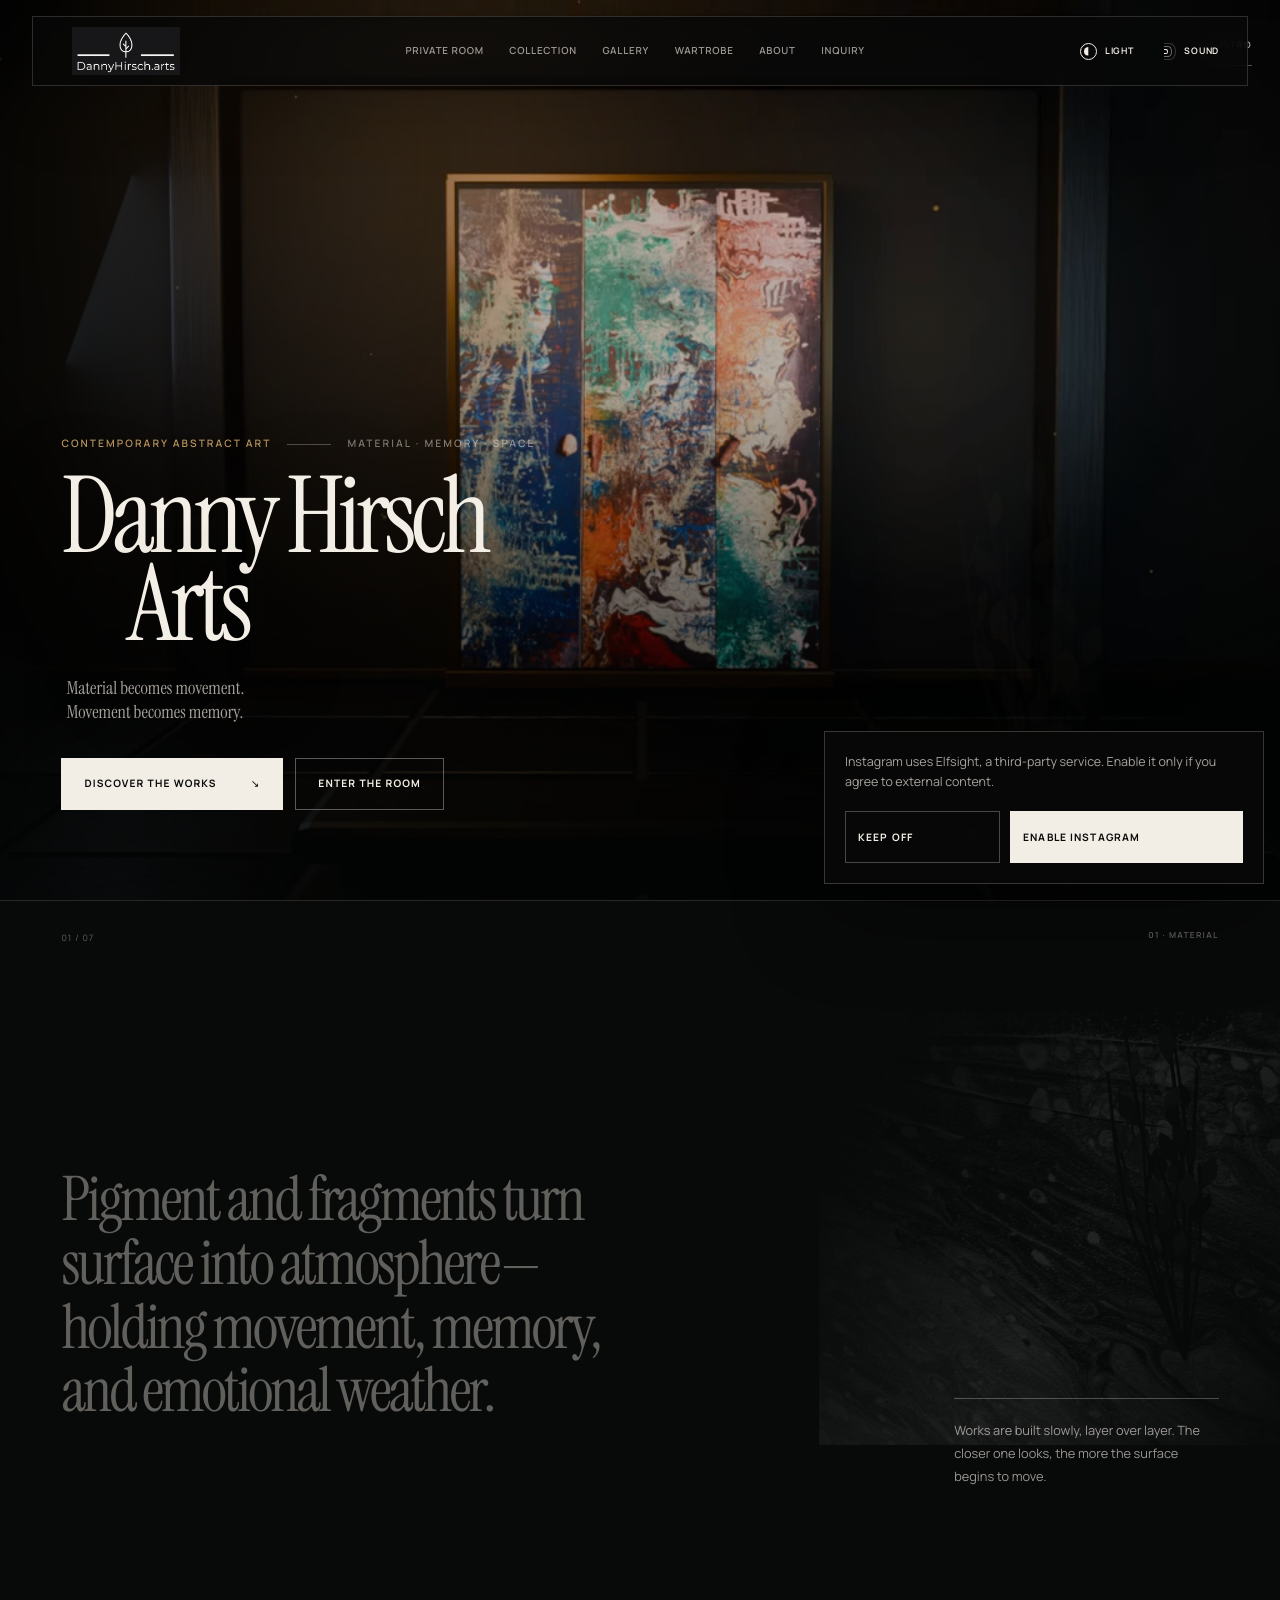
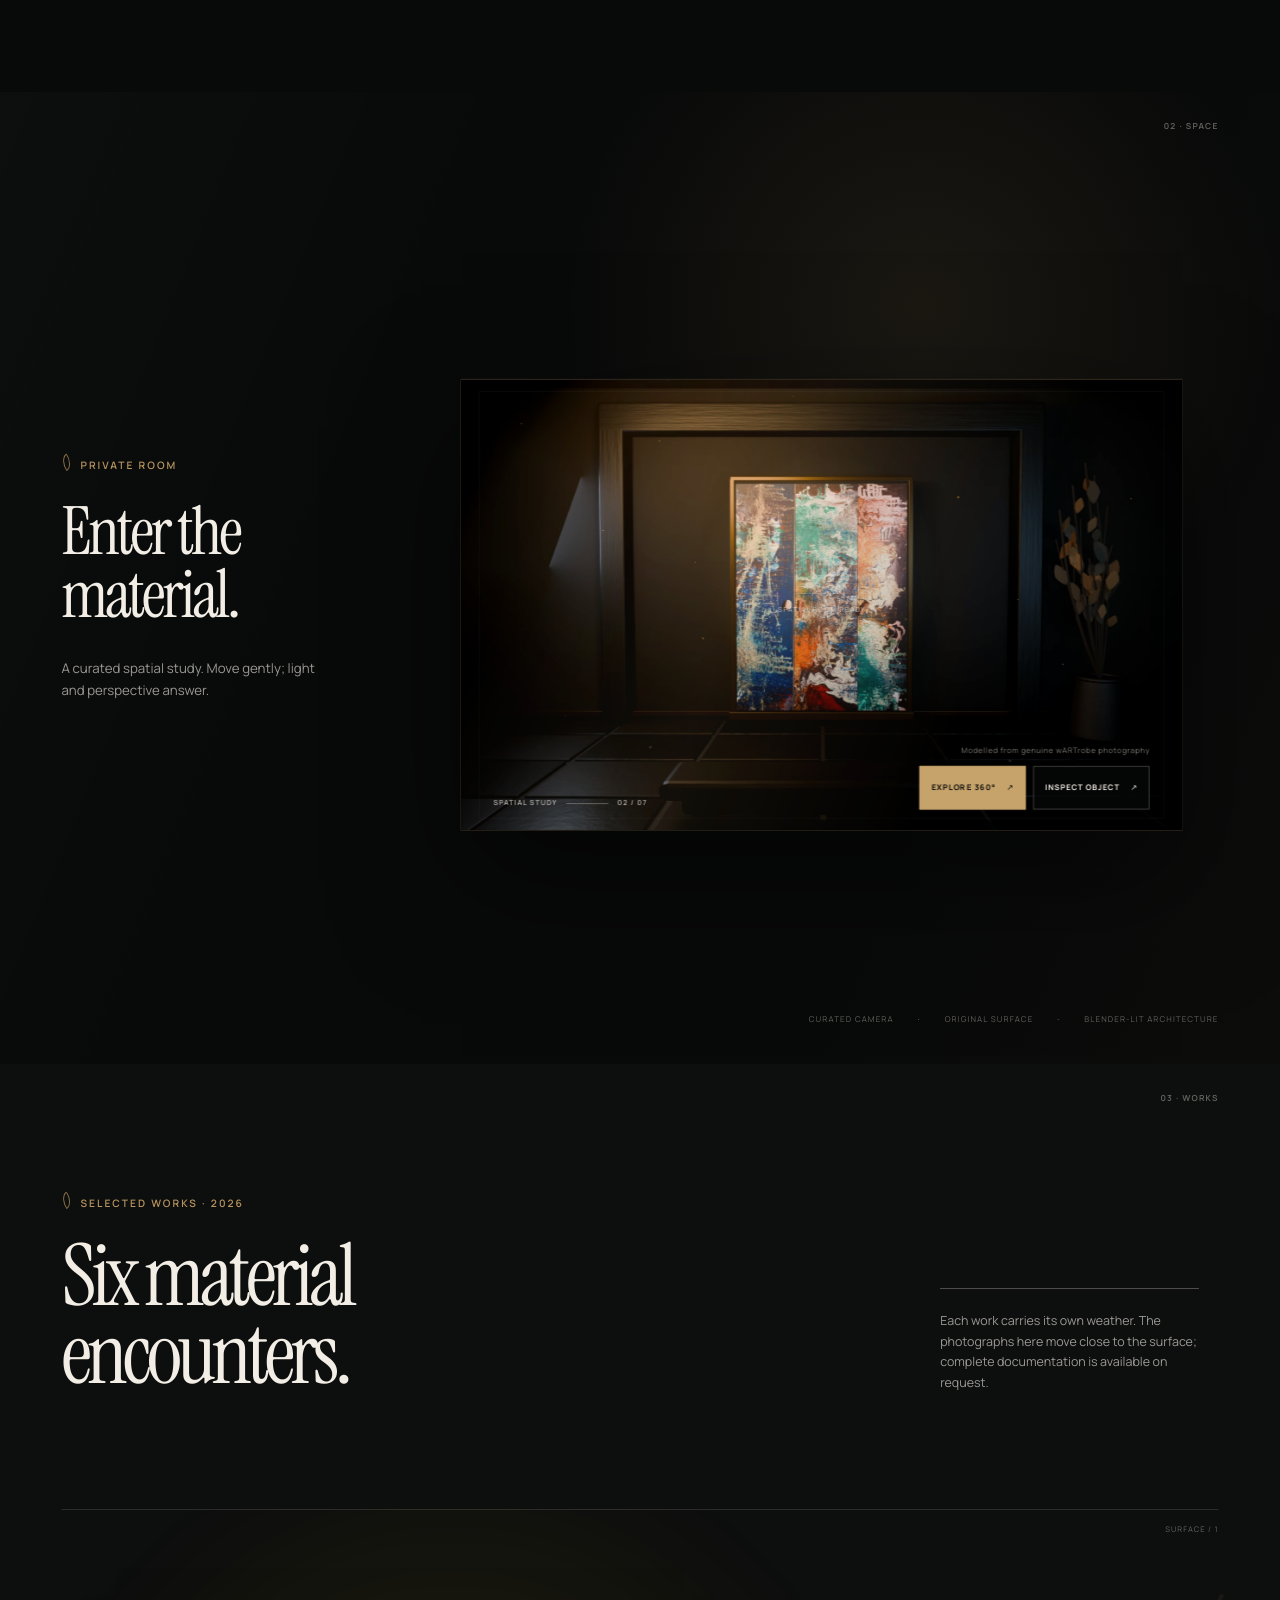
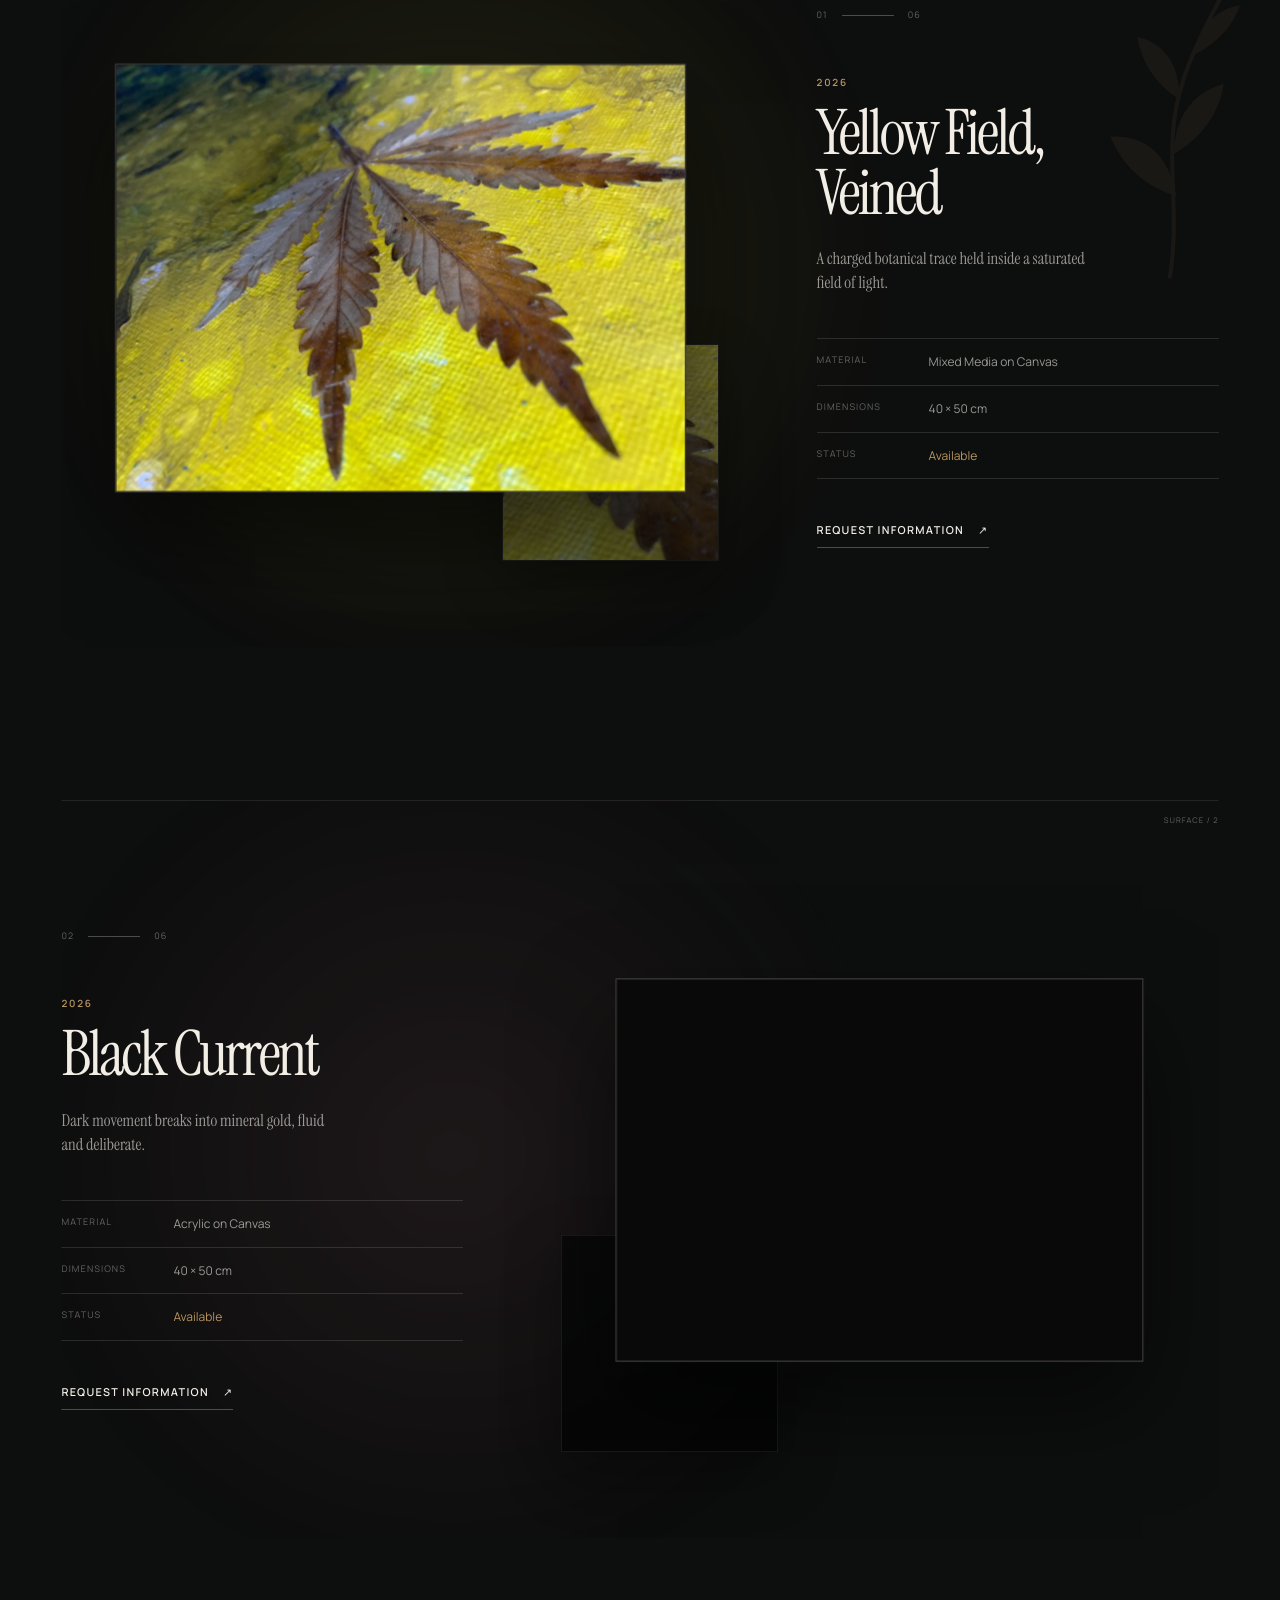
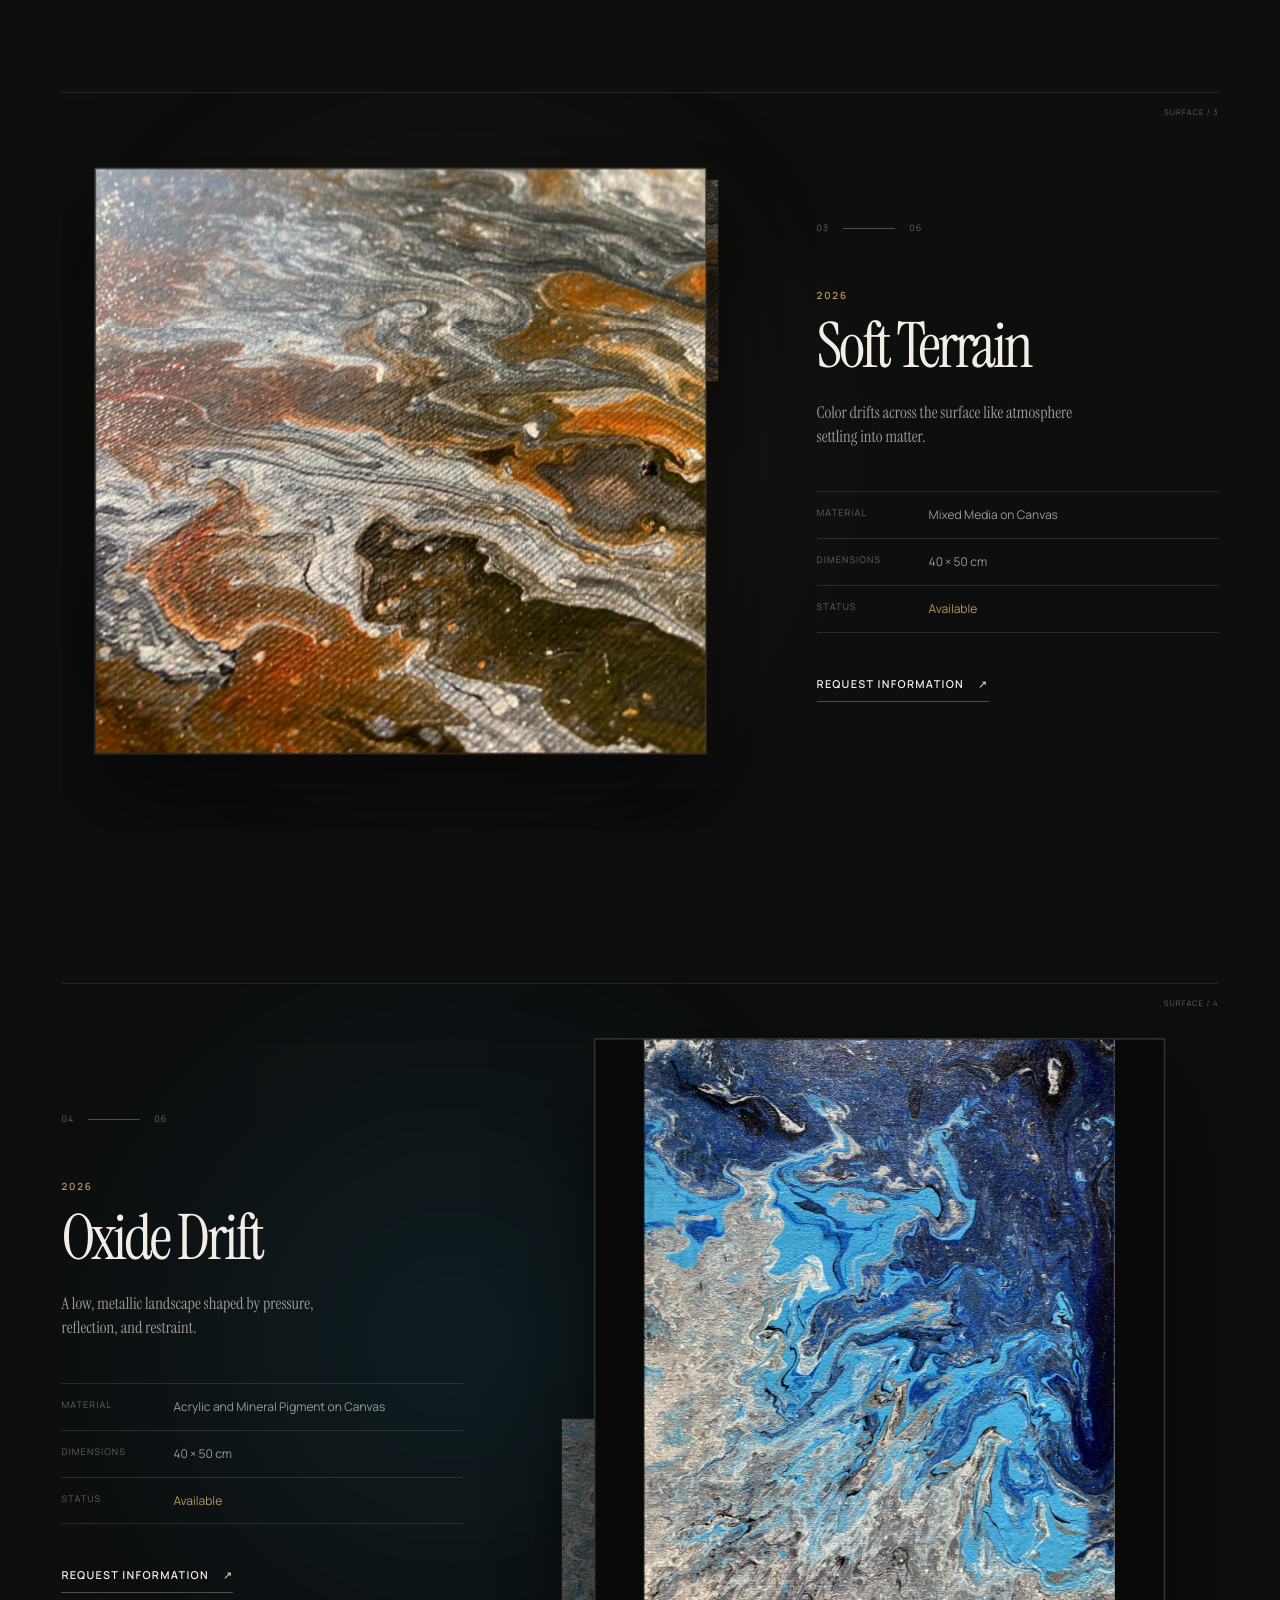
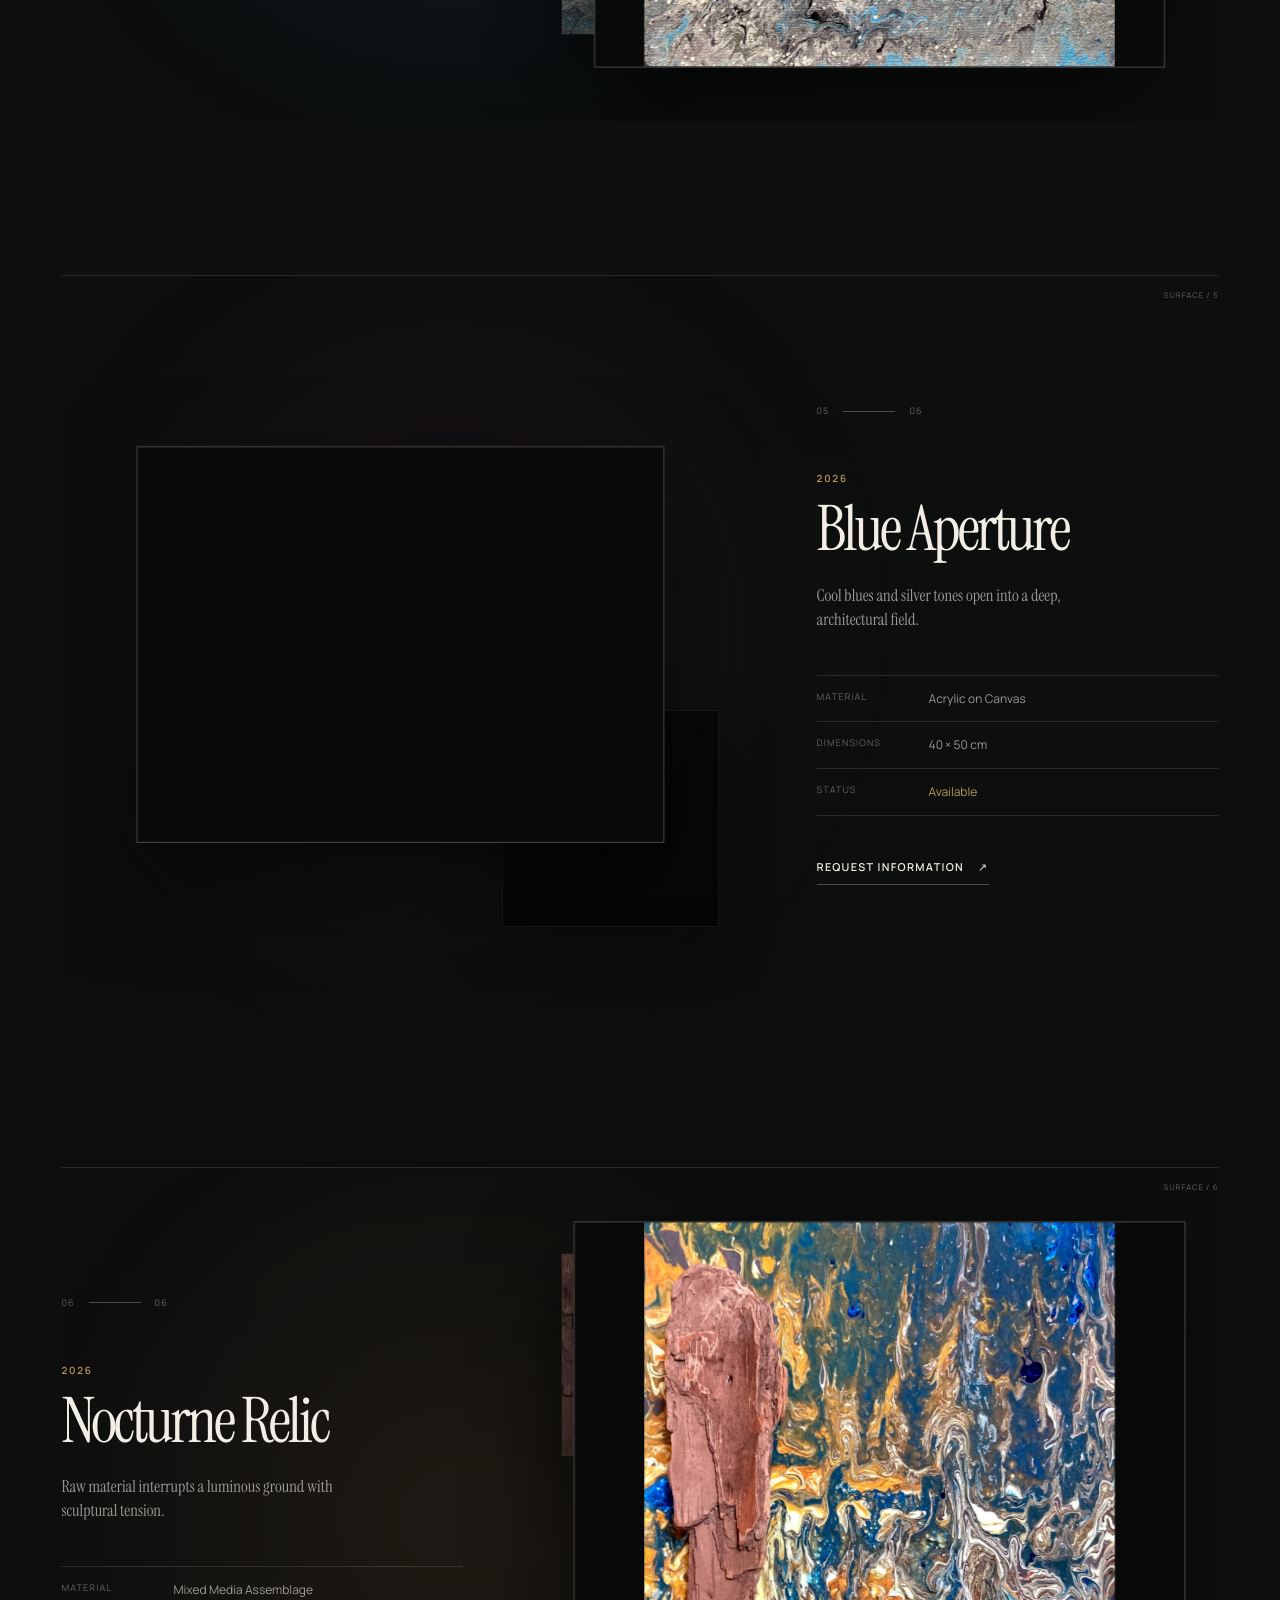
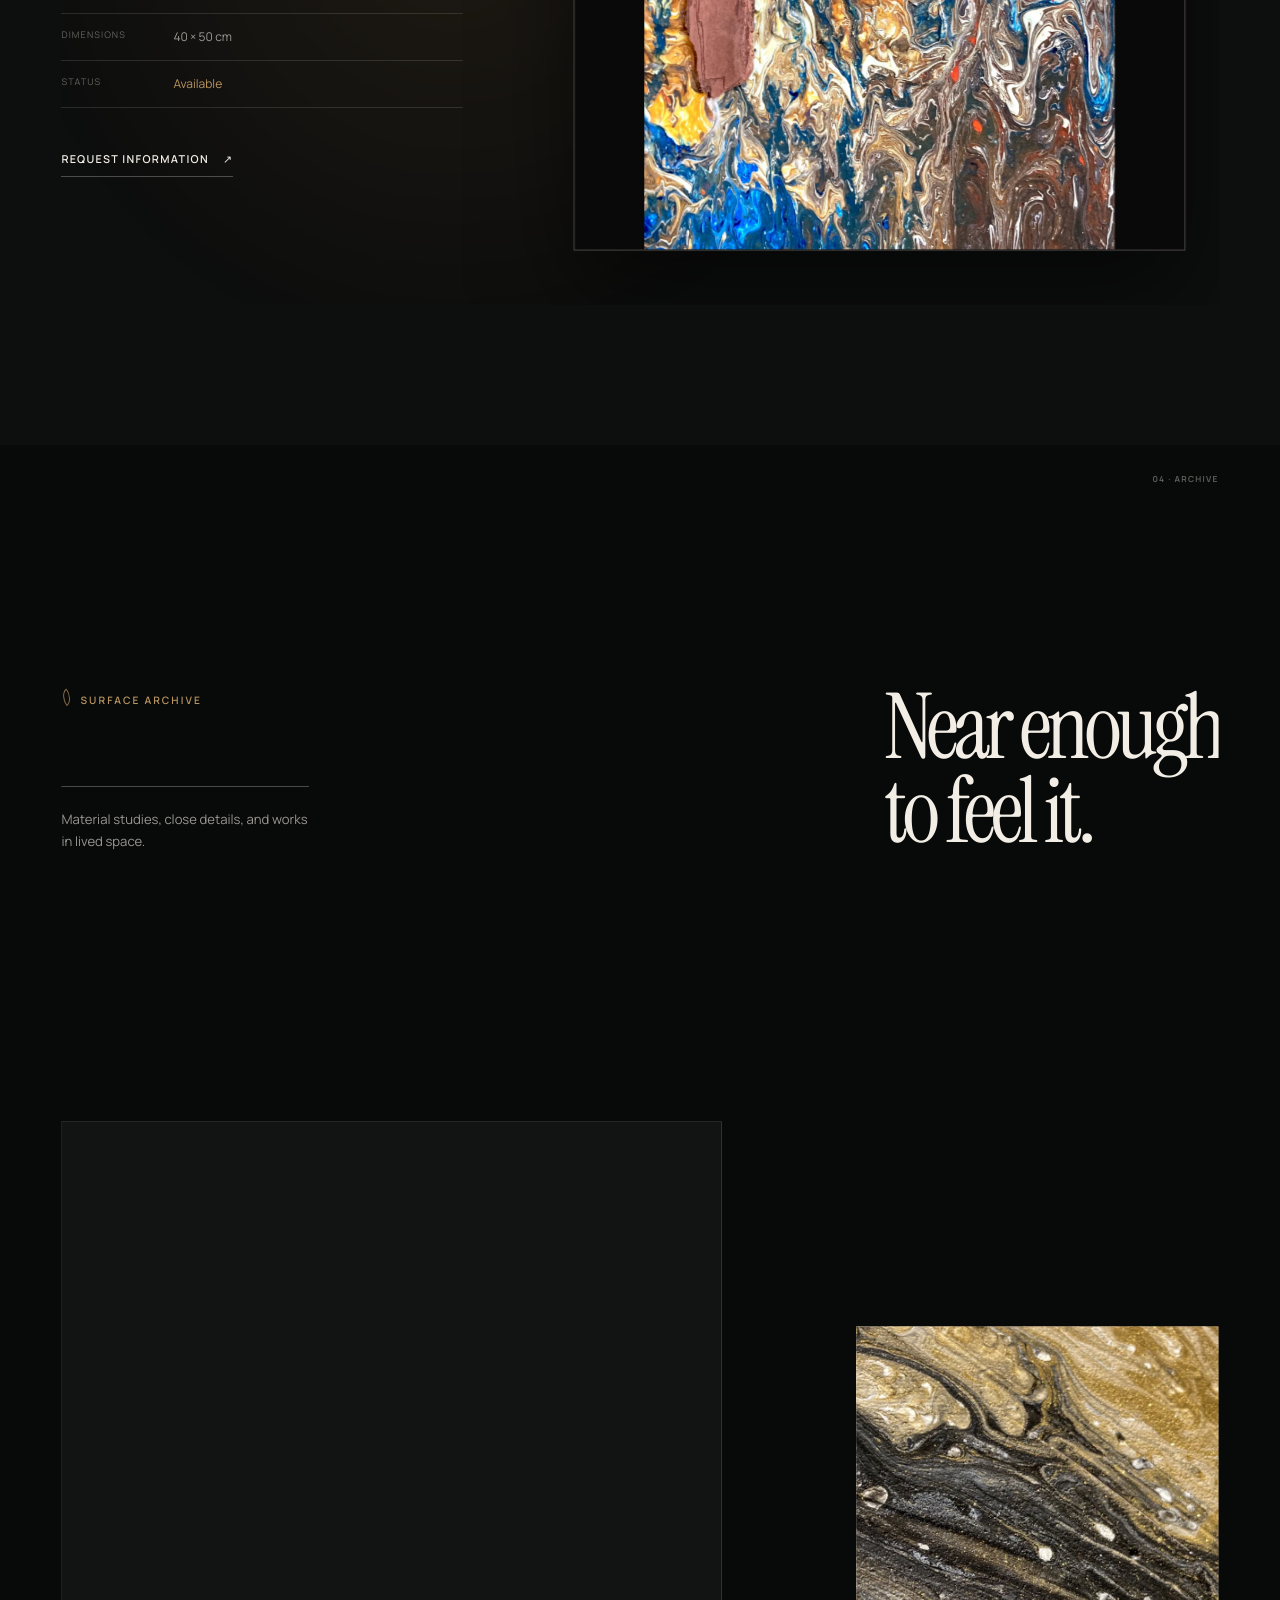
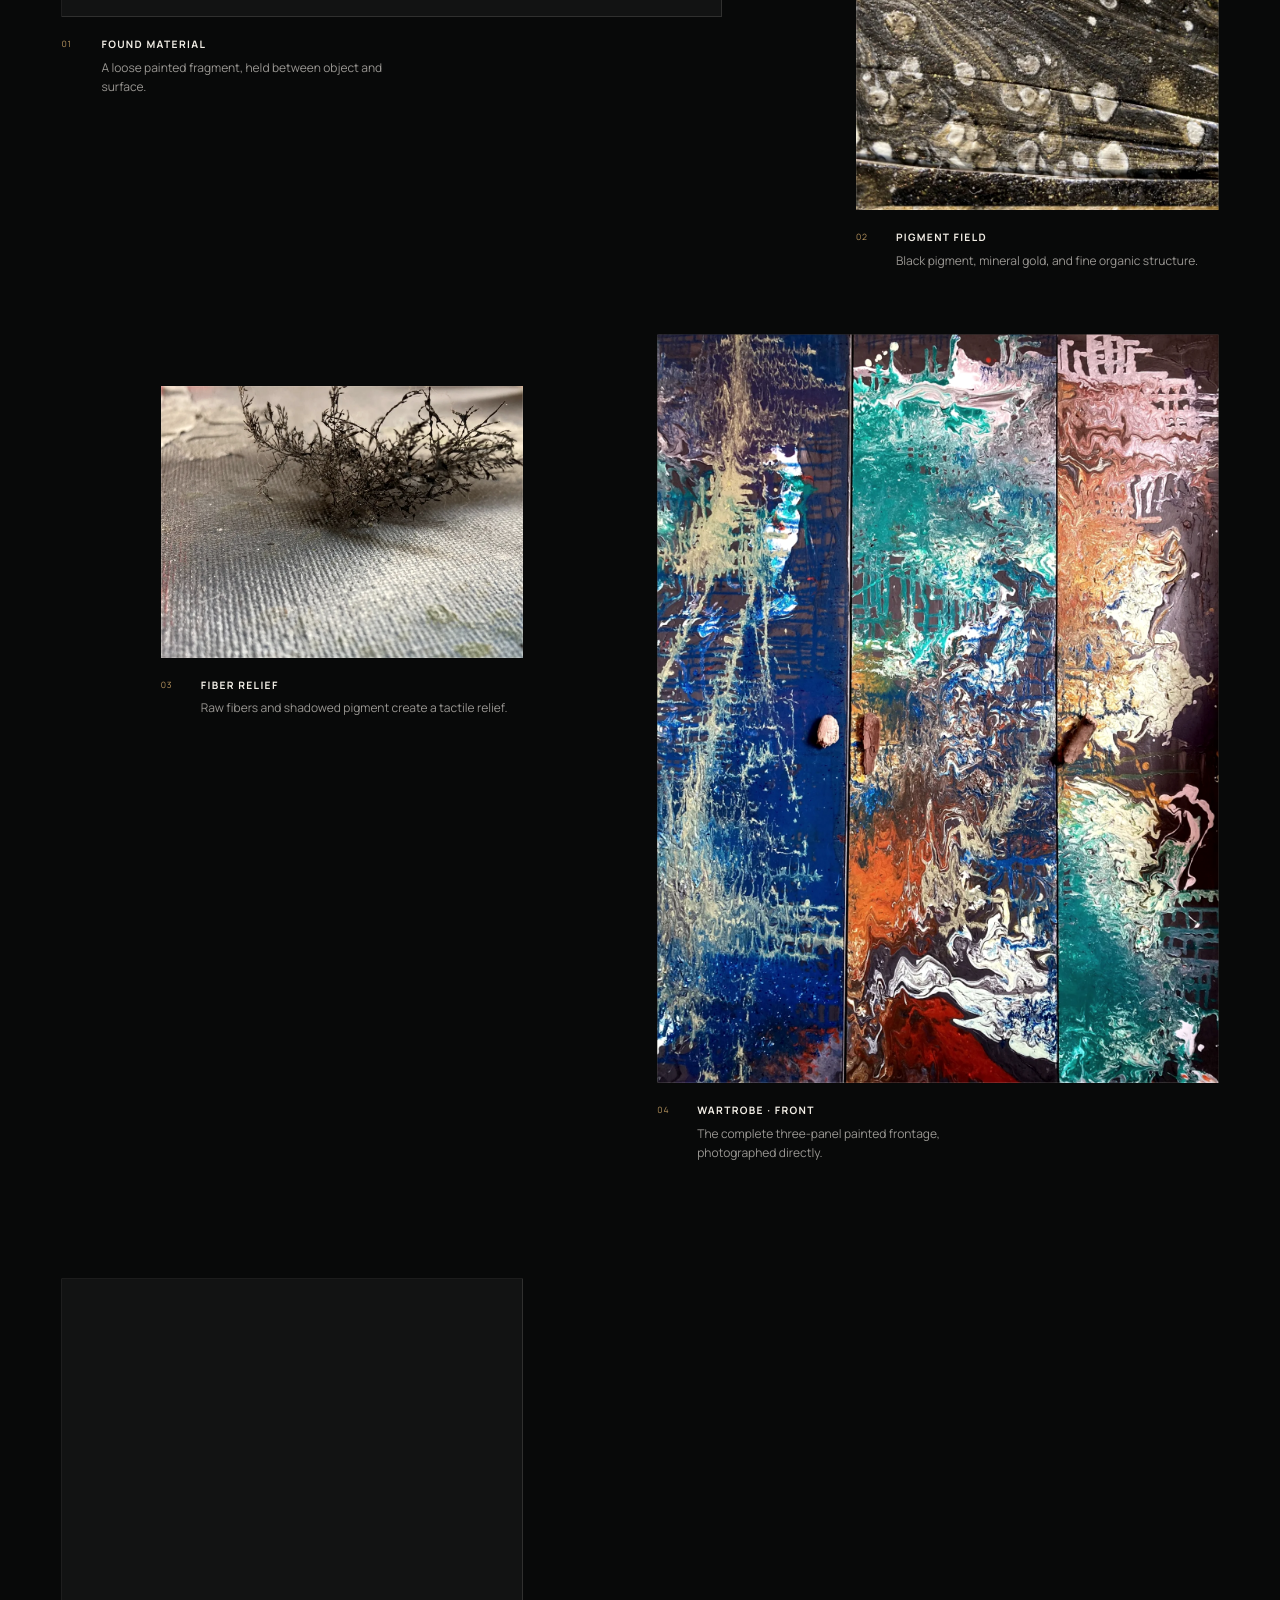
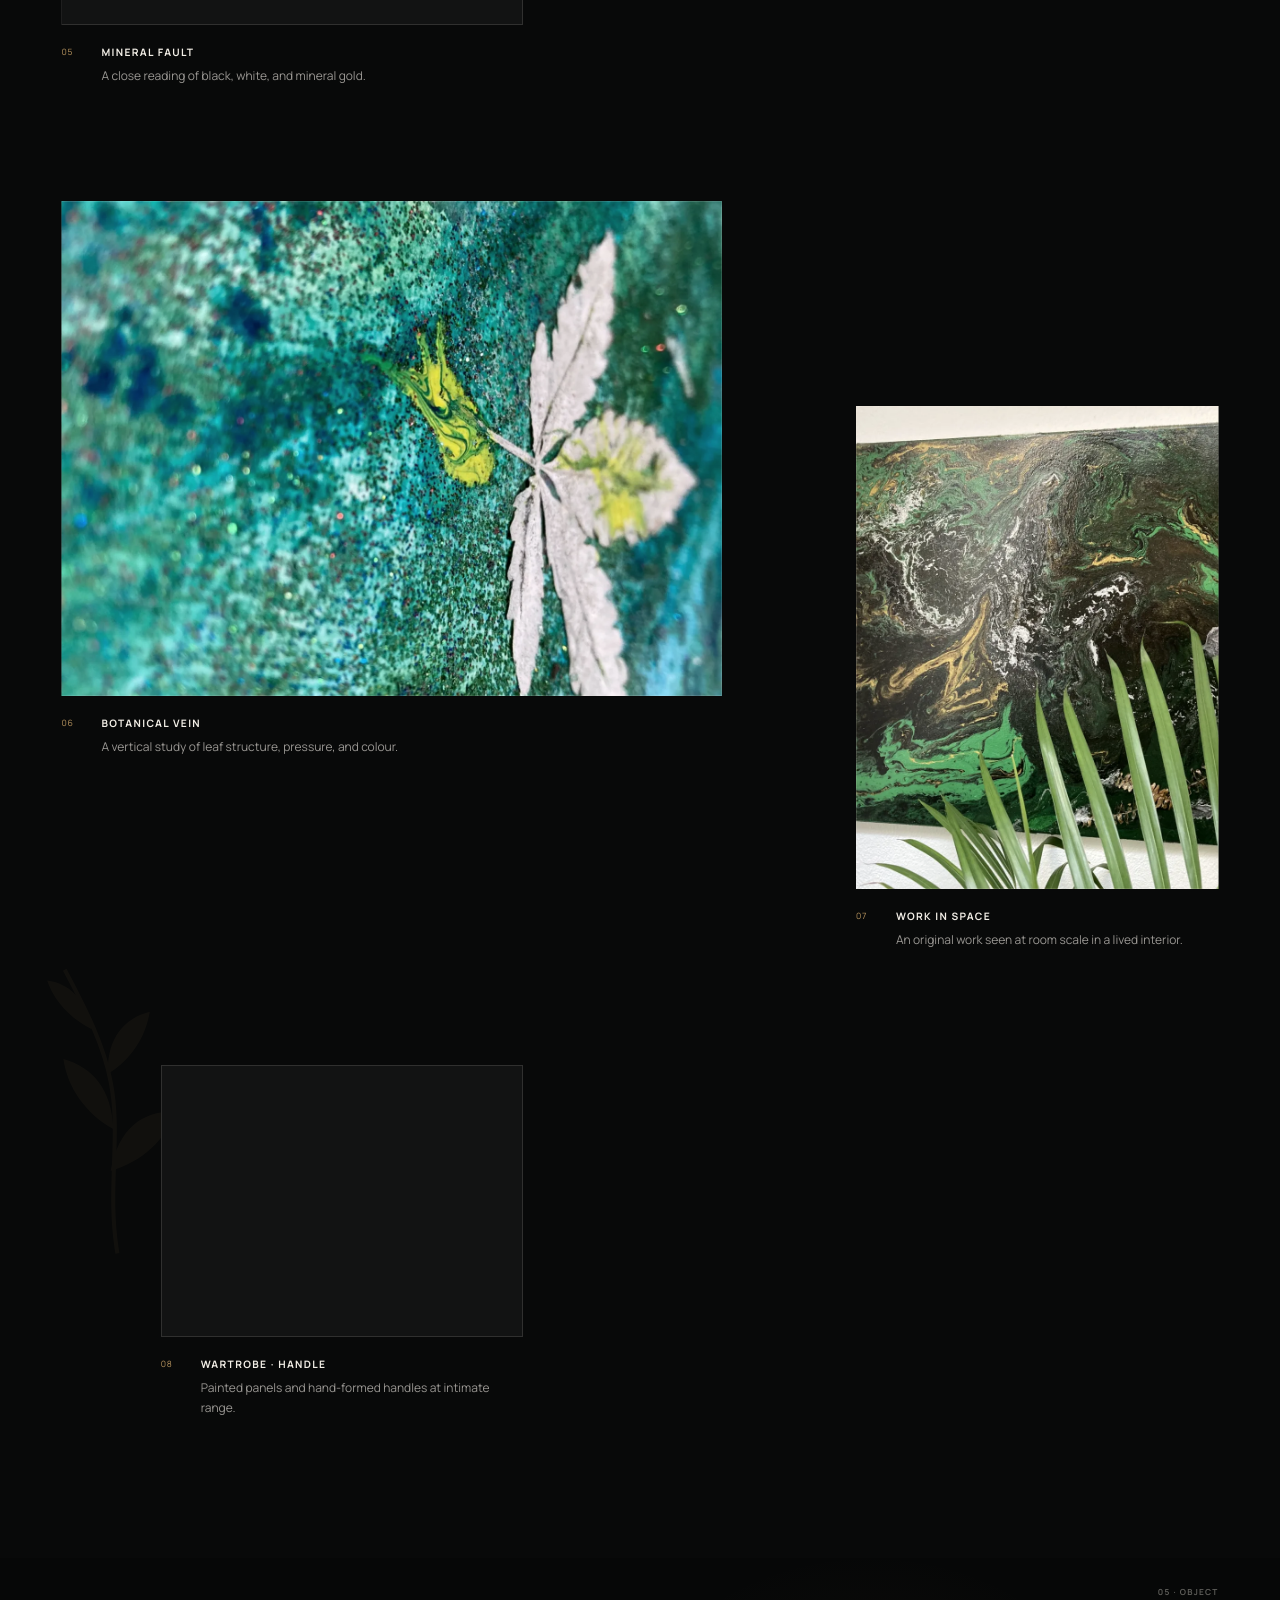
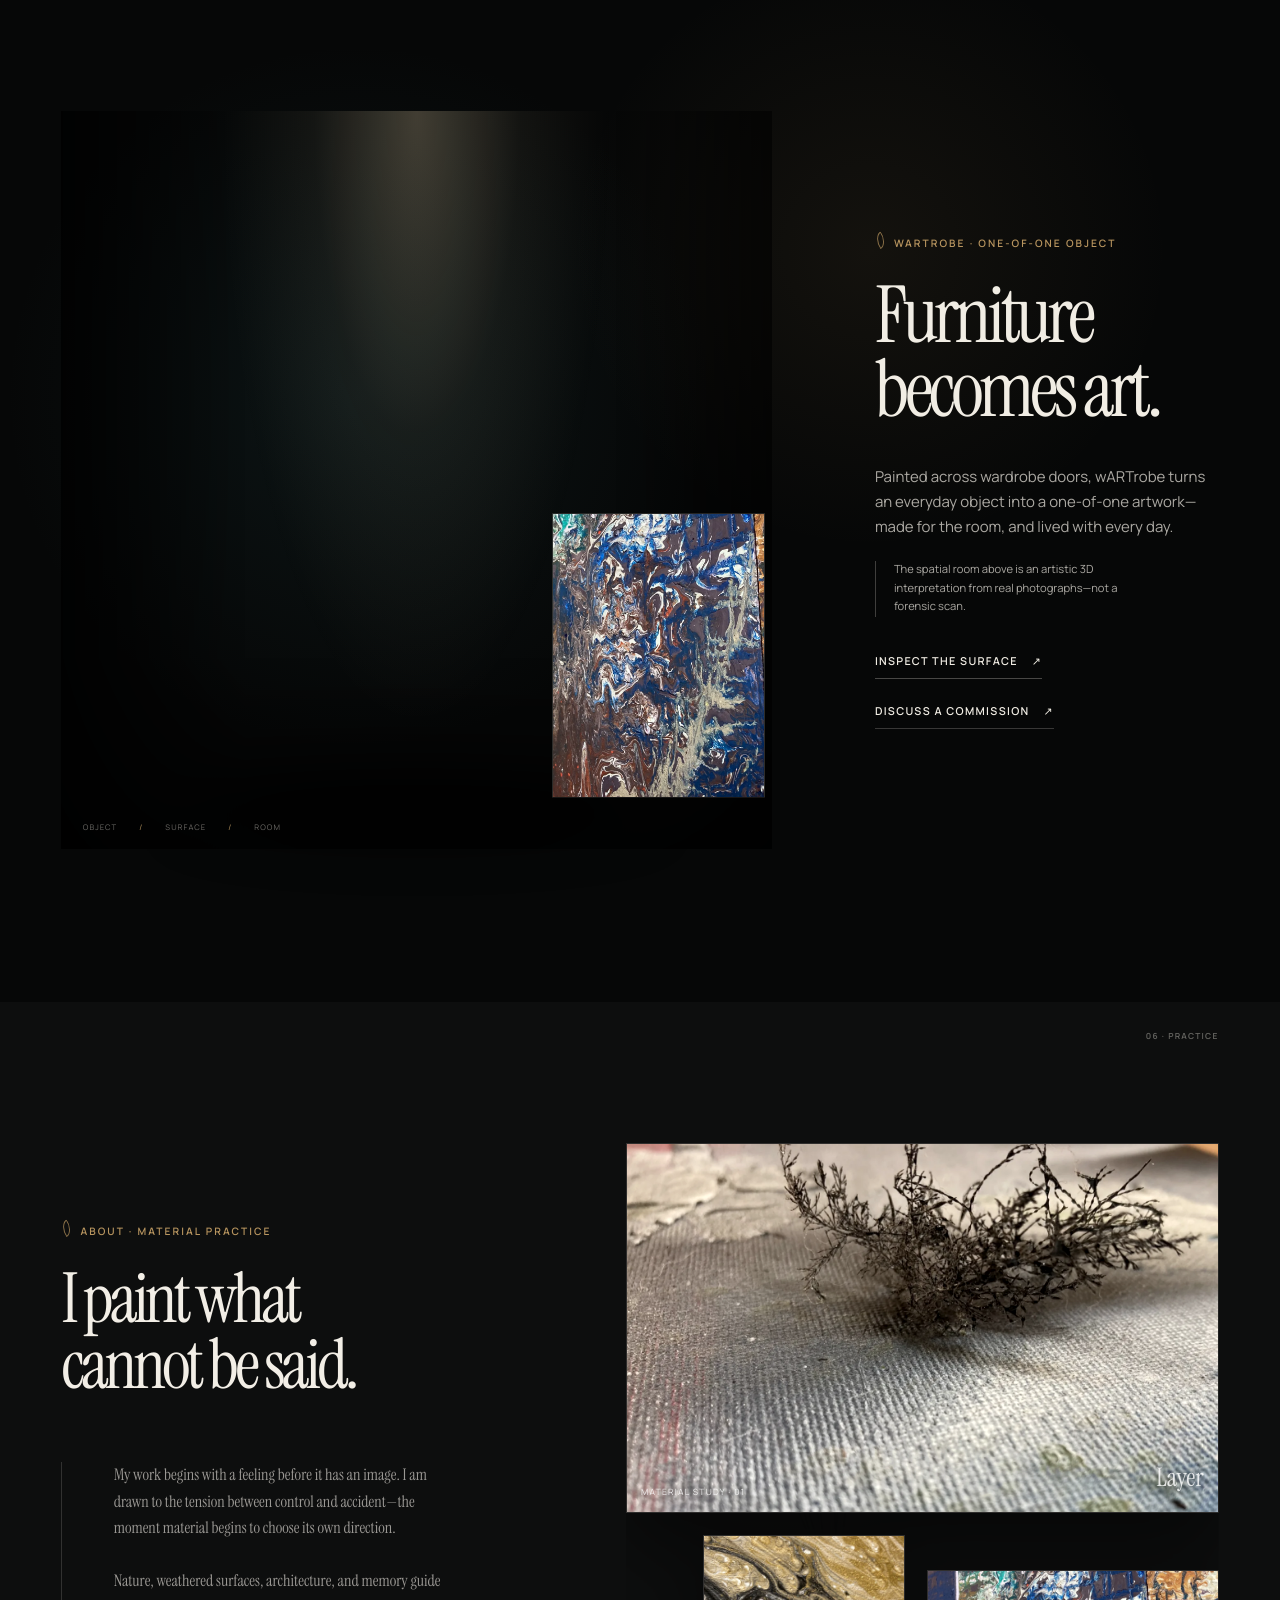
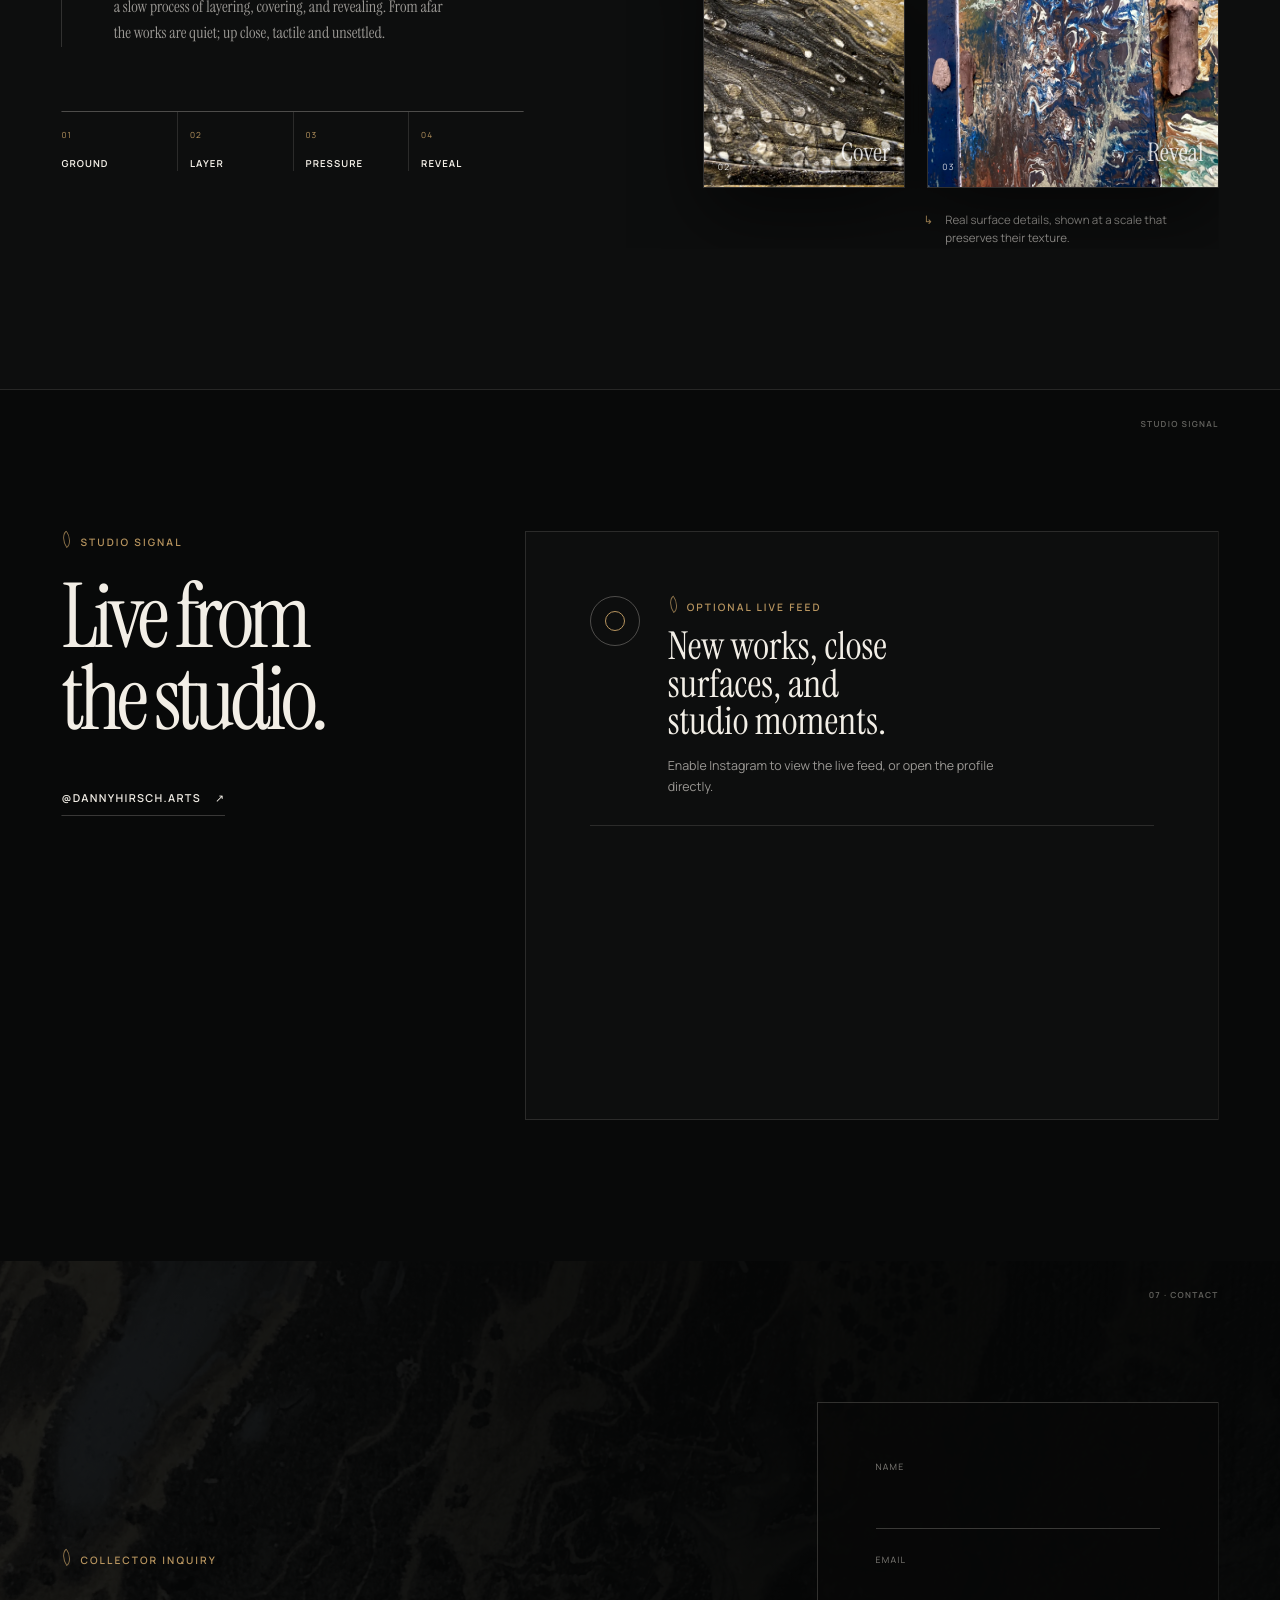
==== index.html @ d8b597c6 "f f" ====
<!doctype html>
<html lang="en">
  <head>
    <meta charset="utf-8">
    <meta name="viewport" content="width=device-width, initial-scale=1">
    <title>Danny Hirsch Arts | Contemporary Abstract Art</title>
    <meta name="description" content="Danny Hirsch Arts presents contemporary abstract works shaped by material, movement, atmosphere, and emotional depth.">
    <meta name="robots" content="index, follow">
    <link rel="canonical" href="https://www.dannyhirscharts.com/">
    <meta property="og:type" content="website">
    <meta property="og:site_name" content="Danny Hirsch Arts">
    <meta property="og:title" content="Danny Hirsch Arts | Contemporary Abstract Art">
    <meta property="og:description" content="Contemporary abstract artworks shaped by material, movement, atmosphere, and emotional depth.">
    <meta property="og:url" content="https://www.dannyhirscharts.com/">
    <meta property="og:image" content="https://www.dannyhirscharts.com/assets/images/hero.jpg">
    <meta name="twitter:card" content="summary_large_image">
    <meta name="twitter:title" content="Danny Hirsch Arts | Contemporary Abstract Art">
    <meta name="twitter:description" content="Contemporary abstract artworks shaped by material, movement, atmosphere, and emotional depth.">
    <meta name="twitter:image" content="https://www.dannyhirscharts.com/assets/images/hero.jpg">
    <meta name="theme-color" content="#090909">
    <link rel="icon" href="favicon.svg" type="image/svg+xml">
    <link rel="preload" as="font" href="assets/fonts/instrument-serif-400.woff2" type="font/woff2" crossorigin>
    <link rel="preload" as="font" href="assets/fonts/manrope-variable.woff2" type="font/woff2" crossorigin>
    <link rel="preload" as="image" href="assets/optimized/images/hero.webp" type="image/webp" fetchpriority="high">
    <script>document.documentElement.classList.add('has-js');</script>
    <link rel="stylesheet" href="DannyHirschArtsHomepage.css?v=20260723-gallery-29">
    <link rel="stylesheet" href="DannyHirschArtsCinematic.css?v=20260723-gallery-29">
    <script type="importmap">
      {"imports":{"three":"./assets/vendor/three/three.module.min.js","three/addons/":"./assets/vendor/three/addons/"}}
    </script>
  </head>
  <body data-theme="dark" class="opening-pending">
    <a class="skip-link" href="#collection">Skip to collection</a>

    <header class="site-header" aria-label="Site header">
      <a class="brand" href="#top" aria-label="Danny Hirsch Arts home">
        <img src="assets/optimized/brand/logo.webp" alt="Danny Hirsch Arts" width="400" height="178">
      </a>

      <nav class="site-nav" id="primary-navigation" aria-label="Primary navigation">
        <a href="#installation">Private Room</a>
        <a href="#collection">Collection</a>
        <a href="#gallery">Gallery</a>
        <a href="#wartrobe">wARTrobe</a>
        <a href="#about">About</a>
        <a href="#inquiry">Inquiry</a>
      </nav>

      <div class="site-controls" aria-label="Display and sound controls">
        <button class="theme-toggle" type="button" aria-label="Switch to light gallery theme" aria-pressed="false">
          <span class="control-glyph theme-glyph" aria-hidden="true"></span>
          <span class="control-label">Light</span>
        </button>
        <button class="ambient-toggle" type="button" aria-label="Start ambient gallery sound" aria-pressed="false">
          <span class="control-glyph sound-glyph" aria-hidden="true"><i></i></span>
          <span class="control-label">Sound</span>
        </button>
      </div>

      <button class="menu-toggle" type="button" aria-controls="primary-navigation" aria-expanded="false" aria-label="Open navigation">
        <span aria-hidden="true"></span>
        <span aria-hidden="true"></span>
      </button>
    </header>

    <div class="scroll-progress" aria-hidden="true"></div>

    <main id="top">
      <section class="hero" aria-labelledby="hero-title" data-cinematic-hero data-chapter="00 · Threshold">
        <div class="hero-cinematic" aria-hidden="true">
          <img class="hero-cinematic__poster" src="assets/cinematic/threshold-poster.webp" alt="" width="1600" height="900" fetchpriority="high">
          <video class="hero-cinematic__film" muted playsinline preload="none" poster="assets/cinematic/threshold-poster.webp" data-cinematic-video>
            <source data-src="assets/cinematic/threshold-intro.mp4" type="video/mp4">
            <source data-src="assets/cinematic/threshold-intro.webm" type="video/webm">
          </video>
          <img class="hero-cinematic__botanical" src="assets/cinematic/threshold-botanical.webp" alt="" width="900" height="1400" decoding="async" fetchpriority="low">
          <span class="hero-cinematic__veil"></span>
          <span class="hero-cinematic__light"></span>
        </div>

        <div class="hero-scene hero-scene--fallback">
          <div class="hero-room" aria-hidden="true">
            <span class="hero-room__ceiling"></span>
            <span class="hero-room__wall"></span>
            <span class="hero-room__light"></span>
            <span class="hero-room__floor"></span>
            <span class="hero-room__bench"></span>
          </div>

          <figure class="hero-artwork">
            <img src="assets/optimized/images/hero.webp" alt="Close detail of layered pigment and textured material by Danny Hirsch" width="2000" height="1500" fetchpriority="high">
          </figure>

          <div class="hero-film" aria-hidden="true"></div>
        </div>

        <div class="hero-content">
          <p class="kicker"><span>Contemporary Abstract Art</span><span>Material · Memory · Space</span></p>
          <h1 id="hero-title"><span>Danny Hirsch</span><em>Arts</em></h1>
          <p class="hero-statement">Material becomes movement.<br>Movement becomes memory.</p>
          <div class="hero-actions" aria-label="Hero actions">
            <a class="button button-primary" href="#collection"><span>Discover the works</span><i aria-hidden="true">↘</i></a>
            <a class="button button-line" href="#installation">Enter the room</a>
          </div>
        </div>

        <div class="hero-exhibition-mark" aria-hidden="true"><span>Digital exhibition</span><i></i><span>01 / 07</span></div>

        <div class="opening-chapters" aria-hidden="true">
          <span data-opening-label="surface">01&nbsp; Surface</span>
          <span data-opening-label="work">02&nbsp; Work</span>
          <span data-opening-label="room">03&nbsp; Room</span>
          <span data-opening-label="identity">04&nbsp; Identity</span>
        </div>

        <button class="opening-skip" type="button">Skip intro</button>
        <a class="hero-scroll" href="#manifesto" aria-label="Continue to artist statement"><span></span><small>Continue</small></a>
      </section>

      <section class="manifesto" id="manifesto" aria-label="Artist introduction" data-chapter="01 · Material">
        <div class="manifesto-index" aria-hidden="true">01 / 07</div>
        <p class="manifesto-copy" data-line-reveal>
          Pigment and fragments turn surface into atmosphere—holding movement, memory, and emotional weather.
        </p>
        <p class="manifesto-note">Works are built slowly, layer over layer. The closer one looks, the more the surface begins to move.</p>
      </section>

      <section class="installation private-room private-room--3d-idle" id="installation" aria-labelledby="installation-title" data-chapter="02 · Space">
        <div class="installation-heading reveal">
          <p class="eyebrow">Private Room</p>
          <h2 id="installation-title"><span>Enter the</span><span>material.</span></h2>
          <p>A curated spatial study. Move gently; light and perspective answer.</p>
        </div>

        <div class="room-camera" data-room-camera>
          <div class="private-room-stage" data-private-room-stage aria-label="Curated digital room featuring genuine Danny Hirsch artwork photography">
            <div class="private-room-fallback" aria-hidden="true">
              <div class="private-room-render" data-room-render>
                <img class="private-room-render__view private-room-render__view--center" src="assets/cinematic/threshold-room-center.webp" alt="" loading="lazy" decoding="async" fetchpriority="low" width="1800" height="1125">
                <img class="private-room-render__view private-room-render__view--left" src="assets/cinematic/threshold-room-left.webp" alt="" loading="lazy" decoding="async" width="1800" height="1125">
                <img class="private-room-render__view private-room-render__view--right" src="assets/cinematic/threshold-room-right.webp" alt="" loading="lazy" decoding="async" width="1800" height="1125">
                <img class="private-room-render__view private-room-render__view--light private-room-render__view--light-center" src="assets/cinematic/threshold-room-light-center.webp" alt="" loading="lazy" decoding="async" width="1800" height="1125">
                <img class="private-room-render__view private-room-render__view--light private-room-render__view--light-left" src="assets/cinematic/threshold-room-light-left.webp" alt="" loading="lazy" decoding="async" width="1800" height="1125">
                <img class="private-room-render__view private-room-render__view--light private-room-render__view--light-right" src="assets/cinematic/threshold-room-light-right.webp" alt="" loading="lazy" decoding="async" width="1800" height="1125">
                <span class="private-room-render__spotlight"></span>
              </div>
              <span class="private-room-fallback__ceiling"></span>
              <span class="private-room-fallback__light"></span>
              <span class="private-room-fallback__floor"></span>
              <span class="private-room-fallback__bench"></span>
              <figure class="private-room-fallback__object">
                <img src="assets/optimized/gallery/gallery-04.webp" alt="" loading="eager" decoding="async" fetchpriority="low" width="1440" height="1920">
              </figure>
            </div>

            <div class="private-room-atmosphere" aria-hidden="true"><i></i><i></i><i></i></div>

            <div class="private-room-hud">
              <div class="private-room-hud__index" aria-hidden="true"><span>Spatial study</span><i></i><span>02 / 07</span></div>
              <div class="private-room-hud__copy">
                <p>Modelled from genuine wARTrobe photography</p>
                <div class="private-room-hud__actions">
                  <button class="room-enter" type="button" data-room-enter>Explore 360° <span aria-hidden="true">↗</span></button>
                  <a class="room-inspect js-lightbox-trigger" href="assets/gallery/gallery-04.jpg" aria-label="Inspect the genuine wARTrobe front photograph" data-lightbox-src="assets/gallery/gallery-04.jpg" data-lightbox-title="wARTrobe · Front" data-lightbox-caption="Genuine photograph of the complete three-panel painted frontage.">Inspect object <span aria-hidden="true">↗</span></a>
                </div>
              </div>
            </div>

            <div class="private-room-loader" role="status" aria-live="polite"><span></span><small>Preparing spatial room</small></div>
          </div>
        </div>

        <div class="room-caption" aria-hidden="true"><span>Curated camera</span><span>Original surface</span><span>Blender-lit architecture</span></div>
      </section>

      <section class="collection" id="collection" aria-labelledby="collection-title" data-chapter="03 · Works">
        <header class="section-heading reveal">
          <div>
            <p class="eyebrow">Selected Works · 2026</p>
            <h2 id="collection-title">Six material<br>encounters.</h2>
          </div>
          <p>Each work carries its own weather. The photographs here move close to the surface; complete documentation is available on request.</p>
        </header>

        <div class="art-chapters">
                      <article class="art-chapter art-chapter--1 reveal" style="--art-color: #b8aa20">
              <div class="art-chapter__visual" data-art-light>
                <a class="art-image-link js-lightbox-trigger" href="assets/artworks/artwork-01.jpg" aria-label="View Yellow Field, Veined in detail" data-lightbox-src="assets/artworks/artwork-01.jpg" data-lightbox-title="Yellow Field, Veined" data-lightbox-caption="2026 / Mixed Media on Canvas / 40 × 50 cm / Available">
                  <img src="assets/optimized/artworks/artwork-01.webp" alt="Surface detail from Yellow Field, Veined by Danny Hirsch" loading="lazy" decoding="async" width="1600" height="1200">
                  <span class="art-light" aria-hidden="true"></span>
                  <span class="art-view" aria-hidden="true">Explore surface ↗</span>
                </a>
                <span class="art-chapter__macro" aria-hidden="true"><img src="assets/optimized/artworks/artwork-01.webp" alt="" loading="lazy" decoding="async" width="1600" height="1200"></span>
              </div>

              <div class="art-chapter__copy">
                <div class="art-number"><span>01</span><i></i><span>06</span></div>
                <p class="art-year">2026</p>
                <h3>Yellow Field, Veined</h3>
                <p class="art-description">A charged botanical trace held inside a saturated field of light.</p>
                <dl class="art-facts">
                  <div><dt>Material</dt><dd>Mixed Media on Canvas</dd></div>
                  <div><dt>Dimensions</dt><dd>40 × 50 cm</dd></div>
                  <div><dt>Status</dt><dd class="art-status">Available</dd></div>
                </dl>
                <a class="text-link" href="mailto:dannyhirscharts@protonmail.com?subject=Inquiry%20%E2%80%94%20Yellow%20Field%2C%20Veined">Request information <span aria-hidden="true">↗</span></a>
              </div>
            </article>
                      <article class="art-chapter art-chapter--2 reveal" style="--art-color: #84545f">
              <div class="art-chapter__visual" data-art-light>
                <a class="art-image-link js-lightbox-trigger" href="assets/artworks/artwork-02.jpg" aria-label="View Black Current in detail" data-lightbox-src="assets/artworks/artwork-02.jpg" data-lightbox-title="Black Current" data-lightbox-caption="2026 / Acrylic on Canvas / 40 × 50 cm / Available">
                  <img src="assets/optimized/artworks/artwork-02.webp" alt="Surface detail from Black Current by Danny Hirsch" loading="lazy" decoding="async" width="1600" height="1158">
                  <span class="art-light" aria-hidden="true"></span>
                  <span class="art-view" aria-hidden="true">Explore surface ↗</span>
                </a>
                <span class="art-chapter__macro" aria-hidden="true"><img src="assets/optimized/artworks/artwork-02.webp" alt="" loading="lazy" decoding="async" width="1600" height="1158"></span>
              </div>

              <div class="art-chapter__copy">
                <div class="art-number"><span>02</span><i></i><span>06</span></div>
                <p class="art-year">2026</p>
                <h3>Black Current</h3>
                <p class="art-description">Dark movement breaks into mineral gold, fluid and deliberate.</p>
                <dl class="art-facts">
                  <div><dt>Material</dt><dd>Acrylic on Canvas</dd></div>
                  <div><dt>Dimensions</dt><dd>40 × 50 cm</dd></div>
                  <div><dt>Status</dt><dd class="art-status">Available</dd></div>
                </dl>
                <a class="text-link" href="mailto:dannyhirscharts@protonmail.com?subject=Inquiry%20%E2%80%94%20Black%20Current">Request information <span aria-hidden="true">↗</span></a>
              </div>
            </article>
                      <article class="art-chapter art-chapter--3 reveal" style="--art-color: #9b6a3f">
              <div class="art-chapter__visual" data-art-light>
                <a class="art-image-link js-lightbox-trigger" href="assets/artworks/artwork-03.jpg" aria-label="View Soft Terrain in detail" data-lightbox-src="assets/artworks/artwork-03.jpg" data-lightbox-title="Soft Terrain" data-lightbox-caption="2026 / Mixed Media on Canvas / 40 × 50 cm / Available">
                  <img src="assets/optimized/artworks/artwork-03.webp" alt="Surface detail from Soft Terrain by Danny Hirsch" loading="lazy" decoding="async" width="1600" height="1532">
                  <span class="art-light" aria-hidden="true"></span>
                  <span class="art-view" aria-hidden="true">Explore surface ↗</span>
                </a>
                <span class="art-chapter__macro" aria-hidden="true"><img src="assets/optimized/artworks/artwork-03.webp" alt="" loading="lazy" decoding="async" width="1600" height="1532"></span>
              </div>

              <div class="art-chapter__copy">
                <div class="art-number"><span>03</span><i></i><span>06</span></div>
                <p class="art-year">2026</p>
                <h3>Soft Terrain</h3>
                <p class="art-description">Color drifts across the surface like atmosphere settling into matter.</p>
                <dl class="art-facts">
                  <div><dt>Material</dt><dd>Mixed Media on Canvas</dd></div>
                  <div><dt>Dimensions</dt><dd>40 × 50 cm</dd></div>
                  <div><dt>Status</dt><dd class="art-status">Available</dd></div>
                </dl>
                <a class="text-link" href="mailto:dannyhirscharts@protonmail.com?subject=Inquiry%20%E2%80%94%20Soft%20Terrain">Request information <span aria-hidden="true">↗</span></a>
              </div>
            </article>
                      <article class="art-chapter art-chapter--1 reveal" style="--art-color: #18799d">
              <div class="art-chapter__visual" data-art-light>
                <a class="art-image-link js-lightbox-trigger" href="assets/artworks/artwork-04.jpg" aria-label="View Oxide Drift in detail" data-lightbox-src="assets/artworks/artwork-04.jpg" data-lightbox-title="Oxide Drift" data-lightbox-caption="2026 / Acrylic and Mineral Pigment on Canvas / 40 × 50 cm / Available">
                  <img src="assets/optimized/artworks/artwork-04.webp" alt="Surface detail from Oxide Drift by Danny Hirsch" loading="lazy" decoding="async" width="1600" height="2134">
                  <span class="art-light" aria-hidden="true"></span>
                  <span class="art-view" aria-hidden="true">Explore surface ↗</span>
                </a>
                <span class="art-chapter__macro" aria-hidden="true"><img src="assets/optimized/artworks/artwork-04.webp" alt="" loading="lazy" decoding="async" width="1600" height="2134"></span>
              </div>

              <div class="art-chapter__copy">
                <div class="art-number"><span>04</span><i></i><span>06</span></div>
                <p class="art-year">2026</p>
                <h3>Oxide Drift</h3>
                <p class="art-description">A low, metallic landscape shaped by pressure, reflection, and restraint.</p>
                <dl class="art-facts">
                  <div><dt>Material</dt><dd>Acrylic and Mineral Pigment on Canvas</dd></div>
                  <div><dt>Dimensions</dt><dd>40 × 50 cm</dd></div>
                  <div><dt>Status</dt><dd class="art-status">Available</dd></div>
                </dl>
                <a class="text-link" href="mailto:dannyhirscharts@protonmail.com?subject=Inquiry%20%E2%80%94%20Oxide%20Drift">Request information <span aria-hidden="true">↗</span></a>
              </div>
            </article>
                      <article class="art-chapter art-chapter--2 reveal" style="--art-color: #6f3f59">
              <div class="art-chapter__visual" data-art-light>
                <a class="art-image-link js-lightbox-trigger" href="assets/artworks/artwork-05.jpg" aria-label="View Blue Aperture in detail" data-lightbox-src="assets/artworks/artwork-05.jpg" data-lightbox-title="Blue Aperture" data-lightbox-caption="2026 / Acrylic on Canvas / 40 × 50 cm / Available">
                  <img src="assets/optimized/artworks/artwork-05.webp" alt="Surface detail from Blue Aperture by Danny Hirsch" loading="lazy" decoding="async" width="1600" height="1200">
                  <span class="art-light" aria-hidden="true"></span>
                  <span class="art-view" aria-hidden="true">Explore surface ↗</span>
                </a>
                <span class="art-chapter__macro" aria-hidden="true"><img src="assets/optimized/artworks/artwork-05.webp" alt="" loading="lazy" decoding="async" width="1600" height="1200"></span>
              </div>

              <div class="art-chapter__copy">
                <div class="art-number"><span>05</span><i></i><span>06</span></div>
                <p class="art-year">2026</p>
                <h3>Blue Aperture</h3>
                <p class="art-description">Cool blues and silver tones open into a deep, architectural field.</p>
                <dl class="art-facts">
                  <div><dt>Material</dt><dd>Acrylic on Canvas</dd></div>
                  <div><dt>Dimensions</dt><dd>40 × 50 cm</dd></div>
                  <div><dt>Status</dt><dd class="art-status">Available</dd></div>
                </dl>
                <a class="text-link" href="mailto:dannyhirscharts@protonmail.com?subject=Inquiry%20%E2%80%94%20Blue%20Aperture">Request information <span aria-hidden="true">↗</span></a>
              </div>
            </article>
                      <article class="art-chapter art-chapter--3 reveal" style="--art-color: #8b6336">
              <div class="art-chapter__visual" data-art-light>
                <a class="art-image-link js-lightbox-trigger" href="assets/artworks/artwork-06.jpg" aria-label="View Nocturne Relic in detail" data-lightbox-src="assets/artworks/artwork-06.jpg" data-lightbox-title="Nocturne Relic" data-lightbox-caption="2026 / Mixed Media Assemblage / 40 × 50 cm / Available">
                  <img src="assets/optimized/artworks/artwork-06.webp" alt="Surface detail from Nocturne Relic by Danny Hirsch" loading="lazy" decoding="async" width="1600" height="2134">
                  <span class="art-light" aria-hidden="true"></span>
                  <span class="art-view" aria-hidden="true">Explore surface ↗</span>
                </a>
                <span class="art-chapter__macro" aria-hidden="true"><img src="assets/optimized/artworks/artwork-06.webp" alt="" loading="lazy" decoding="async" width="1600" height="2134"></span>
              </div>

              <div class="art-chapter__copy">
                <div class="art-number"><span>06</span><i></i><span>06</span></div>
                <p class="art-year">2026</p>
                <h3>Nocturne Relic</h3>
                <p class="art-description">Raw material interrupts a luminous ground with sculptural tension.</p>
                <dl class="art-facts">
                  <div><dt>Material</dt><dd>Mixed Media Assemblage</dd></div>
                  <div><dt>Dimensions</dt><dd>40 × 50 cm</dd></div>
                  <div><dt>Status</dt><dd class="art-status">Available</dd></div>
                </dl>
                <a class="text-link" href="mailto:dannyhirscharts@protonmail.com?subject=Inquiry%20%E2%80%94%20Nocturne%20Relic">Request information <span aria-hidden="true">↗</span></a>
              </div>
            </article>
                  </div>
      </section>

      <section class="gallery" id="gallery" aria-labelledby="gallery-title" data-chapter="04 · Archive">
        <header class="gallery-heading reveal">
          <div class="gallery-heading__intro">
            <p class="eyebrow">Surface Archive</p>
            <p>Material studies, close details, and works in lived space.</p>
          </div>
          <h2 id="gallery-title"><span>Near enough</span><span>to feel it.</span></h2>
        </header>

        <div class="gallery-grid">
                      <a class="gallery-item gallery-item--1 reveal js-lightbox-trigger" href="assets/gallery/gallery-01.jpg" aria-label="Open Found Material" data-lightbox-src="assets/gallery/gallery-01.jpg" data-lightbox-title="Found Material" data-lightbox-caption="A loose painted fragment, held between object and surface.">
              <span class="gallery-image" data-surface-light>
                <img src="assets/optimized/gallery/gallery-01.webp" alt="Found Material by Danny Hirsch Arts" loading="lazy" decoding="async" width="1440" height="1920">
              </span>
              <span class="gallery-caption">
                <i>01</i>
                <strong>Found Material</strong>
                <em>A loose painted fragment, held between object and surface.</em>
              </span>
            </a>
                      <a class="gallery-item gallery-item--2 reveal js-lightbox-trigger" href="assets/gallery/gallery-02.jpg" aria-label="Open Pigment Field" data-lightbox-src="assets/gallery/gallery-02.jpg" data-lightbox-title="Pigment Field" data-lightbox-caption="Black pigment, mineral gold, and fine organic structure.">
              <span class="gallery-image" data-surface-light>
                <img src="assets/optimized/gallery/gallery-02.webp" alt="Pigment Field by Danny Hirsch Arts" loading="lazy" decoding="async" width="1440" height="1080">
              </span>
              <span class="gallery-caption">
                <i>02</i>
                <strong>Pigment Field</strong>
                <em>Black pigment, mineral gold, and fine organic structure.</em>
              </span>
            </a>
                      <a class="gallery-item gallery-item--3 reveal js-lightbox-trigger" href="assets/gallery/gallery-03.jpg" aria-label="Open Fiber Relief" data-lightbox-src="assets/gallery/gallery-03.jpg" data-lightbox-title="Fiber Relief" data-lightbox-caption="Raw fibers and shadowed pigment create a tactile relief.">
              <span class="gallery-image" data-surface-light>
                <img src="assets/optimized/gallery/gallery-03.webp" alt="Fiber Relief by Danny Hirsch Arts" loading="lazy" decoding="async" width="1440" height="929">
              </span>
              <span class="gallery-caption">
                <i>03</i>
                <strong>Fiber Relief</strong>
                <em>Raw fibers and shadowed pigment create a tactile relief.</em>
              </span>
            </a>
                      <a class="gallery-item gallery-item--4 reveal js-lightbox-trigger" href="assets/gallery/gallery-04.jpg" aria-label="Open wARTrobe · Front" data-lightbox-src="assets/gallery/gallery-04.jpg" data-lightbox-title="wARTrobe · Front" data-lightbox-caption="The complete three-panel painted frontage, photographed directly.">
              <span class="gallery-image" data-surface-light>
                <img src="assets/optimized/gallery/gallery-04.webp" alt="wARTrobe · Front by Danny Hirsch Arts" loading="lazy" decoding="async" width="1440" height="1920">
              </span>
              <span class="gallery-caption">
                <i>04</i>
                <strong>wARTrobe · Front</strong>
                <em>The complete three-panel painted frontage, photographed directly.</em>
              </span>
            </a>
                      <a class="gallery-item gallery-item--5 reveal js-lightbox-trigger" href="assets/gallery/gallery-05.jpg" aria-label="Open Mineral Fault" data-lightbox-src="assets/gallery/gallery-05.jpg" data-lightbox-title="Mineral Fault" data-lightbox-caption="A close reading of black, white, and mineral gold.">
              <span class="gallery-image" data-surface-light>
                <img src="assets/optimized/gallery/gallery-05.webp" alt="Mineral Fault by Danny Hirsch Arts" loading="lazy" decoding="async" width="1440" height="972">
              </span>
              <span class="gallery-caption">
                <i>05</i>
                <strong>Mineral Fault</strong>
                <em>A close reading of black, white, and mineral gold.</em>
              </span>
            </a>
                      <a class="gallery-item gallery-item--1 reveal js-lightbox-trigger" href="assets/gallery/gallery-06.jpg" aria-label="Open Botanical Vein" data-lightbox-src="assets/gallery/gallery-06.jpg" data-lightbox-title="Botanical Vein" data-lightbox-caption="A vertical study of leaf structure, pressure, and colour.">
              <span class="gallery-image" data-surface-light>
                <img src="assets/optimized/gallery/gallery-06.webp" alt="Botanical Vein by Danny Hirsch Arts" loading="lazy" decoding="async" width="1440" height="1920">
              </span>
              <span class="gallery-caption">
                <i>06</i>
                <strong>Botanical Vein</strong>
                <em>A vertical study of leaf structure, pressure, and colour.</em>
              </span>
            </a>
                      <a class="gallery-item gallery-item--2 reveal js-lightbox-trigger" href="assets/gallery/gallery-07.jpg" aria-label="Open Work in Space" data-lightbox-src="assets/gallery/gallery-07.jpg" data-lightbox-title="Work in Space" data-lightbox-caption="An original work seen at room scale in a lived interior.">
              <span class="gallery-image" data-surface-light>
                <img src="assets/optimized/gallery/gallery-07.webp" alt="Work in Space by Danny Hirsch Arts" loading="lazy" decoding="async" width="1440" height="1080">
              </span>
              <span class="gallery-caption">
                <i>07</i>
                <strong>Work in Space</strong>
                <em>An original work seen at room scale in a lived interior.</em>
              </span>
            </a>
                      <a class="gallery-item gallery-item--3 reveal js-lightbox-trigger" href="assets/gallery/gallery-08.jpg" aria-label="Open wARTrobe · Handle" data-lightbox-src="assets/gallery/gallery-08.jpg" data-lightbox-title="wARTrobe · Handle" data-lightbox-caption="Painted panels and hand-formed handles at intimate range.">
              <span class="gallery-image" data-surface-light>
                <img src="assets/optimized/gallery/gallery-08.webp" alt="wARTrobe · Handle by Danny Hirsch Arts" loading="lazy" decoding="async" width="1440" height="1080">
              </span>
              <span class="gallery-caption">
                <i>08</i>
                <strong>wARTrobe · Handle</strong>
                <em>Painted panels and hand-formed handles at intimate range.</em>
              </span>
            </a>
                  </div>
      </section>

      <section class="wartrobe" id="wartrobe" aria-labelledby="wartrobe-title" data-chapter="05 · Object">
        <div class="wartrobe-stage" data-wartrobe-stage>
          <div class="wartrobe-shadow" aria-hidden="true"></div>
          <figure class="wartrobe-object reveal">
            <img src="assets/optimized/images/wartrobe.webp" alt="Original wARTrobe painted wardrobe installation by Danny Hirsch" loading="lazy" decoding="async" width="1050" height="1400">
          </figure>
          <figure class="wartrobe-detail reveal" aria-label="Close detail of the painted wARTrobe surface">
            <img src="assets/optimized/gallery/gallery-08.webp" alt="Painted panels and hand-formed handles on the wARTrobe" loading="lazy" decoding="async" width="1440" height="1080">
          </figure>
          <div class="wartrobe-stage__legend" aria-hidden="true"><span>Object</span><span>Surface</span><span>Room</span></div>
        </div>

        <div class="wartrobe-copy reveal">
          <p class="eyebrow">wARTrobe · One-of-one object</p>
          <h2 id="wartrobe-title">Furniture<br>becomes art.</h2>
          <p>Painted across wardrobe doors, wARTrobe turns an everyday object into a one-of-one artwork—made for the room, and lived with every day.</p>
          <p class="wartrobe-model-note">The spatial room above is an artistic 3D interpretation from real photographs—not a forensic scan.</p>
          <div class="wartrobe-actions">
            <a class="text-link js-lightbox-trigger" href="assets/gallery/gallery-04.jpg" data-lightbox-src="assets/gallery/gallery-04.jpg" data-lightbox-title="wARTrobe · Front" data-lightbox-caption="Genuine photograph of the complete three-panel painted frontage.">Inspect the surface <span aria-hidden="true">↗</span></a>
            <a class="text-link" href="#inquiry">Discuss a commission <span aria-hidden="true">↗</span></a>
          </div>
        </div>
      </section>

      <section class="about" id="about" aria-labelledby="about-title" data-chapter="06 · Practice">
        <div class="about-copy reveal">
          <p class="eyebrow">About · Material Practice</p>
          <h2 id="about-title"><span>I paint what</span><span>cannot be said.</span></h2>
          <div class="about-text">
            <p>My work begins with a feeling before it has an image. I am drawn to the tension between control and accident—the moment material begins to choose its own direction.</p>
            <p>Nature, weathered surfaces, architecture, and memory guide a slow process of layering, covering, and revealing. From afar the works are quiet; up close, tactile and unsettled.</p>
          </div>
          <ol class="process-compass" aria-label="Material process">
            <li><span>01</span><strong>Ground</strong></li>
            <li><span>02</span><strong>Layer</strong></li>
            <li><span>03</span><strong>Pressure</strong></li>
            <li><span>04</span><strong>Reveal</strong></li>
          </ol>
        </div>

        <div class="material-study reveal" aria-label="Material studies from original Danny Hirsch artworks">
          <figure class="material-study__feature" data-surface-light>
            <img src="assets/optimized/gallery/gallery-03.webp" alt="Close detail of raised fibers and shadowed pigment in a Danny Hirsch artwork" loading="lazy" decoding="async" width="1440" height="929">
            <figcaption><span>Material study · 01</span><strong>Layer</strong></figcaption>
          </figure>
          <div class="material-study__details">
            <figure data-surface-light>
              <img src="assets/optimized/gallery/gallery-02.webp" alt="Close detail of fine organic structure on a grey painted surface" loading="lazy" decoding="async" width="1440" height="1080">
              <figcaption><span>02</span><strong>Cover</strong></figcaption>
            </figure>
            <figure data-surface-light>
              <img src="assets/optimized/gallery/gallery-08.webp" alt="Close detail of a metallic painted surface with quiet abrasion" loading="lazy" decoding="async" width="1440" height="1080">
              <figcaption><span>03</span><strong>Reveal</strong></figcaption>
            </figure>
          </div>
          <p class="material-study__note"><span aria-hidden="true">↳</span> Real surface details, shown at a scale that preserves their texture.</p>
        </div>
      </section>

      <section class="instagram-flow" id="instagram" aria-labelledby="instagram-title" data-chapter="Studio signal">
        <div class="instagram-heading reveal">
          <p class="eyebrow">Studio Signal</p>
          <h2 id="instagram-title">Live from<br>the studio.</h2>
          <a class="text-link" href="https://www.instagram.com/dannyhirsch.arts/" target="_blank" rel="noopener noreferrer">@dannyhirsch.arts <span aria-hidden="true">↗</span></a>
        </div>
        <div class="instagram-widget-panel reveal">
          <div class="instagram-widget-copy">
            <span class="instagram-mark" aria-hidden="true"></span>
            <div>
              <p class="eyebrow">Optional live feed</p>
              <h3>New works, close surfaces, and studio moments.</h3>
              <p>Enable Instagram to view the live feed, or open the profile directly.</p>
            </div>
          </div>
          <div class="instagram-widget-mount"><div class="elfsight-app-33a958e6-feff-4490-a474-fe5a2f8f935a" data-elfsight-app-lazy></div></div>
        </div>
      </section>

      <section class="inquiry" id="inquiry" aria-labelledby="inquiry-title" data-chapter="07 · Contact">
        <div class="inquiry-atmosphere" aria-hidden="true"></div>
        <div class="inquiry-copy reveal">
          <p class="eyebrow">Collector Inquiry</p>
          <h2 id="inquiry-title">Begin a private<br>conversation.</h2>
          <p>Viewings. Commissions. Acquisitions.</p>
          <a class="direct-email" href="mailto:dannyhirscharts@protonmail.com">dannyhirscharts@protonmail.com</a>
        </div>

        <form class="inquiry-form reveal" action="mailto:dannyhirscharts@protonmail.com" method="post" enctype="text/plain">
          <label><span>Name</span><input type="text" name="name" autocomplete="name" required></label>
          <label><span>Email</span><input type="email" name="email" autocomplete="email" required></label>
          <label><span>Message</span><textarea name="message" rows="5" required></textarea></label>
          <p class="form-note">Your data will only be used to respond to your request.</p>
          <button class="button button-primary" type="submit"><span>Send inquiry</span><i aria-hidden="true">↗</i></button>
          <p class="response-note">Response usually within 24–48 hours.</p>
        </form>
      </section>
    </main>

    <footer class="site-footer">
      <div class="footer-intro">
        <a class="footer-brand" href="#top">Danny Hirsch Arts</a>
        <p>Contemporary abstract works shaped by material, memory, and light.</p>
      </div>
      <div class="footer-group"><p>Explore</p><nav aria-label="Footer navigation"><a href="#collection">Collection</a><a href="#gallery">Gallery</a><a href="#about">About</a></nav></div>
      <div class="footer-group"><p>Follow</p><a href="https://www.instagram.com/dannyhirsch.arts/" target="_blank" rel="noopener noreferrer">Instagram ↗</a></div>
      <div class="footer-group"><p>Legal</p><a href="privacy.html">Privacy</a><a href="imprint.html">Imprint</a></div>
      <div class="footer-bottom"><span>&copy; 2026 Danny Hirsch Arts</span><span>All rights reserved</span></div>
    </footer>

    <dialog class="room-experience" data-room-experience aria-labelledby="room-experience-title" aria-describedby="room-experience-description">
      <div class="room-experience__stage" data-room-experience-stage>
        <div class="room-experience__fallback" data-room-fallback aria-hidden="true">
          <img class="room-experience__view room-experience__view--center is-active" src="assets/cinematic/threshold-room-center.webp" alt="" width="1800" height="1125" decoding="async">
          <img class="room-experience__view room-experience__view--left" src="assets/cinematic/threshold-room-left.webp" alt="" width="1800" height="1125" loading="lazy" decoding="async">
          <img class="room-experience__view room-experience__view--right" src="assets/cinematic/threshold-room-right.webp" alt="" width="1800" height="1125" loading="lazy" decoding="async">
          <img class="room-experience__view room-experience__view--light room-experience__view--light-center is-active" src="assets/cinematic/threshold-room-light-center.webp" alt="" width="1800" height="1125" loading="lazy" decoding="async">
          <img class="room-experience__view room-experience__view--light room-experience__view--light-left" src="assets/cinematic/threshold-room-light-left.webp" alt="" width="1800" height="1125" loading="lazy" decoding="async">
          <img class="room-experience__view room-experience__view--light room-experience__view--light-right" src="assets/cinematic/threshold-room-light-right.webp" alt="" width="1800" height="1125" loading="lazy" decoding="async">
        </div>
        <div class="room-experience__webgl" data-gallery-webgl aria-hidden="true"></div>
        <span class="room-experience__light" aria-hidden="true"></span>
        <span class="room-experience__grain" aria-hidden="true"></span>
        <span class="room-experience__reticle" aria-hidden="true"></span>
        <div class="room-experience__loading" data-gallery-loading role="status" aria-live="polite"><span></span><small>Preparing the 360° gallery</small></div>
        <header class="room-experience__header">
          <div><p>Private Room · 360° gallery</p><h2 id="room-experience-title">Walk into the work.</h2></div>
          <div class="room-experience__header-actions">
            <button class="room-experience__demo" type="button" data-room-demo aria-pressed="false"><span aria-hidden="true"></span><b>3D site demo</b></button>
            <button class="room-experience__theme" type="button" data-room-theme aria-label="Switch room to light theme"><span aria-hidden="true"></span><b>Light</b></button>
            <button class="room-experience__close" type="button" data-room-close aria-label="Leave private room"><span aria-hidden="true"></span></button>
          </div>
        </header>
        <p class="room-experience__description" id="room-experience-description">Drag to look around. Use W A S D, arrow keys, or the movement controls to walk. The room is a Blender-built spatial interpretation using genuine artwork photography.</p>

        <aside class="room-experience__art" data-gallery-art-card aria-live="polite">
          <p data-gallery-art-kicker>In view</p>
          <strong data-gallery-art-title>Enter the gallery</strong>
          <span data-gallery-art-detail>Turn toward a surface to discover it.</span>
          <dl class="room-experience__facts" data-gallery-art-facts hidden>
            <div><dt>Year</dt><dd data-gallery-art-year></dd></div>
            <div><dt>Material</dt><dd data-gallery-art-medium></dd></div>
            <div><dt>Dimensions</dt><dd data-gallery-art-dimensions></dd></div>
            <div><dt>Availability</dt><dd data-gallery-art-availability></dd></div>
          </dl>
          <button type="button" data-gallery-art-inspect disabled>View artwork <i aria-hidden="true">↗</i></button>
        </aside>

        <aside class="room-experience__site-panel" data-gallery-site-panel aria-live="polite" hidden>
          <button type="button" class="room-experience__site-close" data-gallery-site-close aria-label="Close room information">×</button>
          <p data-gallery-site-kicker>3D Site Demo</p>
          <h3 data-gallery-site-title>Room information</h3>
          <p data-gallery-site-body></p>
          <a href="#about" data-gallery-site-link>Open information <span aria-hidden="true">↗</span></a>
        </aside>

        <nav class="room-experience__demo-nav" data-gallery-demo-nav aria-label="3D website rooms" hidden>
          <span>Room tour</span>
          <button type="button" data-gallery-demo-room="gallery-hall">Gallery hall</button>
          <button type="button" data-gallery-demo-room="private-room">Private room</button>
          <button type="button" data-gallery-demo-room="contact-room">Meet &amp; contact</button>
          <button type="button" data-gallery-demo-art>Artworks</button>
          <button type="button" data-gallery-demo-panel="about">About</button>
          <button type="button" data-gallery-demo-panel="process">Process</button>
          <button type="button" data-gallery-demo-panel="inquiry">Inquiry</button>
          <button type="button" data-gallery-demo-panel="privacy">Privacy</button>
          <button type="button" data-gallery-demo-panel="imprint">Imprint</button>
        </nav>

        <div class="room-experience__walk-controls" data-gallery-controls aria-label="Walkable gallery controls" hidden>
          <div class="room-experience__dpad" role="group" aria-label="Move through gallery">
            <button type="button" data-gallery-move="forward" aria-label="Walk forward">↑</button>
            <button type="button" data-gallery-move="left" aria-label="Step left">←</button>
            <button type="button" data-gallery-move="backward" aria-label="Walk backward">↓</button>
            <button type="button" data-gallery-move="right" aria-label="Step right">→</button>
          </div>
          <div class="room-experience__tour" role="group" aria-label="Curated artwork views">
            <button type="button" data-gallery-view-prev aria-label="Previous curated artwork view">Previous work</button>
            <button type="button" data-gallery-reset aria-label="Return to gallery entrance">Entrance</button>
            <button type="button" data-gallery-view-next aria-label="Next curated artwork view">Next work</button>
          </div>
        </div>

        <div class="room-experience__controls" data-room-fallback-controls role="group" aria-label="Room camera controls">
          <button type="button" data-room-prev aria-label="Previous room viewpoint">←</button>
          <span><i aria-hidden="true"></i><output data-room-view-label aria-live="polite">Center · 02</output></span>
          <button type="button" data-room-next aria-label="Next room viewpoint">→</button>
        </div>
      </div>
    </dialog>

    <div class="lightbox" role="dialog" aria-modal="true" aria-labelledby="lightbox-title" aria-describedby="lightbox-description" aria-hidden="true" inert>
      <button class="lightbox-close" type="button" aria-label="Close artwork preview"><span aria-hidden="true"></span></button>
      <button class="lightbox-nav lightbox-prev" type="button" aria-label="View previous image">←</button>
      <figure class="lightbox-figure">
        <div class="lightbox-media"><img class="lightbox-image" src="[data-uri]" alt=""></div>
        <figcaption class="lightbox-caption"><strong id="lightbox-title"></strong><span id="lightbox-description"></span></figcaption>
      </figure>
      <button class="lightbox-nav lightbox-next" type="button" aria-label="View next image">→</button>
    </div>

    <div class="cookie-consent is-hidden" data-cookie-consent role="region" aria-label="Privacy choices">
      <p>Instagram uses Elfsight, a third-party service. Enable it only if you agree to external content.</p>
      <div class="cookie-consent-actions">
        <button class="button button-line" type="button" data-cookie-reject>Keep off</button>
        <button class="button button-primary" type="button" data-cookie-accept>Enable Instagram</button>
      </div>
    </div>

    <script src="DannyHirschArtsHomepage.js?v=20260723-gallery-29" defer></script>
  </body>
</html>
---- DannyHirschArtsHomepage.css ----
:root {
  --ease-out: cubic-bezier(0.16, 1, 0.3, 1);
  --ease-cinema: cubic-bezier(0.65, 0, 0.35, 1);
  --serif: Didot, "Bodoni 72", "Bodoni MT", "Times New Roman", serif;
  --text: "Helvetica Neue", Helvetica, Arial, sans-serif;
  --max: 1640px;
  --gutter: clamp(22px, 4.8vw, 86px);
  --section: clamp(108px, 11vw, 210px);
  --gold: #b8955f;
  --progress: 0;
}

body[data-theme="dark"] {
  --ink: #f2eee6;
  --muted: rgba(242, 238, 230, 0.62);
  --quiet: rgba(242, 238, 230, 0.38);
  --page: #080909;
  --page-raised: #0d0e0e;
  --panel: #121313;
  --line: rgba(242, 238, 230, 0.13);
  --line-strong: rgba(242, 238, 230, 0.28);
  --button: #f2eee6;
  --button-ink: #0a0a0a;
  --shadow: rgba(0, 0, 0, 0.52);
}

body[data-theme="light"] {
  --ink: #181713;
  --muted: rgba(24, 23, 19, 0.66);
  --quiet: rgba(24, 23, 19, 0.4);
  --page: #eee9df;
  --page-raised: #f6f2ea;
  --panel: #e5ded2;
  --line: rgba(24, 23, 19, 0.13);
  --line-strong: rgba(24, 23, 19, 0.27);
  --button: #181713;
  --button-ink: #f6f2ea;
  --shadow: rgba(63, 52, 39, 0.22);
}

*,
*::before,
*::after {
  box-sizing: border-box;
}

html {
  scroll-behavior: smooth;
  -webkit-text-size-adjust: 100%;
}

body {
  margin: 0;
  min-width: 320px;
  overflow-x: hidden;
  color: var(--ink);
  background: var(--page);
  font-family: var(--text);
  font-size: 15px;
  line-height: 1.65;
  text-rendering: geometricPrecision;
  transition: color 500ms ease, background 500ms ease;
}

body::after {
  position: fixed;
  inset: 0;
  z-index: 200;
  background:
    repeating-radial-gradient(circle at 17% 21%, rgba(255, 255, 255, 0.028) 0 0.7px, transparent 0.8px 4px),
    linear-gradient(117deg, transparent 20%, rgba(255, 255, 255, 0.018) 50%, transparent 71%);
  content: "";
  mix-blend-mode: soft-light;
  opacity: 0.32;
  pointer-events: none;
}

body.is-menu-open,
body.is-lightbox-open {
  overflow: hidden;
}

::selection {
  color: var(--button-ink);
  background: var(--button);
}

img,
svg {
  display: block;
  max-width: 100%;
}

figure,
p,
h1,
h2,
h3,
dl,
dd {
  margin: 0;
}

button,
input,
textarea {
  color: inherit;
  font: inherit;
}

a {
  color: inherit;
  text-decoration: none;
}

button,
a {
  -webkit-tap-highlight-color: transparent;
}

a:focus-visible,
button:focus-visible,
input:focus-visible,
textarea:focus-visible {
  outline: 1px solid var(--gold);
  outline-offset: 5px;
}

.sr-only,
.skip-link {
  position: absolute;
  width: 1px;
  height: 1px;
  overflow: hidden;
  clip: rect(0, 0, 0, 0);
  white-space: nowrap;
}

.skip-link:focus {
  position: fixed;
  top: 12px;
  left: 12px;
  z-index: 500;
  width: auto;
  height: auto;
  padding: 12px 18px;
  clip: auto;
  color: #0a0a0a;
  background: #f4efe6;
}

main {
  overflow: clip;
}

main section[id] {
  scroll-margin-top: 88px;
}

h1,
h2,
h3 {
  font-family: var(--serif);
  font-weight: 400;
  text-wrap: balance;
}

h2 {
  font-size: clamp(3.35rem, 7.5vw, 8.8rem);
  letter-spacing: -0.055em;
  line-height: 0.86;
}

.kicker,
.eyebrow {
  color: var(--gold);
  font-size: 0.65rem;
  font-weight: 600;
  letter-spacing: 0.22em;
  line-height: 1.4;
  text-transform: uppercase;
}

.eyebrow::before {
  width: 10px;
  height: 15px;
  display: inline-block;
  margin-right: 9px;
  border: 1px solid currentColor;
  border-radius: 100% 0 100% 0;
  content: "";
  opacity: 0.72;
  transform: rotate(-34deg) translateY(1px);
  transform-origin: center;
  animation: botanicalBreath 6.5s ease-in-out infinite alternate;
}

@keyframes botanicalBreath {
  from { transform: rotate(-37deg) translateY(1px) scale(0.96); }
  to { transform: rotate(-29deg) translateY(-1px) scale(1.04); }
}

.button {
  min-height: 52px;
  display: inline-flex;
  align-items: center;
  justify-content: space-between;
  gap: 34px;
  padding: 0 22px;
  border: 1px solid transparent;
  background: transparent;
  cursor: pointer;
  font-size: 0.64rem;
  font-weight: 700;
  letter-spacing: 0.11em;
  text-transform: uppercase;
  transition: color 300ms ease, background 300ms ease, border-color 300ms ease, transform 450ms var(--ease-out);
}

.button:hover {
  transform: translateY(-2px);
}

.button-primary {
  color: var(--button-ink);
  background: var(--button);
}

.button-primary:hover {
  color: #090909;
  background: var(--gold);
}

.button-line {
  border-color: var(--line-strong);
}

.button-line:hover {
  border-color: var(--gold);
}

.text-link,
.direct-email {
  position: relative;
  width: fit-content;
  display: inline-flex;
  align-items: center;
  gap: 14px;
  padding-bottom: 8px;
  color: var(--ink);
  font-size: 0.68rem;
  font-weight: 600;
  letter-spacing: 0.12em;
  text-transform: uppercase;
}

.text-link::after,
.direct-email::after {
  position: absolute;
  right: 0;
  bottom: 0;
  left: 0;
  height: 1px;
  background: var(--line-strong);
  content: "";
  transform-origin: right;
  transition: background 300ms ease, transform 500ms var(--ease-out);
}

.text-link:hover::after,
.direct-email:hover::after {
  background: var(--gold);
  transform: scaleX(0.38);
}

/* Navigation */

.site-header {
  position: fixed;
  top: max(16px, env(safe-area-inset-top));
  right: clamp(16px, 2.5vw, 38px);
  left: clamp(16px, 2.5vw, 38px);
  z-index: 80;
  min-height: 70px;
  display: grid;
  grid-template-columns: auto minmax(0, 1fr) auto;
  gap: clamp(22px, 3vw, 58px);
  align-items: center;
  padding: 9px 16px;
  border: 1px solid rgba(244, 239, 230, 0.16);
  color: #f4efe6;
  background: rgba(8, 8, 8, 0.83);
  box-shadow: 0 22px 70px rgba(0, 0, 0, 0.2);
  backdrop-filter: blur(18px) saturate(0.8);
  transition: opacity 650ms ease, transform 500ms var(--ease-out), background 350ms ease, border-color 350ms ease;
}

.site-header.is-hidden {
  transform: translateY(calc(-100% - 32px));
}

.site-header.is-scrolled {
  border-color: rgba(244, 239, 230, 0.1);
  background: rgba(8, 8, 8, 0.94);
}

body[data-theme="light"] .site-header {
  color: #181713;
  border-color: rgba(24, 23, 19, 0.14);
  background: rgba(238, 233, 223, 0.9);
  box-shadow: 0 20px 60px rgba(63, 52, 39, 0.12);
}

.opening-active .site-header {
  opacity: 0;
  pointer-events: none;
  transform: translateY(-20px);
}

.opening-active[data-opening-phase="identity"] .site-header {
  opacity: 1;
  pointer-events: auto;
  transform: translateY(0);
}

.brand {
  width: clamp(135px, 12vw, 190px);
  display: block;
}

.brand img {
  width: 100%;
  max-height: 48px;
  object-fit: contain;
}

body[data-theme="light"] .brand img,
body[data-theme="light"] .legal-brand img {
  filter: invert(1);
}

.site-nav {
  display: flex;
  justify-content: center;
  gap: clamp(18px, 2vw, 34px);
}

.site-nav a {
  position: relative;
  padding: 14px 0;
  font-size: 0.61rem;
  font-weight: 600;
  letter-spacing: 0.08em;
  text-transform: uppercase;
  white-space: nowrap;
  opacity: 0.62;
  transition: opacity 250ms ease;
}

.site-nav a::after {
  position: absolute;
  right: 0;
  bottom: 7px;
  left: 0;
  height: 1px;
  background: var(--gold);
  content: "";
  transform: scaleX(0);
  transform-origin: left;
  transition: transform 400ms var(--ease-out);
}

.site-nav a:hover,
.site-nav a.is-active {
  opacity: 1;
}

.site-nav a:hover::after,
.site-nav a.is-active::after {
  transform: scaleX(1);
}

.site-controls {
  display: flex;
  align-items: center;
  justify-self: end;
  gap: 2px;
}

.theme-toggle,
.ambient-toggle {
  min-height: 40px;
  display: inline-flex;
  align-items: center;
  justify-content: center;
  gap: 8px;
  padding: 0 12px;
  border: 0;
  color: inherit;
  background: transparent;
  cursor: pointer;
  font-size: 0.56rem;
  font-weight: 650;
  letter-spacing: 0.08em;
  text-transform: uppercase;
}

.control-glyph {
  position: relative;
  width: 17px;
  height: 17px;
  display: block;
}

.theme-glyph {
  border: 1px solid currentColor;
  border-radius: 50%;
}

.theme-glyph::after {
  position: absolute;
  inset: 3px;
  border-radius: inherit;
  background: currentColor;
  content: "";
  clip-path: inset(0 50% 0 0);
  transition: clip-path 400ms var(--ease-out);
}

.theme-toggle[aria-pressed="true"] .theme-glyph::after {
  clip-path: inset(0);
}

.sound-glyph::before,
.sound-glyph::after,
.sound-glyph i {
  position: absolute;
  border: 1px solid currentColor;
  border-left: 0;
  border-radius: 0 100% 100% 0;
  content: "";
}

.sound-glyph::before { inset: 6px 8px 6px 5px; }
.sound-glyph::after { inset: 3px 4px 3px 5px; opacity: 0.45; }
.sound-glyph i { inset: 0 0 0 5px; opacity: 0.2; }
.ambient-toggle[aria-pressed="true"] .sound-glyph { color: var(--gold); }

.menu-toggle {
  position: relative;
  width: 42px;
  height: 42px;
  display: none;
  place-items: center;
  border: 1px solid currentColor;
  border-radius: 50%;
  color: inherit;
  background: transparent;
  cursor: pointer;
  opacity: 0.75;
}

.menu-toggle span {
  position: absolute;
  width: 16px;
  height: 1px;
  background: currentColor;
  transition: transform 400ms var(--ease-out);
}

.menu-toggle span:first-child { transform: translateY(-3px); }
.menu-toggle span:last-child { transform: translateY(3px); }
.is-menu-open .menu-toggle span:first-child { transform: rotate(45deg); }
.is-menu-open .menu-toggle span:last-child { transform: rotate(-45deg); }

.scroll-progress {
  position: fixed;
  top: 0;
  right: 0;
  left: 0;
  z-index: 120;
  height: 1px;
  background: var(--gold);
  transform: scaleX(var(--progress));
  transform-origin: left;
}

/* Cinematic opening */

.hero {
  --pointer-x: 62%;
  --pointer-y: 38%;
  --shift-x: 0px;
  --shift-y: 0px;
  --hero-scroll: 0;
  position: relative;
  min-height: 100svh;
  overflow: hidden;
  isolation: isolate;
  color: #f4efe6;
  background: #060606;
}

.hero-scene,
.hero-room,
.hero-film {
  position: absolute;
  inset: 0;
}

.hero-scene {
  perspective: 1600px;
  transform: translateY(calc(var(--hero-scroll) * 50px));
}

.hero-room {
  overflow: hidden;
  background: #0c0c0b;
  opacity: 1;
  transform: scale(1);
  transition: opacity 1300ms ease, transform 1800ms var(--ease-cinema);
}

.hero-room__wall,
.hero-room__ceiling,
.hero-room__floor,
.hero-room__light,
.hero-room__bench {
  position: absolute;
  display: block;
}

.hero-room__wall {
  inset: 8% 8% 20%;
  background:
    linear-gradient(90deg, rgba(0, 0, 0, 0.64), transparent 22%, transparent 78%, rgba(0, 0, 0, 0.62)),
    linear-gradient(180deg, #282724, #181817 82%);
  box-shadow: inset 0 0 140px rgba(0, 0, 0, 0.72);
}

.hero-room__ceiling {
  inset: 0 0 auto;
  height: 14%;
  background: linear-gradient(180deg, #060606, #11110f);
  clip-path: polygon(0 0, 100% 0, 92% 100%, 8% 100%);
}

.hero-room__floor {
  inset: auto 0 0;
  height: 26%;
  background:
    linear-gradient(90deg, rgba(0, 0, 0, 0.75), transparent 24%, transparent 74%, rgba(0, 0, 0, 0.76)),
    repeating-linear-gradient(93deg, rgba(255, 255, 255, 0.025) 0 1px, transparent 1px 84px),
    linear-gradient(180deg, #201d19, #080807);
  clip-path: polygon(8% 0, 92% 0, 100% 100%, 0 100%);
}

.hero-room__light {
  top: 5%;
  left: calc(var(--pointer-x) - 22%);
  width: 44%;
  height: 68%;
  background: radial-gradient(ellipse at 50% 0, rgba(244, 218, 168, 0.28), rgba(244, 218, 168, 0.07) 34%, transparent 72%);
  filter: blur(16px);
  mix-blend-mode: screen;
  opacity: 0.7;
  transition: left 700ms var(--ease-out);
  animation: roomLightBreathe 8s ease-in-out infinite alternate;
}

.hero-room__bench {
  right: 40%;
  bottom: 9%;
  left: 40%;
  height: 3%;
  border-radius: 2px;
  background: linear-gradient(180deg, #26231e, #080706);
  box-shadow: 0 22px 28px rgba(0, 0, 0, 0.48);
}

.hero-room__bench::before,
.hero-room__bench::after {
  position: absolute;
  top: 90%;
  width: 3px;
  height: 90%;
  background: #060606;
  content: "";
}

.hero-room__bench::before { left: 10%; }
.hero-room__bench::after { right: 10%; }

.hero-artwork {
  position: absolute;
  top: 18%;
  left: 29%;
  z-index: 2;
  width: 42%;
  height: min(31.5vw, 51vh);
  overflow: hidden;
  border: clamp(5px, 0.5vw, 9px) solid #11100e;
  outline: 1px solid rgba(239, 215, 172, 0.22);
  outline-offset: -1px;
  background: #111;
  box-shadow: 0 34px 70px rgba(0, 0, 0, 0.54), 20px 22px 34px rgba(0, 0, 0, 0.34);
  transform: translate3d(calc(var(--shift-x) * -0.18), calc(var(--shift-y) * -0.18), 36px);
  transform-origin: center;
  transition:
    top 1800ms var(--ease-cinema), left 1800ms var(--ease-cinema), width 1800ms var(--ease-cinema), height 1800ms var(--ease-cinema),
    border-width 1400ms var(--ease-cinema), outline-color 1200ms ease, box-shadow 1400ms ease, transform 1200ms var(--ease-out);
}

.hero-artwork img {
  width: 100%;
  height: 100%;
  object-fit: cover;
  filter: brightness(0.82) saturate(0.82) contrast(1.1);
  transform: scale(1.02);
  transition: filter 1500ms ease, transform 1800ms var(--ease-cinema);
}

.hero-film {
  z-index: 4;
  background:
    linear-gradient(90deg, rgba(0, 0, 0, 0.76), transparent 46%, rgba(0, 0, 0, 0.18)),
    linear-gradient(0deg, rgba(0, 0, 0, 0.86), transparent 52%),
    radial-gradient(circle at var(--pointer-x) var(--pointer-y), rgba(202, 164, 104, 0.13), transparent 24%);
  pointer-events: none;
  transition: background 450ms ease;
}

.hero-content {
  position: absolute;
  bottom: clamp(72px, 10vh, 118px);
  left: var(--gutter);
  z-index: 6;
  width: min(720px, calc(100% - (var(--gutter) * 2)));
  opacity: 1;
  transform: translateY(calc(var(--hero-scroll) * 32px));
  transition: opacity 1100ms ease, transform 1400ms var(--ease-out);
}

.hero-content .kicker {
  margin-bottom: 22px;
}

.hero-content h1 {
  max-width: 8ch;
  display: grid;
  margin: 0 0 28px;
  font-size: clamp(5rem, 9.2vw, 10.5rem);
  letter-spacing: -0.065em;
  line-height: 0.72;
  text-shadow: 0 30px 90px rgba(0, 0, 0, 0.54);
}

.hero-content h1 em {
  justify-self: end;
  font-style: normal;
}

.hero-statement {
  margin: 0 0 34px 5px;
  color: rgba(244, 239, 230, 0.68);
  font-family: var(--serif);
  font-size: clamp(1rem, 1.4vw, 1.3rem);
  line-height: 1.35;
}

.hero-actions {
  display: flex;
  flex-wrap: wrap;
  gap: 12px;
}

.hero .button-line {
  color: #f4efe6;
  border-color: rgba(244, 239, 230, 0.36);
}

.hero-scroll {
  position: absolute;
  right: var(--gutter);
  bottom: clamp(34px, 5vw, 66px);
  z-index: 7;
  display: grid;
  justify-items: center;
  gap: 10px;
  color: rgba(244, 239, 230, 0.66);
}

.hero-scroll span {
  width: 1px;
  height: 58px;
  background: linear-gradient(180deg, rgba(244, 239, 230, 0.12), #f4efe6);
  transform-origin: top;
  animation: scrollLine 2.4s var(--ease-out) infinite;
}

.hero-scroll small {
  font-size: 0.53rem;
  font-weight: 600;
  letter-spacing: 0.16em;
  text-transform: uppercase;
  writing-mode: vertical-rl;
}

.opening-chapters {
  position: absolute;
  right: var(--gutter);
  bottom: 34px;
  z-index: 8;
  display: flex;
  gap: 18px;
  color: rgba(244, 239, 230, 0.34);
  font-size: 0.5rem;
  letter-spacing: 0.14em;
  text-transform: uppercase;
  transition: opacity 500ms ease;
}

.opening-chapters span {
  transition: color 350ms ease;
}

.opening-chapters span.is-active {
  color: var(--gold);
}

.opening-skip {
  position: absolute;
  top: max(26px, env(safe-area-inset-top));
  right: max(28px, env(safe-area-inset-right));
  z-index: 90;
  padding: 12px 0;
  border: 0;
  border-bottom: 1px solid rgba(244, 239, 230, 0.34);
  color: rgba(244, 239, 230, 0.72);
  background: transparent;
  cursor: pointer;
  font-size: 0.56rem;
  font-weight: 650;
  letter-spacing: 0.13em;
  text-transform: uppercase;
  opacity: 0;
  pointer-events: none;
  transition: opacity 600ms ease;
}

.opening-active .opening-skip {
  opacity: 1;
  pointer-events: auto;
}

.opening-active .hero-scroll,
.opening-complete .opening-chapters,
body:not(.opening-active) .opening-skip {
  opacity: 0;
  pointer-events: none;
}

.opening-active .hero-content {
  opacity: 0;
  transform: translateY(30px);
  pointer-events: none;
}

.opening-active[data-opening-phase="surface"] .hero-room,
.opening-active[data-opening-phase="work"] .hero-room {
  opacity: 0;
  transform: scale(1.08);
}

.opening-active[data-opening-phase="surface"] .hero-artwork {
  top: -24vh;
  left: -30vw;
  width: 160vw;
  height: 148vh;
  border-width: 0;
  outline-color: transparent;
  box-shadow: none;
}

.opening-active[data-opening-phase="surface"] .hero-artwork img {
  filter: brightness(0.5) saturate(0.72) contrast(1.18);
  transform: scale(1.34) translate3d(calc(var(--shift-x) * -0.28), calc(var(--shift-y) * -0.28), 0);
}

.opening-active[data-opening-phase="work"] .hero-artwork {
  top: 8vh;
  left: 13vw;
  width: 74vw;
  height: 84vh;
  border-width: 0;
  outline-color: transparent;
  box-shadow: 0 40px 120px rgba(0, 0, 0, 0.72);
}

.opening-active[data-opening-phase="work"] .hero-artwork img {
  object-fit: contain;
  filter: brightness(0.72) saturate(0.84) contrast(1.1);
  transform: scale(1);
}

.opening-active[data-opening-phase="surface"] .hero-film,
.opening-active[data-opening-phase="work"] .hero-film {
  background:
    linear-gradient(90deg, rgba(0, 0, 0, 0.32), transparent 55%, rgba(0, 0, 0, 0.2)),
    radial-gradient(circle at var(--pointer-x) var(--pointer-y), rgba(205, 166, 100, 0.2), transparent 18%);
}

.opening-active[data-opening-phase="identity"] .hero-content {
  opacity: 1;
  transform: translateY(0);
  pointer-events: auto;
}

.opening-active[data-opening-phase="identity"] .opening-chapters {
  opacity: 0;
}

html:not(.has-js) .opening-pending .hero-content,
html:not(.has-js) .opening-pending .site-header {
  opacity: 1;
  pointer-events: auto;
}

@keyframes roomLightBreathe {
  from { opacity: 0.48; transform: translateX(-1.5%); }
  to { opacity: 0.76; transform: translateX(1.5%); }
}

@keyframes scrollLine {
  0% { opacity: 0; transform: scaleY(0); }
  38% { opacity: 1; transform: scaleY(1); }
  100% { opacity: 0; transform: translateY(14px) scaleY(0.28); }
}

/* Manifesto */

.manifesto {
  --manifesto-progress: 0;
  position: relative;
  min-height: 100svh;
  display: grid;
  grid-template-columns: minmax(0, 1fr) minmax(260px, 0.34fr);
  gap: clamp(50px, 9vw, 160px);
  align-items: center;
  padding: var(--section) var(--gutter);
  border-top: 1px solid var(--line);
  background: var(--page);
}

.manifesto::before {
  position: absolute;
  top: 14%;
  right: -8%;
  width: min(44vw, 680px);
  aspect-ratio: 1.3;
  background:
    url("assets/cinematic/threshold-botanical.webp") 92% 74% / auto 132% no-repeat,
    url("assets/optimized/textures/manifesto.webp") center / cover;
  content: "";
  filter: grayscale(1) contrast(1.2);
  mask-image: linear-gradient(120deg, transparent 10%, #000 48%, transparent 92%);
  opacity: 0.105;
  transform: translateY(calc(var(--manifesto-progress) * -24px));
  pointer-events: none;
}

.manifesto-index {
  position: absolute;
  top: 30px;
  left: var(--gutter);
  color: var(--quiet);
  font-size: 0.55rem;
  letter-spacing: 0.12em;
}

.manifesto-copy {
  position: relative;
  z-index: 1;
  max-width: 24ch;
  color: var(--quiet);
  background: linear-gradient(90deg, var(--ink) 0 calc(var(--manifesto-progress) * 112%), var(--quiet) calc(var(--manifesto-progress) * 112%));
  -webkit-background-clip: text;
  background-clip: text;
  font-family: var(--serif);
  font-size: clamp(2.35rem, 5vw, 6.4rem);
  letter-spacing: -0.045em;
  line-height: 1.02;
  -webkit-text-fill-color: transparent;
}

.manifesto-note {
  position: relative;
  z-index: 1;
  max-width: 34ch;
  align-self: end;
  margin-bottom: 7vh;
  padding-top: 20px;
  border-top: 1px solid var(--line-strong);
  color: var(--muted);
  font-size: 0.82rem;
  line-height: 1.8;
}

/* Private Room */

.installation {
  position: relative;
  min-height: 112svh;
  display: grid;
  grid-template-columns: minmax(320px, 0.4fr) minmax(560px, 1fr);
  gap: clamp(42px, 4.5vw, 88px);
  align-items: center;
  padding: var(--section) var(--gutter);
  overflow: hidden;
  color: #eee9df;
  background:
    radial-gradient(circle at 70% 20%, rgba(184, 149, 95, 0.09), transparent 28%),
    #070808;
}

.installation::before {
  position: absolute;
  inset: 0;
  background: linear-gradient(112deg, rgba(255, 255, 255, 0.018), transparent 32%, transparent 70%, rgba(184, 149, 95, 0.025));
  content: "";
  pointer-events: none;
}

.installation-heading {
  position: relative;
  z-index: 3;
  min-width: 0;
  align-self: center;
}

.installation-heading .eyebrow {
  margin-bottom: 26px;
}

.installation-heading h2 {
  width: 100%;
  margin-bottom: 30px;
  color: #f1ede4;
  font-size: clamp(3.7rem, 4.45vw, 5.5rem);
}

.installation-heading h2 span {
  display: block;
}

.installation-heading > p:last-child {
  color: rgba(241, 237, 228, 0.54);
}

.room-camera {
  --pointer-x: 50%;
  --pointer-y: 45%;
  --shift-x: 0px;
  --shift-y: 0px;
  --room-scale: 1;
  --room-y: 0px;
  position: relative;
  z-index: 2;
  min-width: 0;
  width: 100%;
  perspective: 1700px;
}

.room-stage {
  position: relative;
  width: 100%;
  aspect-ratio: 16 / 10;
  overflow: hidden;
  isolation: isolate;
  border: 1px solid rgba(225, 199, 151, 0.18);
  background: #171613;
  box-shadow: 0 54px 130px rgba(0, 0, 0, 0.48), inset 0 1px rgba(255, 255, 255, 0.055);
  transform: translate3d(calc(var(--shift-x) * -0.22), calc(var(--room-y) + (var(--shift-y) * -0.12)), 0) scale(var(--room-scale));
  transform-origin: 50% 72%;
  transition: transform 900ms var(--ease-out);
}

.room-wall,
.room-ceiling,
.room-light,
.room-floor,
.room-bench,
.room-threshold {
  position: absolute;
}

.room-wall {
  inset: 0 0 18%;
  z-index: 0;
  background:
    linear-gradient(90deg, rgba(0, 0, 0, 0.42), transparent 18%, transparent 82%, rgba(0, 0, 0, 0.45)),
    linear-gradient(180deg, #2a2925, #1b1a17 78%);
  box-shadow: inset 0 0 100px rgba(0, 0, 0, 0.4);
}

.room-wall::after {
  position: absolute;
  inset: 0;
  background: repeating-linear-gradient(90deg, rgba(255, 255, 255, 0.012) 0 1px, transparent 1px 78px);
  content: "";
  opacity: 0.45;
}

.room-ceiling {
  inset: 0 0 auto;
  z-index: 5;
  height: 8%;
  background: linear-gradient(180deg, #080807, rgba(8, 8, 7, 0.32));
  box-shadow: inset 0 -1px rgba(255, 255, 255, 0.04);
}

.room-ceiling span {
  position: absolute;
  top: 40%;
  width: 7%;
  height: 3px;
  border-radius: 50%;
  background: #f9e6bd;
  box-shadow: 0 2px 11px rgba(255, 224, 166, 0.7);
}

.room-ceiling span:nth-child(1) { left: 20%; }
.room-ceiling span:nth-child(2) { left: 49%; }
.room-ceiling span:nth-child(3) { right: 16%; }

.room-light {
  top: 3%;
  z-index: 1;
  width: 44%;
  height: 67%;
  background: radial-gradient(ellipse at 50% 0, rgba(255, 226, 174, 0.33), rgba(255, 226, 174, 0.08) 38%, transparent 72%);
  filter: blur(11px);
  mix-blend-mode: screen;
  opacity: 0.66;
}

.room-light--one { left: 4%; }
.room-light--two { right: 3%; }

.room-floor {
  inset: auto 0 0;
  z-index: 2;
  height: 18%;
  background:
    repeating-linear-gradient(92deg, rgba(255, 255, 255, 0.02) 0 1px, transparent 1px 86px),
    linear-gradient(180deg, #26221d, #0c0b09);
  box-shadow: inset 0 15px 30px rgba(0, 0, 0, 0.34);
}

.room-art {
  position: absolute;
  z-index: 4;
  display: block;
  transform: translateZ(36px);
  transition: transform 650ms var(--ease-out);
}

.room-art--one {
  top: 23%;
  left: 10%;
  width: 40%;
  aspect-ratio: 4 / 3;
}

.room-art--two {
  top: 18%;
  right: 13%;
  width: 24%;
  aspect-ratio: 3 / 4;
}

.room-art img {
  width: 100%;
  height: 100%;
  object-fit: cover;
  border: clamp(4px, 0.45vw, 8px) solid #11100e;
  outline: 1px solid rgba(231, 209, 170, 0.25);
  outline-offset: -1px;
  box-shadow: 12px 22px 36px rgba(0, 0, 0, 0.42);
  transition: filter 450ms ease, transform 600ms var(--ease-out), box-shadow 450ms ease;
}

.room-art:hover,
.room-art:focus-visible {
  transform: translateZ(52px) translateY(-3px);
}

.room-art:hover img,
.room-art:focus-visible img {
  filter: brightness(1.05) saturate(1.03);
  box-shadow: 18px 28px 48px rgba(0, 0, 0, 0.48);
}

.room-art > span {
  position: absolute;
  top: calc(100% + 13px);
  left: 50%;
  display: grid;
  gap: 2px;
  color: rgba(241, 237, 228, 0.66);
  font-size: clamp(0.42rem, 0.48vw, 0.57rem);
  letter-spacing: 0.11em;
  text-align: center;
  text-transform: uppercase;
  white-space: nowrap;
  transform: translateX(-50%);
}

.room-art strong { color: #f1ede4; }
.room-art small { color: rgba(241, 237, 228, 0.46); }
.room-art em { color: var(--gold); font-style: normal; }

.room-bench {
  right: 34%;
  bottom: 5.5%;
  left: 34%;
  z-index: 6;
  height: 5%;
  border-radius: 2px;
  background: linear-gradient(180deg, #28241e, #0c0a08);
  box-shadow: 0 18px 28px rgba(0, 0, 0, 0.46), inset 0 1px rgba(255, 255, 255, 0.08);
}

.room-bench::before,
.room-bench::after {
  position: absolute;
  top: 92%;
  width: 3px;
  height: 70%;
  background: #070706;
  content: "";
}

.room-bench::before { left: 12%; }
.room-bench::after { right: 12%; }

.room-threshold {
  inset: 3%;
  z-index: 7;
  border: 1px solid rgba(255, 255, 255, 0.035);
  pointer-events: none;
}

.room-caption {
  position: absolute;
  right: var(--gutter);
  bottom: 38px;
  left: var(--gutter);
  display: flex;
  justify-content: flex-end;
  gap: 24px;
  color: rgba(241, 237, 228, 0.34);
  font-size: 0.5rem;
  letter-spacing: 0.14em;
  text-transform: uppercase;
}

.room-caption span + span::before {
  margin-right: 24px;
  color: var(--gold);
  content: "·";
}

/* Collection chapters */

.collection {
  position: relative;
  padding: var(--section) var(--gutter);
  background: var(--page-raised);
}

.section-heading {
  width: min(100%, var(--max));
  display: grid;
  grid-template-columns: minmax(0, 1fr) minmax(260px, 0.34fr);
  gap: 60px;
  align-items: end;
  margin: 0 auto clamp(110px, 12vw, 210px);
}

.section-heading .eyebrow {
  margin-bottom: 26px;
}

.section-heading > p {
  max-width: 34ch;
  padding-top: 22px;
  border-top: 1px solid var(--line-strong);
  color: var(--muted);
  font-size: 0.82rem;
}

.art-chapters {
  width: min(100%, var(--max));
  display: grid;
  gap: clamp(150px, 17vw, 300px);
  margin: 0 auto;
}

.art-chapter {
  position: relative;
  min-height: min(860px, 88svh);
  display: grid;
  grid-template-columns: minmax(0, 1.16fr) minmax(310px, 0.62fr);
  gap: clamp(48px, 6vw, 110px);
  align-items: center;
  padding: clamp(28px, 3vw, 52px) 0;
  isolation: isolate;
}

.art-chapter::before {
  position: absolute;
  inset: -8%;
  z-index: -1;
  background: radial-gradient(circle at 36% 48%, color-mix(in srgb, var(--art-color) 18%, transparent), transparent 46%);
  content: "";
  filter: blur(30px);
  opacity: 0.78;
  pointer-events: none;
}

.art-chapter:nth-child(even) {
  grid-template-columns: minmax(310px, 0.62fr) minmax(0, 1.16fr);
}

.art-chapter:nth-child(even) .art-chapter__visual { order: 2; }
.art-chapter:nth-child(even) .art-chapter__copy { order: 1; }

.art-chapter__visual {
  --pointer-x: 50%;
  --pointer-y: 42%;
  --shift-x: 0px;
  --shift-y: 0px;
  position: relative;
  width: 100%;
  min-height: clamp(460px, 55vw, 800px);
  display: grid;
  place-items: center;
  perspective: 1400px;
}

.art-image-link {
  position: relative;
  z-index: 2;
  width: min(78%, 720px);
  display: block;
  overflow: hidden;
  border: 1px solid var(--line-strong);
  background: #090909;
  box-shadow: 0 42px 90px var(--shadow);
  transform: translate3d(var(--shift-x), var(--shift-y), 34px);
  transition: transform 850ms var(--ease-out), box-shadow 500ms ease;
}

.art-image-link img {
  width: 100%;
  height: auto;
  max-height: 74svh;
  display: block;
  object-fit: contain;
  transition: filter 600ms ease, transform 1100ms var(--ease-out);
}

.art-light {
  position: absolute;
  inset: 0;
  z-index: 2;
  background: radial-gradient(circle at var(--pointer-x) var(--pointer-y), rgba(255, 243, 215, 0.2), transparent 34%);
  mix-blend-mode: screen;
  opacity: 0;
  pointer-events: none;
  transition: opacity 500ms ease;
}

.art-view {
  position: absolute;
  right: 16px;
  bottom: 15px;
  z-index: 3;
  padding: 8px 10px;
  color: rgba(255, 255, 255, 0.82);
  background: rgba(6, 6, 6, 0.74);
  font-size: 0.52rem;
  letter-spacing: 0.12em;
  text-transform: uppercase;
  opacity: 0;
  transform: translateY(7px);
  transition: opacity 400ms ease, transform 500ms var(--ease-out);
}

.art-image-link:hover,
.art-image-link:focus-visible {
  box-shadow: 0 54px 120px var(--shadow);
  transform: translate3d(var(--shift-x), calc(var(--shift-y) - 5px), 54px);
}

.art-image-link:hover img,
.art-image-link:focus-visible img {
  filter: saturate(1.04) contrast(1.03);
  transform: scale(1.025);
}

.art-image-link:hover .art-light,
.art-image-link:focus-visible .art-light,
.art-image-link:hover .art-view,
.art-image-link:focus-visible .art-view {
  opacity: 1;
  transform: translateY(0);
}

.art-chapter__macro {
  position: absolute;
  right: 3%;
  bottom: 4%;
  z-index: 1;
  width: 32%;
  aspect-ratio: 1;
  overflow: hidden;
  border: 1px solid var(--line);
  background: #0a0b0b;
  box-shadow: 0 22px 55px var(--shadow);
  filter: saturate(0.72) contrast(1.08);
  opacity: 0.58;
  transform: translate3d(calc(var(--shift-x) * -0.45), calc(var(--shift-y) * -0.45), 0);
  transition: transform 1100ms var(--ease-out);
}

.art-chapter__macro::after {
  position: absolute;
  inset: 0;
  background: linear-gradient(rgba(8, 8, 8, 0.16), rgba(8, 8, 8, 0.34));
  content: "";
  pointer-events: none;
}

.art-chapter__macro img {
  width: 100%;
  height: 100%;
  object-fit: cover;
  transform: scale(2.6);
  transform-origin: 72% 48%;
}

.art-chapter:nth-child(even) .art-chapter__macro {
  right: auto;
  left: 3%;
}

.art-chapter:nth-child(even) .art-chapter__macro img { transform-origin: 28% 52%; }

.art-chapter--2 .art-image-link {
  width: min(76%, 680px);
}

.art-chapter--3 .art-image-link {
  width: min(88%, 820px);
}

.art-chapter--3 .art-chapter__macro {
  top: 4%;
  bottom: auto;
  width: 30%;
}

.art-chapter__copy {
  position: relative;
  z-index: 3;
  max-width: 500px;
}

.art-number {
  display: flex;
  align-items: center;
  gap: 14px;
  margin-bottom: clamp(38px, 4vw, 62px);
  color: var(--quiet);
  font-size: 0.56rem;
  letter-spacing: 0.12em;
}

.art-number i {
  width: 52px;
  height: 1px;
  background: var(--line-strong);
}

.art-year {
  margin-bottom: 14px;
  color: var(--gold);
  font-size: 0.62rem;
  font-weight: 600;
  letter-spacing: 0.18em;
}

.art-chapter__copy h3 {
  max-width: 7ch;
  margin: 0 0 28px;
  font-size: clamp(3rem, 5.4vw, 7rem);
  letter-spacing: -0.055em;
  line-height: 0.84;
}

.art-description {
  max-width: 36ch;
  margin-bottom: 42px;
  color: var(--muted);
  font-family: var(--serif);
  font-size: clamp(1.05rem, 1.4vw, 1.35rem);
  line-height: 1.45;
}

.art-facts {
  display: grid;
  gap: 0;
  margin-bottom: 38px;
  border-top: 1px solid var(--line);
}

.art-facts > div {
  display: grid;
  grid-template-columns: 92px 1fr;
  gap: 20px;
  padding: 13px 0;
  border-bottom: 1px solid var(--line);
}

.art-facts dt {
  color: var(--quiet);
  font-size: 0.54rem;
  letter-spacing: 0.12em;
  text-transform: uppercase;
}

.art-facts dd {
  color: var(--muted);
  font-size: 0.72rem;
}

.art-facts .art-status {
  color: var(--gold);
}

/* Gallery archive */

.gallery {
  position: relative;
  padding: clamp(110px, 9vw, 170px) var(--gutter) var(--section);
  background: var(--page);
}

.collection::before,
.gallery::before {
  position: absolute;
  z-index: 0;
  width: clamp(110px, 13vw, 210px);
  aspect-ratio: 0.56;
  background: var(--gold);
  content: "";
  opacity: 0.075;
  pointer-events: none;
  -webkit-mask: url("data:image/svg+xml,%3Csvg xmlns='http://www.w3.org/2000/svg' viewBox='0 0 120 220'%3E%3Cpath d='M59 218C67 171 56 131 64 91C69 64 82 38 98 8' fill='none' stroke='black' stroke-width='3'/%3E%3Cpath d='M64 157C40 150 24 134 15 113C39 112 58 124 64 157ZM62 126C83 114 96 95 99 74C77 80 63 97 62 126ZM66 85C48 74 38 57 35 39C55 44 67 60 66 85ZM78 52C94 44 106 31 111 16C94 18 81 32 78 52Z' fill='black'/%3E%3C/svg%3E") center / contain no-repeat;
  mask: url("data:image/svg+xml,%3Csvg xmlns='http://www.w3.org/2000/svg' viewBox='0 0 120 220'%3E%3Cpath d='M59 218C67 171 56 131 64 91C69 64 82 38 98 8' fill='none' stroke='black' stroke-width='3'/%3E%3Cpath d='M64 157C40 150 24 134 15 113C39 112 58 124 64 157ZM62 126C83 114 96 95 99 74C77 80 63 97 62 126ZM66 85C48 74 38 57 35 39C55 44 67 60 66 85ZM78 52C94 44 106 31 111 16C94 18 81 32 78 52Z' fill='black'/%3E%3C/svg%3E") center / contain no-repeat;
  animation: botanicalDrift 10s ease-in-out infinite alternate;
}

.collection::before {
  top: 9%;
  right: 2vw;
  transform-origin: 52% 100%;
}

.gallery::before {
  right: auto;
  bottom: 7%;
  left: 2vw;
  opacity: 0.05;
  transform: scaleX(-1);
  transform-origin: 52% 100%;
}

.collection > *,
.gallery > * { position: relative; z-index: 1; }

@keyframes botanicalDrift {
  from { rotate: -1.6deg; translate: 0 4px; }
  to { rotate: 2deg; translate: 0 -5px; }
}

.gallery-heading {
  width: min(100%, var(--max));
  min-height: clamp(420px, 45svh, 520px);
  display: grid;
  grid-template-columns: minmax(240px, 0.48fr) minmax(520px, 1fr);
  gap: clamp(70px, 9vw, 170px);
  align-items: center;
  margin: 0 auto clamp(120px, 11vw, 190px);
  padding: 42px 0;
}

.gallery-heading__intro {
  align-self: center;
}

.gallery-heading .eyebrow {
  margin-bottom: 78px;
}

.gallery-heading__intro > p:last-child {
  max-width: 31ch;
  padding-top: 22px;
  border-top: 1px solid var(--line-strong);
  color: var(--muted);
  font-size: 0.82rem;
}

.gallery-heading h2 {
  justify-self: end;
  width: fit-content;
  padding-right: 2px;
  font-size: clamp(5.2rem, 7.65vw, 9rem);
  line-height: 0.82;
}

.gallery-heading h2 span {
  display: block;
  white-space: nowrap;
}

.gallery-grid {
  width: min(100%, var(--max));
  display: grid;
  grid-template-columns: repeat(12, minmax(0, 1fr));
  gap: clamp(70px, 9vw, 150px) clamp(18px, 2.7vw, 46px);
  margin: 0 auto;
}

.gallery-item {
  min-width: 0;
  display: grid;
  gap: 20px;
  align-self: start;
}

.gallery-item--1 { grid-column: 1 / span 7; }
.gallery-item--2 { grid-column: 9 / span 4; margin-top: 16vw; }
.gallery-item--3 { grid-column: 2 / span 4; }
.gallery-item--4 { grid-column: 7 / span 6; margin-top: -4vw; }
.gallery-item--5 { grid-column: 1 / span 5; }

.gallery-image {
  --pointer-x: 50%;
  --pointer-y: 46%;
  position: relative;
  display: block;
  overflow: hidden;
  background: var(--panel);
}

.gallery-image::before,
.material-study figure::before {
  position: absolute;
  inset: 0;
  z-index: 1;
  background: radial-gradient(circle at var(--pointer-x) var(--pointer-y), rgba(255, 244, 218, 0.18), transparent 34%);
  mix-blend-mode: soft-light;
  content: "";
  opacity: 0;
  pointer-events: none;
  transition: opacity 500ms ease;
}

.gallery-image::after {
  position: absolute;
  inset: 0;
  border: 1px solid var(--line);
  content: "";
  pointer-events: none;
  transition: border-color 350ms ease;
}

.gallery-image img {
  width: 100%;
  height: auto;
  min-height: 260px;
  object-fit: cover;
  filter: saturate(0.86) contrast(1.03);
  transition: filter 650ms ease, transform 1200ms var(--ease-out);
}

.gallery-item--2 .gallery-image img,
.gallery-item--4 .gallery-image img {
  aspect-ratio: 3 / 4;
}

.gallery-item--1 .gallery-image img,
.gallery-item--3 .gallery-image img,
.gallery-item--5 .gallery-image img {
  aspect-ratio: 4 / 3;
}

.gallery-item:hover .gallery-image img,
.gallery-item:focus-visible .gallery-image img {
  filter: saturate(1.02) contrast(1.04);
  transform: scale(1.025);
}

.gallery-item:hover .gallery-image::after,
.gallery-item:focus-visible .gallery-image::after {
  border-color: var(--gold);
}

.gallery-item:hover .gallery-image::before,
.gallery-item:focus-visible .gallery-image::before,
.material-study figure:hover::before {
  opacity: 1;
}

.gallery-caption {
  display: grid;
  grid-template-columns: 28px minmax(0, 1fr);
  gap: 4px 12px;
}

.gallery-caption i {
  grid-row: 1 / span 2;
  color: var(--gold);
  font-size: 0.54rem;
  font-style: normal;
  letter-spacing: 0.1em;
}

.gallery-caption strong {
  font-size: 0.64rem;
  letter-spacing: 0.13em;
  text-transform: uppercase;
}

.gallery-caption em {
  max-width: 44ch;
  color: var(--muted);
  font-size: 0.75rem;
  font-style: normal;
}

/* wARTrobe */

.wartrobe {
  position: relative;
  min-height: 116svh;
  display: grid;
  grid-template-columns: minmax(0, 1.2fr) minmax(320px, 0.58fr);
  gap: clamp(40px, 8vw, 140px);
  align-items: center;
  padding: var(--section) var(--gutter);
  overflow: hidden;
  color: #f1ede4;
  background: #060707;
}

.wartrobe::before {
  position: absolute;
  inset: 0;
  background:
    radial-gradient(circle at 28% 42%, rgba(54, 113, 119, 0.13), transparent 32%),
    radial-gradient(circle at 68% 28%, rgba(184, 149, 95, 0.08), transparent 26%);
  content: "";
}

.wartrobe-stage {
  --pointer-x: 50%;
  --pointer-y: 42%;
  --shift-x: 0px;
  --shift-y: 0px;
  position: relative;
  min-height: min(900px, 82svh);
  display: grid;
  place-items: center;
  perspective: 1500px;
}

.wartrobe-stage::before {
  position: absolute;
  inset: 0;
  background:
    linear-gradient(90deg, rgba(0, 0, 0, 0.72), transparent 26%, transparent 78%, rgba(0, 0, 0, 0.58)),
    linear-gradient(180deg, transparent 74%, rgba(0, 0, 0, 0.65));
  content: "";
  z-index: 3;
  pointer-events: none;
}

.wartrobe-stage::after {
  position: absolute;
  top: 0;
  left: calc(var(--pointer-x) - 27%);
  z-index: 2;
  width: 54%;
  height: 82%;
  background: radial-gradient(ellipse at 50% 0, rgba(252, 229, 184, 0.24), rgba(252, 229, 184, 0.055) 38%, transparent 72%);
  content: "";
  filter: blur(18px);
  mix-blend-mode: screen;
  pointer-events: none;
  transition: left 800ms var(--ease-out);
}

.wartrobe-object {
  position: relative;
  z-index: 1;
  width: min(68%, 640px);
  height: min(780px, 76svh);
  overflow: hidden;
  border: 1px solid rgba(241, 237, 228, 0.13);
  box-shadow: 0 50px 120px rgba(0, 0, 0, 0.58);
  transform: translate3d(var(--shift-x), var(--shift-y), 30px);
  transition: transform 1000ms var(--ease-out);
}

.wartrobe-object img {
  width: 100%;
  height: 100%;
  object-fit: cover;
  object-position: 40% center;
  filter: brightness(0.72) saturate(0.84) contrast(1.08);
  transform: scale(1.04);
  transition: filter 1200ms ease, transform 1400ms var(--ease-out);
}

.wartrobe-stage:hover .wartrobe-object img {
  filter: brightness(0.94) saturate(0.98) contrast(1.04);
  transform: scale(1);
}

.wartrobe-detail {
  position: absolute;
  right: 1%;
  bottom: 7%;
  z-index: 4;
  width: min(30%, 300px);
  aspect-ratio: 3 / 4;
  overflow: hidden;
  border: 1px solid rgba(241, 237, 228, 0.18);
  box-shadow: 0 30px 70px rgba(0, 0, 0, 0.46);
  transform: translate3d(calc(var(--shift-x) * -0.5), calc(var(--shift-y) * -0.5), 50px);
  transition: transform 1200ms var(--ease-out);
}

.wartrobe-detail img {
  width: 100%;
  height: 100%;
  object-fit: cover;
}

.wartrobe-shadow {
  position: absolute;
  right: 18%;
  bottom: 2%;
  left: 18%;
  height: 8%;
  border-radius: 50%;
  background: rgba(0, 0, 0, 0.8);
  filter: blur(26px);
}

.wartrobe-copy {
  position: relative;
  z-index: 5;
  min-width: 0;
  max-width: 540px;
}

.wartrobe-copy .eyebrow {
  margin-bottom: 28px;
}

.wartrobe-copy h2 {
  margin-bottom: 38px;
  color: #f1ede4;
  font-size: clamp(3.8rem, 6.6vw, 7.25rem);
}

.wartrobe-copy > p:not(.eyebrow) {
  max-width: 38ch;
  margin-bottom: 36px;
  color: rgba(241, 237, 228, 0.62);
}

.wartrobe .text-link { color: #f1ede4; }

/* About and material practice */

.about {
  position: relative;
  display: grid;
  grid-template-columns: minmax(460px, 0.78fr) minmax(0, 1fr);
  gap: clamp(64px, 8vw, 150px);
  align-items: center;
  padding: var(--section) var(--gutter);
  background: var(--page-raised);
}

.about::before {
  position: absolute;
  top: 14%;
  right: 18%;
  width: min(42vw, 720px);
  aspect-ratio: 1;
  border-radius: 50%;
  background:
    url("assets/cinematic/threshold-botanical.webp") 88% 50% / auto 118% no-repeat,
    radial-gradient(circle, rgba(169, 133, 84, 0.1), transparent 68%);
  content: "";
  filter: sepia(0.12) saturate(0.72);
  opacity: 0.14;
  pointer-events: none;
}

.about-copy {
  position: relative;
  z-index: 2;
  min-width: 0;
  height: fit-content;
}

.about-copy .eyebrow {
  margin-bottom: 28px;
}

.about-copy h2 {
  margin-bottom: clamp(46px, 5vw, 76px);
  font-size: clamp(4.3rem, 6vw, 7rem);
  line-height: 0.84;
}

.about-copy h2 span {
  display: block;
  white-space: nowrap;
}

.about-text {
  max-width: 52ch;
  display: grid;
  gap: 26px;
  padding-left: clamp(0px, 4vw, 76px);
  border-left: 1px solid var(--line-strong);
  color: var(--muted);
  font-family: var(--serif);
  font-size: clamp(1.05rem, 1.35vw, 1.32rem);
  line-height: 1.65;
}

.material-study {
  position: relative;
  z-index: 2;
  width: min(100%, 880px);
  justify-self: end;
  display: grid;
  gap: 22px;
}

.material-study figure {
  --pointer-x: 50%;
  --pointer-y: 46%;
  position: relative;
  overflow: hidden;
  margin: 0;
  border: 1px solid var(--line);
  background: #111;
  box-shadow: 0 30px 76px var(--shadow);
}

.material-study__feature {
  width: 100%;
  aspect-ratio: 16 / 10;
}

.material-study img {
  width: 100%;
  height: 100%;
  display: block;
  object-fit: cover;
  filter: saturate(0.82) contrast(1.07);
  transition: filter 700ms ease, transform 1400ms var(--ease-out);
}

.material-study figure:hover img {
  filter: saturate(0.98) contrast(1.06);
  transform: scale(1.018);
}

.material-study figcaption {
  position: absolute;
  right: 14px;
  bottom: 13px;
  left: 14px;
  z-index: 2;
  display: flex;
  align-items: flex-end;
  justify-content: space-between;
  gap: 16px;
  color: rgba(255, 255, 255, 0.82);
  text-shadow: 0 1px 14px rgba(0, 0, 0, 0.9);
}

.material-study figcaption span {
  font-size: 0.54rem;
  letter-spacing: 0.14em;
  text-transform: uppercase;
}

.material-study figcaption strong {
  font-family: var(--serif);
  font-size: clamp(1.35rem, 2vw, 2rem);
  font-weight: 400;
}

.material-study__details {
  display: grid;
  grid-template-columns: 0.82fr 1.18fr;
  gap: 22px;
  padding-left: clamp(22px, 6vw, 100px);
}

.material-study__details figure:first-child { aspect-ratio: 4 / 5; }
.material-study__details figure:last-child { aspect-ratio: 4 / 3; align-self: end; }

.material-study__note {
  justify-self: end;
  max-width: 42ch;
  display: flex;
  gap: 12px;
  padding-top: 2px;
  color: var(--quiet);
  font-size: 0.72rem;
  line-height: 1.55;
}

.material-study__note span {
  color: var(--gold);
}

/* Instagram */

.instagram-flow {
  display: grid;
  grid-template-columns: minmax(280px, 0.52fr) minmax(0, 1fr);
  gap: clamp(50px, 8vw, 140px);
  align-items: start;
  padding: var(--section) var(--gutter);
  border-top: 1px solid var(--line);
  background: var(--page);
}

.instagram-heading .eyebrow { margin-bottom: 26px; }
.instagram-heading h2 { margin-bottom: 44px; font-size: clamp(4rem, 7vw, 8rem); }

.instagram-widget-panel {
  min-height: 480px;
  display: grid;
  gap: 28px;
  padding: clamp(30px, 5vw, 70px);
  border: 1px solid var(--line);
  background: var(--page-raised);
}

.instagram-widget-copy {
  display: grid;
  grid-template-columns: 54px 1fr;
  gap: 24px;
  align-items: start;
}

.instagram-mark {
  position: relative;
  width: 50px;
  aspect-ratio: 1;
  border: 1px solid var(--line-strong);
  border-radius: 50%;
}

.instagram-mark::before {
  position: absolute;
  inset: 14px;
  border: 1px solid var(--gold);
  border-radius: 50%;
  content: "";
}

.instagram-widget-copy .eyebrow { margin-bottom: 13px; }
.instagram-widget-copy h3 { max-width: 17ch; margin-bottom: 15px; font-size: clamp(1.9rem, 3vw, 3.4rem); line-height: 0.98; }
.instagram-widget-copy p:last-child { max-width: 45ch; color: var(--muted); font-size: 0.78rem; }
.instagram-widget-mount { min-height: 230px; border-top: 1px solid var(--line); padding-top: 24px; }

/* Inquiry */

.inquiry {
  position: relative;
  min-height: 100svh;
  display: grid;
  grid-template-columns: minmax(0, 1fr) minmax(360px, 0.64fr);
  gap: clamp(60px, 10vw, 180px);
  align-items: center;
  padding: var(--section) var(--gutter);
  overflow: hidden;
  color: #f1ede4;
  background: #070808;
}

.inquiry-atmosphere {
  position: absolute;
  inset: 0;
  background:
    linear-gradient(90deg, rgba(7, 8, 8, 0.6), rgba(7, 8, 8, 0.92) 70%),
    url("assets/optimized/images/hero.webp") center / cover;
  filter: saturate(0.42) contrast(1.08);
  opacity: 0.24;
  transform: scale(1.06);
}

.inquiry-copy,
.inquiry-form {
  position: relative;
  z-index: 2;
}

.inquiry-copy .eyebrow { margin-bottom: 26px; }
.inquiry-copy h2 { margin-bottom: 36px; color: #f1ede4; font-size: clamp(4rem, 7.8vw, 9rem); }
.inquiry-copy > p:not(.eyebrow) { margin-bottom: 28px; color: rgba(241, 237, 228, 0.56); }
.inquiry .direct-email { color: #f1ede4; text-transform: none; letter-spacing: 0.04em; }

.inquiry-form {
  display: grid;
  gap: 24px;
  padding: clamp(28px, 4.5vw, 58px);
  border: 1px solid rgba(241, 237, 228, 0.18);
  background: rgba(8, 8, 8, 0.72);
}

.inquiry-form label {
  display: grid;
  gap: 8px;
}

.inquiry-form label > span {
  color: rgba(241, 237, 228, 0.52);
  font-size: 0.55rem;
  letter-spacing: 0.14em;
  text-transform: uppercase;
}

.inquiry-form input,
.inquiry-form textarea {
  width: 100%;
  border: 0;
  border-bottom: 1px solid rgba(241, 237, 228, 0.22);
  border-radius: 0;
  padding: 10px 0;
  color: #f1ede4;
  background: transparent;
  outline: 0;
  resize: vertical;
  transition: border-color 300ms ease;
}

.inquiry-form input:focus,
.inquiry-form textarea:focus { border-color: var(--gold); }
.inquiry-form .button { width: 100%; }
.form-note,
.response-note { color: rgba(241, 237, 228, 0.42); font-size: 0.65rem; }
.response-note { text-align: right; }

/* Footer */

.site-footer {
  display: grid;
  grid-template-columns: 1.5fr repeat(3, minmax(120px, 0.45fr));
  gap: clamp(38px, 6vw, 100px);
  padding: clamp(72px, 9vw, 140px) var(--gutter) 34px;
  border-top: 1px solid var(--line);
  background: var(--page);
}

.footer-intro { max-width: 420px; }
.footer-brand { display: inline-block; margin-bottom: 18px; font-family: var(--serif); font-size: clamp(1.8rem, 2.5vw, 3.2rem); }
.footer-intro > p { color: var(--muted); font-size: 0.78rem; }
.footer-group { display: flex; flex-direction: column; align-items: flex-start; gap: 10px; }
.footer-group > p { margin-bottom: 7px; color: var(--quiet); font-size: 0.54rem; letter-spacing: 0.13em; text-transform: uppercase; }
.footer-group a { color: var(--muted); font-size: 0.75rem; transition: color 250ms ease; }
.footer-group a:hover { color: var(--ink); }
.footer-group nav { display: contents; }
.footer-bottom { grid-column: 1 / -1; display: flex; justify-content: space-between; gap: 24px; margin-top: 36px; padding-top: 26px; border-top: 1px solid var(--line); color: var(--quiet); font-size: 0.58rem; letter-spacing: 0.08em; text-transform: uppercase; }

/* Lightbox */

.lightbox {
  position: fixed;
  inset: 0;
  z-index: 300;
  display: grid;
  grid-template-columns: 64px minmax(0, 1fr) 64px;
  gap: 20px;
  place-items: center;
  padding: clamp(24px, 4vw, 64px);
  background: rgba(5, 5, 5, 0.94);
  backdrop-filter: blur(22px);
  opacity: 0;
  pointer-events: none;
  transition: opacity 400ms ease;
}

.lightbox.is-open {
  opacity: 1;
  pointer-events: auto;
}

.lightbox-figure {
  width: min(100%, 1380px);
  max-height: 90svh;
  display: grid;
  gap: 18px;
  opacity: 0;
  transform: scale(0.96);
  transition: opacity 450ms ease, transform 650ms var(--ease-out);
}

.lightbox.is-open .lightbox-figure { opacity: 1; transform: scale(1); }
.lightbox-media { min-height: 0; display: grid; place-items: center; }
.lightbox-image { width: auto; max-width: 100%; max-height: 77svh; border: 1px solid rgba(255, 255, 255, 0.18); box-shadow: 0 44px 140px rgba(0, 0, 0, 0.72); object-fit: contain; }
.lightbox-caption { display: grid; gap: 3px; color: #f4efe6; }
.lightbox-caption strong { font-family: var(--serif); font-size: clamp(1.5rem, 2.4vw, 2.8rem); font-weight: 400; }
.lightbox-caption span { color: rgba(244, 239, 230, 0.58); font-size: 0.72rem; }

.lightbox-close {
  position: absolute;
  top: clamp(18px, 3vw, 38px);
  right: clamp(18px, 3vw, 38px);
  width: 48px;
  height: 48px;
  border: 1px solid rgba(244, 239, 230, 0.28);
  border-radius: 50%;
  color: #f4efe6;
  background: rgba(0, 0, 0, 0.34);
  cursor: pointer;
}

.lightbox-close span::before,
.lightbox-close span::after {
  position: absolute;
  top: 50%;
  left: 50%;
  width: 18px;
  height: 1px;
  background: currentColor;
  content: "";
}

.lightbox-close span::before { transform: translate(-50%, -50%) rotate(45deg); }
.lightbox-close span::after { transform: translate(-50%, -50%) rotate(-45deg); }

.lightbox-nav {
  width: 52px;
  height: 52px;
  border: 1px solid rgba(244, 239, 230, 0.22);
  border-radius: 50%;
  color: rgba(244, 239, 230, 0.72);
  background: transparent;
  cursor: pointer;
  transition: color 250ms ease, border-color 250ms ease, transform 350ms var(--ease-out);
}

.lightbox-nav:hover { color: #f4efe6; border-color: var(--gold); transform: scale(1.06); }

/* Consent and legal pages */

.cookie-consent {
  position: fixed;
  right: max(16px, env(safe-area-inset-right));
  bottom: max(16px, env(safe-area-inset-bottom));
  z-index: 260;
  width: min(440px, calc(100vw - 32px));
  display: grid;
  gap: 18px;
  padding: 20px;
  border: 1px solid rgba(244, 239, 230, 0.2);
  color: #f4efe6;
  background: rgba(8, 8, 8, 0.94);
  box-shadow: 0 28px 90px rgba(0, 0, 0, 0.42);
}

.cookie-consent.is-hidden { display: none; }
.cookie-consent p { color: rgba(244, 239, 230, 0.68); font-size: 0.78rem; }
.cookie-consent-actions { display: grid; grid-template-columns: 0.8fr 1.2fr; gap: 10px; }
.cookie-consent .button { width: 100%; min-width: 0; padding-inline: 12px; }

.legal-page {
  min-height: 100svh;
  background:
    radial-gradient(circle at 12% 18%, rgba(181, 143, 84, 0.12), transparent 26%),
    linear-gradient(118deg, transparent 0 68%, rgba(255, 255, 255, 0.018) 68.1% 68.2%, transparent 68.3%),
    var(--page);
}

.legal-header {
  width: calc(100% - (2 * var(--gutter)));
  max-width: 1540px;
  min-height: 92px;
  display: flex;
  align-items: center;
  justify-content: space-between;
  gap: 28px;
  margin: 0 auto;
  border-bottom: 1px solid var(--line);
}

.legal-brand { width: min(178px, 42vw); }
.legal-brand img { width: 100%; max-height: 48px; object-fit: contain; }
.legal-return { color: var(--muted); font-size: 0.61rem; font-weight: 650; letter-spacing: 0.1em; text-transform: uppercase; }

.legal-shell {
  width: min(100%, 1540px);
  display: grid;
  grid-template-columns: minmax(280px, 0.78fr) minmax(520px, 1.22fr);
  gap: clamp(70px, 10vw, 180px);
  margin: 0 auto;
  padding: clamp(86px, 10vw, 168px) var(--gutter) clamp(100px, 12vw, 190px);
}

.legal-hero { position: sticky; top: 120px; align-self: start; }
.legal-hero h1 { max-width: 8ch; margin: 24px 0 34px; font-size: clamp(4rem, 7vw, 8.2rem); line-height: 0.86; letter-spacing: -0.048em; }
.legal-hero > p:last-child { max-width: 37ch; color: var(--muted); font-size: 0.82rem; }

.legal-document { display: grid; gap: 0; }
.legal-document__meta { display: flex; justify-content: space-between; gap: 24px; padding-bottom: 22px; border-bottom: 1px solid var(--line); color: var(--quiet); font-size: 0.54rem; letter-spacing: 0.11em; text-transform: uppercase; }
.legal-document > h2 { max-width: 13ch; padding: clamp(48px, 6vw, 84px) 0; font-size: clamp(2.7rem, 4.8vw, 5.8rem); line-height: 0.94; letter-spacing: -0.035em; }
.legal-document section { display: grid; grid-template-columns: minmax(140px, 0.38fr) minmax(0, 1fr); gap: clamp(28px, 5vw, 74px); padding: 34px 0; border-top: 1px solid var(--line); }
.legal-document section h3 { font-family: var(--sans); font-size: 0.6rem; font-weight: 700; letter-spacing: 0.12em; line-height: 1.5; text-transform: uppercase; }
.legal-document section p { max-width: 65ch; color: var(--muted); font-size: 0.8rem; }
.legal-document section a { color: var(--ink); text-decoration: underline; text-decoration-color: color-mix(in srgb, var(--gold) 55%, transparent); text-underline-offset: 4px; }
.legal-document .legal-notice { margin: 18px 0; padding-inline: 24px; border: 1px solid color-mix(in srgb, var(--gold) 44%, transparent); background: color-mix(in srgb, var(--gold) 6%, transparent); }
.legal-document__nav { display: flex; flex-wrap: wrap; justify-content: space-between; gap: 24px; margin-top: 52px; padding-top: 30px; border-top: 1px solid var(--line); }

@media (max-width: 820px) {
  .legal-header { min-height: 76px; }
  .legal-return span { display: none; }
  .legal-shell { grid-template-columns: 1fr; gap: 70px; padding-top: 72px; }
  .legal-hero { position: static; }
  .legal-hero h1 { font-size: clamp(3.8rem, 17vw, 5.8rem); }
  .legal-document__meta { display: grid; }
  .legal-document section { grid-template-columns: 1fr; gap: 16px; }
  .legal-document .legal-notice { padding: 26px 20px; }
  .legal-document__nav { align-items: flex-start; flex-direction: column; }
}

/* Reveal language varies by content type */

.reveal {
  opacity: 0;
  transition: opacity 900ms ease, transform 1100ms var(--ease-out), clip-path 1200ms var(--ease-out);
}

.reveal.is-visible { opacity: 1; transform: none; clip-path: inset(0); }
.installation-heading.reveal.is-visible { clip-path: none; }
.installation-heading.reveal:not(.is-visible),
.section-heading.reveal:not(.is-visible),
.gallery-heading.reveal:not(.is-visible),
.about-copy.reveal:not(.is-visible),
.inquiry-copy.reveal:not(.is-visible) { transform: translateX(-30px); }
.art-chapter.reveal:not(.is-visible) { clip-path: inset(0 0 12% 0); transform: none; }
.gallery-item.reveal:not(.is-visible):nth-child(odd) { clip-path: inset(9% 0 0 0); transform: translateY(18px); }
.gallery-item.reveal:not(.is-visible):nth-child(even) { clip-path: inset(0 0 9% 0); transform: translateY(-12px); }
.wartrobe-object.reveal:not(.is-visible) { clip-path: inset(0 47% 0 47%); transform: none; }
.wartrobe-detail.reveal:not(.is-visible) { clip-path: inset(94% 0 0); transform: none; transition-delay: 260ms; }
.inquiry-form.reveal:not(.is-visible),
.instagram-widget-panel.reveal:not(.is-visible) { transform: translateX(30px); }

/* Light theme keeps architecture without losing contrast */

body[data-theme="light"] .collection,
body[data-theme="light"] .about,
body[data-theme="light"] .instagram-widget-panel {
  background: var(--page-raised);
}

body[data-theme="light"] .art-image-link {
  background: #ddd5c8;
  box-shadow: 0 38px 85px rgba(69, 55, 40, 0.2);
}

body[data-theme="light"] .art-chapter::before {
  opacity: 0.45;
}

body[data-theme="light"] .hero {
  color: var(--ink);
  background: #d9d1c4;
}

body[data-theme="light"] .hero-room {
  background: #d8d0c3;
}

body[data-theme="light"] .hero-room__wall {
  background:
    linear-gradient(90deg, rgba(63, 52, 39, 0.2), transparent 22%, transparent 78%, rgba(63, 52, 39, 0.18)),
    linear-gradient(180deg, #ddd6ca, #c9c0b2 82%);
  box-shadow: inset 0 0 140px rgba(63, 52, 39, 0.18);
}

body[data-theme="light"] .hero-room__ceiling {
  background: linear-gradient(180deg, #d7cfc2, #bdb3a3);
}

body[data-theme="light"] .hero-room__floor {
  background:
    linear-gradient(90deg, rgba(63, 52, 39, 0.22), transparent 24%, transparent 74%, rgba(63, 52, 39, 0.2)),
    repeating-linear-gradient(93deg, rgba(24, 23, 19, 0.045) 0 1px, transparent 1px 84px),
    linear-gradient(180deg, #c2b7a8, #9f9382);
}

body[data-theme="light"] .hero-artwork img {
  filter: brightness(0.98) saturate(0.94) contrast(1.04);
}

body[data-theme="light"] .hero-film {
  background:
    linear-gradient(90deg, rgba(238, 233, 223, 0.78), transparent 48%, rgba(238, 233, 223, 0.12)),
    linear-gradient(0deg, rgba(238, 233, 223, 0.92), transparent 54%),
    radial-gradient(circle at var(--pointer-x) var(--pointer-y), rgba(184, 149, 95, 0.14), transparent 26%);
}

body[data-theme="light"] .hero-content h1 {
  text-shadow: 0 26px 80px rgba(63, 52, 39, 0.18);
}

body[data-theme="light"] .hero-statement,
body[data-theme="light"] .hero-scroll,
body[data-theme="light"] .opening-chapters {
  color: var(--muted);
}

body[data-theme="light"] .hero .button-line {
  color: var(--ink);
  border-color: var(--line-strong);
}

body[data-theme="light"] .hero-scroll span {
  background: linear-gradient(180deg, rgba(24, 23, 19, 0.12), var(--ink));
}

body[data-theme="light"] .installation {
  color: var(--ink);
  background:
    radial-gradient(circle at 70% 20%, rgba(184, 149, 95, 0.13), transparent 30%),
    var(--page);
}

body[data-theme="light"] .installation::before {
  background: linear-gradient(112deg, rgba(24, 23, 19, 0.025), transparent 32%, transparent 70%, rgba(184, 149, 95, 0.05));
}

body[data-theme="light"] .installation-heading h2 {
  color: var(--ink);
}

body[data-theme="light"] .installation-heading > p:last-child,
body[data-theme="light"] .room-caption {
  color: var(--muted);
}

body[data-theme="light"] .wartrobe {
  color: var(--ink);
  background: var(--page-raised);
}

body[data-theme="light"] .wartrobe::before {
  background:
    radial-gradient(circle at 28% 42%, rgba(54, 113, 119, 0.09), transparent 34%),
    radial-gradient(circle at 68% 28%, rgba(184, 149, 95, 0.14), transparent 28%);
}

body[data-theme="light"] .wartrobe-stage::before {
  background:
    linear-gradient(90deg, rgba(73, 59, 44, 0.12), transparent 28%, transparent 76%, rgba(73, 59, 44, 0.1)),
    linear-gradient(180deg, transparent 74%, rgba(73, 59, 44, 0.13));
}

body[data-theme="light"] .wartrobe-object {
  border-color: rgba(24, 23, 19, 0.16);
  box-shadow: 0 46px 100px rgba(63, 52, 39, 0.24);
}

body[data-theme="light"] .wartrobe-detail {
  border-color: rgba(24, 23, 19, 0.2);
  box-shadow: 0 28px 64px rgba(63, 52, 39, 0.22);
}

body[data-theme="light"] .wartrobe-shadow {
  background: rgba(63, 52, 39, 0.32);
}

body[data-theme="light"] .wartrobe-copy h2,
body[data-theme="light"] .wartrobe .text-link {
  color: var(--ink);
}

body[data-theme="light"] .wartrobe-copy > p:not(.eyebrow) {
  color: var(--muted);
}

body[data-theme="light"] .inquiry {
  color: var(--ink);
  background: var(--page-raised);
}

body[data-theme="light"] .inquiry-atmosphere {
  background:
    linear-gradient(90deg, rgba(246, 242, 234, 0.86), rgba(246, 242, 234, 0.98) 72%),
    url("assets/optimized/images/hero.webp") center / cover;
  filter: grayscale(0.5) sepia(0.12) contrast(0.94);
  opacity: 0.58;
}

body[data-theme="light"] .inquiry-copy h2,
body[data-theme="light"] .inquiry .direct-email {
  color: var(--ink);
}

body[data-theme="light"] .inquiry-copy > p:not(.eyebrow) {
  color: var(--muted);
}

body[data-theme="light"] .inquiry-form {
  border-color: var(--line-strong);
  background: rgba(255, 255, 255, 0.46);
  box-shadow: 0 30px 90px rgba(63, 52, 39, 0.12);
}

body[data-theme="light"] .inquiry-form label > span,
body[data-theme="light"] .form-note,
body[data-theme="light"] .response-note {
  color: var(--quiet);
}

body[data-theme="light"] .inquiry-form input,
body[data-theme="light"] .inquiry-form textarea {
  border-color: var(--line-strong);
  color: var(--ink);
}

/* Responsive */

@media (max-width: 1120px) {
  .site-header {
    grid-template-columns: auto minmax(0, 1fr) auto;
    gap: 12px;
  }

  .hero-artwork {
    top: 17%;
    left: 16%;
    width: 68%;
    height: 51vw;
  }

  .menu-toggle { display: grid; }

  .site-nav {
    position: fixed;
    inset: calc(-1 * max(16px, env(safe-area-inset-top))) calc(-1 * clamp(16px, 2.5vw, 38px));
    z-index: -1;
    min-height: 100svh;
    display: flex;
    flex-direction: column;
    align-items: flex-start;
    justify-content: center;
    gap: 4px;
    padding: 130px var(--gutter) 60px;
    color: var(--ink);
    background: var(--page);
    opacity: 0;
    pointer-events: none;
    visibility: hidden;
    transform: translateY(-14px);
    transition: opacity 400ms ease, transform 550ms var(--ease-out), visibility 0s linear 550ms;
  }

  .site-nav::before {
    position: absolute;
    inset: 0;
    background: radial-gradient(circle at 82% 24%, rgba(184, 149, 95, 0.12), transparent 30%);
    content: "";
    pointer-events: none;
  }

  .site-nav a {
    color: var(--ink);
    font-family: var(--serif);
    font-size: clamp(2.3rem, 7vw, 4.8rem);
    font-weight: 400;
    letter-spacing: -0.03em;
    line-height: 1.05;
    text-transform: none;
  }

  .site-header.is-menu-open { color: var(--ink); }
  .site-header.is-menu-open .site-nav { opacity: 1; pointer-events: auto; visibility: visible; transform: translateY(0); transition: opacity 400ms ease, transform 550ms var(--ease-out), visibility 0s; }

  .installation { grid-template-columns: 1fr; min-height: 0; }
  .installation-heading { max-width: 680px; }
  .room-camera { width: min(100%, 980px); }
  .room-caption { display: none; }

  .art-chapter,
  .art-chapter:nth-child(even) {
    min-height: 0;
    grid-template-columns: 1fr;
    gap: 58px;
  }

  .art-chapter:nth-child(even) .art-chapter__visual,
  .art-chapter:nth-child(even) .art-chapter__copy { order: initial; }
  .art-chapter__copy { width: min(100%, 680px); }
  .art-number { margin-bottom: 42px; }

  .wartrobe { grid-template-columns: 1fr; }
  .wartrobe-copy { width: min(100%, 680px); }

  .about { grid-template-columns: 1fr; }
  .about-copy { width: min(100%, 760px); }
  .material-study { width: min(100%, 920px); justify-self: center; }

  .instagram-flow,
  .inquiry { grid-template-columns: 1fr; }
  .instagram-heading,
  .inquiry-copy { max-width: 760px; }
  .inquiry-form { width: min(100%, 760px); }
}

@media (max-width: 900px) {
  .gallery-heading {
    min-height: 0;
    grid-template-columns: minmax(0, 1fr);
    gap: 42px;
    margin-bottom: 108px;
    padding: 12px 0;
  }

  .gallery-heading__intro { display: contents; }
  .gallery-heading .eyebrow { grid-row: 1; margin-bottom: 0; }
  .gallery-heading h2 {
    grid-row: 2;
    justify-self: start;
    width: 100%;
    font-size: clamp(4rem, 13vw, 6.2rem);
  }
  .gallery-heading__intro > p:last-child { grid-row: 3; max-width: 40ch; }
}

@media (max-width: 760px) {
  :root {
    --gutter: 21px;
    --section: clamp(92px, 25vw, 128px);
  }

  body { font-size: 14px; }
  h2 { font-size: clamp(3.2rem, 15vw, 5.4rem); }

  .site-header {
    top: max(9px, env(safe-area-inset-top));
    right: 9px;
    left: 9px;
    min-height: 66px;
    padding: 8px 10px;
  }

  .brand { width: clamp(112px, 33vw, 134px); }
  .site-controls { gap: 3px; }
  .theme-toggle,
  .ambient-toggle { width: 36px; min-width: 36px; height: 36px; min-height: 36px; padding: 0; border: 1px solid currentColor; border-radius: 50%; opacity: 0.7; }
  .control-label { position: absolute; width: 1px; height: 1px; overflow: hidden; clip: rect(0, 0, 0, 0); white-space: nowrap; }
  .control-glyph { width: 14px; height: 14px; }
  .menu-toggle { width: 38px; height: 38px; }

  .hero-artwork {
    top: 15%;
    left: 10%;
    width: 80%;
    height: 60vw;
  }

  .hero-room__wall { inset: 8% 3% 22%; }
  .hero-room__floor { height: 28%; clip-path: polygon(3% 0, 97% 0, 100% 100%, 0 100%); }
  .hero-room__bench { right: 33%; left: 33%; }

  .opening-active[data-opening-phase="surface"] .hero-artwork {
    top: -14vh;
    left: -70vw;
    width: 235vw;
    height: 138vh;
  }

  .opening-active[data-opening-phase="work"] .hero-artwork { top: 14vh; left: 6vw; width: 88vw; height: 68vh; }

  .hero-film { background: linear-gradient(0deg, rgba(0, 0, 0, 0.86), transparent 64%), radial-gradient(circle at 60% 30%, rgba(202, 164, 104, 0.1), transparent 27%); }
  .hero-content { bottom: 74px; width: calc(100% - 42px); }
  .hero-content .kicker { margin-bottom: 17px; }
  .hero-content h1 { max-width: 6.2ch; margin-bottom: 22px; font-size: clamp(4.25rem, 21vw, 6.4rem); line-height: 0.76; }
  .hero-content h1 em { justify-self: start; }
  .hero-statement { display: none; }
  .hero-actions { display: grid; grid-template-columns: 1fr 1fr; }
  .hero-actions .button { min-width: 0; gap: 12px; padding-inline: 13px; font-size: 0.56rem; }
  .hero-scroll { display: none; }
  .opening-chapters { right: 18px; bottom: 18px; left: 18px; justify-content: space-between; gap: 8px; }
  .opening-chapters span { font-size: 0; }
  .opening-chapters span::before { font-size: 0.53rem; content: attr(data-opening-label); }
  .opening-skip { top: auto; right: 20px; bottom: 46px; }

  .manifesto { min-height: 92svh; grid-template-columns: 1fr; align-content: center; gap: 58px; }
  .manifesto::before { top: 32%; width: 86vw; }
  .manifesto-copy { font-size: clamp(2.4rem, 10.8vw, 4.2rem); }
  .manifesto-note { margin-bottom: 0; }

  .installation { gap: 54px; }
  .installation-heading h2 { font-size: clamp(3.05rem, 13.2vw, 4.7rem); }
  .room-stage { aspect-ratio: 4 / 5; }
  .room-wall { bottom: 17%; }
  .room-floor { height: 17%; }
  .room-art--one { top: 27%; left: 6%; width: 52%; }
  .room-art--two { top: 22%; right: 7%; width: 30%; }
  .room-art > span { top: calc(100% + 8px); font-size: 0.4rem; }
  .room-bench { right: 30%; bottom: 4.5%; left: 30%; height: 3.8%; }

  .section-heading { grid-template-columns: 1fr; gap: 44px; margin-bottom: 94px; }
  .section-heading > p { max-width: 40ch; }

  .gallery-heading h2 { font-size: clamp(3.25rem, 14vw, 5.6rem); }

  .art-chapters { gap: 150px; }
  .art-chapter { gap: 48px; padding: 0; }
  .art-chapter__visual { min-height: 440px; }
  .art-image-link,
  .art-chapter--2 .art-image-link,
  .art-chapter--3 .art-image-link { width: 88%; }
  .art-chapter__macro { width: 34%; }
  .art-chapter__copy h3 { font-size: clamp(3.3rem, 15vw, 5.4rem); }
  .art-facts > div { grid-template-columns: 82px 1fr; }

  .gallery-grid { grid-template-columns: 1fr; gap: 84px; }
  .gallery-item,
  .gallery-item--1,
  .gallery-item--2,
  .gallery-item--3,
  .gallery-item--4,
  .gallery-item--5 { grid-column: 1; margin-top: 0; }
  .gallery-item:nth-child(even) { margin-left: 11vw; }
  .gallery-item:nth-child(odd) { margin-right: 7vw; }
  .gallery-image img { min-height: 300px; }

  .wartrobe { min-height: 0; gap: 70px; }
  .wartrobe-stage { min-height: 72svh; }
  .wartrobe-object { width: 78%; height: 68svh; }
  .wartrobe-detail { right: -4%; width: 34%; }
  .wartrobe-copy h2 { font-size: clamp(4rem, 16vw, 6rem); }

  .about-copy h2 { font-size: clamp(2.85rem, 12vw, 5.2rem); }
  .instagram-heading h2 { font-size: clamp(3.5rem, 14vw, 5.8rem); }
  .inquiry-copy h2 { font-size: clamp(3.15rem, 13vw, 5.4rem); }
  .about-text { padding-left: 22px; }
  .material-study { gap: 14px; }
  .material-study__feature { aspect-ratio: 4 / 3; }
  .material-study__details { gap: 14px; padding-left: 7vw; }
  .material-study__note { max-width: 34ch; }

  .instagram-widget-copy { grid-template-columns: 1fr; }
  .instagram-widget-panel { min-height: 420px; padding: 25px 20px; }

  .inquiry-form { padding: 27px 20px; }
  .direct-email { max-width: 100%; font-size: 0.6rem; overflow-wrap: anywhere; }

  .site-footer { grid-template-columns: 1fr 1fr; }
  .footer-intro,
  .footer-bottom { grid-column: 1 / -1; }
  .footer-bottom { flex-direction: column; }

  .lightbox { grid-template-columns: 44px minmax(0, 1fr) 44px; gap: 8px; padding: 74px 12px 22px; }
  .lightbox-nav { width: 40px; height: 40px; }
  .lightbox-image { max-height: 68svh; }
  .lightbox-close { top: 14px; right: 14px; }

  .cookie-consent { right: 12px; left: 12px; bottom: 12px; width: auto; max-height: calc(100svh - 24px); overflow: auto; }
}

@media (max-width: 390px) {
  .site-header { gap: 5px; }
  .brand { width: 104px; }
  .theme-toggle,
  .ambient-toggle { width: 33px; min-width: 33px; height: 33px; min-height: 33px; }
  .menu-toggle { width: 35px; height: 35px; }
  .hero-actions { grid-template-columns: 1fr; }
  .hero-content { bottom: 44px; }
  .opening-chapters { display: none; }
  .cookie-consent {
    gap: 12px;
    padding: 14px;
  }
  .cookie-consent p {
    font-size: 0.7rem;
    line-height: 1.5;
  }
  .cookie-consent-actions { grid-template-columns: 0.82fr 1.18fr; }
  .cookie-consent .button {
    min-height: 44px;
    padding: 10px 8px;
    font-size: 0.55rem;
  }
}

/* Weaker devices retain composition while removing costly continuous layers. */

.low-power .hero-room__light,
.low-power .wartrobe-stage::after,
.low-power body::after {
  animation: none;
  filter: none;
}

@media (prefers-reduced-motion: reduce) {
  html { scroll-behavior: auto; }

  *,
  *::before,
  *::after {
    animation-duration: 0.01ms !important;
    animation-iteration-count: 1 !important;
    scroll-behavior: auto !important;
    transition-duration: 0.01ms !important;
  }

  .hero-content,
  .site-header,
  .reveal {
    opacity: 1 !important;
    clip-path: none !important;
    transform: none !important;
  }

  .opening-chapters,
  .opening-skip { display: none !important; }
  .room-stage,
  .art-image-link,
  .art-chapter__macro,
  .wartrobe-object,
  .wartrobe-detail { transform: none !important; }
  .manifesto-copy { color: var(--ink); background: none; -webkit-text-fill-color: currentColor; }
}

@media print {
  .site-header,
  .scroll-progress,
  .opening-skip,
  .hero-scroll,
  .cookie-consent,
  .lightbox { display: none !important; }
  body { color: #111; background: #fff; }
}
---- DannyHirschArtsCinematic.css ----
/* Material Threshold — cinematic layer
   Kept separate from the core layout so the spatial experience remains optional. */

@font-face {
  font-family: "Instrument Serif";
  src: url("assets/fonts/instrument-serif-400.woff2") format("woff2");
  font-display: swap;
  font-style: normal;
  font-weight: 400;
}

@font-face {
  font-family: "Instrument Serif";
  src: url("assets/fonts/instrument-serif-400-italic.woff2") format("woff2");
  font-display: swap;
  font-style: italic;
  font-weight: 400;
}

@font-face {
  font-family: "Manrope";
  src: url("assets/fonts/manrope-variable.woff2") format("woff2-variations");
  font-display: swap;
  font-style: normal;
  font-weight: 200 800;
}

:root {
  --serif: "Instrument Serif", Georgia, serif;
  --text: "Manrope", "Helvetica Neue", Arial, sans-serif;
  --cinema-line: color-mix(in srgb, var(--ink) 14%, transparent);
  --cinema-warm: #c6a36b;
}

html {
  font-synthesis: none;
}

body {
  font-kerning: normal;
}

h1,
h2,
h3 {
  font-kerning: normal;
  overflow-wrap: normal;
}

h2 {
  line-height: 0.92;
}

.kicker,
.eyebrow {
  font-size: clamp(0.64rem, 0.57vw, 0.73rem);
  letter-spacing: 0.2em;
}

main > section[data-chapter] {
  position: relative;
}

main > section[data-chapter]:not(.hero)::after {
  position: absolute;
  top: clamp(24px, 2.4vw, 42px);
  right: var(--gutter);
  z-index: 10;
  color: var(--quiet);
  content: attr(data-chapter);
  font-size: 0.52rem;
  font-weight: 650;
  letter-spacing: 0.15em;
  line-height: 1;
  pointer-events: none;
  text-transform: uppercase;
}

/* Opening: a Blender film progressively replaces the lightweight CSS scene. */

.hero-cinematic {
  position: absolute;
  inset: 0;
  z-index: 1;
  overflow: hidden;
  background: #050606;
  opacity: 0;
  pointer-events: none;
  transition: opacity 1200ms ease;
}

.hero-scene--fallback {
  z-index: 0;
  transition: opacity 1300ms ease;
}

.hero-cinematic__poster,
.hero-cinematic__film,
.hero-cinematic__botanical,
.hero-cinematic__veil,
.hero-cinematic__light {
  position: absolute;
  inset: 0;
  width: 100%;
  height: 100%;
}

.hero-cinematic__poster,
.hero-cinematic__film {
  object-fit: cover;
  object-position: center;
}

.hero-cinematic__poster {
  filter: saturate(0.9) contrast(1.04) brightness(0.8);
  transform: scale(1.015);
}

.hero-cinematic__film {
  opacity: 0;
  transition: opacity 900ms ease;
}

.hero-cinematic__film.is-playing {
  opacity: 1;
}

.hero-cinematic__botanical {
  top: auto;
  right: -5vw;
  bottom: -18vh;
  left: auto;
  z-index: 3;
  width: min(44vw, 720px);
  height: min(88vh, 980px);
  object-fit: contain;
  object-position: right bottom;
  filter: brightness(0.68) saturate(0.74) drop-shadow(-24px 18px 34px rgba(0, 0, 0, 0.72));
  opacity: 0;
  transform: translate3d(7%, 12%, 0) rotate(1.8deg) scale(1.12);
  transform-origin: 70% 100%;
  transition: opacity 1100ms ease, transform 2200ms var(--ease-cinema), filter 900ms ease;
}

.opening-active[data-opening-phase="surface"] .hero-cinematic__botanical {
  opacity: 0.62;
  transform: translate3d(1%, 4%, 0) rotate(0.6deg) scale(1.04);
}

.opening-active[data-opening-phase="work"] .hero-cinematic__botanical {
  opacity: 0.34;
  transform: translate3d(-2%, 0, 0) rotate(-0.4deg) scale(0.98);
}

.opening-active[data-opening-phase="room"] .hero-cinematic__botanical {
  opacity: 0.14;
  transform: translate3d(-4%, -2%, 0) rotate(-1deg) scale(0.94);
}

.opening-active[data-opening-phase="identity"] .hero-cinematic__botanical,
.opening-complete .hero-cinematic__botanical {
  opacity: 0.08;
  transform: translate3d(-5%, -3%, 0) rotate(-1.3deg) scale(0.92);
}

.hero-cinematic__veil {
  z-index: 2;
  background:
    linear-gradient(90deg, rgba(3, 4, 4, 0.78) 0%, rgba(3, 4, 4, 0.22) 42%, rgba(3, 4, 4, 0.08) 72%, rgba(3, 4, 4, 0.36) 100%),
    linear-gradient(0deg, rgba(3, 4, 4, 0.76), transparent 58%);
}

.hero-cinematic__light {
  z-index: 4;
  left: calc(var(--pointer-x) - 50%);
  background: radial-gradient(circle at 60% 36%, rgba(211, 174, 111, 0.11), transparent 28%);
  mix-blend-mode: screen;
  opacity: 0.7;
  transition: left 900ms var(--ease-out);
}

.opening-complete .hero-cinematic,
.cinematic-video-ready .hero-cinematic {
  opacity: 1;
}

.opening-complete .hero-scene--fallback,
.cinematic-video-ready .hero-scene--fallback {
  opacity: 0;
}

/* Light mode remains architectural, but never leaves the opening as a dark
   island after the visitor explicitly changes the gallery atmosphere. */
body[data-theme="light"] .hero-cinematic {
  background: #d8d0c3;
}

body[data-theme="light"] .hero-cinematic__poster,
body[data-theme="light"] .hero-cinematic__film {
  filter: saturate(0.78) contrast(0.88) brightness(1.16);
}

body[data-theme="light"] .hero-cinematic__veil {
  background:
    linear-gradient(90deg, rgba(238, 233, 223, 0.84) 0%, rgba(238, 233, 223, 0.38) 43%, rgba(238, 233, 223, 0.2) 72%, rgba(238, 233, 223, 0.46) 100%),
    linear-gradient(0deg, rgba(238, 233, 223, 0.82), transparent 64%);
}

body[data-theme="light"] .hero-cinematic__light {
  background: radial-gradient(circle at 60% 36%, rgba(184, 149, 95, 0.18), transparent 30%);
  mix-blend-mode: multiply;
}

body[data-theme="light"] .hero-cinematic__botanical {
  filter: sepia(0.18) brightness(0.76) saturate(0.62) drop-shadow(-20px 18px 30px rgba(76, 60, 39, 0.22));
  mix-blend-mode: multiply;
}

.hero-content {
  width: min(760px, calc(100% - (var(--gutter) * 2)));
}

.hero-content .kicker {
  width: min(100%, 620px);
  display: flex;
  align-items: center;
  gap: 16px;
}

.hero-content .kicker span:last-child {
  display: flex;
  align-items: center;
  gap: 16px;
  color: rgba(244, 239, 230, 0.48);
}

.hero-content .kicker span:last-child::before {
  width: 44px;
  height: 1px;
  background: rgba(244, 239, 230, 0.28);
  content: "";
}

.hero-content h1 {
  max-width: none;
  gap: 0;
  font-size: clamp(4.7rem, 8.3vw, 9.5rem);
  letter-spacing: -0.052em;
  line-height: 0.82;
}

.hero-content h1 span,
.hero-content h1 em {
  display: block;
  white-space: nowrap;
}

.hero-content h1 em {
  justify-self: start;
  padding-left: 0.62em;
}

.hero-exhibition-mark {
  position: absolute;
  top: 50%;
  right: var(--gutter);
  z-index: 7;
  display: flex;
  align-items: center;
  gap: 12px;
  color: rgba(244, 239, 230, 0.48);
  font-size: 0.5rem;
  letter-spacing: 0.15em;
  text-transform: uppercase;
  transform: translateY(-50%) rotate(90deg) translateX(50%);
  transform-origin: right center;
}

.hero-exhibition-mark i {
  width: 48px;
  height: 1px;
  background: rgba(244, 239, 230, 0.28);
}

.opening-active .hero-exhibition-mark {
  opacity: 0;
}

.opening-chapters {
  left: 50%;
  right: auto;
  bottom: 26px;
  width: min(580px, calc(100vw - 48px));
  justify-content: space-between;
  transform: translateX(-50%);
}

.opening-chapters::before {
  position: absolute;
  right: 0;
  bottom: -10px;
  left: 0;
  height: 1px;
  background: rgba(244, 239, 230, 0.14);
  content: "";
}

.opening-chapters span {
  position: relative;
}

.opening-chapters span::after {
  position: absolute;
  bottom: -10px;
  left: 0;
  width: 100%;
  height: 1px;
  background: var(--gold);
  content: "";
  transform: scaleX(0);
  transform-origin: left;
  transition: transform 700ms var(--ease-out);
}

.opening-chapters span.is-active::after {
  transform: scaleX(1);
}

/* Intro statement becomes a calm threshold between film and collection. */

.manifesto {
  min-height: 88svh;
}

.manifesto-copy {
  max-width: 20ch;
  font-size: clamp(2.55rem, 4.8vw, 5.8rem);
  line-height: 1.04;
}

.manifesto-note {
  color: var(--muted);
  font-size: clamp(0.8rem, 0.76vw, 0.92rem);
}

/* Private Room / lazy WebGL */

.private-room {
  min-height: 108svh;
  grid-template-columns: minmax(300px, 0.36fr) minmax(600px, 1.15fr);
  gap: clamp(44px, 5vw, 96px);
  color: var(--ink);
  background:
    radial-gradient(circle at 72% 22%, color-mix(in srgb, var(--gold) 11%, transparent), transparent 30%),
    var(--page);
}

.private-room .installation-heading {
  max-width: 490px;
}

.private-room .installation-heading h2 {
  margin-bottom: 32px;
  color: var(--ink);
  font-size: clamp(3.6rem, 5.2vw, 6.6rem);
  letter-spacing: -0.048em;
  line-height: 0.95;
}

.private-room .installation-heading h2 span {
  white-space: nowrap;
}

.private-room .installation-heading > p:last-child {
  max-width: 34ch;
  color: var(--muted);
  font-size: 0.83rem;
}

.private-room-stage {
  position: relative;
  width: 100%;
  aspect-ratio: 16 / 10;
  overflow: hidden;
  isolation: isolate;
  border: 1px solid color-mix(in srgb, var(--gold) 30%, transparent);
  background: #090a09;
  box-shadow: 0 54px 130px var(--shadow), inset 0 1px rgba(255, 255, 255, 0.055);
  transform: translate3d(calc(var(--shift-x) * -0.16), calc(var(--room-y) + (var(--shift-y) * -0.1)), 0) scale(var(--room-scale));
  transform-origin: 50% 72%;
  transition: transform 900ms var(--ease-out), background 600ms ease, border-color 600ms ease;
}

.private-room-stage::after {
  position: absolute;
  inset: 2.4%;
  z-index: 5;
  border: 1px solid rgba(255, 255, 255, 0.045);
  content: "";
  pointer-events: none;
}

.private-room-fallback {
  position: absolute;
  inset: 0;
  z-index: 0;
  overflow: hidden;
  background:
    linear-gradient(90deg, rgba(0, 0, 0, 0.58), transparent 26%, transparent 74%, rgba(0, 0, 0, 0.6)),
    linear-gradient(180deg, #25241f, #141512 78%);
  opacity: 1;
  transition: opacity 900ms ease, background 600ms ease;
}

.private-room-render {
  --room-view-left: 0;
  --room-view-right: 0;
  position: absolute;
  inset: -1.5%;
  z-index: 2;
  overflow: hidden;
  background: #070807 url("assets/cinematic/threshold-room-center.webp") 50% 50% / cover no-repeat;
  transform: translate3d(calc(var(--shift-x) * -0.18), calc(var(--shift-y) * -0.12), 0) scale(calc(1.035 + (var(--room-progress, 0) * 0.018)));
  transform-origin: 50% 54%;
  transition: transform 850ms var(--ease-out);
}

.private-room-render::after {
  position: absolute;
  inset: 0;
  background:
    linear-gradient(90deg, rgba(0, 0, 0, 0.32), transparent 26%, transparent 74%, rgba(0, 0, 0, 0.34)),
    linear-gradient(0deg, rgba(0, 0, 0, 0.28), transparent 44%);
  content: "";
  pointer-events: none;
}

.private-room-render__view {
  position: absolute;
  inset: 0;
  width: 100%;
  height: 100%;
  object-fit: cover;
  object-position: 50% 50%;
  filter: saturate(0.94) contrast(1.04);
  transform: scale(1.012);
  transition: opacity 680ms ease, transform 1100ms var(--ease-out), filter 500ms ease;
}

.private-room-render__view--center { opacity: 1; }
.private-room-render__view--left { opacity: var(--room-view-left); }
.private-room-render__view--right { opacity: var(--room-view-right); }
.private-room-render__view--light { opacity: 0; }

.private-room-render__spotlight {
  position: absolute;
  inset: -18%;
  z-index: 3;
  background:
    radial-gradient(circle at var(--pointer-x, 50%) var(--pointer-y, 38%), rgba(255, 222, 164, 0.2), transparent 19%),
    linear-gradient(112deg, transparent 25%, rgba(225, 185, 118, 0.1) 44%, transparent 64%);
  mix-blend-mode: screen;
  opacity: 0.78;
  pointer-events: none;
  transform: translate3d(calc(var(--shift-x) * 0.35), calc(var(--shift-y) * 0.25), 0);
  transition: transform 600ms var(--ease-out), opacity 400ms ease;
  animation: privateRoomLightPass 9s ease-in-out infinite alternate;
}

.private-room-fallback__ceiling,
.private-room-fallback__light,
.private-room-fallback__floor,
.private-room-fallback__bench,
.private-room-fallback__object {
  position: absolute;
  display: block;
}

.private-room-render ~ .private-room-fallback__ceiling,
.private-room-render ~ .private-room-fallback__light,
.private-room-render ~ .private-room-fallback__floor,
.private-room-render ~ .private-room-fallback__bench,
.private-room-render ~ .private-room-fallback__object {
  display: none;
}

.private-room-fallback__ceiling {
  inset: 0 0 auto;
  height: 11%;
  background: linear-gradient(180deg, #070807, #151511);
  clip-path: polygon(0 0, 100% 0, 94% 100%, 6% 100%);
}

.private-room-fallback__light {
  top: 3%;
  left: 27%;
  width: 46%;
  height: 70%;
  background: radial-gradient(ellipse at 50% 0, rgba(255, 227, 178, 0.32), rgba(255, 227, 178, 0.08) 36%, transparent 72%);
  filter: blur(12px);
  mix-blend-mode: screen;
  animation: thresholdLight 7s ease-in-out infinite alternate;
}

.private-room-fallback__floor {
  inset: auto 0 0;
  height: 22%;
  background:
    repeating-linear-gradient(92deg, rgba(255, 255, 255, 0.02) 0 1px, transparent 1px 88px),
    linear-gradient(180deg, #24211c, #080907);
  clip-path: polygon(6% 0, 94% 0, 100% 100%, 0 100%);
}

.private-room-fallback__object {
  top: 15%;
  left: 50%;
  height: 58%;
  margin: 0;
  aspect-ratio: 3 / 4;
  overflow: hidden;
  border: 6px solid #151512;
  outline: 1px solid rgba(226, 195, 142, 0.3);
  background: #111 url("assets/optimized/gallery/gallery-04.webp") center / cover no-repeat;
  box-shadow: 18px 30px 56px rgba(0, 0, 0, 0.56);
  transform: translateX(-50%);
}

.private-room-fallback__object img {
  width: 100%;
  height: 100%;
  object-fit: cover;
}

.private-room-fallback__bench {
  right: 37%;
  bottom: 5.6%;
  left: 37%;
  height: 4%;
  border-radius: 2px;
  background: linear-gradient(180deg, #28251f, #090907);
  box-shadow: 0 18px 30px rgba(0, 0, 0, 0.48);
}

.private-room-fallback__bench::before,
.private-room-fallback__bench::after {
  position: absolute;
  top: 92%;
  width: 3px;
  height: 84%;
  background: #070706;
  content: "";
}

.private-room-fallback__bench::before { left: 12%; }
.private-room-fallback__bench::after { right: 12%; }

.private-room-atmosphere {
  position: absolute;
  inset: 0;
  z-index: 3;
  overflow: hidden;
  pointer-events: none;
}

.private-room-atmosphere i {
  position: absolute;
  width: 3px;
  height: 3px;
  border-radius: 50%;
  background: rgba(230, 199, 146, 0.45);
  box-shadow: 0 0 12px rgba(230, 199, 146, 0.34);
  opacity: 0.34;
  animation: roomDust 12s linear infinite;
}

.private-room-atmosphere i:nth-child(1) { left: 26%; bottom: 18%; animation-delay: -3s; }
.private-room-atmosphere i:nth-child(2) { left: 61%; bottom: 30%; animation-delay: -8s; animation-duration: 15s; }
.private-room-atmosphere i:nth-child(3) { left: 76%; bottom: 15%; animation-delay: -11s; animation-duration: 18s; }

.private-room-hud {
  position: absolute;
  inset: auto 4.4% 4.5%;
  z-index: 7;
  display: flex;
  align-items: flex-end;
  justify-content: space-between;
  gap: 24px;
  color: rgba(244, 239, 230, 0.72);
  pointer-events: none;
}

.private-room-hud__index {
  display: flex;
  align-items: center;
  gap: 10px;
  font-size: 0.48rem;
  font-weight: 600;
  letter-spacing: 0.15em;
  text-transform: uppercase;
}

.private-room-hud__index i {
  width: 46px;
  height: 1px;
  background: rgba(244, 239, 230, 0.34);
}

.private-room-hud__copy {
  display: grid;
  justify-items: end;
  gap: 9px;
  text-align: right;
}

.private-room-hud__actions {
  display: flex;
  flex-wrap: wrap;
  justify-content: flex-end;
  gap: 8px;
  pointer-events: auto;
}

.private-room-hud__copy p {
  color: rgba(244, 239, 230, 0.5);
  font-size: 0.52rem;
  letter-spacing: 0.08em;
}

.room-inspect,
.room-enter {
  display: inline-flex;
  align-items: center;
  gap: 12px;
  min-height: 48px;
  padding: 9px 12px;
  border: 1px solid rgba(244, 239, 230, 0.25);
  color: #f4efe6;
  background: rgba(6, 7, 7, 0.72);
  font-size: 0.53rem;
  font-weight: 700;
  letter-spacing: 0.11em;
  pointer-events: auto;
  text-transform: uppercase;
  transition: border-color 300ms ease, background 300ms ease;
}

.room-enter {
  border-color: rgba(198, 163, 107, 0.68);
  color: #0a0b09;
  background: #c6a36b;
  cursor: pointer;
}

.room-inspect:hover,
.room-inspect:focus-visible,
.room-enter:hover,
.room-enter:focus-visible {
  border-color: var(--gold);
  background: rgba(6, 7, 7, 0.92);
  color: #f4efe6;
}

/* Fullscreen room: a curated camera rail, not game navigation. */

.room-experience {
  position: fixed;
  inset: 0;
  width: 100vw;
  max-width: none;
  height: 100dvh;
  max-height: none;
  margin: 0;
  padding: 0;
  overflow: hidden;
  border: 0;
  color: #f4efe6;
  background: #050605;
  opacity: 0;
  transition: display 420ms allow-discrete, overlay 420ms allow-discrete, opacity 420ms ease;
}

.room-experience[open] {
  display: block;
  opacity: 1;
}

@starting-style {
  .room-experience[open] { opacity: 0; }
}

.room-experience::backdrop {
  background: #030403;
  opacity: 0;
  transition: display 420ms allow-discrete, overlay 420ms allow-discrete, opacity 420ms ease;
}

.room-experience[open]::backdrop { opacity: 1; }

@starting-style {
  .room-experience[open]::backdrop { opacity: 0; }
}

.room-experience__stage {
  --experience-x: 50%;
  --experience-y: 40%;
  --experience-shift-x: 0px;
  --experience-shift-y: 0px;
  --experience-pan: 0;
  position: absolute;
  inset: 0;
  isolation: isolate;
  overflow: hidden;
  background: #070807;
  touch-action: pan-y pinch-zoom;
}

.room-experience__stage::after {
  position: absolute;
  inset: 0;
  z-index: 4;
  background:
    linear-gradient(90deg, rgba(3, 4, 3, 0.65), transparent 26%, transparent 70%, rgba(3, 4, 3, 0.34)),
    linear-gradient(0deg, rgba(3, 4, 3, 0.78), transparent 46%, rgba(3, 4, 3, 0.28));
  content: "";
  pointer-events: none;
}

.room-experience__view {
  position: absolute;
  inset: -3%;
  z-index: 1;
  width: 106%;
  height: 106%;
  object-fit: cover;
  object-position: center;
  filter: saturate(0.94) contrast(1.04) brightness(0.9);
  opacity: 0;
  transform: translate3d(calc(var(--experience-shift-x) * -0.26), calc(var(--experience-shift-y) * -0.2), 0) scale(1.05);
  transition: opacity 760ms ease, transform 1500ms var(--ease-cinema), filter 500ms ease;
}

.room-experience__view.is-active {
  z-index: 2;
  opacity: 1;
  transform: translate3d(calc(var(--experience-shift-x) * -0.26), calc(var(--experience-shift-y) * -0.2), 0) scale(1.015);
}

.room-experience__light {
  position: absolute;
  inset: -20%;
  z-index: 3;
  background:
    radial-gradient(circle at var(--experience-x) var(--experience-y), rgba(255, 224, 171, 0.28), transparent 18%),
    linear-gradient(110deg, transparent 28%, rgba(222, 183, 116, 0.11) 44%, transparent 61%);
  mix-blend-mode: screen;
  pointer-events: none;
  transform: translate3d(calc(var(--experience-shift-x) * 0.24), calc(var(--experience-shift-y) * 0.18), 0);
  transition: transform 800ms var(--ease-out);
  animation: privateRoomLightPass 9s ease-in-out infinite alternate;
}

.room-experience__grain {
  position: absolute;
  inset: 0;
  z-index: 5;
  background-image:
    repeating-radial-gradient(circle at 31% 27%, rgba(255, 255, 255, 0.42) 0 0.45px, transparent 0.6px 4px),
    repeating-radial-gradient(circle at 72% 66%, rgba(0, 0, 0, 0.5) 0 0.4px, transparent 0.7px 5px);
  background-size: 13px 17px, 17px 11px;
  opacity: 0.055;
  pointer-events: none;
}

.room-experience__header {
  position: absolute;
  top: clamp(22px, 4vw, 58px);
  right: clamp(20px, 4vw, 64px);
  left: clamp(20px, 4vw, 64px);
  z-index: 7;
  display: flex;
  align-items: flex-start;
  justify-content: space-between;
  gap: 24px;
  pointer-events: none;
}

.room-experience__header p {
  margin-bottom: 12px;
  color: rgba(244, 239, 230, 0.56);
  font-size: 0.58rem;
  font-weight: 650;
  letter-spacing: 0.18em;
  text-transform: uppercase;
}

.room-experience__header h2 {
  max-width: 9ch;
  font-size: clamp(2.8rem, 5.2vw, 6.6rem);
  letter-spacing: -0.045em;
  line-height: 0.88;
}

.room-experience__close {
  position: relative;
  width: 52px;
  min-width: 52px;
  height: 52px;
  border: 1px solid rgba(244, 239, 230, 0.32);
  color: inherit;
  background: rgba(6, 7, 6, 0.5);
  cursor: pointer;
  pointer-events: auto;
}

.room-experience__close span::before,
.room-experience__close span::after {
  position: absolute;
  top: 50%;
  left: 50%;
  width: 18px;
  height: 1px;
  background: currentColor;
  content: "";
}

.room-experience__close span::before { transform: translate(-50%, -50%) rotate(45deg); }
.room-experience__close span::after { transform: translate(-50%, -50%) rotate(-45deg); }

.room-experience__description {
  position: absolute;
  right: clamp(20px, 4vw, 64px);
  bottom: clamp(84px, 9vw, 126px);
  z-index: 7;
  max-width: 36ch;
  color: rgba(244, 239, 230, 0.58);
  font-size: clamp(0.7rem, 0.82vw, 0.88rem);
  line-height: 1.65;
  text-align: right;
  pointer-events: none;
}

.room-experience__controls {
  position: absolute;
  right: clamp(20px, 4vw, 64px);
  bottom: clamp(22px, 4vw, 56px);
  left: clamp(20px, 4vw, 64px);
  z-index: 7;
  display: grid;
  grid-template-columns: 46px minmax(150px, 290px) 46px;
  justify-content: end;
  gap: 8px;
}

.room-experience__controls button {
  min-width: 46px;
  min-height: 46px;
  border: 1px solid rgba(244, 239, 230, 0.28);
  color: inherit;
  background: rgba(5, 6, 5, 0.66);
  cursor: pointer;
}

.room-experience__controls > span {
  display: flex;
  align-items: center;
  justify-content: center;
  gap: 12px;
  border: 1px solid rgba(244, 239, 230, 0.22);
  background: rgba(5, 6, 5, 0.58);
}

.room-experience__controls i {
  width: 38px;
  height: 1px;
  background: #c6a36b;
}

.room-experience__controls b,
.room-experience__controls output {
  font-size: 0.55rem;
  font-weight: 650;
  letter-spacing: 0.16em;
  text-transform: uppercase;
}

.room-experience__close:hover,
.room-experience__close:focus-visible,
.room-experience__controls button:hover,
.room-experience__controls button:focus-visible {
  border-color: #c6a36b;
  background: rgba(5, 6, 5, 0.9);
}

body.room-experience-open { overflow: hidden; }

body[data-theme="light"] .room-experience {
  color: #181713;
  background: #ddd5c8;
}

body[data-theme="light"] .room-experience__stage { background: #ddd5c8; }
body[data-theme="light"] .room-experience__view:not(.room-experience__view--light) { opacity: 0; }
body[data-theme="light"] .room-experience__view--light {
  z-index: 2;
  opacity: 1;
  filter: saturate(0.84) contrast(0.98) brightness(1.06);
  transform: translate3d(calc((var(--experience-pan) * -2.8%) + (var(--experience-shift-x) * -0.12)), calc(var(--experience-shift-y) * -0.1), 0) scale(1.08);
}
body[data-theme="light"] .room-experience__stage::after {
  background: linear-gradient(0deg, rgba(43, 34, 23, 0.22), transparent 48%, rgba(238, 233, 223, 0.18));
}
body[data-theme="light"] .room-experience__light { mix-blend-mode: multiply; opacity: 0.38; }
body[data-theme="light"] .room-experience__header p,
body[data-theme="light"] .room-experience__description { color: rgba(24, 23, 19, 0.6); }
body[data-theme="light"] .room-experience__close,
body[data-theme="light"] .room-experience__controls button,
body[data-theme="light"] .room-experience__controls > span {
  border-color: rgba(24, 23, 19, 0.25);
  color: #181713;
  background: rgba(238, 233, 223, 0.78);
}

/* Walkable gallery layer: a bounded Blender room with an honest still fallback. */

.room-experience__fallback,
.room-experience__webgl {
  position: absolute;
  inset: 0;
}

.room-experience__fallback {
  z-index: 1;
  opacity: 1;
  transition: opacity 700ms ease;
}

.room-experience__webgl {
  z-index: 2;
  cursor: grab;
  opacity: 0;
  touch-action: none;
  transition: opacity 900ms ease;
}

.room-experience__webgl.is-dragging { cursor: grabbing; }
.room-experience__webgl.has-interactive-target:not(.is-dragging) { cursor: pointer; }

.room-experience__webgl canvas {
  display: block;
  width: 100%;
  height: 100%;
  outline: 0;
}

.room-experience.is-webgl-ready .room-experience__fallback { opacity: 0; }
.room-experience.is-webgl-ready .room-experience__webgl { opacity: 1; }
.room-experience.is-webgl-ready .room-experience__view { pointer-events: none; }

.room-experience.is-webgl-ready .room-experience__stage::after {
  background:
    linear-gradient(90deg, rgba(3, 4, 3, 0.28), transparent 18%, transparent 82%, rgba(3, 4, 3, 0.22)),
    linear-gradient(0deg, rgba(3, 4, 3, 0.52), transparent 34%, rgba(3, 4, 3, 0.18));
}

.room-experience.is-webgl-ready .room-experience__light {
  opacity: 0.22;
  animation-duration: 13s;
}

.room-experience__reticle {
  position: absolute;
  top: 50%;
  left: 50%;
  z-index: 6;
  width: 18px;
  height: 18px;
  border: 1px solid rgba(244, 239, 230, 0.58);
  border-radius: 50%;
  opacity: 0;
  pointer-events: none;
  transform: translate(-50%, -50%) scale(0.75);
  transition: opacity 320ms ease, border-color 320ms ease, transform 320ms ease;
}

.room-experience__reticle::after {
  position: absolute;
  top: 50%;
  left: 50%;
  width: 3px;
  height: 3px;
  border-radius: 50%;
  background: currentColor;
  content: "";
  transform: translate(-50%, -50%);
}

.room-experience.is-webgl-ready .room-experience__reticle {
  opacity: 0.72;
  transform: translate(-50%, -50%) scale(1);
}

.room-experience.has-artwork-focus .room-experience__reticle {
  border-color: #c6a36b;
  color: #c6a36b;
  transform: translate(-50%, -50%) scale(1.24);
}

.room-experience__loading {
  position: absolute;
  top: 50%;
  left: 50%;
  z-index: 8;
  display: grid;
  justify-items: center;
  gap: 12px;
  color: rgba(244, 239, 230, 0.72);
  font-size: 0.55rem;
  font-weight: 650;
  letter-spacing: 0.15em;
  pointer-events: none;
  text-transform: uppercase;
  transform: translate(-50%, -50%);
}

.room-experience__loading > span {
  width: 44px;
  height: 1px;
  overflow: hidden;
  background: rgba(244, 239, 230, 0.22);
}

.room-experience__loading > span::after {
  display: block;
  width: 48%;
  height: 100%;
  background: #c6a36b;
  content: "";
  animation: galleryLoading 1.4s var(--ease-cinema) infinite alternate;
}

.room-experience:not(.is-gallery-loading) .room-experience__loading { display: none; }

.room-experience__header-actions {
  display: flex;
  align-items: center;
  gap: 8px;
  pointer-events: auto;
}

.room-experience__theme {
  display: inline-flex;
  align-items: center;
  gap: 9px;
  min-height: 52px;
  padding: 0 16px;
  border: 1px solid rgba(244, 239, 230, 0.32);
  color: inherit;
  background: rgba(6, 7, 6, 0.5);
  cursor: pointer;
}

.room-experience__demo {
  min-height: 52px;
  display: none;
  align-items: center;
  gap: 9px;
  padding: 0 16px;
  border: 1px solid rgba(198, 163, 107, 0.58);
  color: inherit;
  background: rgba(6, 7, 6, 0.62);
  cursor: pointer;
}

.room-experience.is-webgl-ready .room-experience__demo { display: inline-flex; }

.room-experience__demo span {
  position: relative;
  width: 13px;
  height: 18px;
  display: block;
  border: 1px solid currentColor;
  border-radius: 100% 0 100% 0;
  transform: rotate(-33deg);
}

.room-experience__demo span::after {
  position: absolute;
  top: 2px;
  bottom: 2px;
  left: 50%;
  width: 1px;
  background: currentColor;
  content: "";
  transform: rotate(23deg);
}

.room-experience__demo b {
  font-size: 0.52rem;
  font-weight: 700;
  letter-spacing: 0.14em;
  text-transform: uppercase;
}

.room-experience__demo:hover,
.room-experience__demo:focus-visible,
.room-experience__demo[aria-pressed="true"] {
  border-color: #d0ab6f;
  background: rgba(111, 79, 35, 0.72);
}

.room-experience__theme span {
  width: 12px;
  height: 12px;
  border: 1px solid currentColor;
  border-radius: 50%;
  box-shadow: inset 5px 0 currentColor;
}

.room-experience__theme b {
  font-size: 0.52rem;
  font-weight: 700;
  letter-spacing: 0.14em;
  text-transform: uppercase;
}

.room-experience__theme:hover,
.room-experience__theme:focus-visible {
  border-color: #c6a36b;
  background: rgba(5, 6, 5, 0.9);
}

.room-experience__art {
  position: absolute;
  right: max(20px, calc(4vw + env(safe-area-inset-right)));
  bottom: max(26px, calc(3vw + env(safe-area-inset-bottom)));
  z-index: 8;
  display: grid;
  width: min(390px, calc(100vw - 40px));
  gap: 6px;
  padding: 16px 18px;
  border-left: 1px solid rgba(198, 163, 107, 0.58);
  background: linear-gradient(90deg, rgba(5, 6, 5, 0.86), rgba(5, 6, 5, 0.54));
  opacity: 0;
  pointer-events: none;
  transform: translateY(12px);
  transition: opacity 350ms ease, transform 450ms var(--ease-out);
}

.room-experience.is-webgl-ready .room-experience__art {
  opacity: 1;
  transform: none;
}

.room-experience__art p {
  color: #c6a36b;
  font-size: 0.48rem;
  font-weight: 700;
  letter-spacing: 0.17em;
  text-transform: uppercase;
}

.room-experience__art strong {
  font-family: var(--font-display);
  font-size: clamp(1.38rem, 2.2vw, 2rem);
  font-weight: 400;
  line-height: 1.02;
}

.room-experience__art > span {
  color: rgba(244, 239, 230, 0.62);
  font-size: 0.66rem;
  line-height: 1.45;
}

.room-experience__facts {
  display: grid;
  grid-template-columns: repeat(2, minmax(0, 1fr));
  gap: 0;
  margin-top: 5px;
  border-top: 1px solid rgba(244, 239, 230, 0.14);
}

.room-experience__facts[hidden],
.room-experience__facts > div[hidden] { display: none; }

.room-experience__facts > div {
  min-width: 0;
  padding: 8px 10px 7px 0;
  border-bottom: 1px solid rgba(244, 239, 230, 0.10);
}

.room-experience__facts dt {
  margin-bottom: 3px;
  color: rgba(198, 163, 107, 0.82);
  font-size: 0.42rem;
  font-weight: 700;
  letter-spacing: 0.12em;
  text-transform: uppercase;
}

.room-experience__facts dd {
  margin: 0;
  overflow-wrap: anywhere;
  color: rgba(244, 239, 230, 0.82);
  font-size: 0.56rem;
  line-height: 1.35;
}

.room-experience__art button {
  justify-self: start;
  min-height: 40px;
  margin-top: 5px;
  padding: 0 12px;
  border: 1px solid rgba(244, 239, 230, 0.28);
  color: inherit;
  background: rgba(5, 6, 5, 0.62);
  cursor: pointer;
  font-size: 0.52rem;
  font-weight: 700;
  letter-spacing: 0.1em;
  text-transform: uppercase;
}

.room-experience__art button:disabled {
  display: none;
}

.room-experience__art button:not(:disabled) { pointer-events: auto; }

.room-experience.has-site-panel-focus .room-experience__art {
  opacity: 0;
  pointer-events: none;
  transform: translateY(12px);
}

.room-experience__site-panel {
  position: absolute;
  right: max(20px, calc(4vw + env(safe-area-inset-right)));
  bottom: max(26px, calc(3vw + env(safe-area-inset-bottom)));
  z-index: 10;
  width: min(420px, calc(100vw - 40px));
  padding: 24px 26px 25px;
  border: 1px solid rgba(198, 163, 107, 0.48);
  color: #f4efe6;
  background: linear-gradient(145deg, rgba(8, 9, 8, 0.96), rgba(20, 18, 14, 0.88));
  box-shadow: 0 28px 90px rgba(0, 0, 0, 0.42);
  backdrop-filter: blur(16px);
}

.room-experience__site-panel[hidden] { display: none; }

.room-experience__site-panel > p:first-of-type {
  margin: 0 42px 10px 0;
  color: #c6a36b;
  font-size: 0.48rem;
  font-weight: 700;
  letter-spacing: 0.16em;
  text-transform: uppercase;
}

.room-experience__site-panel h3 {
  margin: 0 32px 12px 0;
  font-family: var(--font-display);
  font-size: clamp(2rem, 3vw, 3.15rem);
  font-weight: 400;
  line-height: 0.96;
}

.room-experience__site-panel > p:last-of-type {
  max-width: 42em;
  color: rgba(244, 239, 230, 0.68);
  font-size: 0.72rem;
  line-height: 1.65;
}

.room-experience__site-panel > a {
  min-height: 42px;
  display: inline-flex;
  align-items: center;
  gap: 10px;
  margin-top: 18px;
  padding: 0 14px;
  border: 1px solid rgba(244, 239, 230, 0.28);
  font-size: 0.52rem;
  font-weight: 700;
  letter-spacing: 0.10em;
  text-transform: uppercase;
}

.room-experience__site-close {
  position: absolute;
  top: 13px;
  right: 13px;
  width: 36px;
  height: 36px;
  border: 1px solid rgba(244, 239, 230, 0.20);
  color: inherit;
  background: transparent;
  cursor: pointer;
  font-size: 1rem;
}

.room-experience__demo-nav {
  position: absolute;
  top: max(116px, calc(90px + env(safe-area-inset-top)));
  left: 50%;
  z-index: 9;
  display: flex;
  align-items: center;
  gap: 2px;
  padding: 4px;
  color: #f4efe6;
  background: rgba(7, 8, 7, 0.78);
  backdrop-filter: blur(14px);
  transform: translateX(-50%);
}

.room-experience__demo-nav[hidden] { display: none; }

.room-experience__demo-nav span,
.room-experience__demo-nav button {
  min-height: 38px;
  padding: 0 12px;
  border: 0;
  color: inherit;
  background: transparent;
  font-size: 0.48rem;
  font-weight: 700;
  letter-spacing: 0.10em;
  text-transform: uppercase;
  white-space: nowrap;
}

.room-experience__demo-nav span { color: #c6a36b; }
.room-experience__demo-nav button { cursor: pointer; }
.room-experience__demo-nav button:hover,
.room-experience__demo-nav button:focus-visible { background: rgba(198, 163, 107, 0.18); }

/* The primary demo navigation is a real object inside the 3D room. Keep the
   DOM equivalent available to keyboard and assistive-technology users only. */
.room-experience.is-demo-mode .room-experience__demo-nav:not(:focus-within) {
  width: 1px;
  height: 1px;
  padding: 0;
  overflow: hidden;
  clip-path: inset(50%);
  white-space: nowrap;
}

.room-experience__walk-controls {
  position: absolute;
  inset: auto 0 0;
  z-index: 8;
  pointer-events: none;
}

.room-experience__walk-controls[hidden] { display: none !important; }

.room-experience__dpad {
  position: absolute;
  bottom: max(24px, calc(3vw + env(safe-area-inset-bottom)));
  left: max(20px, calc(4vw + env(safe-area-inset-left)));
  display: grid;
  grid-template: repeat(2, 50px) / repeat(3, 50px);
  gap: 5px;
  pointer-events: auto;
}

.room-experience__dpad button,
.room-experience__tour button {
  border: 1px solid rgba(244, 239, 230, 0.3);
  color: inherit;
  background: rgba(5, 6, 5, 0.64);
  cursor: pointer;
  user-select: none;
  -webkit-user-select: none;
  touch-action: none;
}

.room-experience__dpad button[data-gallery-move="forward"] { grid-area: 1 / 2; }
.room-experience__dpad button[data-gallery-move="left"] { grid-area: 2 / 1; }
.room-experience__dpad button[data-gallery-move="backward"] { grid-area: 2 / 2; }
.room-experience__dpad button[data-gallery-move="right"] { grid-area: 2 / 3; }

.room-experience__tour {
  position: absolute;
  bottom: max(24px, calc(3vw + env(safe-area-inset-bottom)));
  left: 50%;
  display: flex;
  gap: 6px;
  pointer-events: auto;
  transform: translateX(-50%);
}

.room-experience__tour button {
  min-height: 44px;
  padding: 0 14px;
  font-size: 0.5rem;
  font-weight: 700;
  letter-spacing: 0.1em;
  white-space: nowrap;
  text-transform: uppercase;
}

.room-experience__dpad button:hover,
.room-experience__dpad button:focus-visible,
.room-experience__dpad button.is-held,
.room-experience__tour button:hover,
.room-experience__tour button:focus-visible {
  border-color: #c6a36b;
  background: rgba(5, 6, 5, 0.9);
}

.room-experience.is-webgl-ready .room-experience__controls,
.room-experience.is-webgl-ready .room-experience__description {
  opacity: 0;
  pointer-events: none;
}

.room-experience.is-webgl-ready .room-experience__header h2 {
  max-width: none;
  font-size: clamp(1.8rem, 3vw, 3.2rem);
  line-height: 0.95;
}

body:not([data-theme="light"]) .room-experience__view--light.is-active { opacity: 0; }
body[data-theme="light"] .room-experience__view { opacity: 0; }
body[data-theme="light"] .room-experience__view--light.is-active {
  z-index: 2;
  opacity: 1;
  filter: saturate(0.91) contrast(1.01) brightness(1.02);
  transform: translate3d(calc(var(--experience-shift-x) * -0.18), calc(var(--experience-shift-y) * -0.14), 0) scale(1.015);
}

body[data-theme="light"] .room-experience__theme,
body[data-theme="light"] .room-experience__demo,
body[data-theme="light"] .room-experience__art,
body[data-theme="light"] .room-experience__dpad button,
body[data-theme="light"] .room-experience__tour button,
body[data-theme="light"] .room-experience__art button {
  border-color: rgba(24, 23, 19, 0.28);
  color: #181713;
  background: rgba(238, 233, 223, 0.82);
}

body[data-theme="light"] .room-experience__art {
  border-left-color: #8c672e;
  background: linear-gradient(90deg, rgba(238, 233, 223, 0.94), rgba(238, 233, 223, 0.72));
}

body[data-theme="light"] .room-experience__art > span { color: rgba(24, 23, 19, 0.64); }
body[data-theme="light"] .room-experience__site-panel,
body[data-theme="light"] .room-experience__demo-nav {
  color: #181713;
  border-color: rgba(24, 23, 19, 0.24);
  background: rgba(238, 233, 223, 0.92);
}
body[data-theme="light"] .room-experience__site-panel > p:last-of-type { color: rgba(24, 23, 19, 0.68); }
body[data-theme="light"] .room-experience__site-panel > a,
body[data-theme="light"] .room-experience__site-close { border-color: rgba(24, 23, 19, 0.25); }
body[data-theme="light"] .room-experience__facts { border-top-color: rgba(24, 23, 19, 0.15); }
body[data-theme="light"] .room-experience__facts > div { border-bottom-color: rgba(24, 23, 19, 0.11); }
body[data-theme="light"] .room-experience__facts dt { color: #765522; }
body[data-theme="light"] .room-experience__facts dd { color: rgba(24, 23, 19, 0.78); }
body[data-theme="light"] .room-experience__reticle { border-color: rgba(24, 23, 19, 0.62); }
body[data-theme="light"] .room-experience.has-artwork-focus .room-experience__reticle { border-color: #8c672e; color: #8c672e; }
body[data-theme="light"] .room-experience__loading { color: rgba(24, 23, 19, 0.72); }

/* Light mode still enters a dark architectural gallery. Its materials lift,
   while exhibition signage stays pale and readable over the WebGL scene. */
body[data-theme="light"] .room-experience.is-webgl-ready {
  color: #f5f0e8;
  background: #080806;
}

body[data-theme="light"] .room-experience.is-webgl-ready .room-experience__header p,
body[data-theme="light"] .room-experience.is-webgl-ready .room-experience__description {
  color: rgba(245, 240, 232, 0.68);
}

body[data-theme="light"] .room-experience.is-webgl-ready .room-experience__header h2 {
  color: #f5f0e8;
  text-shadow: 0 2px 24px rgba(0, 0, 0, 0.84);
}

body[data-theme="light"] .room-experience :is(button, a):focus-visible {
  outline: 2px solid #17150f;
  outline-offset: 3px;
}

@keyframes galleryLoading {
  from { transform: translateX(-105%); }
  to { transform: translateX(210%); }
}

.private-room-loader {
  position: absolute;
  top: 50%;
  left: 50%;
  z-index: 8;
  display: grid;
  justify-items: center;
  gap: 12px;
  color: rgba(244, 239, 230, 0.68);
  pointer-events: none;
  transform: translate(-50%, -50%);
  transition: opacity 450ms ease;
}

.private-room-loader span {
  width: 54px;
  height: 1px;
  overflow: hidden;
  background: rgba(244, 239, 230, 0.18);
}

.private-room-loader span::after {
  display: block;
  width: calc(var(--private-room-3d-progress, 0.18) * 100%);
  height: 100%;
  background: var(--gold);
  content: "";
  transition: width 250ms ease;
}

.private-room-loader small {
  font-size: 0.48rem;
  letter-spacing: 0.14em;
  text-transform: uppercase;
}

.private-room--3d-idle .private-room-loader,
.private-room--3d-error .private-room-loader,
.private-room--3d-skipped .private-room-loader,
.private-room--3d-ready .private-room-loader,
.private-room--3d-destroyed .private-room-loader {
  opacity: 0;
}

.private-room--3d-ready .private-room-fallback,
.private-room--rendered .private-room-fallback {
  opacity: 1;
}

.private-room--3d-ready .private-room-webgl {
  opacity: 0.12 !important;
  mix-blend-mode: screen;
}

.private-room .room-caption {
  color: var(--quiet);
}

body[data-theme="light"] .private-room {
  color: var(--ink);
  background:
    radial-gradient(circle at 72% 22%, rgba(184, 149, 95, 0.12), transparent 32%),
    var(--page);
}

body[data-theme="light"] .private-room-stage {
  border-color: rgba(112, 87, 52, 0.28);
  background: #e3dbcf;
  box-shadow: 0 48px 110px rgba(63, 52, 39, 0.2), inset 0 1px rgba(255, 255, 255, 0.55);
}

body[data-theme="light"] .private-room-fallback {
  background:
    linear-gradient(90deg, rgba(90, 73, 51, 0.13), transparent 27%, transparent 73%, rgba(90, 73, 51, 0.14)),
    linear-gradient(180deg, #e7e0d5, #d0c7b9 78%);
}

body[data-theme="light"] .private-room-render__view:not(.private-room-render__view--light) { opacity: 0; }
body[data-theme="light"] .private-room-render__view--light-center { opacity: 1; }
body[data-theme="light"] .private-room-render__view--light-left { opacity: var(--room-view-left); }
body[data-theme="light"] .private-room-render__view--light-right { opacity: var(--room-view-right); }
body[data-theme="light"] .private-room-render { background-image: url("assets/cinematic/threshold-room-light-center.webp"); }
body[data-theme="light"] .private-room-render::after {
  background: linear-gradient(0deg, rgba(45, 38, 28, 0.1), transparent 45%);
}

body[data-theme="light"] .private-room-fallback__ceiling {
  background: linear-gradient(180deg, #d3cabc, #b8ac9a);
}

body[data-theme="light"] .private-room-fallback__floor {
  background:
    repeating-linear-gradient(92deg, rgba(61, 48, 34, 0.05) 0 1px, transparent 1px 88px),
    linear-gradient(180deg, #c9beaf, #9e907e);
}

body[data-theme="light"] .private-room-fallback__object {
  border-color: #f0ebe2;
  box-shadow: 18px 30px 56px rgba(63, 52, 39, 0.24);
}

body[data-theme="light"] .private-room-hud {
  color: rgba(24, 23, 19, 0.72);
}

body[data-theme="light"] .private-room-hud__copy p {
  color: rgba(24, 23, 19, 0.58);
}

body[data-theme="light"] .private-room-hud__index i {
  background: rgba(24, 23, 19, 0.28);
}

/* Works: shorter editorial chapters, varied composition, no type collisions. */

.collection {
  padding-top: clamp(112px, 10vw, 180px);
}

.section-heading {
  margin-bottom: clamp(92px, 9vw, 160px);
}

.section-heading h2 {
  max-width: 9ch;
  font-size: clamp(3.7rem, 6.7vw, 8rem);
  line-height: 0.91;
}

.section-heading > p {
  color: var(--muted);
  font-size: clamp(0.78rem, 0.76vw, 0.91rem);
}

.art-chapters {
  gap: clamp(108px, 12vw, 210px);
}

.art-chapter {
  min-height: min(760px, 82svh);
  grid-template-columns: minmax(0, 1.08fr) minmax(320px, 0.64fr);
  gap: clamp(48px, 6vw, 104px);
  border-top: 1px solid var(--line);
}

.art-chapter:nth-child(even) {
  grid-template-columns: minmax(320px, 0.64fr) minmax(0, 1.08fr);
}

.art-chapter::after {
  position: absolute;
  top: 14px;
  right: 0;
  color: var(--quiet);
  content: "Surface / " counter(art-chapter);
  font-size: 0.48rem;
  letter-spacing: 0.13em;
  text-transform: uppercase;
}

.art-chapters {
  counter-reset: art-chapter;
}

.art-chapter {
  counter-increment: art-chapter;
}

.art-chapter__visual {
  min-height: clamp(430px, 48vw, 720px);
}

.art-image-link {
  width: min(82%, 720px);
}

.art-image-link img {
  max-height: 68svh;
}

.art-chapter__copy h3 {
  max-width: 10ch;
  margin-bottom: 25px;
  font-size: clamp(3.2rem, 4.9vw, 6.1rem);
  letter-spacing: -0.047em;
  line-height: 0.95;
  text-wrap: balance;
}

.art-description {
  color: var(--muted);
  font-size: clamp(1.03rem, 1.22vw, 1.27rem);
}

.art-facts dt {
  color: var(--quiet);
  font-size: 0.57rem;
}

.art-facts dd {
  color: var(--muted);
  font-size: 0.75rem;
}

/* Archive and object sections */

.gallery-heading h2 {
  max-width: 8ch;
  font-size: clamp(4.8rem, 7.1vw, 8.25rem);
  line-height: 0.92;
}

.gallery-heading__intro > p:last-child,
.gallery-caption em {
  color: var(--muted);
}

.wartrobe-copy h2 {
  font-size: clamp(4rem, 6.15vw, 7rem);
  line-height: 0.94;
}

.wartrobe-copy > p:not(.eyebrow) {
  color: rgba(241, 237, 228, 0.7);
}

.wartrobe-model-note {
  margin-top: -14px;
  padding-left: 18px;
  border-left: 1px solid rgba(241, 237, 228, 0.24);
  font-size: 0.7rem;
  line-height: 1.65;
}

.wartrobe-actions {
  display: flex;
  flex-wrap: wrap;
  gap: 24px 34px;
}

.wartrobe-stage__legend {
  position: absolute;
  bottom: 2%;
  left: 3%;
  z-index: 5;
  display: flex;
  gap: 22px;
  color: rgba(241, 237, 228, 0.44);
  font-size: 0.48rem;
  letter-spacing: 0.14em;
  text-transform: uppercase;
}

.wartrobe-stage__legend span + span::before {
  padding-right: 22px;
  color: var(--gold);
  content: "/";
}

body[data-theme="light"] .wartrobe-model-note {
  border-color: var(--line-strong);
}

body[data-theme="light"] .wartrobe-stage__legend {
  color: var(--quiet);
}

/* Material practice replaces the old low-resolution process slideshow. */

.about-copy h2 {
  max-width: 10ch;
  font-size: clamp(3.65rem, 5.4vw, 6.4rem);
  line-height: 0.95;
}

.about-copy h2 span {
  white-space: normal;
}

.about-text {
  color: var(--muted);
  font-size: clamp(1rem, 1.18vw, 1.25rem);
}

.process-compass {
  display: grid;
  grid-template-columns: repeat(4, minmax(0, 1fr));
  margin: clamp(42px, 5vw, 70px) 0 0;
  padding: 0;
  border-top: 1px solid var(--line-strong);
  list-style: none;
}

.process-compass li {
  display: grid;
  gap: 13px;
  padding: 17px 10px 0 0;
}

.process-compass li + li {
  padding-left: 12px;
  border-left: 1px solid var(--line);
}

.process-compass span {
  color: var(--gold);
  font-size: 0.52rem;
  letter-spacing: 0.12em;
}

.process-compass strong {
  font-size: 0.6rem;
  font-weight: 650;
  letter-spacing: 0.11em;
  text-transform: uppercase;
}

.material-study__note,
.instagram-widget-copy p:last-child,
.inquiry-copy > p:not(.eyebrow) {
  color: var(--muted);
}

.inquiry-copy h2 {
  font-size: clamp(4rem, 7vw, 8.2rem);
  line-height: 0.94;
}

@keyframes thresholdLight {
  from { opacity: 0.56; transform: translateX(-3%); }
  to { opacity: 0.84; transform: translateX(3%); }
}

@keyframes roomDust {
  0% { opacity: 0; transform: translate3d(0, 12px, 0); }
  22% { opacity: 0.34; }
  78% { opacity: 0.18; }
  100% { opacity: 0; transform: translate3d(18px, -120px, 0); }
}

@keyframes privateRoomLightPass {
  0% { opacity: 0.48; transform: translate3d(-2.5%, 1%, 0) scale(1.02); }
  52% { opacity: 0.8; }
  100% { opacity: 0.58; transform: translate3d(2.5%, -1%, 0) scale(1.06); }
}

@media (max-width: 1120px) {
  .private-room {
    grid-template-columns: 1fr;
  }

  .private-room .installation-heading {
    max-width: 700px;
  }

  .private-room-stage {
    width: min(100%, 1040px);
  }

  .art-chapter,
  .art-chapter:nth-child(even) {
    min-height: 0;
    grid-template-columns: 1fr;
  }

  .art-chapter::after {
    display: none;
  }
}

@media (max-width: 760px) {
  main > section[data-chapter]:not(.hero)::after {
    top: 22px;
  }

  .hero-cinematic {
    display: block;
    opacity: 0;
    transition: opacity 520ms ease;
  }

  .opening-active .hero-cinematic,
  .opening-complete .hero-cinematic {
    opacity: 1;
  }

  .hero-cinematic::before,
  .hero-cinematic::after {
    position: absolute;
    inset: 0;
    z-index: 4;
    pointer-events: none;
    content: "";
  }

  .hero-cinematic::before {
    background:
      radial-gradient(circle at 32% 26%, rgba(215, 176, 112, 0.2), transparent 18%),
      radial-gradient(circle at 71% 62%, rgba(255, 244, 220, 0.08), transparent 24%),
      repeating-linear-gradient(112deg, rgba(255, 255, 255, 0.045) 0 1px, transparent 1px 9px);
    mix-blend-mode: screen;
    opacity: 0.24;
    transform: translate3d(calc(var(--shift-x) * -0.2), calc(var(--shift-y) * -0.2), 0);
    animation: mobileOpeningDust 7.2s ease-in-out both;
  }

  .hero-cinematic::after {
    background:
      linear-gradient(90deg, rgba(0, 0, 0, 0.84), transparent 45%, rgba(0, 0, 0, 0.18)),
      linear-gradient(0deg, rgba(0, 0, 0, 0.88), transparent 58%);
    opacity: 0.88;
  }

  .hero-cinematic__film {
    display: none;
  }

  .hero-cinematic__botanical {
    right: -30vw;
    bottom: -12vh;
    width: 104vw;
    height: 86vh;
    filter: brightness(0.58) saturate(0.7) drop-shadow(-18px 14px 24px rgba(0, 0, 0, 0.68));
  }

  .opening-active[data-opening-phase="surface"] .hero-cinematic__botanical {
    opacity: 0.74;
    transform: translate3d(-8%, 2%, 0) rotate(-1.5deg) scale(1.16);
  }

  .opening-active[data-opening-phase="work"] .hero-cinematic__botanical {
    opacity: 0.42;
    transform: translate3d(-13%, -2%, 0) rotate(-2.2deg) scale(1.04);
  }

  .opening-active[data-opening-phase="room"] .hero-cinematic__botanical {
    opacity: 0.18;
    transform: translate3d(-18%, -4%, 0) rotate(-3deg) scale(0.96);
  }

  .hero-cinematic__poster {
    object-position: 58% 43%;
    filter: saturate(0.86) contrast(1.18) brightness(0.55);
    transform: scale(2.45) translate3d(-10%, 4%, 0);
    transform-origin: 58% 42%;
    transition:
      transform 1900ms var(--ease-cinema),
      filter 1700ms ease,
      object-position 1900ms var(--ease-cinema);
  }

  .hero-cinematic__veil {
    z-index: 2;
    background:
      radial-gradient(ellipse at 46% 42%, rgba(0, 0, 0, 0.04), rgba(0, 0, 0, 0.68) 58%, rgba(0, 0, 0, 0.92)),
      linear-gradient(0deg, rgba(0, 0, 0, 0.9), transparent 56%);
    transition: background 1600ms ease, opacity 1600ms ease;
  }

  .hero-cinematic__light {
    z-index: 3;
    background:
      radial-gradient(ellipse at 46% 30%, rgba(221, 181, 112, 0.22), transparent 28%),
      linear-gradient(112deg, transparent 0 34%, rgba(234, 199, 136, 0.14) 45%, transparent 62%);
    opacity: 0.88;
    transform: translate3d(calc(var(--shift-x) * -0.18), calc(var(--shift-y) * -0.18), 0);
    transition: opacity 1200ms ease, transform 900ms var(--ease-out);
  }

  .opening-complete .hero-scene--fallback,
  .cinematic-video-ready .hero-scene--fallback {
    opacity: 1;
  }

  .opening-active[data-opening-phase="surface"] .hero-cinematic__poster {
    object-position: 62% 44%;
    filter: saturate(0.72) contrast(1.28) brightness(0.44);
    transform: scale(2.75) translate3d(-13%, 4%, 0);
  }

  .opening-active[data-opening-phase="surface"] .hero-cinematic__veil {
    background:
      radial-gradient(ellipse at 55% 38%, rgba(0, 0, 0, 0.02), rgba(0, 0, 0, 0.7) 50%, rgba(0, 0, 0, 0.96)),
      linear-gradient(0deg, rgba(0, 0, 0, 0.92), transparent 52%);
  }

  .opening-active[data-opening-phase="work"] .hero-cinematic__poster {
    object-position: 54% 45%;
    filter: saturate(0.8) contrast(1.15) brightness(0.58);
    transform: scale(1.48) translate3d(-3%, 1%, 0);
  }

  .opening-active[data-opening-phase="work"] .hero-cinematic__veil {
    background:
      radial-gradient(ellipse at 52% 39%, rgba(0, 0, 0, 0.08), rgba(0, 0, 0, 0.58) 62%, rgba(0, 0, 0, 0.9)),
      linear-gradient(0deg, rgba(0, 0, 0, 0.86), transparent 60%);
  }

  .opening-active[data-opening-phase="room"] .hero-cinematic__poster {
    object-position: 50% 50%;
    filter: saturate(0.9) contrast(1.04) brightness(0.68);
    transform: scale(1.1) translate3d(0, 0, 0);
  }

  .opening-active[data-opening-phase="room"] .hero-cinematic__veil {
    background:
      linear-gradient(90deg, rgba(0, 0, 0, 0.82), rgba(0, 0, 0, 0.22) 48%, rgba(0, 0, 0, 0.38)),
      linear-gradient(0deg, rgba(0, 0, 0, 0.82), transparent 60%);
  }

  .opening-active[data-opening-phase="identity"] .hero-cinematic__poster,
  .opening-complete .hero-cinematic__poster {
    object-position: center;
    filter: saturate(0.9) contrast(1.04) brightness(0.76);
    transform: scale(1.025);
  }

  .opening-active[data-opening-phase="identity"] .hero-cinematic__veil,
  .opening-complete .hero-cinematic__veil {
    background:
      linear-gradient(90deg, rgba(0, 0, 0, 0.78), transparent 48%, rgba(0, 0, 0, 0.22)),
      linear-gradient(0deg, rgba(0, 0, 0, 0.8), transparent 56%);
  }

  .opening-active:not([data-opening-phase="identity"]) .hero-content {
    visibility: hidden;
    opacity: 0 !important;
    transform: translateY(24px);
    transition: opacity 180ms ease, transform 220ms var(--ease-out), visibility 0s linear 180ms;
  }

  .opening-active[data-opening-phase="identity"] .hero-content {
    visibility: visible;
    transition: opacity 900ms ease, transform 1100ms var(--ease-out);
  }

  .hero-content .kicker {
    display: grid;
    gap: 8px;
  }

  .hero-content .kicker span:last-child {
    display: none;
  }

  .hero-content h1 {
    font-size: clamp(3.85rem, 17.6vw, 5.3rem);
    line-height: 0.86;
  }

  .hero-content h1 em {
    padding-left: 0;
  }

  .hero-exhibition-mark {
    display: none;
  }

  .opening-chapters {
    left: 18px;
    width: calc(100% - 36px);
    transform: none;
  }

  .manifesto {
    min-height: 86svh;
  }

  .manifesto-copy {
    font-size: clamp(2.35rem, 10.6vw, 4rem);
  }

  .private-room {
    gap: 50px;
  }

  .private-room .installation-heading h2 {
    font-size: clamp(3.3rem, 14.5vw, 5rem);
    line-height: 0.96;
  }

  .private-room-stage {
    aspect-ratio: 4 / 5;
  }

  .private-room-render {
    inset: -2.5%;
    transform: translate3d(calc(var(--shift-x) * -0.38), calc(var(--shift-y) * -0.24), 0) scale(calc(1.13 + (var(--room-progress, 0) * 0.035)));
    transition-duration: 520ms;
  }

  .private-room-render__view {
    object-position: 50% 50%;
    transform: scale(1.025);
  }

  .private-room-render__spotlight {
    inset: -24%;
    background:
      radial-gradient(circle at var(--pointer-x, 50%) var(--pointer-y, 38%), rgba(255, 226, 175, 0.3), transparent 21%),
      linear-gradient(108deg, transparent 22%, rgba(236, 199, 136, 0.13) 46%, transparent 66%);
    opacity: 0.86;
    animation-duration: 6.8s;
  }

  .private-room-fallback__object {
    top: 17%;
    height: 54%;
  }

  .private-room-fallback__floor {
    height: 20%;
  }

  .private-room-fallback__bench {
    right: 30%;
    left: 30%;
  }

  .private-room-hud {
    inset: auto 7% 4%;
  }

  .private-room-hud__index,
  .private-room-hud__copy p {
    display: none;
  }

  .private-room-hud__copy {
    width: 100%;
  }

  .private-room-hud__actions {
    width: 100%;
    display: grid;
    grid-template-columns: 1fr 1fr;
  }

  .room-inspect,
  .room-enter {
    justify-content: center;
    min-height: 50px;
    padding-inline: 8px;
    font-size: 0.48rem;
  }

  .room-experience__view {
    inset: -5%;
    width: 110%;
    height: 110%;
    object-position: 56% 50%;
  }

  .room-experience__stage::before {
    position: absolute;
    right: -23%;
    bottom: 7%;
    z-index: 3;
    width: 74%;
    height: 56%;
    background: url("assets/cinematic/threshold-botanical.webp") right bottom / contain no-repeat;
    content: "";
    filter: brightness(0.64) saturate(0.7) drop-shadow(-14px 10px 22px rgba(0, 0, 0, 0.62));
    opacity: 0.46;
    pointer-events: none;
  }

  .room-experience__header h2 {
    max-width: 7ch;
    font-size: clamp(3rem, 14.4vw, 5rem);
  }

  .room-experience__description {
    right: 20px;
    bottom: 92px;
    left: 20px;
    max-width: 30ch;
    font-size: 0.67rem;
    text-align: left;
  }

  .room-experience__controls {
    grid-template-columns: 46px minmax(0, 1fr) 46px;
  }

  .room-experience__controls i { width: 22px; }

  body[data-theme="light"] .room-experience__view--light.is-active {
    transform: translate3d(calc(var(--experience-shift-x) * -0.12), calc(var(--experience-shift-y) * -0.1), 0) scale(1.16);
  }

  .room-experience__header {
    top: max(16px, calc(14px + env(safe-area-inset-top)));
    right: max(14px, calc(12px + env(safe-area-inset-right)));
    left: max(14px, calc(12px + env(safe-area-inset-left)));
  }

  .room-experience__header p { margin-bottom: 7px; }

  .room-experience__header-actions { gap: 6px; }

  .room-experience__theme {
    min-height: 46px;
    padding-inline: 12px;
  }

  .room-experience__close {
    width: 46px;
    min-width: 46px;
    height: 46px;
  }

  .room-experience.is-webgl-ready .room-experience__header h2 {
    max-width: 8ch;
    font-size: clamp(1.65rem, 8vw, 2.5rem);
  }

  .room-experience.is-webgl-ready .room-experience__stage::before { opacity: 0.12; }

  .room-experience__reticle { top: 47%; }

  .room-experience__dpad {
    bottom: max(18px, calc(14px + env(safe-area-inset-bottom)));
    left: max(14px, calc(10px + env(safe-area-inset-left)));
    grid-template: repeat(2, 48px) / repeat(3, 48px);
    gap: 4px;
  }

  .room-experience__tour {
    right: max(14px, calc(10px + env(safe-area-inset-right)));
    bottom: max(18px, calc(14px + env(safe-area-inset-bottom)));
    left: auto;
    display: grid;
    grid-template-columns: repeat(3, auto);
    transform: none;
  }

  .room-experience__tour button {
    width: 46px;
    min-width: 46px;
    min-height: 48px;
    overflow: hidden;
    padding: 0 7px;
    font-size: 0;
    white-space: normal;
  }

  .room-experience__tour button::before {
    font-size: 1rem;
    letter-spacing: 0;
  }

  .room-experience__tour button[data-gallery-view-prev]::before { content: "←"; }
  .room-experience__tour button[data-gallery-reset]::before { content: "⌂"; }
  .room-experience__tour button[data-gallery-view-next]::before { content: "→"; }

  .room-experience__art {
    right: max(14px, calc(10px + env(safe-area-inset-right)));
    bottom: max(132px, calc(126px + env(safe-area-inset-bottom)));
    left: max(14px, calc(10px + env(safe-area-inset-left)));
    width: auto;
    max-width: none;
    padding: 11px 13px;
    max-height: min(46dvh, 390px);
    overflow-y: auto;
    overscroll-behavior: contain;
  }

  .room-experience__art strong { font-size: 1.22rem; }
  .room-experience__art > span { font-size: 0.6rem; }
  .room-experience__art button { min-height: 44px; }
  .room-experience__facts > div { padding-block: 6px; }
  .room-experience__facts dt { font-size: 0.38rem; }
  .room-experience__facts dd { font-size: 0.51rem; }

  .room-experience__demo,
  .room-experience__theme {
    min-width: 48px;
    min-height: 48px;
    justify-content: center;
    padding-inline: 10px;
  }

  .room-experience__demo b { display: none; }
  .room-experience__demo::after {
    content: "Demo";
    font-size: 0.44rem;
    font-weight: 700;
    letter-spacing: 0.08em;
    text-transform: uppercase;
  }

  .room-experience__demo span { width: 10px; height: 14px; }

  .room-experience__demo-nav {
    top: max(94px, calc(78px + env(safe-area-inset-top)));
    right: 10px;
    left: 10px;
    max-width: none;
    overflow-x: auto;
    justify-content: flex-start;
    transform: none;
    scrollbar-width: none;
  }

  .room-experience__demo-nav::-webkit-scrollbar { display: none; }
  .room-experience__demo-nav span,
  .room-experience__demo-nav button { min-height: 42px; padding-inline: 11px; }

  .room-experience__site-panel {
    right: max(14px, calc(10px + env(safe-area-inset-right)));
    bottom: max(132px, calc(126px + env(safe-area-inset-bottom)));
    left: max(14px, calc(10px + env(safe-area-inset-left)));
    width: auto;
    max-height: min(48dvh, 410px);
    overflow-y: auto;
    padding: 20px 20px 22px;
  }

  .room-experience__site-panel h3 { font-size: 2rem; }
  .room-experience__site-panel > p:last-of-type { font-size: 0.66rem; }

  body[data-theme="light"] .room-experience__header > div:first-child {
    color: #f5f0e8;
    text-shadow: 0 2px 18px rgba(0, 0, 0, 0.78);
  }

  .section-heading h2 {
    font-size: clamp(3.35rem, 14.4vw, 5.5rem);
  }

  .art-chapters {
    gap: 126px;
  }

  .art-chapter {
    border-top: 0;
  }

  .art-chapter__copy h3 {
    max-width: 9ch;
    font-size: clamp(3.15rem, 13.8vw, 5rem);
    line-height: 0.96;
  }

  .gallery-heading h2 {
    max-width: 9ch;
    font-size: clamp(3.3rem, 14vw, 5.35rem);
    line-height: 0.94;
  }

  .gallery-heading h2 span {
    white-space: normal;
  }

  .wartrobe-copy h2 {
    font-size: clamp(3.65rem, 15vw, 5.5rem);
    line-height: 0.95;
  }

  .wartrobe-stage__legend {
    display: none;
  }

  .wartrobe-actions {
    display: grid;
  }

  .about-copy h2 {
    font-size: clamp(3.15rem, 13.2vw, 4.8rem);
    line-height: 0.96;
  }

  .about::before {
    top: 25%;
    right: -36%;
    width: 74vw;
    opacity: 0.075;
  }

  .private-room-stage::before {
    position: absolute;
    right: -8%;
    bottom: 8%;
    z-index: 4;
    width: 34%;
    height: 52%;
    background: url("assets/cinematic/threshold-botanical.webp") right bottom / contain no-repeat;
    content: "";
    filter: brightness(0.78) saturate(0.78) drop-shadow(-10px 12px 22px rgba(0, 0, 0, 0.48));
    opacity: 0.5;
    pointer-events: none;
  }

  body[data-theme="light"] .private-room-stage::before {
    filter: brightness(0.9) saturate(0.68) drop-shadow(-9px 12px 20px rgba(57, 47, 34, 0.22));
    opacity: 0.4;
  }

  .process-compass {
    grid-template-columns: repeat(2, minmax(0, 1fr));
    gap: 22px 0;
  }

  .process-compass li:nth-child(3) {
    border-left: 0;
  }

  .inquiry-copy h2 {
    font-size: clamp(3.25rem, 13.8vw, 5rem);
  }
}

@keyframes mobileOpeningDust {
  0% { opacity: 0.18; transform: translate3d(-1.5%, 1%, 0) scale(1.05); }
  38% { opacity: 0.3; transform: translate3d(1%, -1.2%, 0) scale(1.08); }
  72% { opacity: 0.2; transform: translate3d(-0.5%, -2%, 0) scale(1.02); }
  100% { opacity: 0.14; transform: translate3d(0, 0, 0) scale(1); }
}

@media (max-width: 390px) {
  .hero-content h1 {
    font-size: clamp(3.45rem, 16.5vw, 4.35rem);
  }

  .private-room .installation-heading h2 span {
    white-space: normal;
  }

  .private-room-hud {
    right: 5%;
    left: 5%;
  }
}

@media (prefers-reduced-motion: reduce) {
  .hero-cinematic__film,
  .private-room-webgl,
  .room-experience__webgl {
    display: none !important;
  }

  .hero-cinematic__poster {
    transform: none;
  }

  .hero-cinematic__botanical {
    opacity: 0.08 !important;
    transform: none !important;
    transition: none !important;
  }

  .private-room-atmosphere {
    display: none;
  }

  .private-room-render,
  .private-room-render__view,
  .private-room-render__spotlight {
    animation: none !important;
    transform: none !important;
    transition: none !important;
  }

  .room-experience__view,
  .room-experience__light,
  .room-experience__fallback,
  .room-experience__art {
    animation: none !important;
    transition: none !important;
  }

  .private-room-fallback {
    opacity: 1 !important;
  }
}
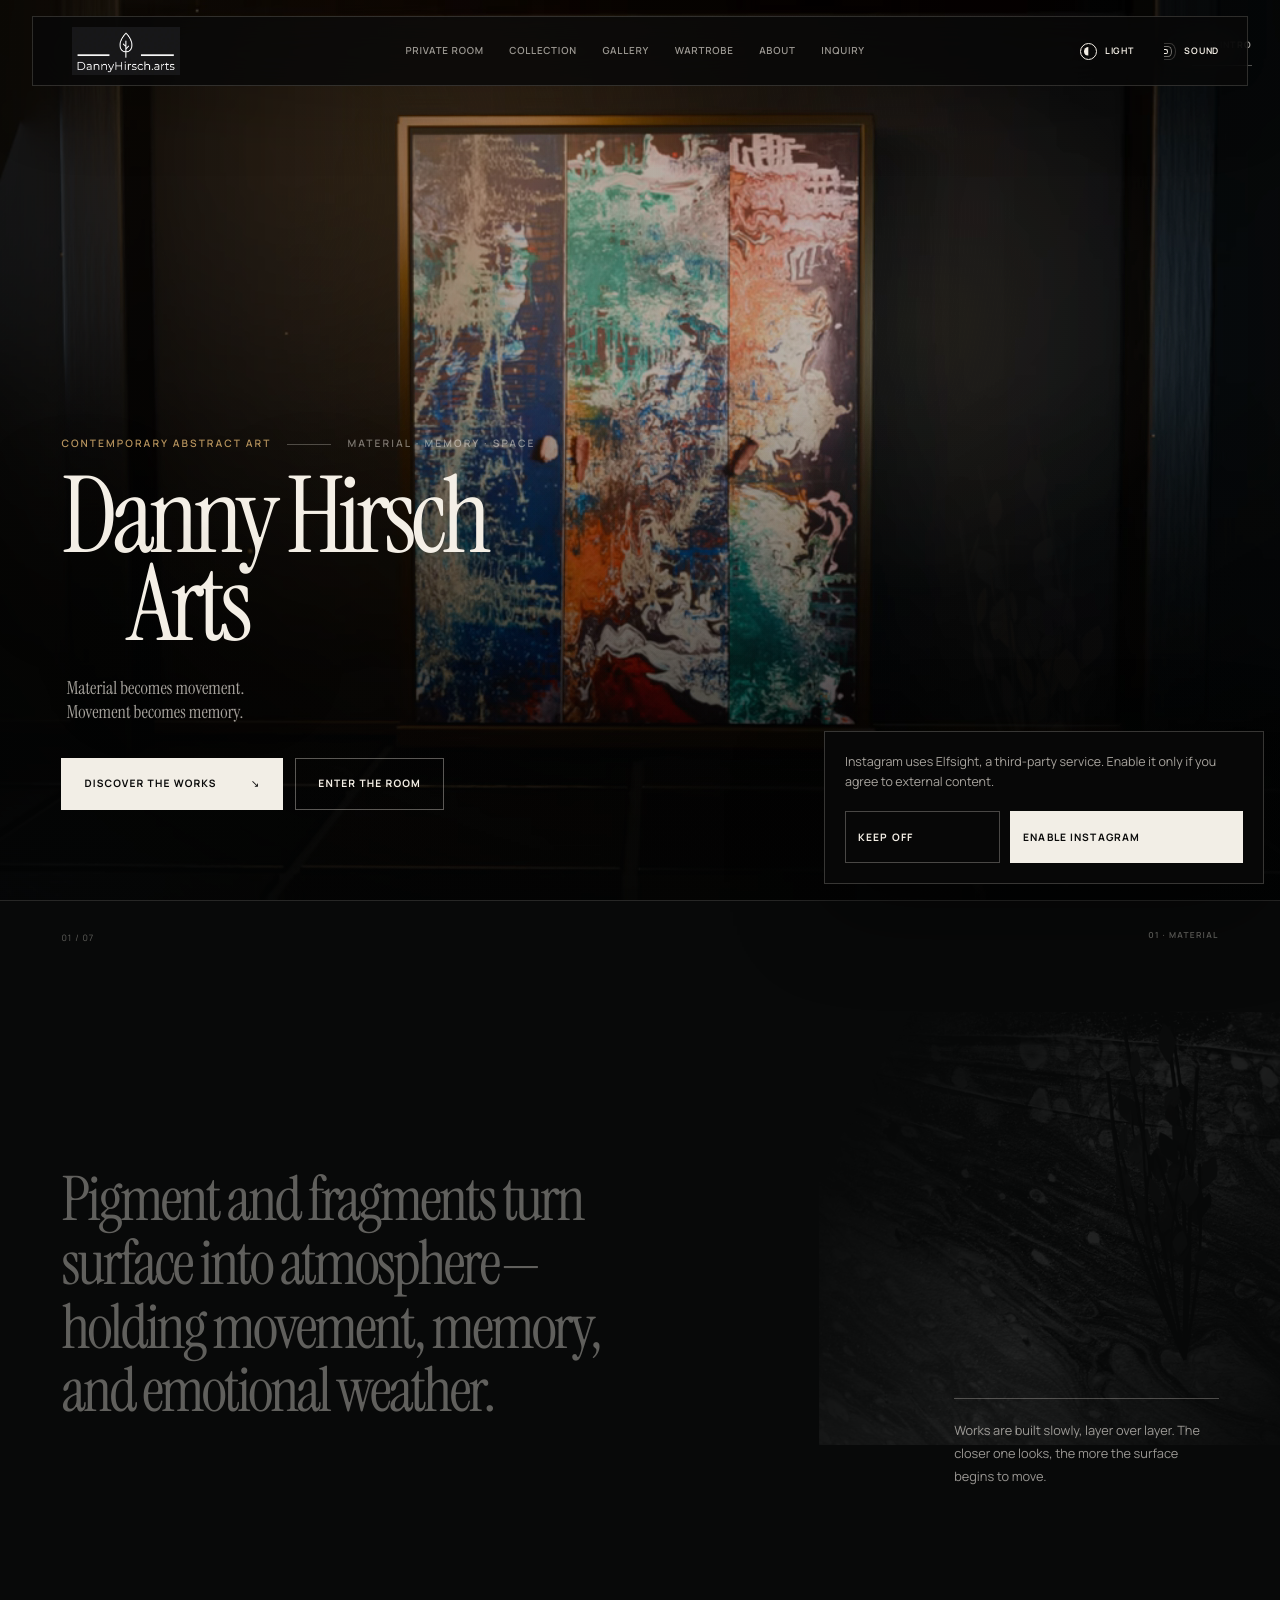
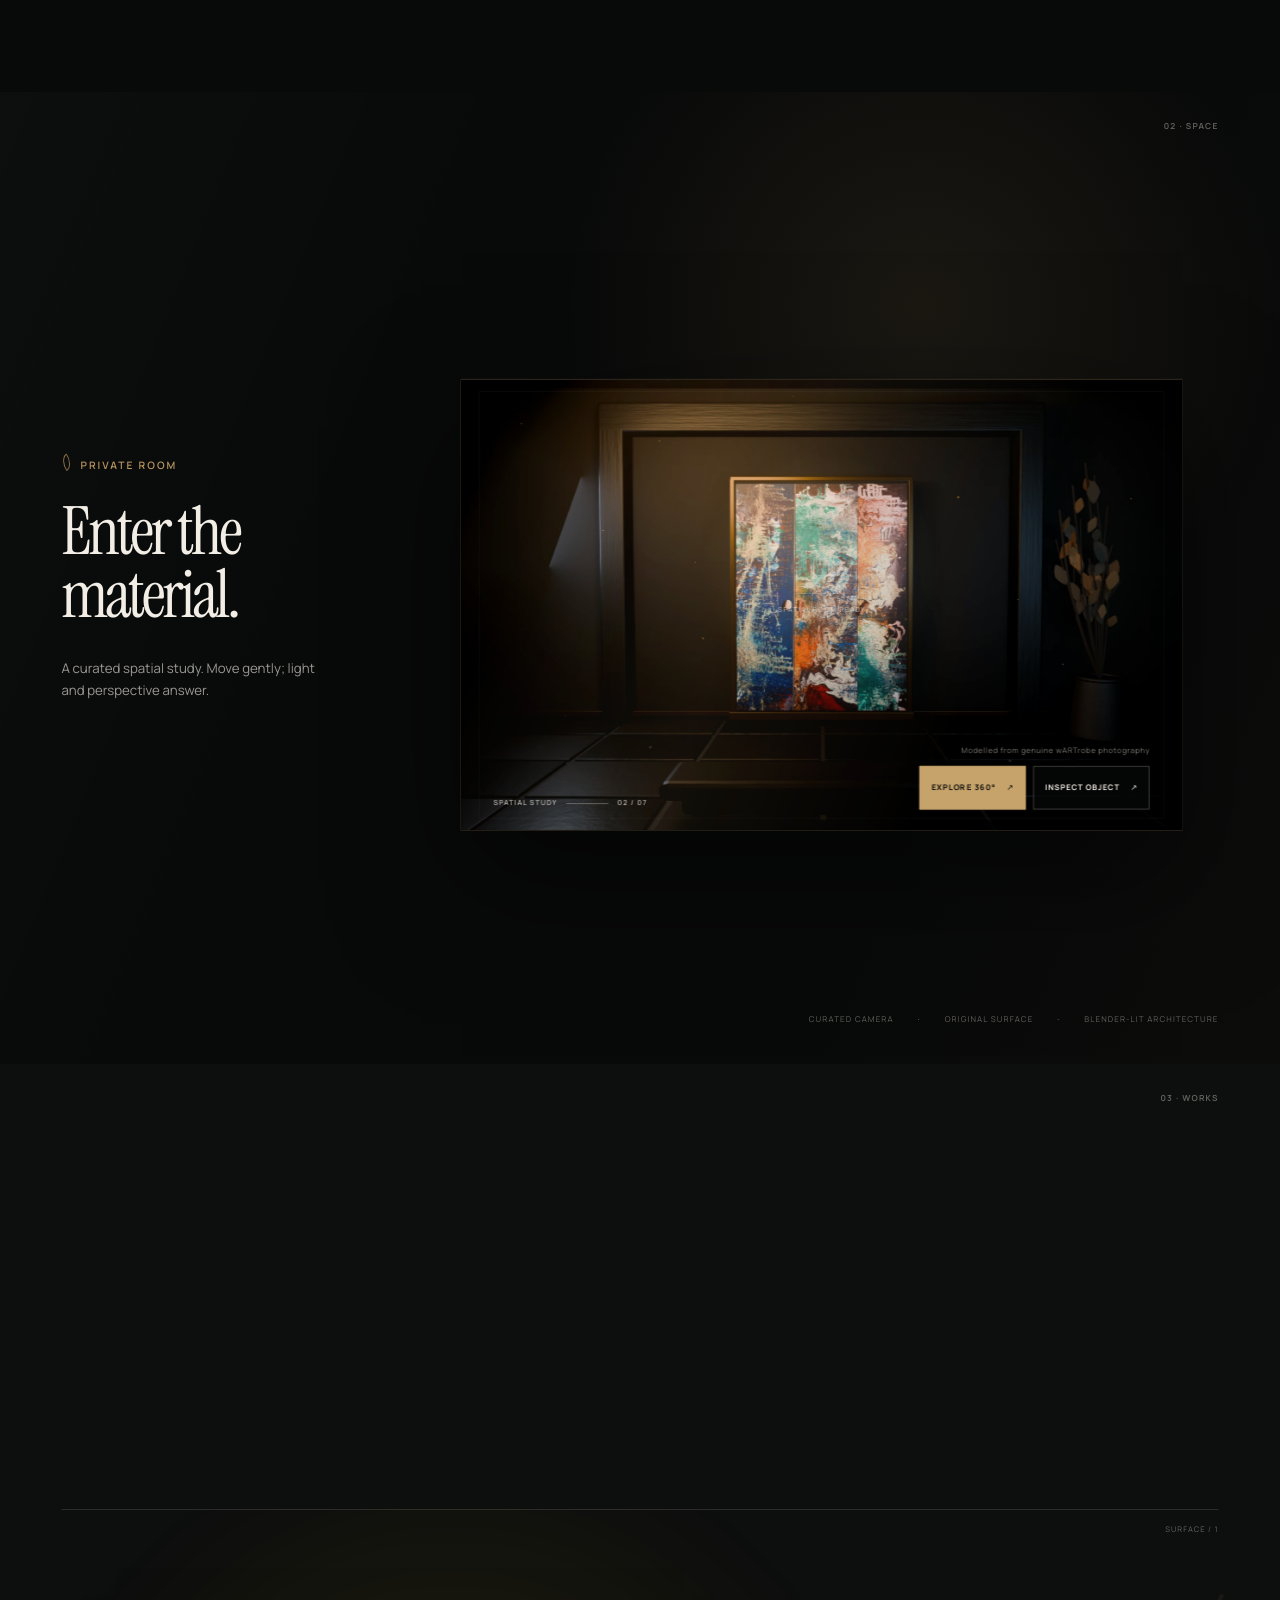
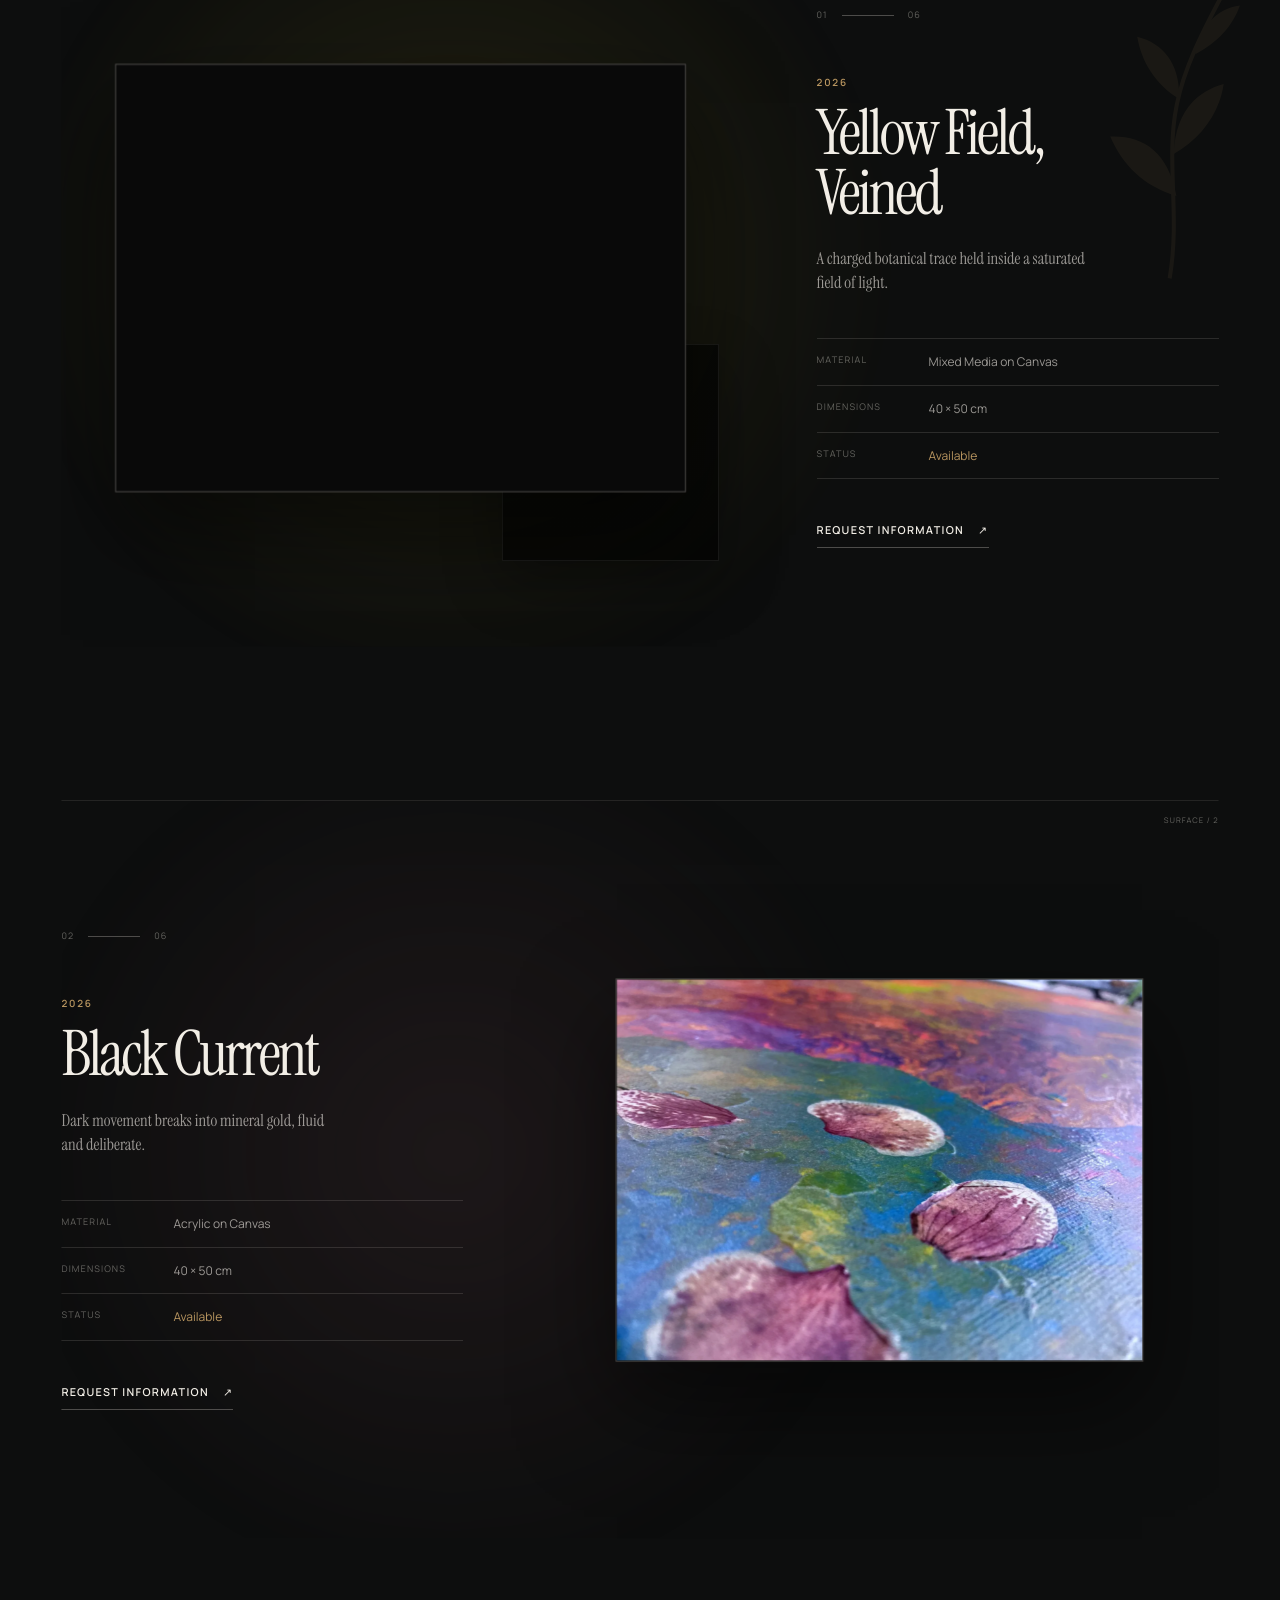
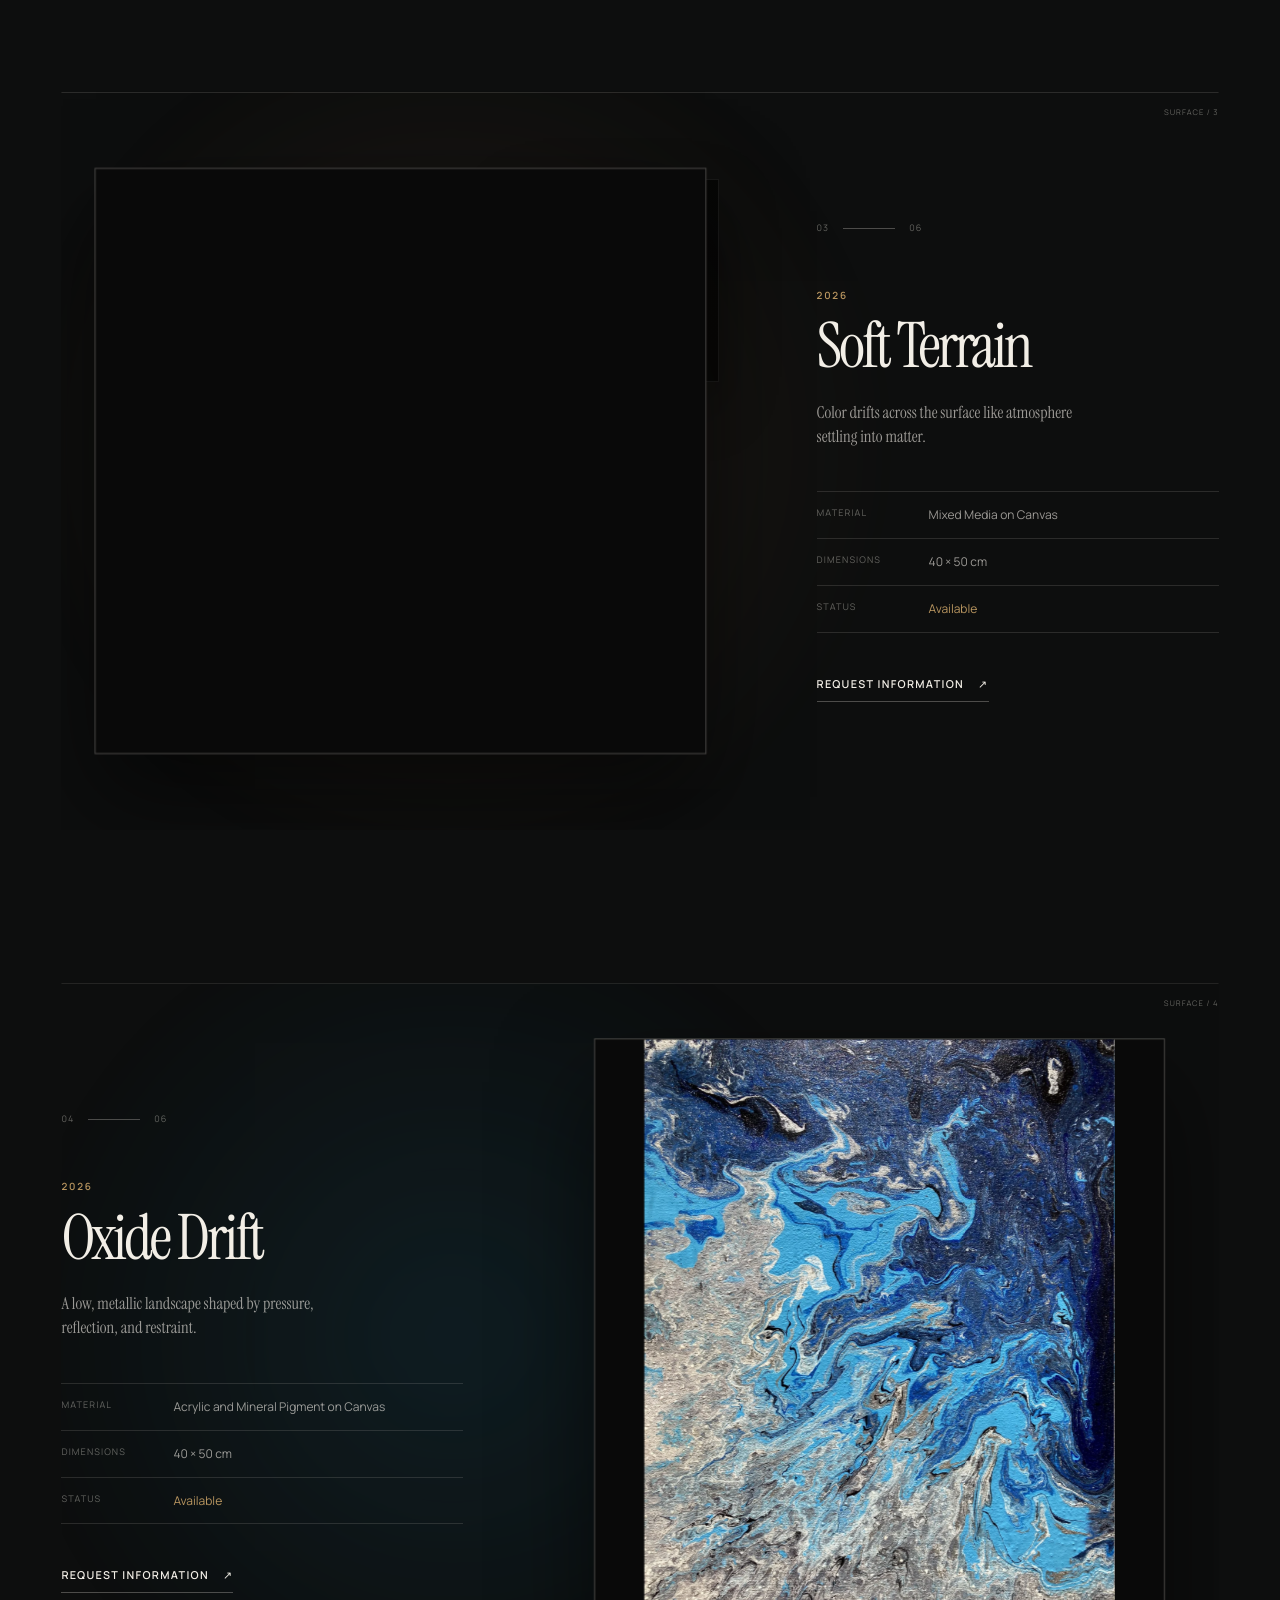
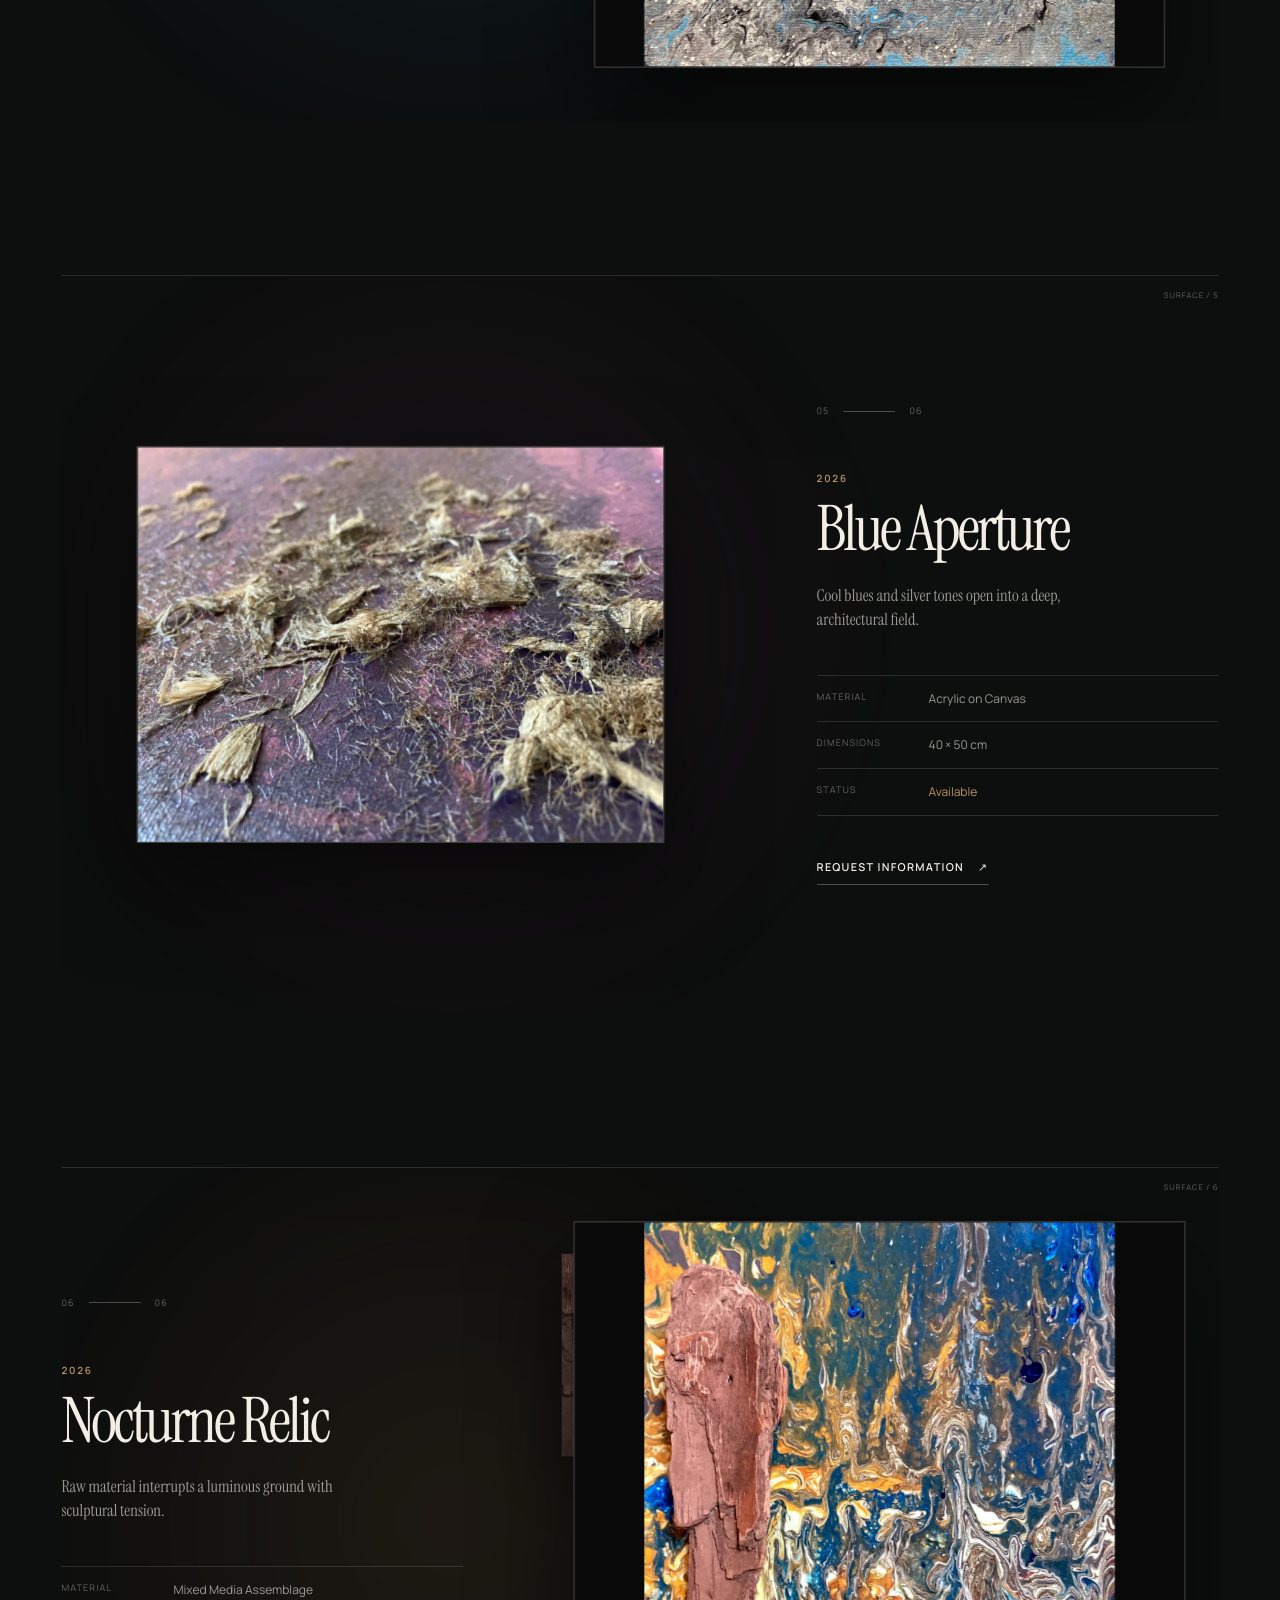
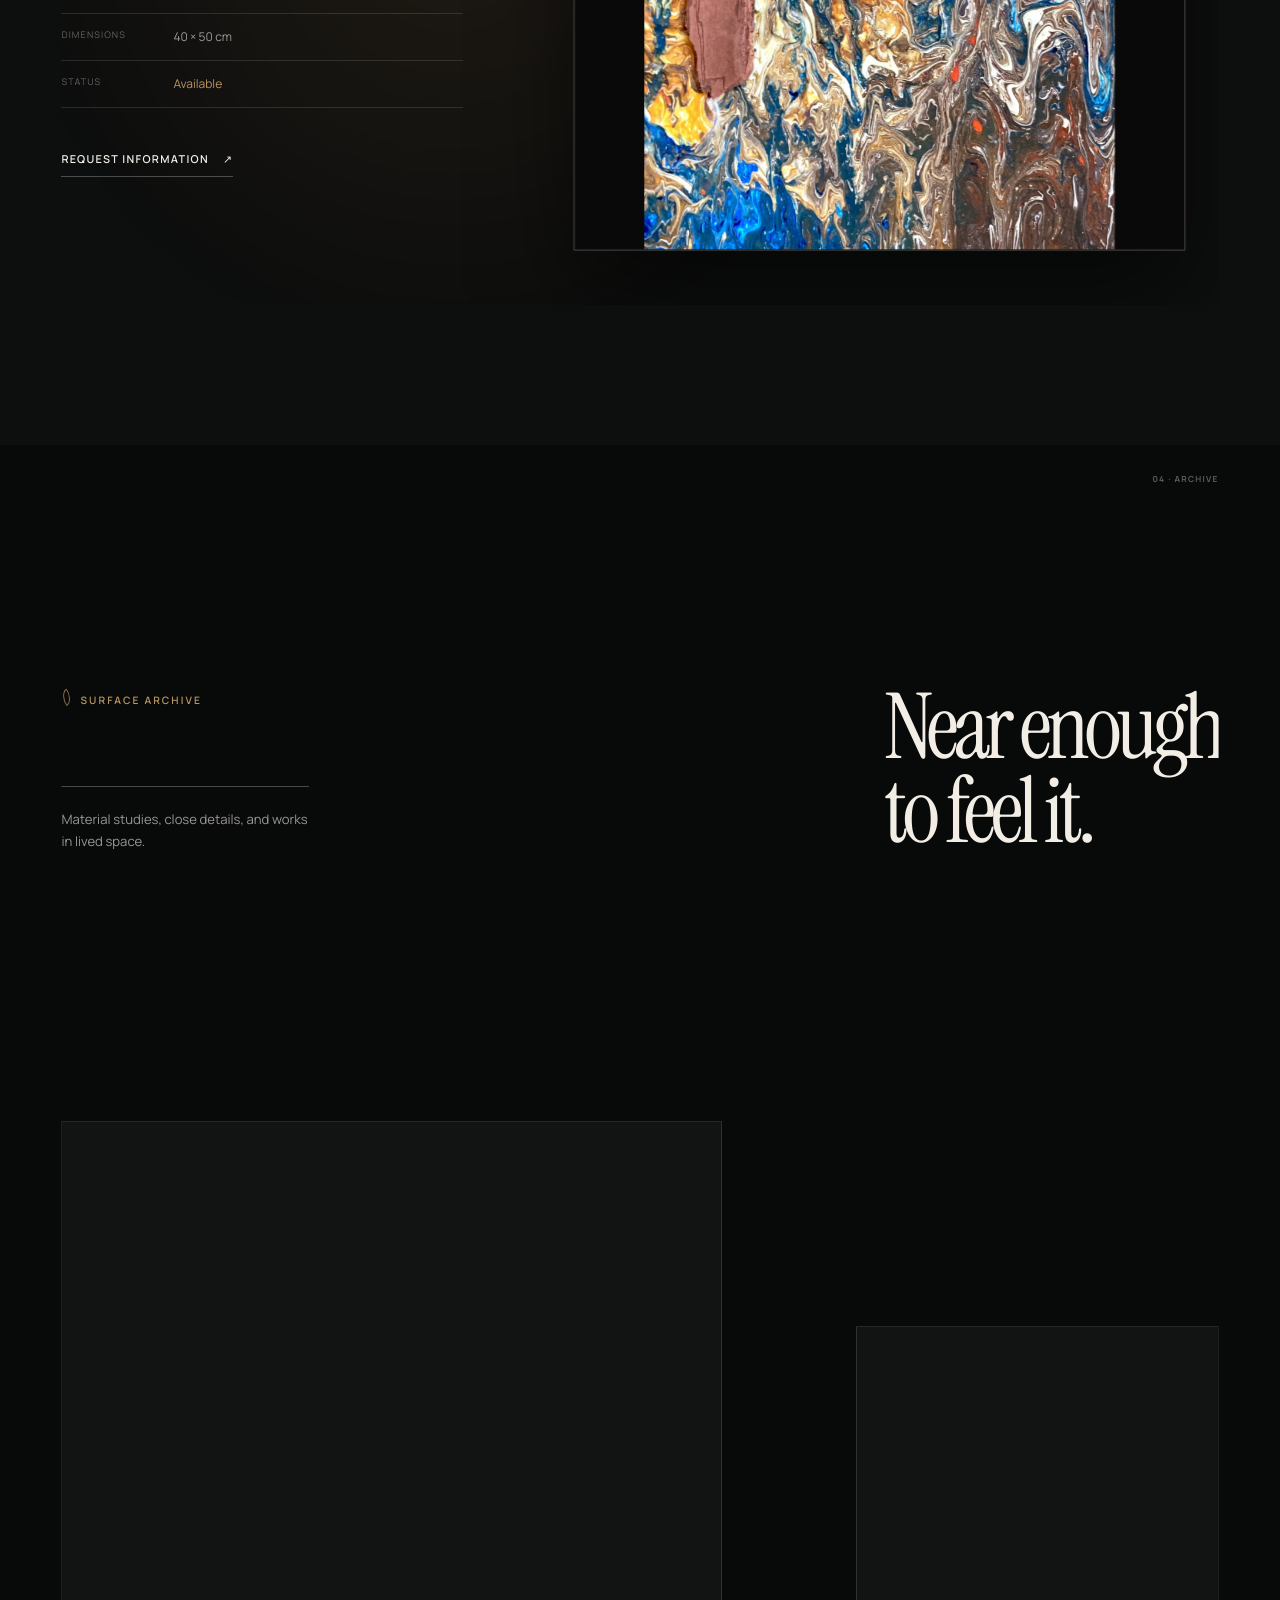
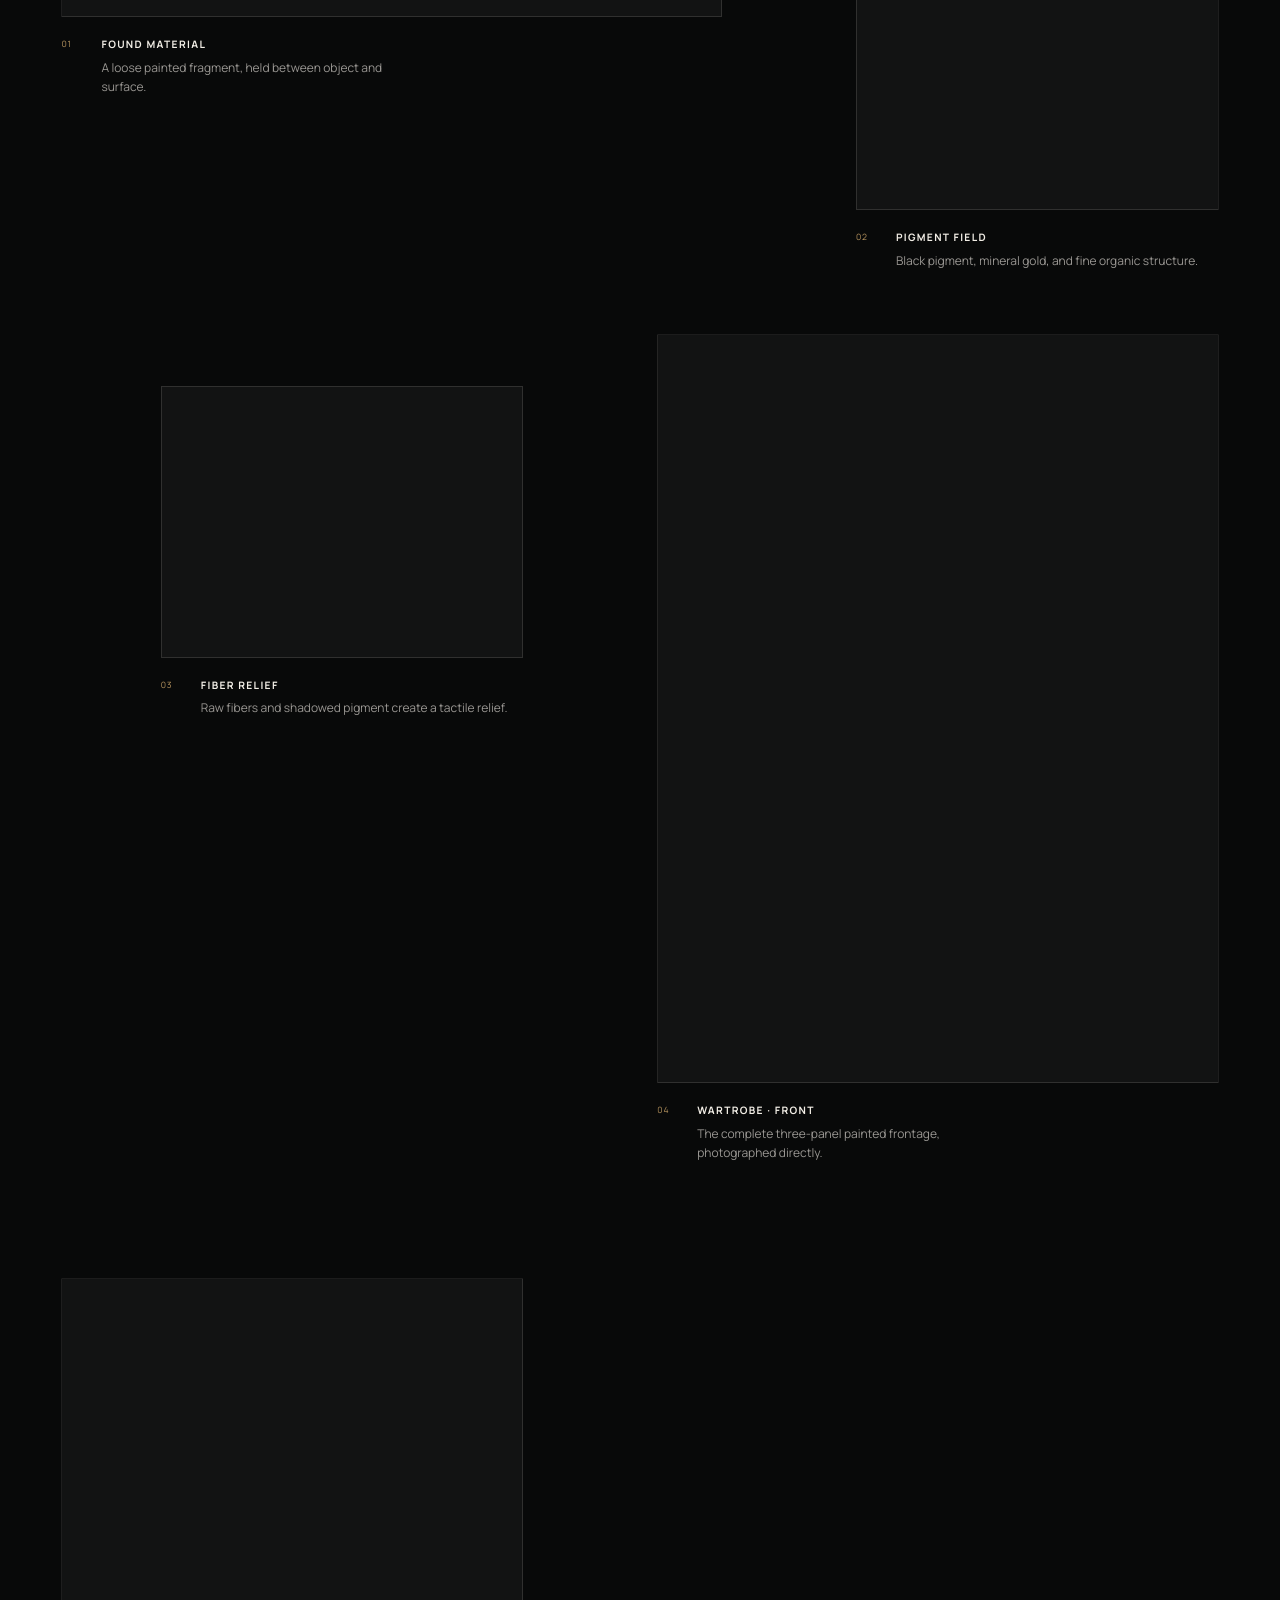
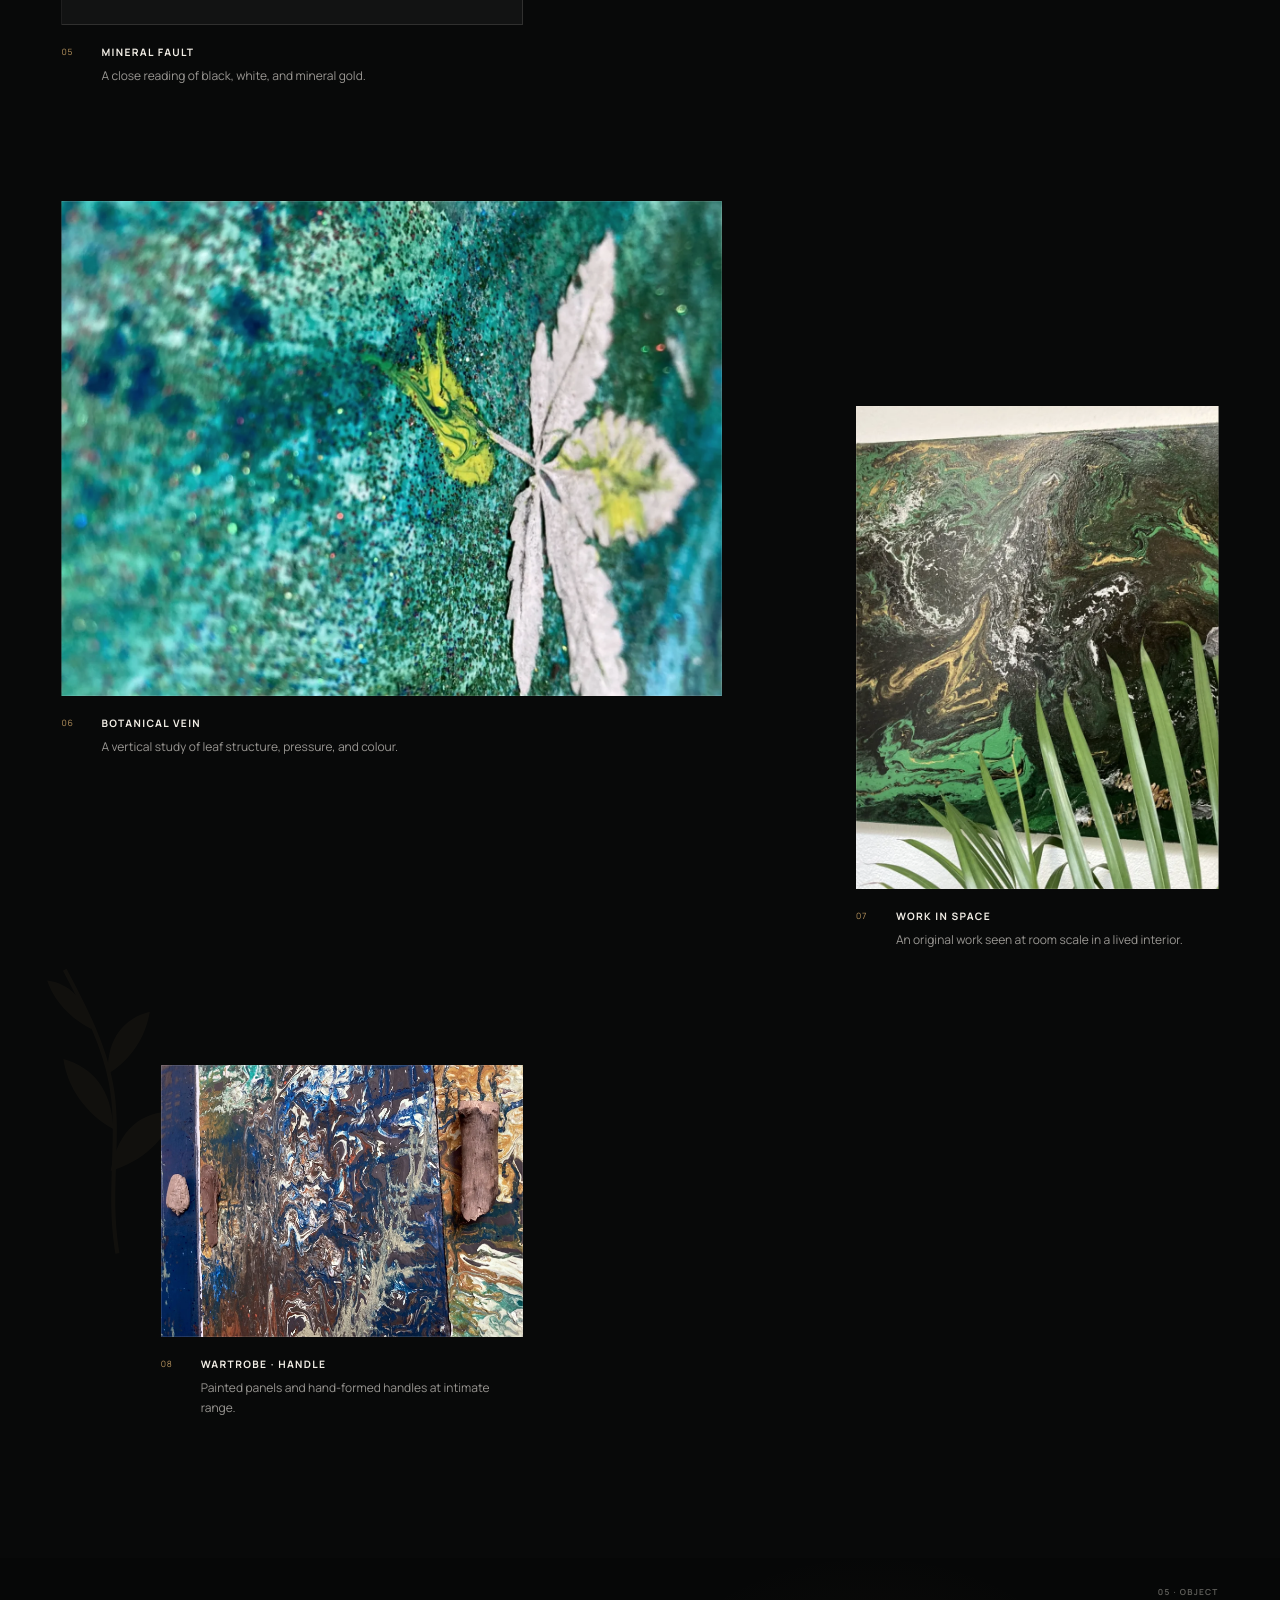
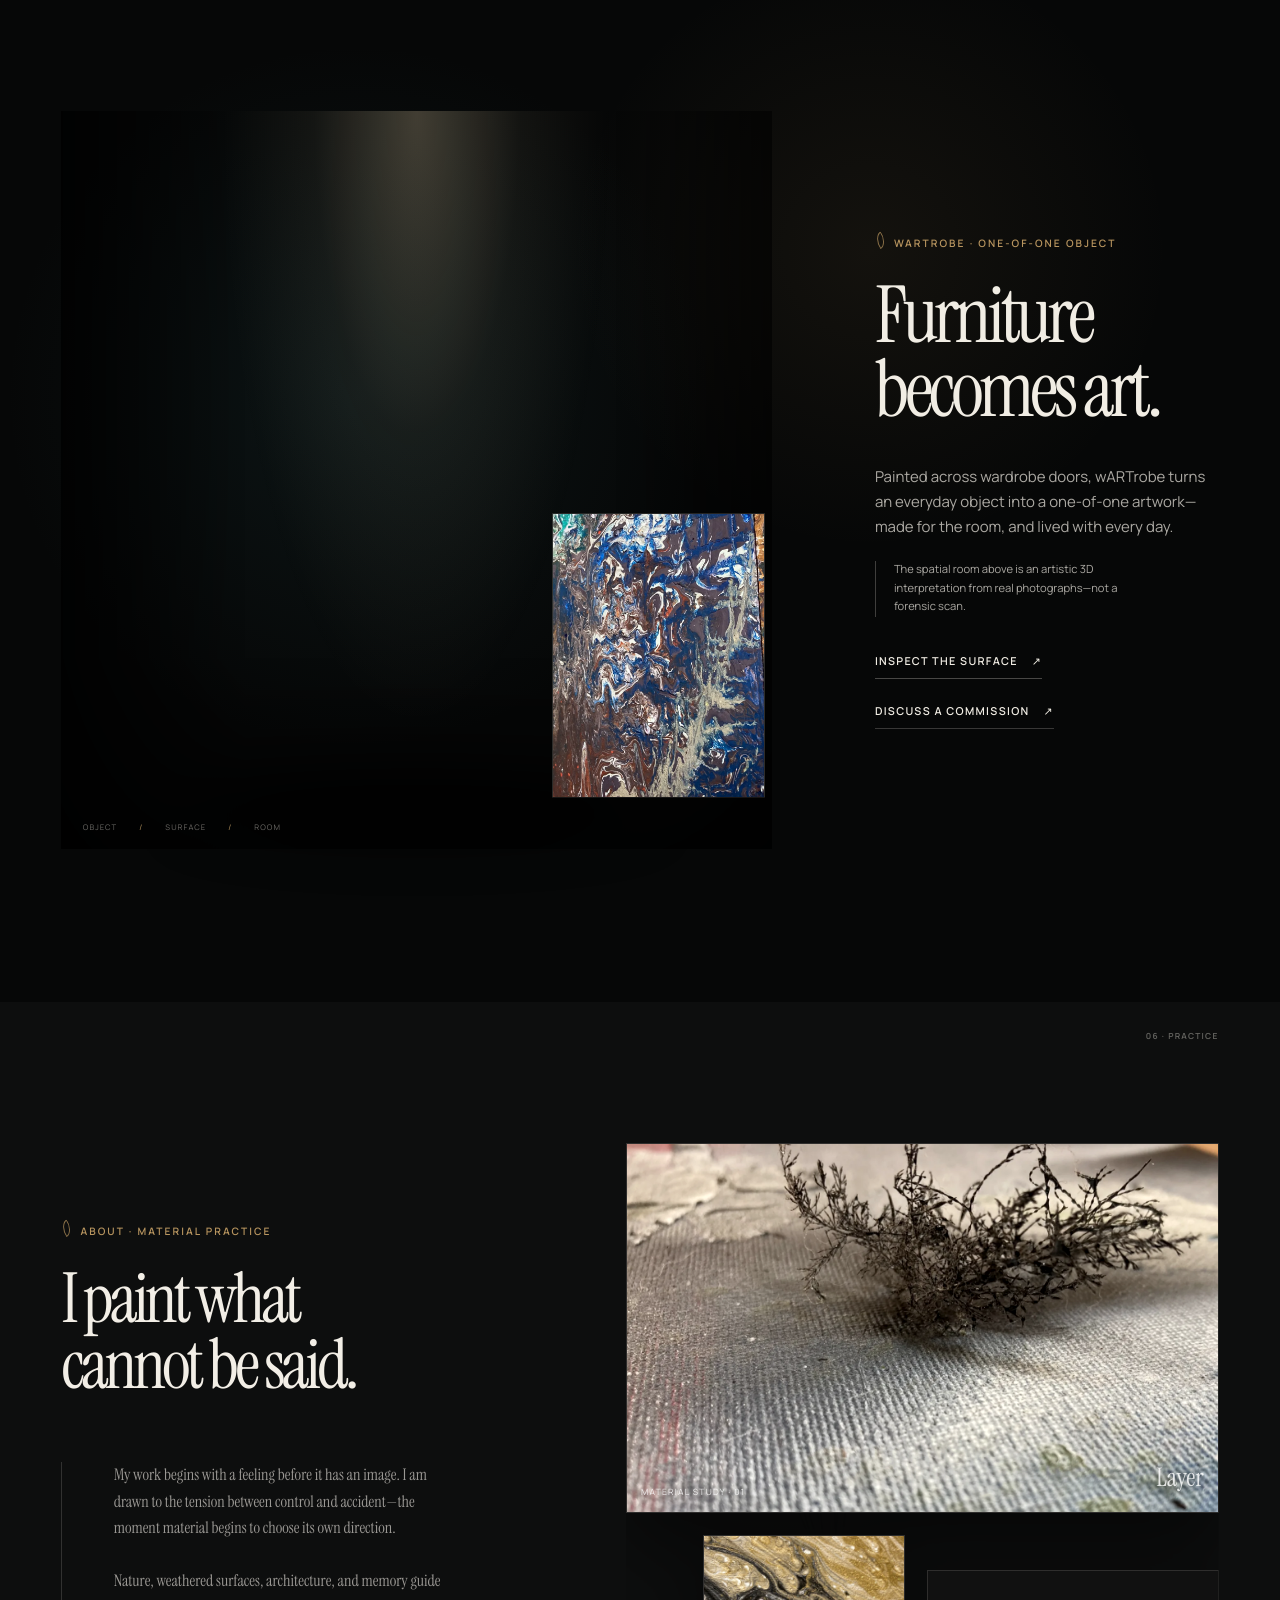
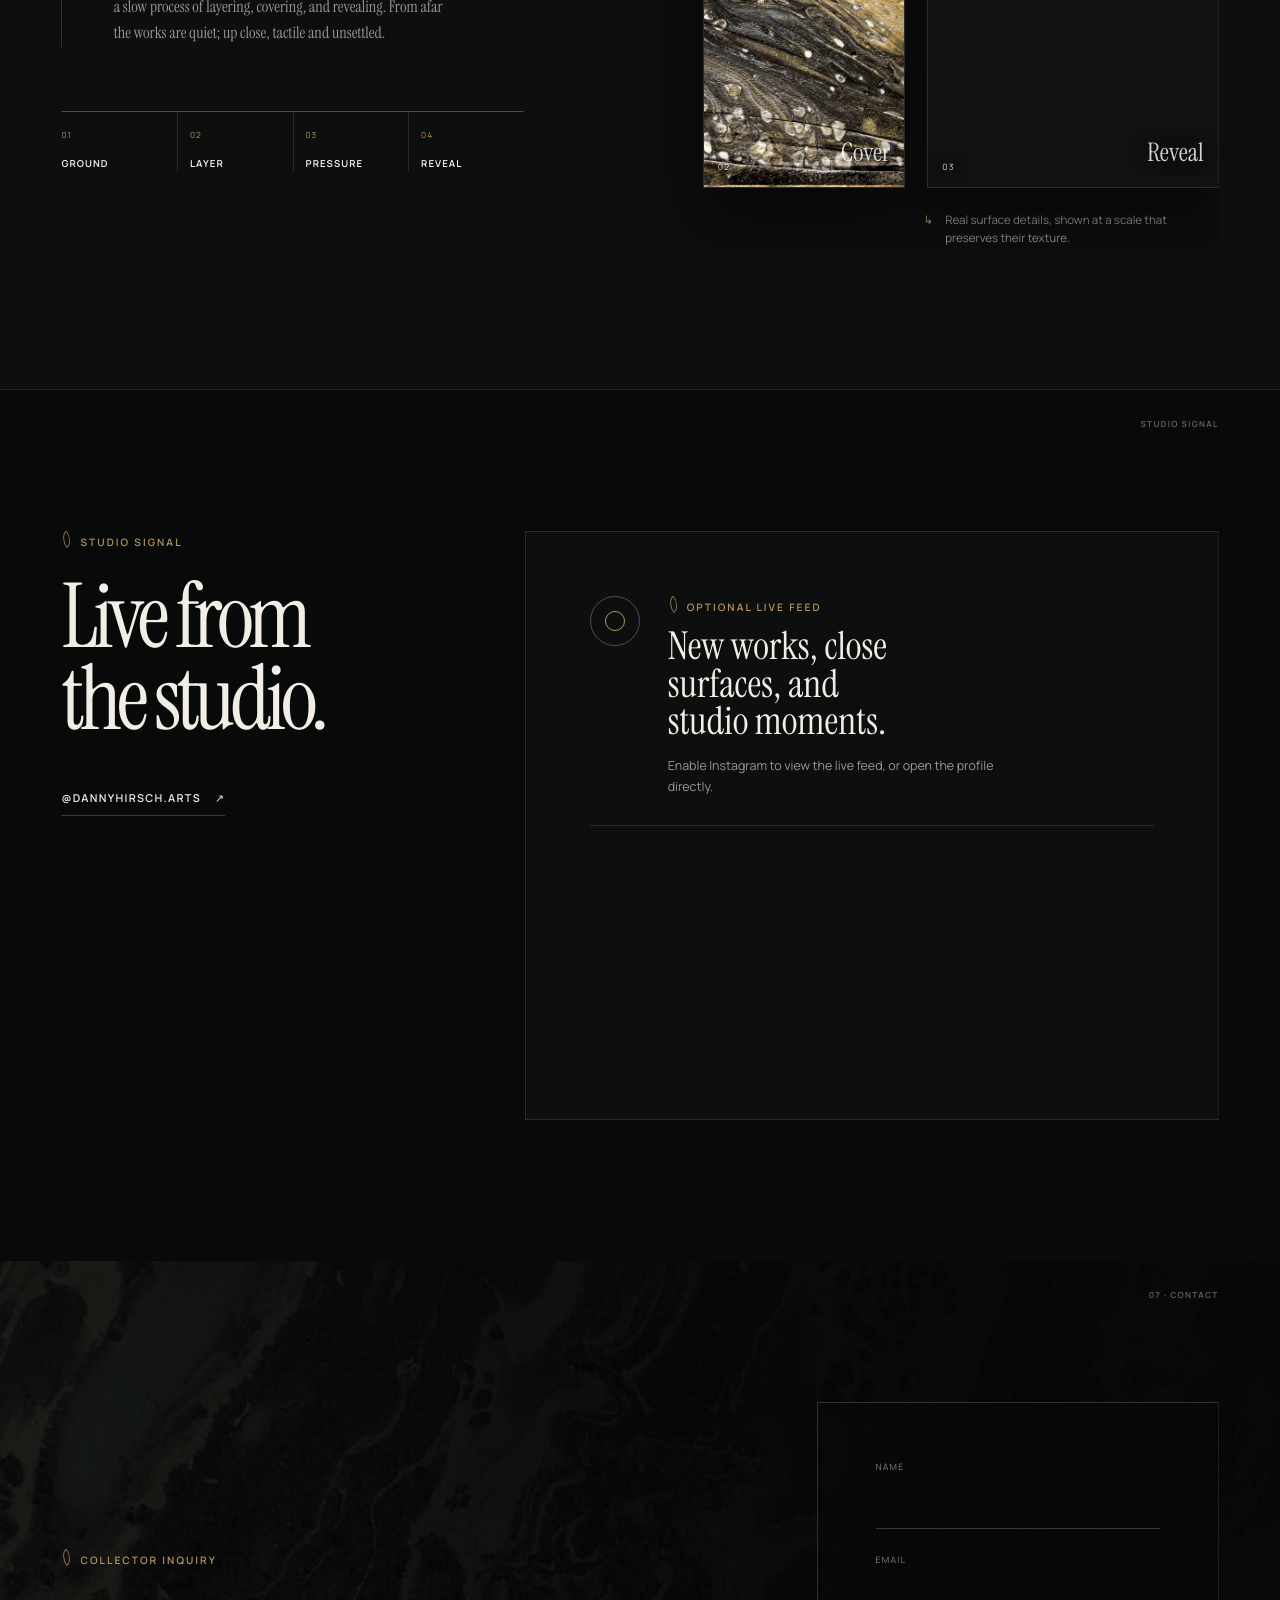
==== commit 1620552d: "5" ====
--- a/index.html
+++ b/index.html
@@ -23,8 +23,8 @@
     <link rel="preload" as="font" href="assets/fonts/manrope-variable.woff2" type="font/woff2" crossorigin>
     <link rel="preload" as="image" href="assets/optimized/images/hero.webp" type="image/webp" fetchpriority="high">
     <script>document.documentElement.classList.add('has-js');</script>
-    <link rel="stylesheet" href="DannyHirschArtsHomepage.css?v=20260723-gallery-29">
-    <link rel="stylesheet" href="DannyHirschArtsCinematic.css?v=20260723-gallery-29">
+    <link rel="stylesheet" href="DannyHirschArtsHomepage.css?v=20260723-gallery-30">
+    <link rel="stylesheet" href="DannyHirschArtsCinematic.css?v=20260723-gallery-30">
     <script type="importmap">
       {"imports":{"three":"./assets/vendor/three/three.module.min.js","three/addons/":"./assets/vendor/three/addons/"}}
     </script>
@@ -625,6 +625,6 @@
       </div>
     </div>
 
-    <script src="DannyHirschArtsHomepage.js?v=20260723-gallery-29" defer></script>
+    <script src="DannyHirschArtsHomepage.js?v=20260723-gallery-30" defer></script>
   </body>
 </html>
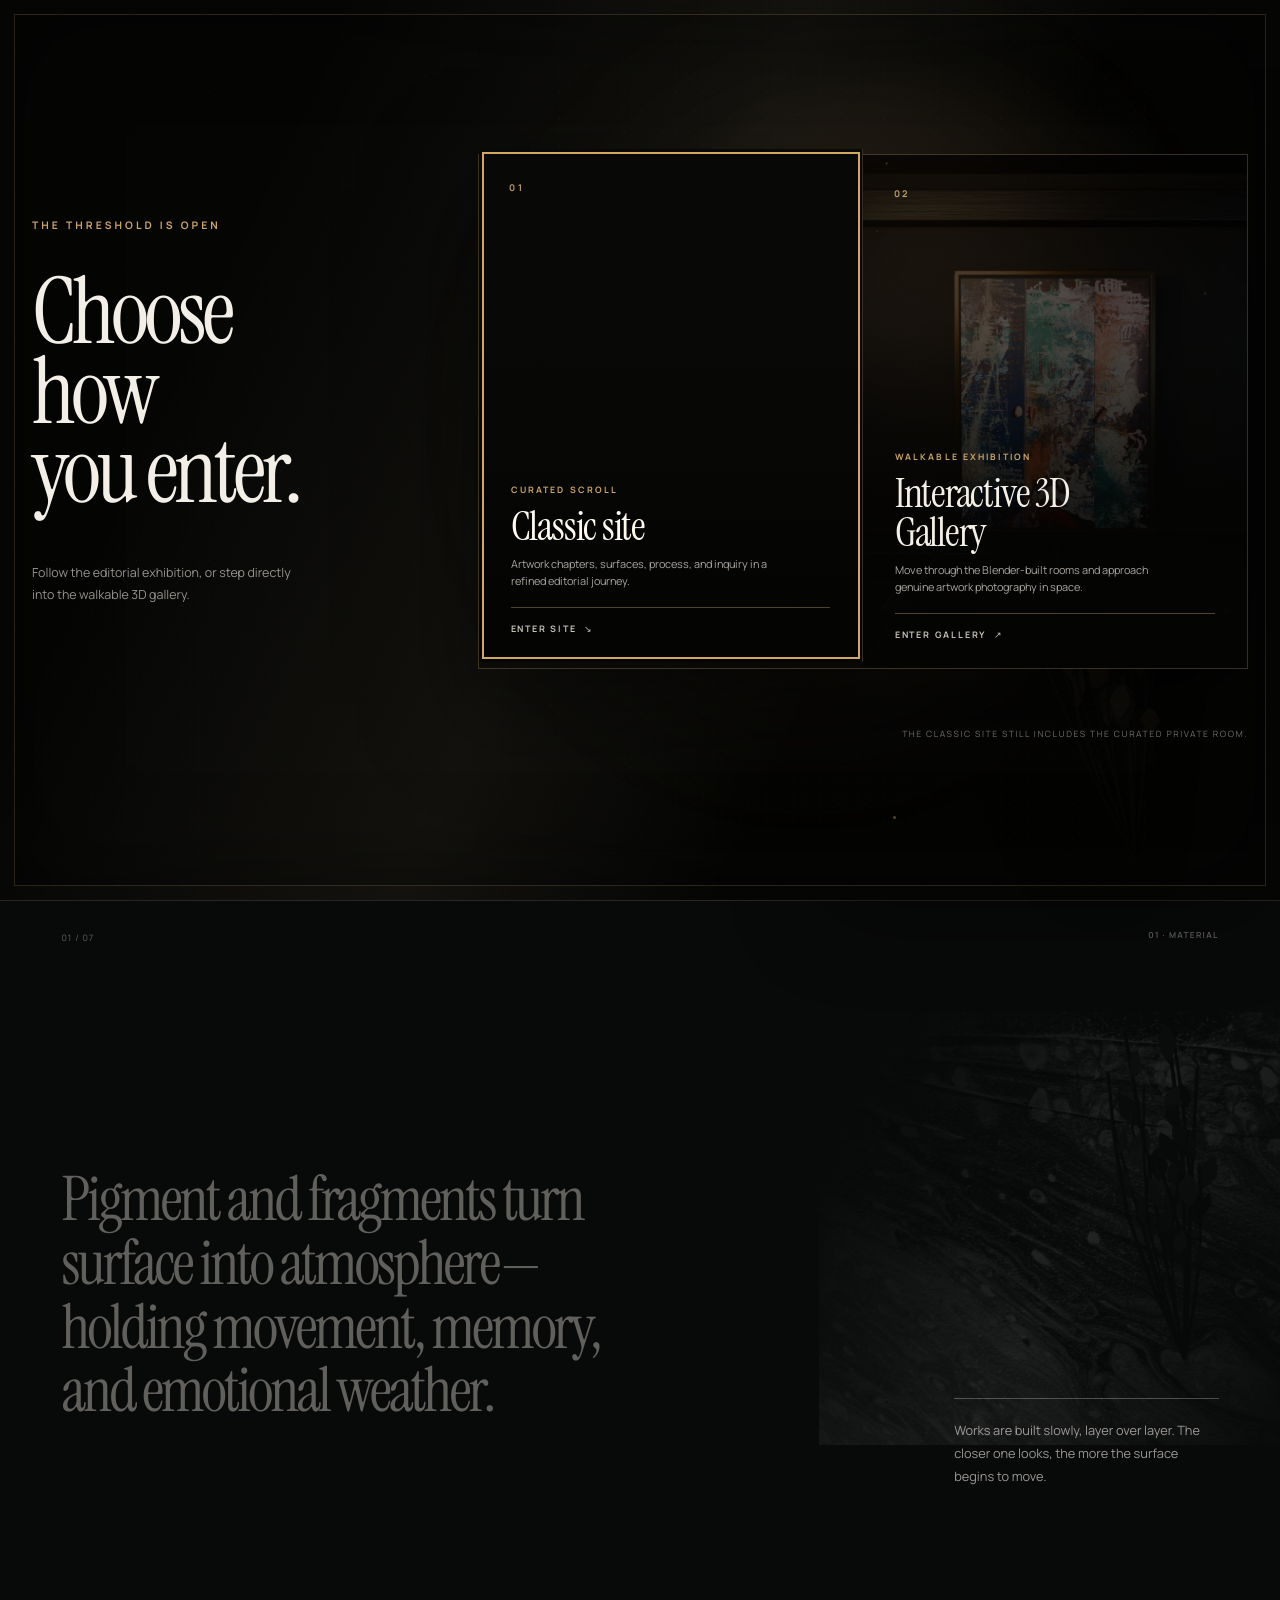
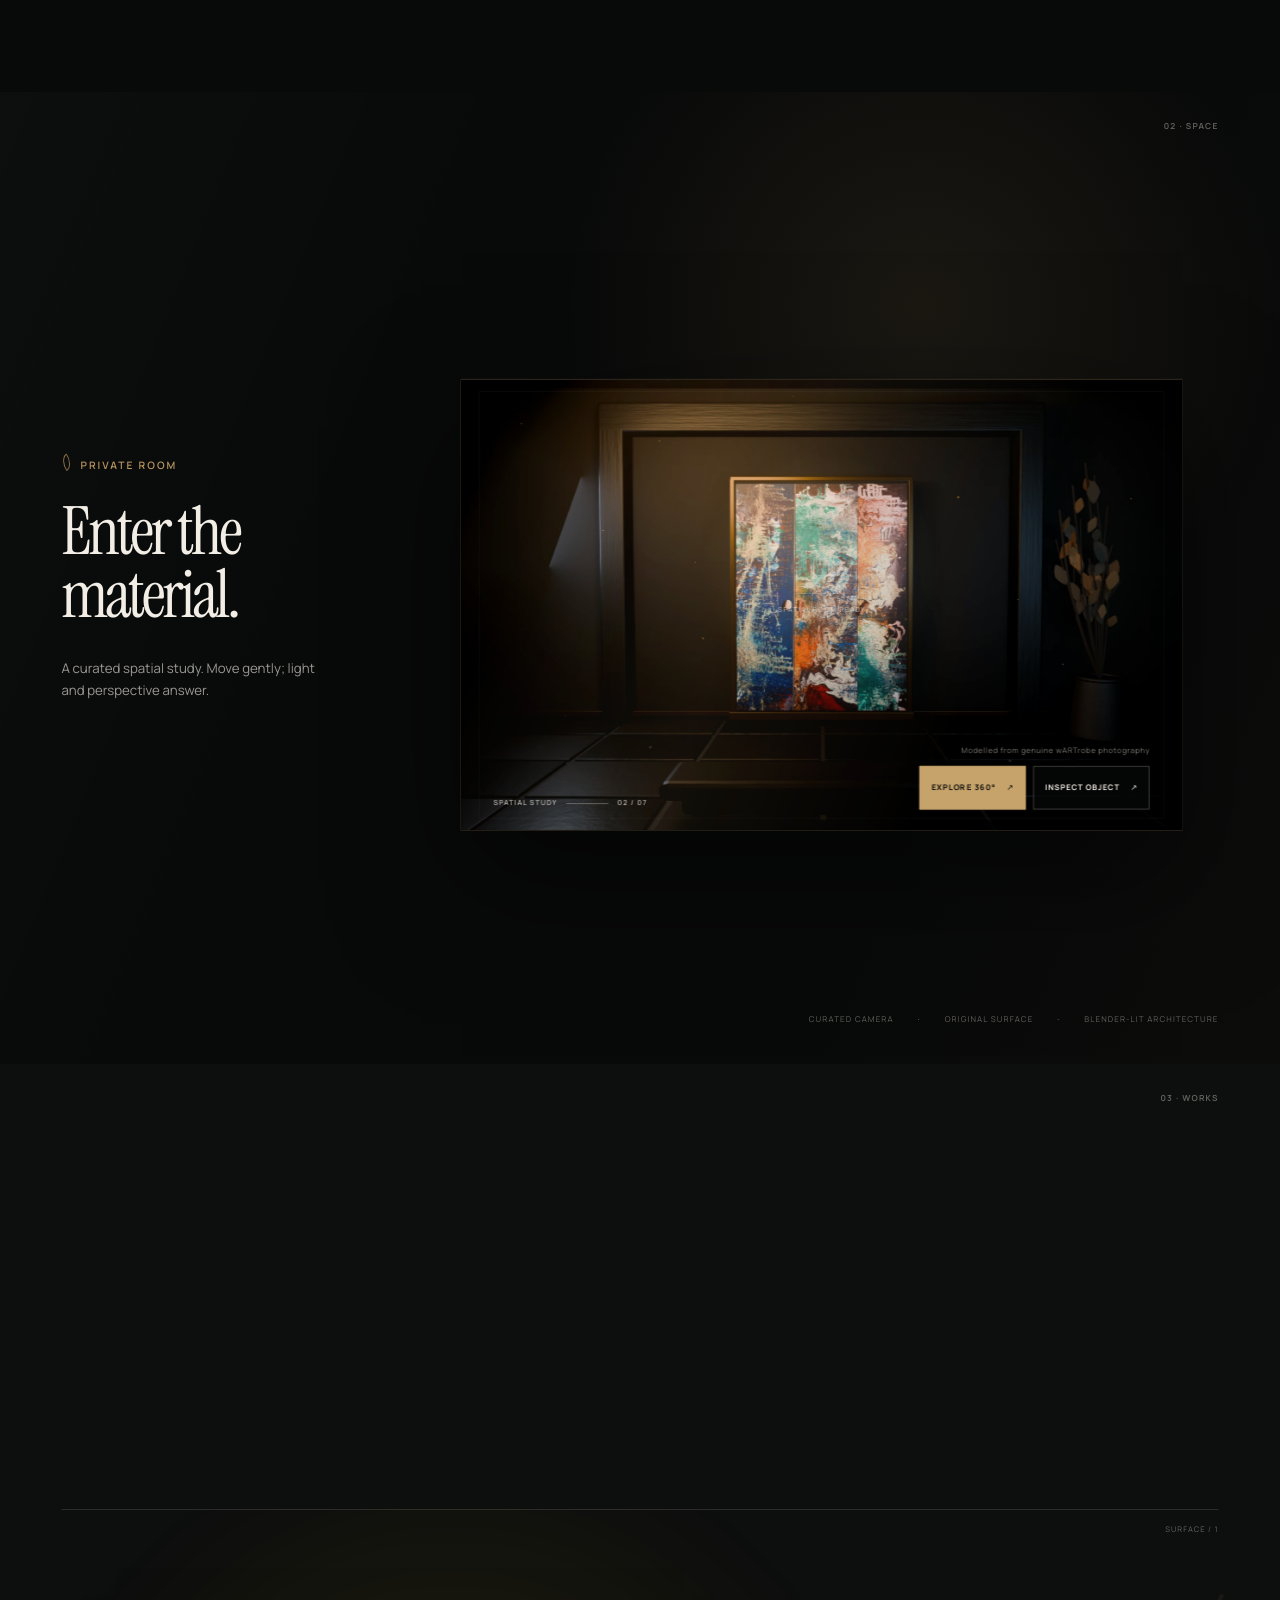
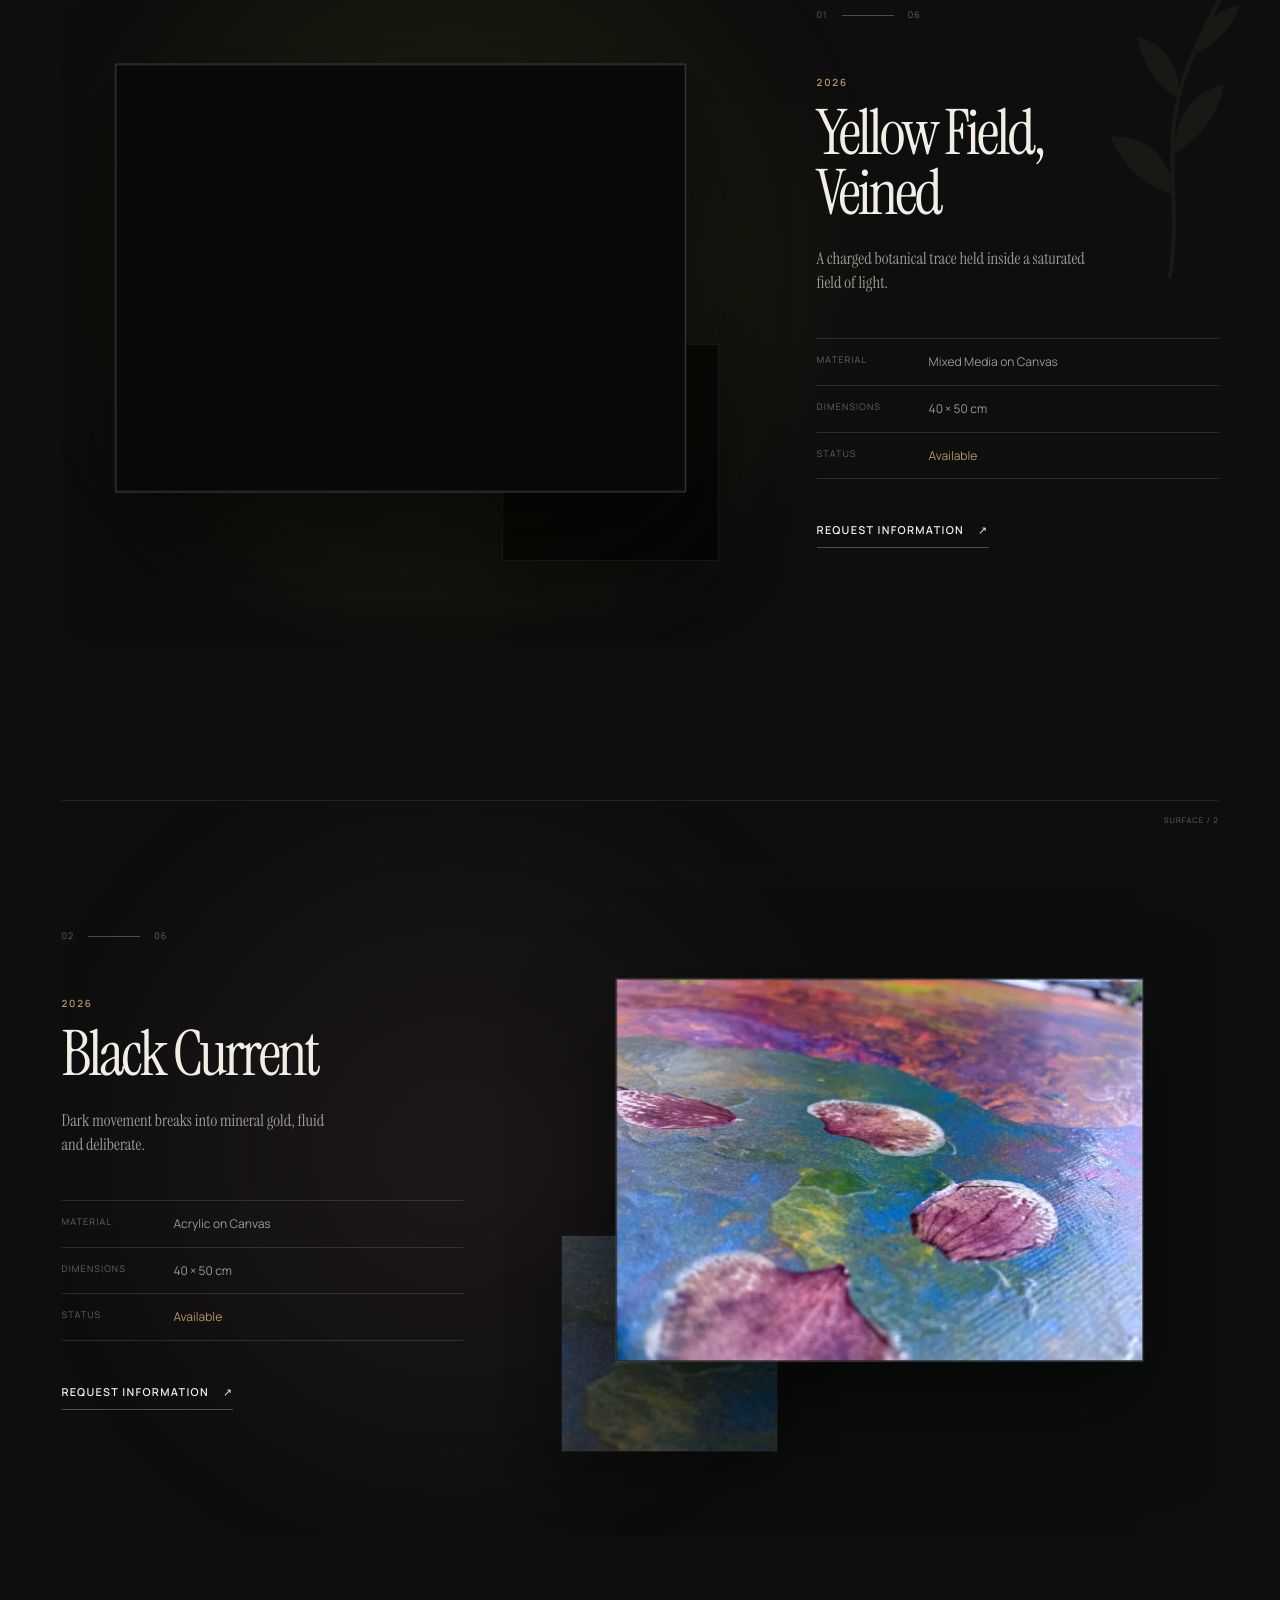
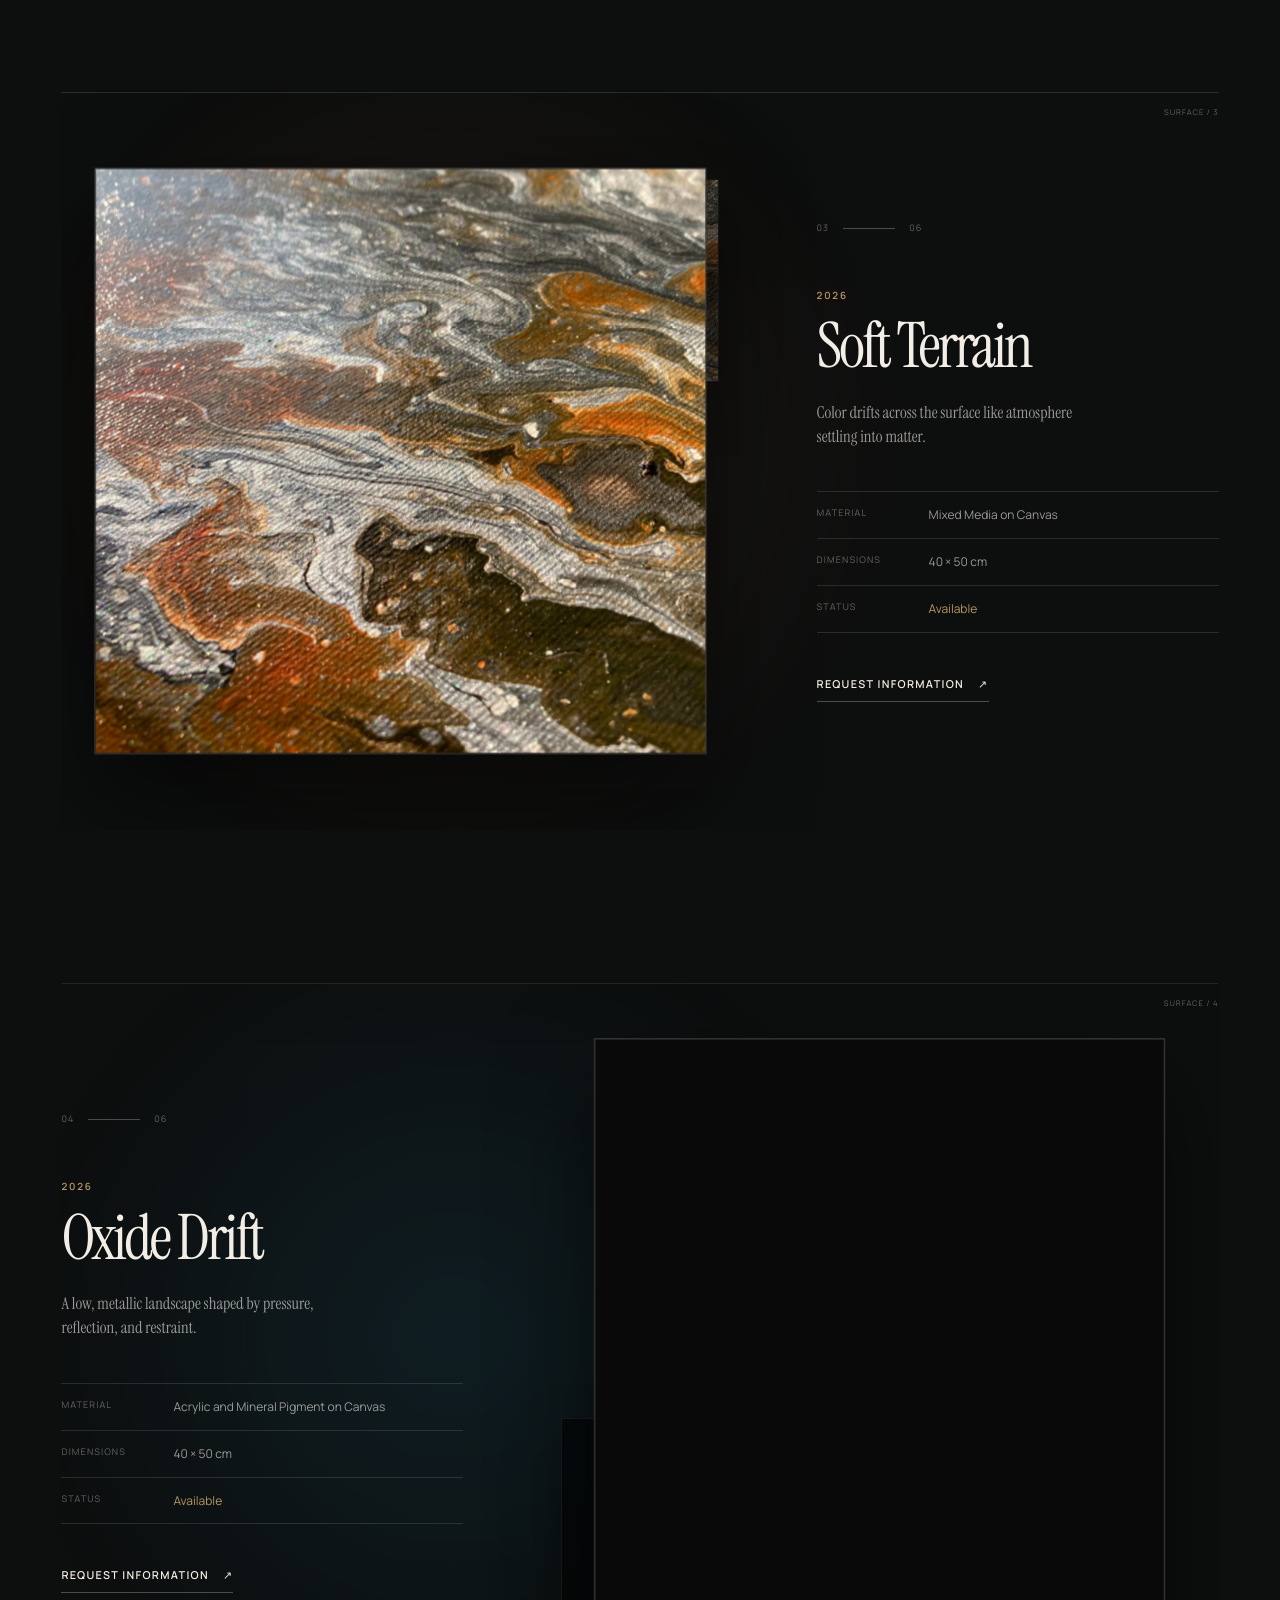
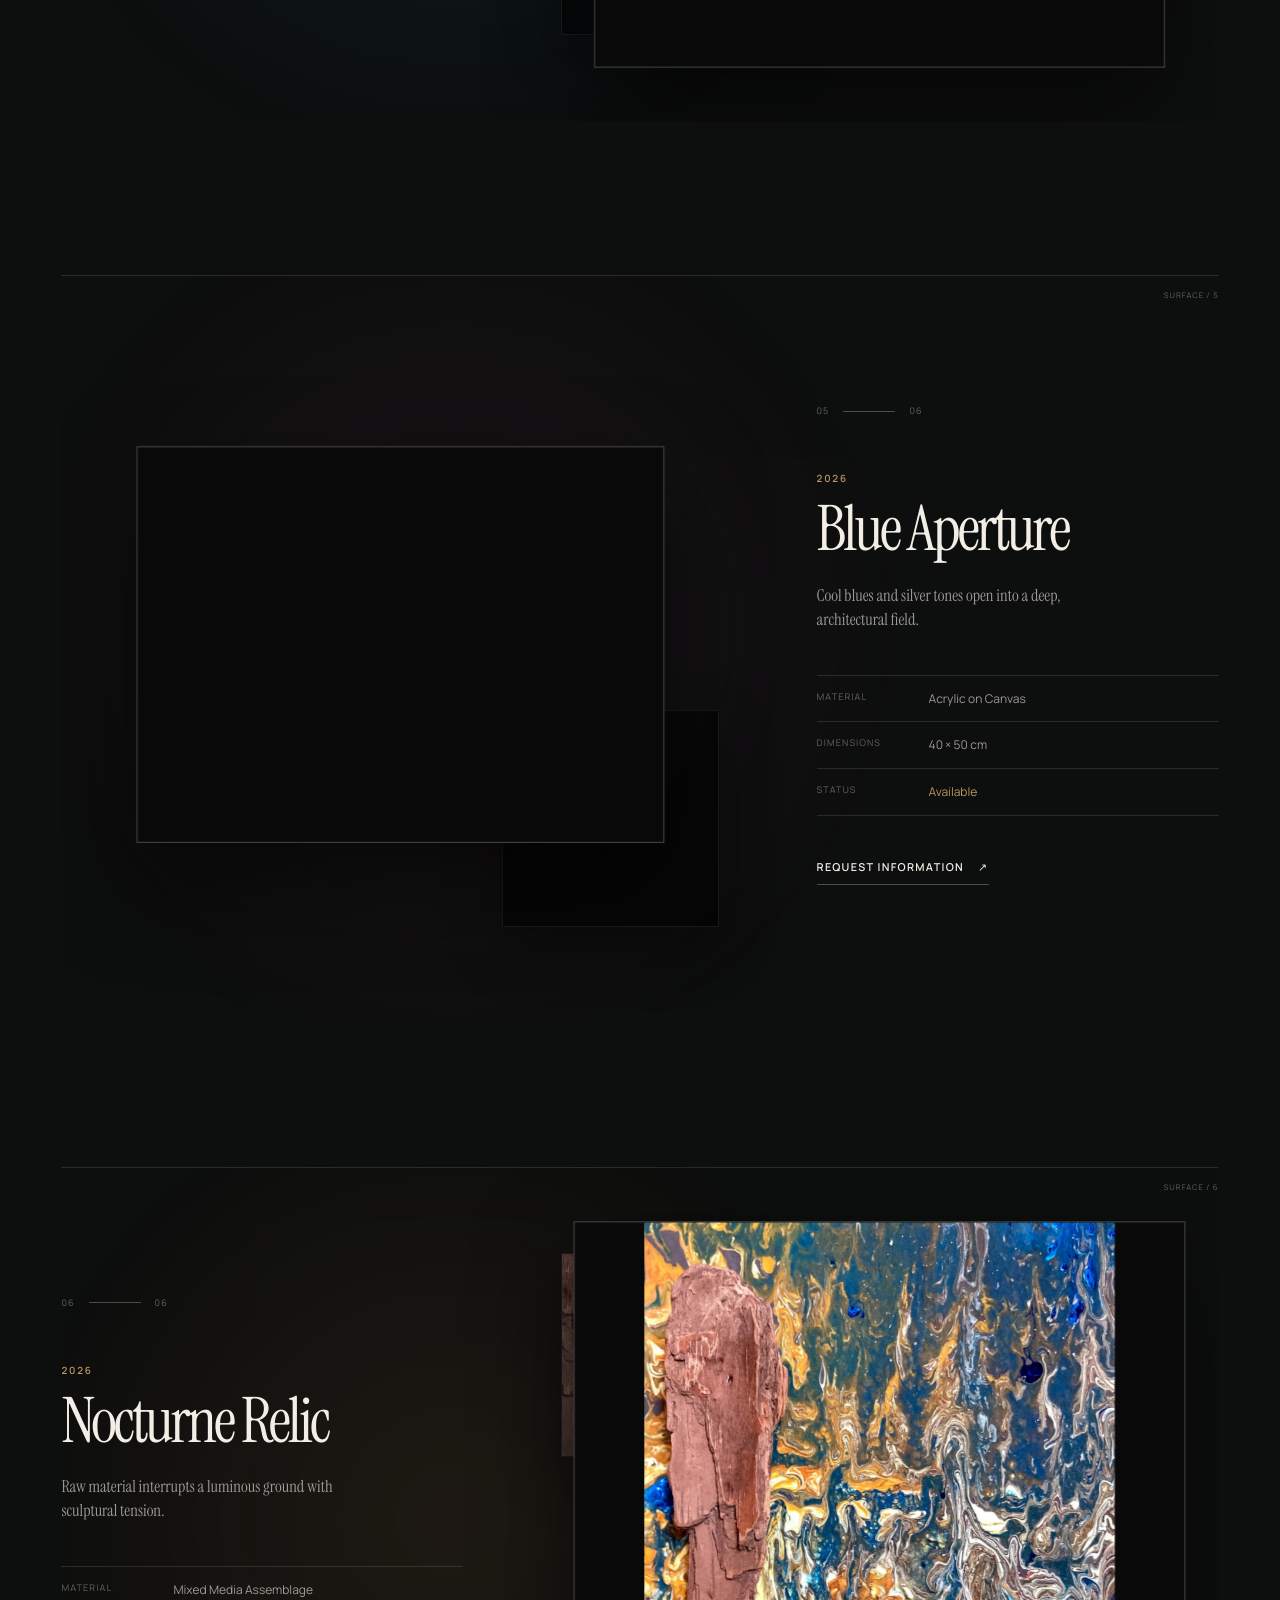
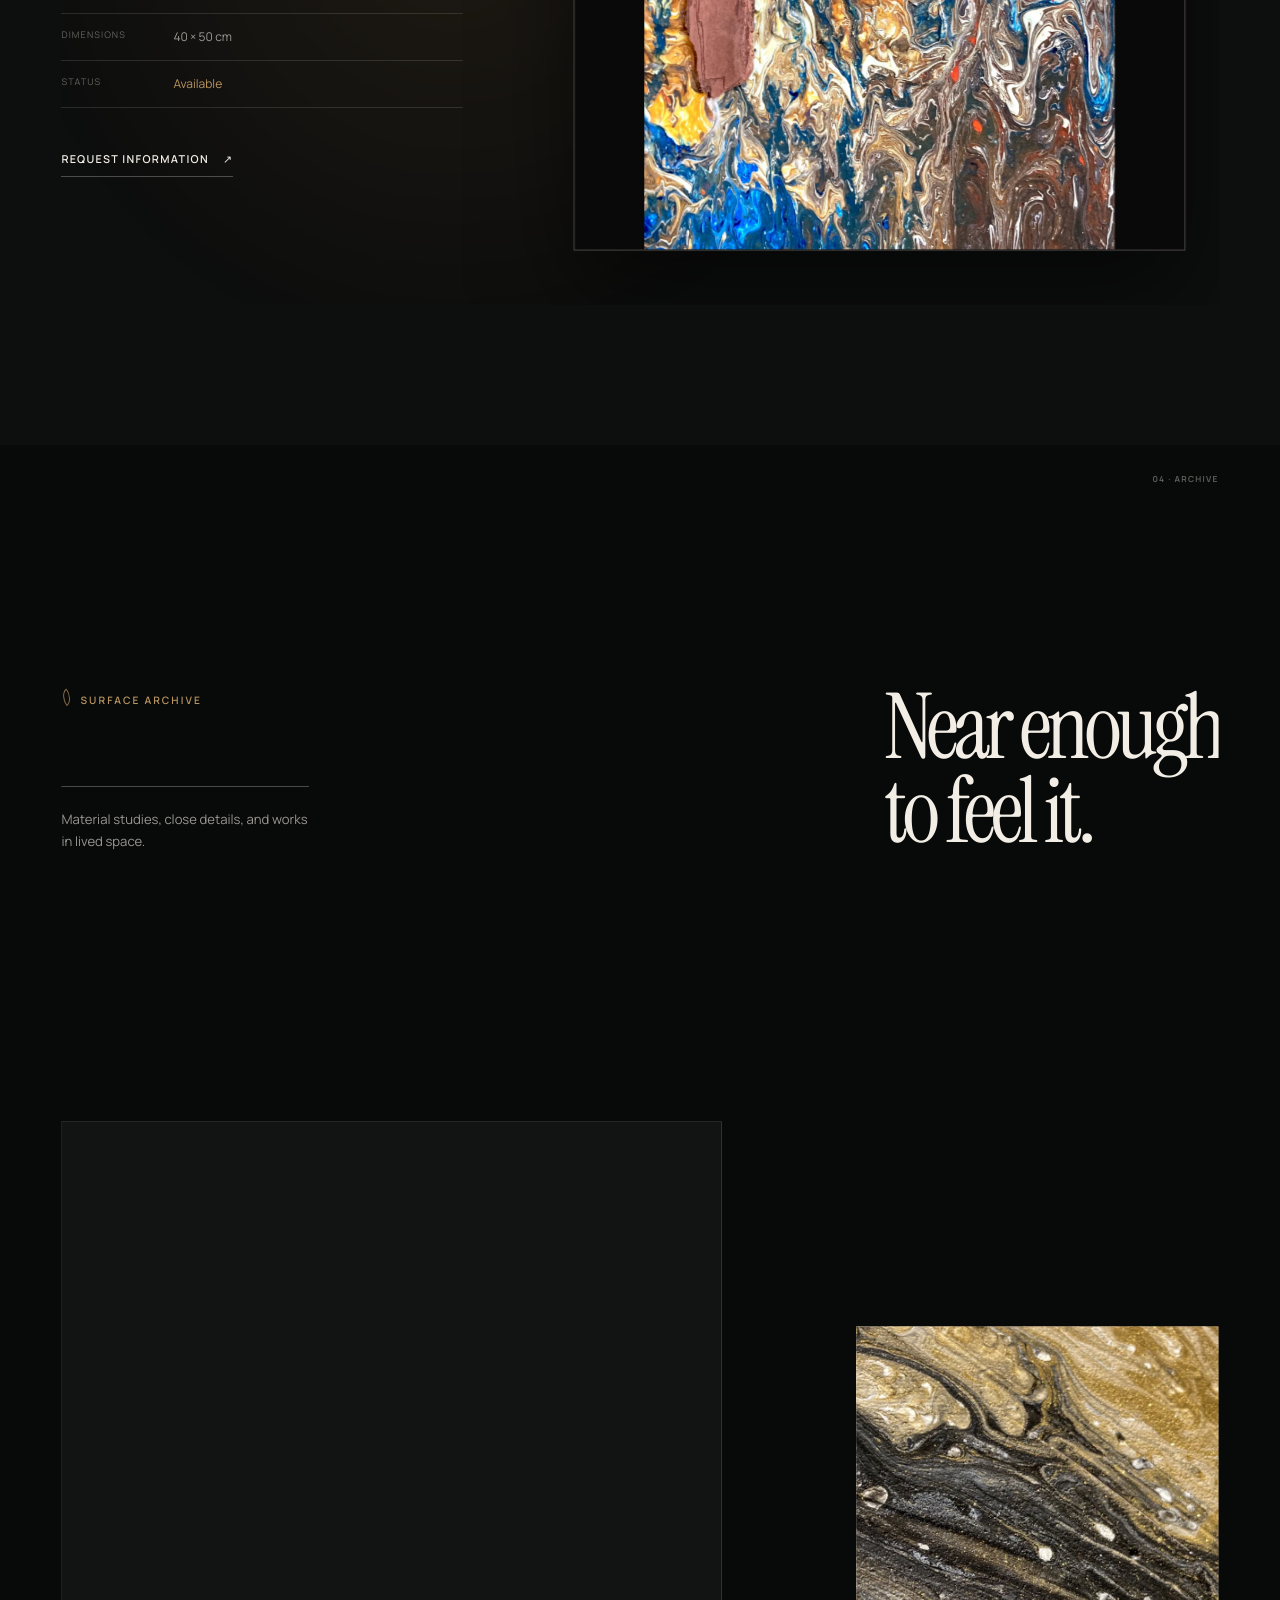
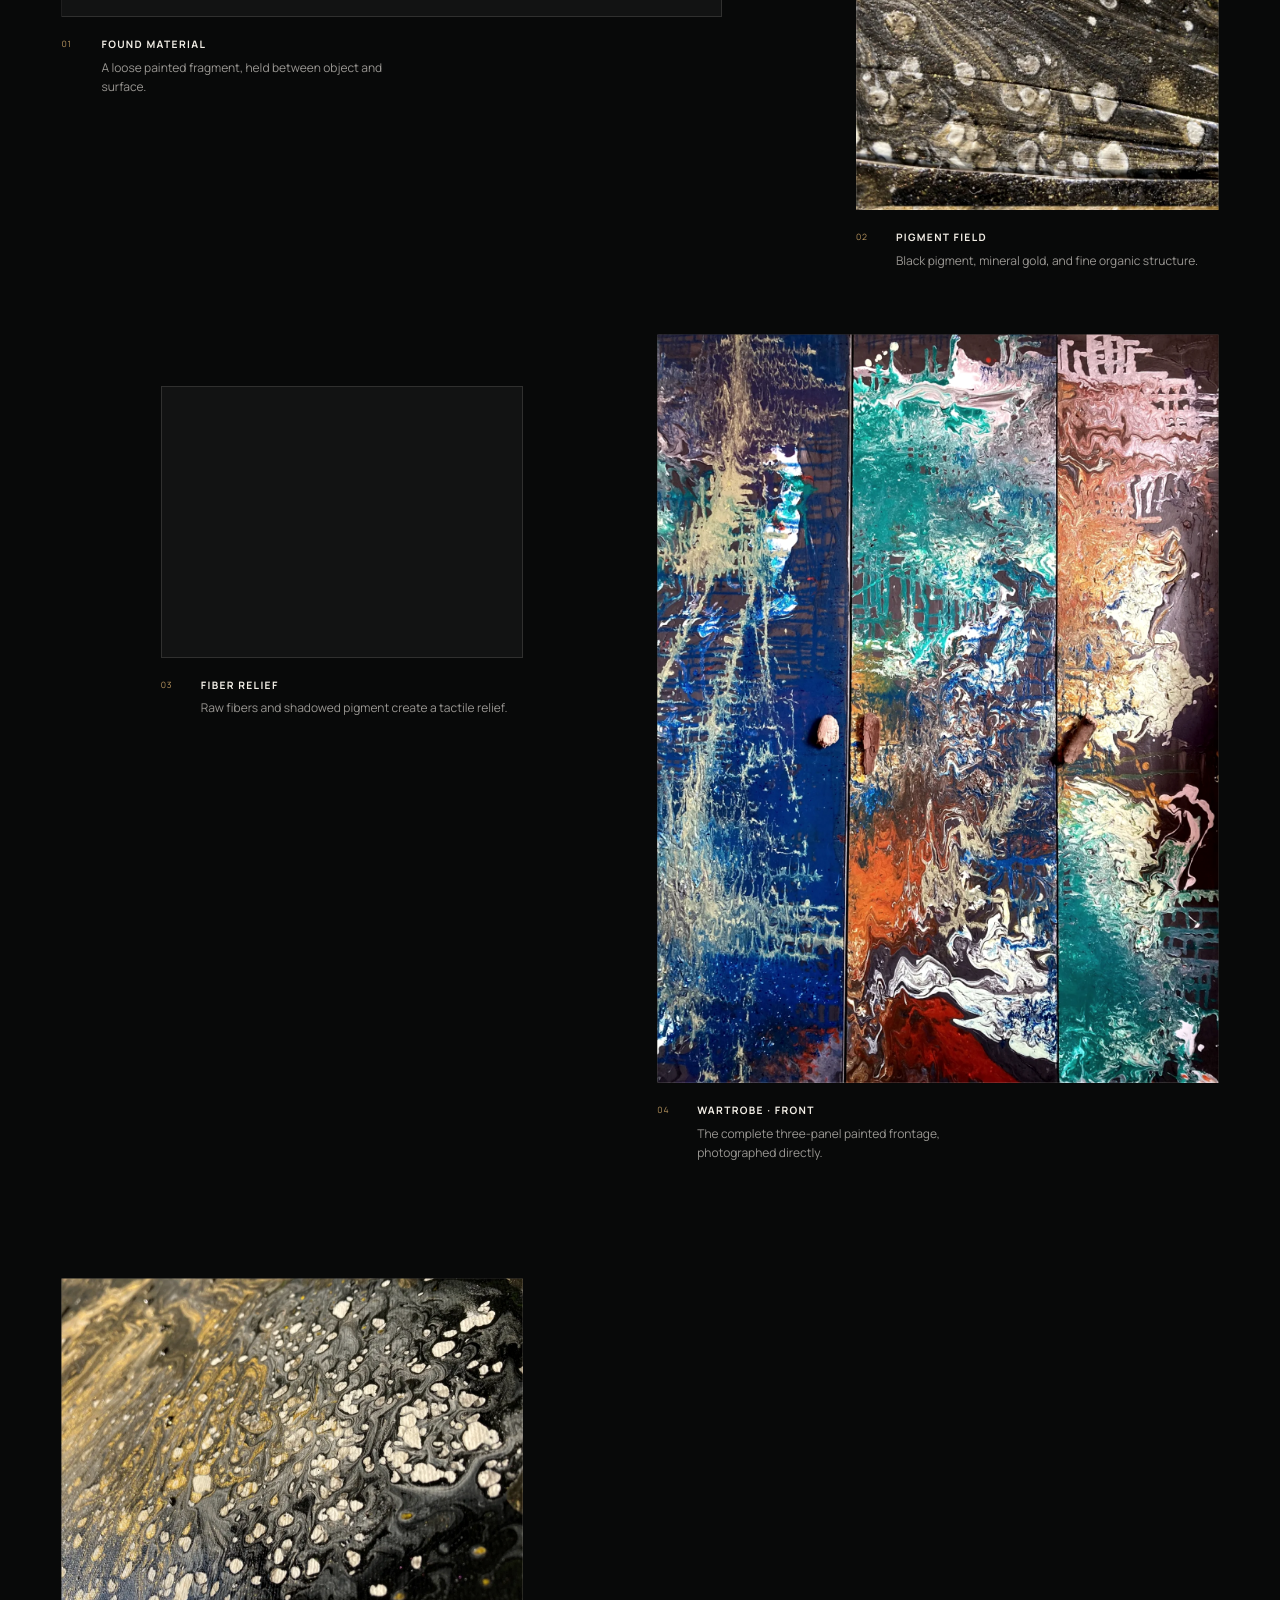
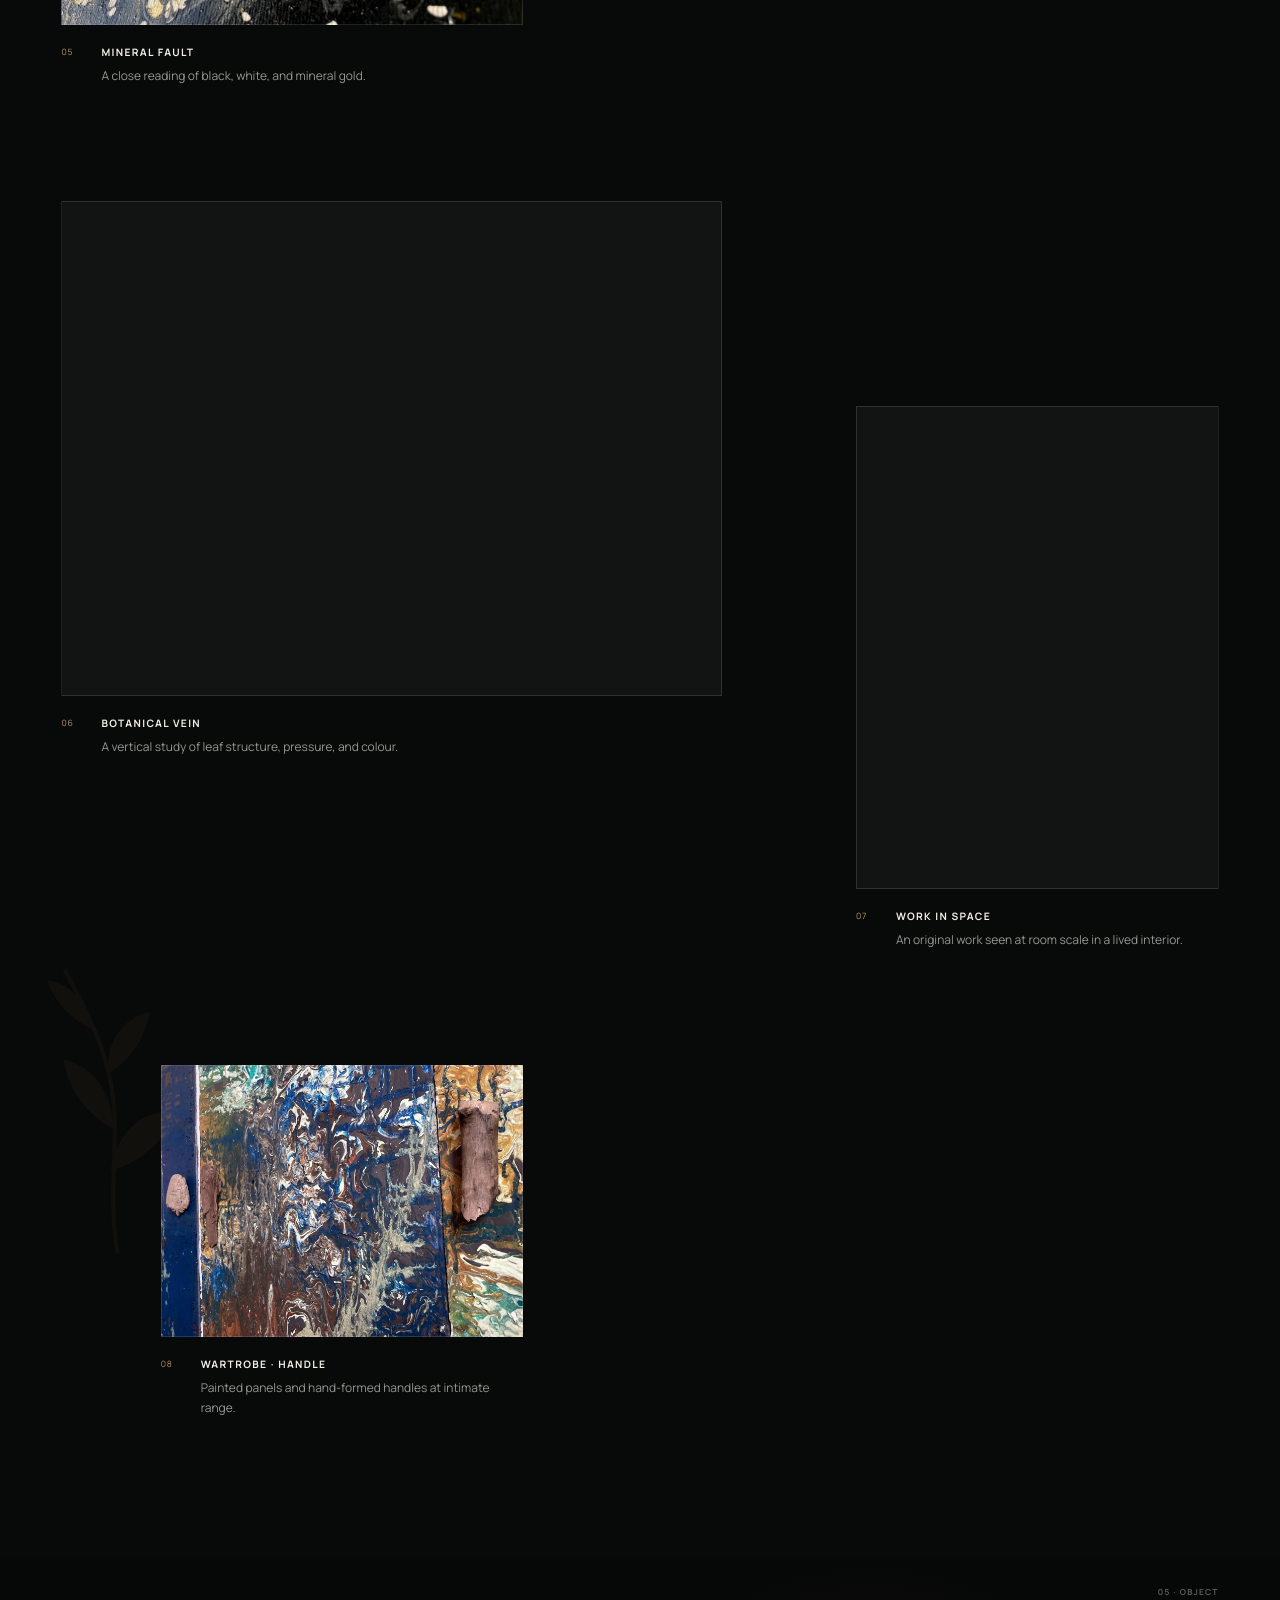
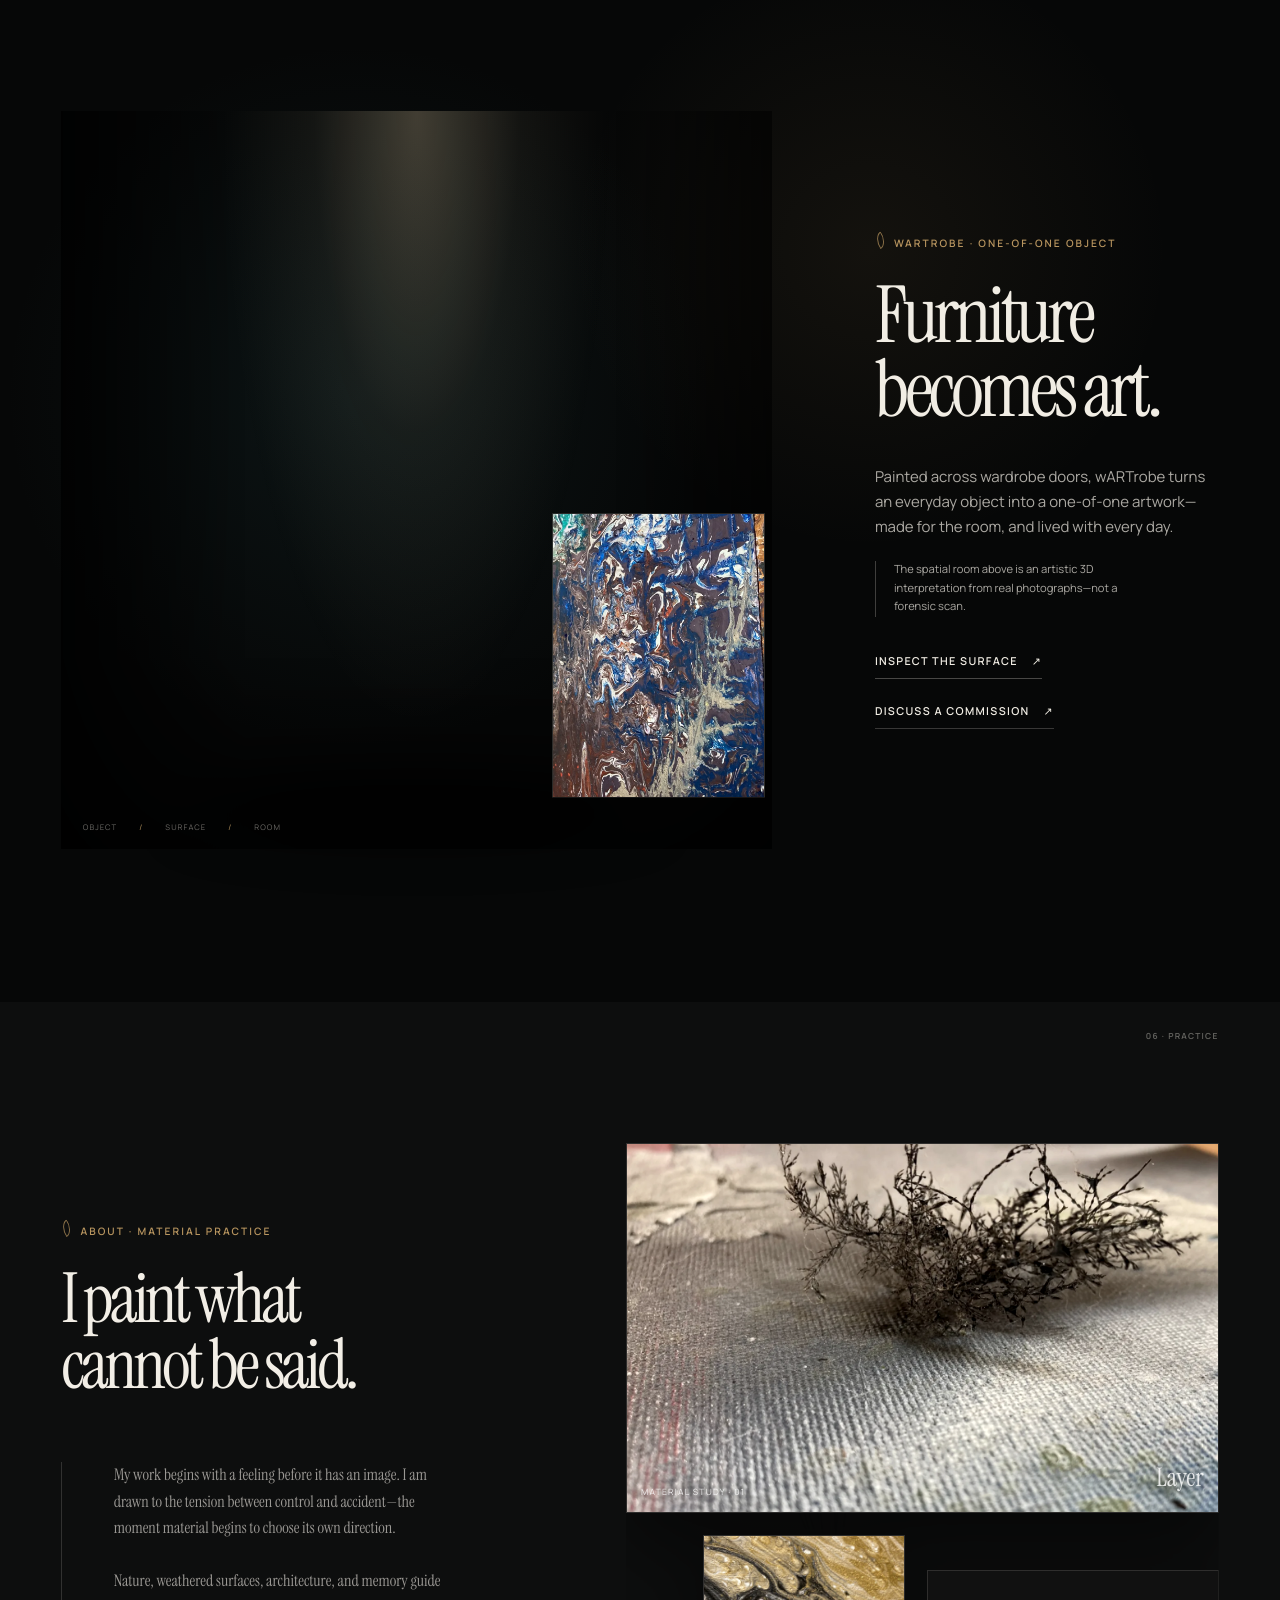
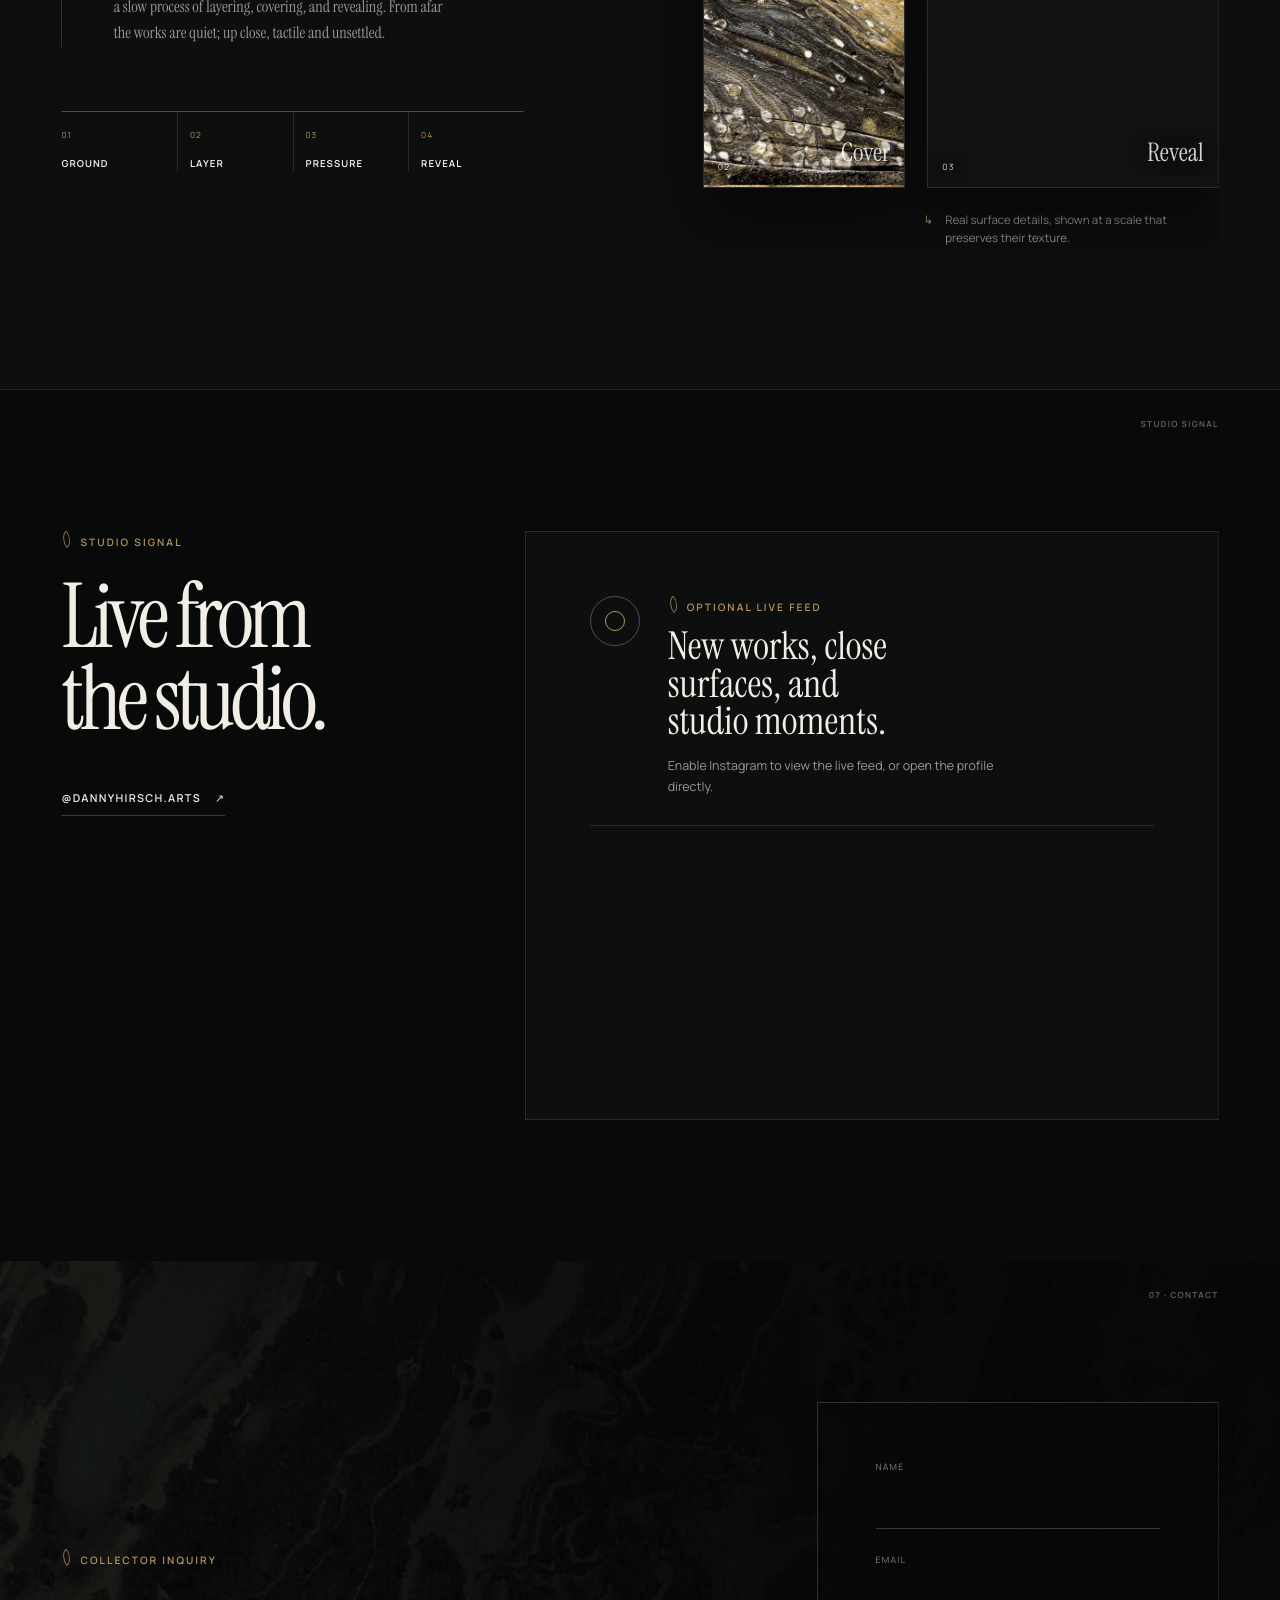
==== commit 742b0239: "d" ====
--- a/index.html
+++ b/index.html
@@ -23,8 +23,8 @@
     <link rel="preload" as="font" href="assets/fonts/manrope-variable.woff2" type="font/woff2" crossorigin>
     <link rel="preload" as="image" href="assets/optimized/images/hero.webp" type="image/webp" fetchpriority="high">
     <script>document.documentElement.classList.add('has-js');</script>
-    <link rel="stylesheet" href="DannyHirschArtsHomepage.css?v=20260723-gallery-30">
-    <link rel="stylesheet" href="DannyHirschArtsCinematic.css?v=20260723-gallery-30">
+    <link rel="stylesheet" href="DannyHirschArtsHomepage.css?v=20260724-gallery-32">
+    <link rel="stylesheet" href="DannyHirschArtsCinematic.css?v=20260724-gallery-32">
     <script type="importmap">
       {"imports":{"three":"./assets/vendor/three/three.module.min.js","three/addons/":"./assets/vendor/three/addons/"}}
     </script>
@@ -64,6 +64,38 @@
     </header>
 
     <div class="scroll-progress" aria-hidden="true"></div>
+
+    <section class="experience-choice" data-experience-choice role="dialog" aria-modal="true" aria-labelledby="experience-choice-title" aria-describedby="experience-choice-description" hidden>
+      <div class="experience-choice__atmosphere" aria-hidden="true"><span></span><i></i></div>
+      <div class="experience-choice__shell">
+        <header class="experience-choice__heading">
+          <p>The threshold is open</p>
+          <h2 id="experience-choice-title">Choose how<br>you enter.</h2>
+          <span id="experience-choice-description">Follow the editorial exhibition, or step directly into the walkable 3D gallery.</span>
+        </header>
+        <div class="experience-choice__options" role="group" aria-label="Choose an exhibition experience">
+          <button class="experience-choice__option experience-choice__option--classic" type="button" data-experience-classic aria-describedby="experience-classic-description">
+            <span class="experience-choice__number" aria-hidden="true">01</span>
+            <span class="experience-choice__option-copy">
+              <small>Curated scroll</small>
+              <strong>Classic site</strong>
+              <span id="experience-classic-description">Artwork chapters, surfaces, process, and inquiry in a refined editorial journey.</span>
+            </span>
+            <i aria-hidden="true">Enter site&nbsp; ↘</i>
+          </button>
+          <button class="experience-choice__option experience-choice__option--spatial" type="button" data-experience-3d aria-describedby="experience-spatial-description">
+            <span class="experience-choice__number" aria-hidden="true">02</span>
+            <span class="experience-choice__option-copy">
+              <small>Walkable exhibition</small>
+              <strong>Interactive 3D Gallery</strong>
+              <span id="experience-spatial-description">Move through the Blender-built rooms and approach genuine artwork photography in space.</span>
+            </span>
+            <i aria-hidden="true">Enter gallery&nbsp; ↗</i>
+          </button>
+        </div>
+        <p class="experience-choice__note">The classic site still includes the curated Private Room.</p>
+      </div>
+    </section>
 
     <main id="top">
       <section class="hero" aria-labelledby="hero-title" data-cinematic-hero data-chapter="00 · Threshold">
@@ -544,7 +576,6 @@
         <header class="room-experience__header">
           <div><p>Private Room · 360° gallery</p><h2 id="room-experience-title">Walk into the work.</h2></div>
           <div class="room-experience__header-actions">
-            <button class="room-experience__demo" type="button" data-room-demo aria-pressed="false"><span aria-hidden="true"></span><b>3D site demo</b></button>
             <button class="room-experience__theme" type="button" data-room-theme aria-label="Switch room to light theme"><span aria-hidden="true"></span><b>Light</b></button>
             <button class="room-experience__close" type="button" data-room-close aria-label="Leave private room"><span aria-hidden="true"></span></button>
           </div>
@@ -566,32 +597,54 @@
 
         <aside class="room-experience__site-panel" data-gallery-site-panel aria-live="polite" hidden>
           <button type="button" class="room-experience__site-close" data-gallery-site-close aria-label="Close room information">×</button>
-          <p data-gallery-site-kicker>3D Site Demo</p>
+          <p data-gallery-site-kicker>Spatial exhibition</p>
           <h3 data-gallery-site-title>Room information</h3>
           <p data-gallery-site-body></p>
           <a href="#about" data-gallery-site-link>Open information <span aria-hidden="true">↗</span></a>
         </aside>
 
-        <nav class="room-experience__demo-nav" data-gallery-demo-nav aria-label="3D website rooms" hidden>
-          <span>Room tour</span>
-          <button type="button" data-gallery-demo-room="gallery-hall">Gallery hall</button>
-          <button type="button" data-gallery-demo-room="private-room">Private room</button>
-          <button type="button" data-gallery-demo-room="contact-room">Meet &amp; contact</button>
-          <button type="button" data-gallery-demo-art>Artworks</button>
-          <button type="button" data-gallery-demo-panel="about">About</button>
-          <button type="button" data-gallery-demo-panel="process">Process</button>
-          <button type="button" data-gallery-demo-panel="inquiry">Inquiry</button>
-          <button type="button" data-gallery-demo-panel="privacy">Privacy</button>
-          <button type="button" data-gallery-demo-panel="imprint">Imprint</button>
+        <nav class="room-experience__demo-nav room-experience__sidebar" data-gallery-demo-nav aria-label="Navigate the 3D exhibition" hidden>
+          <header class="room-experience__sidebar-heading">
+            <span>Spatial map</span>
+            <small>Choose a room or story</small>
+          </header>
+          <div class="room-experience__sidebar-scroll">
+            <p>Rooms</p>
+            <button type="button" data-index="01" data-gallery-demo-room="gallery-hall">Gallery Hall</button>
+            <button type="button" data-index="02" data-gallery-demo-room="private-room">Private Room</button>
+            <button type="button" data-index="03" data-gallery-demo-room="contact-room">Meet &amp; Contact</button>
+            <p>Explore</p>
+            <button type="button" data-index="04" data-gallery-demo-art>Artwork Index</button>
+            <button type="button" data-index="05" data-gallery-demo-panel="about">About</button>
+            <button type="button" data-index="06" data-gallery-demo-panel="process">Process</button>
+            <button type="button" data-index="07" data-gallery-demo-panel="inquiry">Inquiry</button>
+            <p>Legal</p>
+            <button type="button" data-index="08" data-gallery-demo-panel="privacy">Privacy</button>
+            <button type="button" data-index="09" data-gallery-demo-panel="imprint">Imprint</button>
+          </div>
         </nav>
 
         <div class="room-experience__walk-controls" data-gallery-controls aria-label="Walkable gallery controls" hidden>
-          <div class="room-experience__dpad" role="group" aria-label="Move through gallery">
+          <div class="room-experience__dpad" data-gallery-joystick="move" role="group" aria-label="Movement joystick">
             <button type="button" data-gallery-move="forward" aria-label="Walk forward">↑</button>
             <button type="button" data-gallery-move="left" aria-label="Step left">←</button>
             <button type="button" data-gallery-move="backward" aria-label="Walk backward">↓</button>
             <button type="button" data-gallery-move="right" aria-label="Step right">→</button>
-          </div>
+            <span class="room-experience__stick-ring" aria-hidden="true"></span>
+            <span class="room-experience__stick-knob" aria-hidden="true"></span>
+            <span class="room-experience__stick-label" aria-hidden="true">Move</span>
+          </div>
+          <div class="room-experience__look-stick" data-gallery-joystick="look" role="group" aria-label="Look joystick">
+            <button type="button" data-gallery-look-control aria-label="Drag to look around the gallery">
+              <span class="room-experience__stick-ring" aria-hidden="true"></span>
+              <span class="room-experience__stick-knob" aria-hidden="true"></span>
+            </button>
+            <span class="room-experience__stick-label" aria-hidden="true">Look</span>
+          </div>
+          <button class="room-experience__motion-look" type="button" data-gallery-motion-look aria-label="Enable motion look using phone movement" aria-pressed="false">
+            <span class="room-experience__motion-icon" aria-hidden="true"><i></i></span>
+            <span><b>Motion look</b><small>Use phone movement</small></span>
+          </button>
           <div class="room-experience__tour" role="group" aria-label="Curated artwork views">
             <button type="button" data-gallery-view-prev aria-label="Previous curated artwork view">Previous work</button>
             <button type="button" data-gallery-reset aria-label="Return to gallery entrance">Entrance</button>
@@ -625,6 +678,6 @@
       </div>
     </div>
 
-    <script src="DannyHirschArtsHomepage.js?v=20260723-gallery-30" defer></script>
+    <script src="DannyHirschArtsHomepage.js?v=20260724-gallery-32" defer></script>
   </body>
 </html>
--- a/DannyHirschArtsCinematic.css
+++ b/DannyHirschArtsCinematic.css
@@ -1059,55 +1059,6 @@
   cursor: pointer;
 }
 
-.room-experience__demo {
-  min-height: 52px;
-  display: none;
-  align-items: center;
-  gap: 9px;
-  padding: 0 16px;
-  border: 1px solid rgba(198, 163, 107, 0.58);
-  color: inherit;
-  background: rgba(6, 7, 6, 0.62);
-  cursor: pointer;
-}
-
-.room-experience.is-webgl-ready .room-experience__demo { display: inline-flex; }
-
-.room-experience__demo span {
-  position: relative;
-  width: 13px;
-  height: 18px;
-  display: block;
-  border: 1px solid currentColor;
-  border-radius: 100% 0 100% 0;
-  transform: rotate(-33deg);
-}
-
-.room-experience__demo span::after {
-  position: absolute;
-  top: 2px;
-  bottom: 2px;
-  left: 50%;
-  width: 1px;
-  background: currentColor;
-  content: "";
-  transform: rotate(23deg);
-}
-
-.room-experience__demo b {
-  font-size: 0.52rem;
-  font-weight: 700;
-  letter-spacing: 0.14em;
-  text-transform: uppercase;
-}
-
-.room-experience__demo:hover,
-.room-experience__demo:focus-visible,
-.room-experience__demo[aria-pressed="true"] {
-  border-color: #d0ab6f;
-  background: rgba(111, 79, 35, 0.72);
-}
-
 .room-experience__theme span {
   width: 12px;
   height: 12px;
@@ -1433,7 +1384,6 @@
 }
 
 body[data-theme="light"] .room-experience__theme,
-body[data-theme="light"] .room-experience__demo,
 body[data-theme="light"] .room-experience__art,
 body[data-theme="light"] .room-experience__dpad button,
 body[data-theme="light"] .room-experience__tour button,
@@ -2268,24 +2218,12 @@
   .room-experience__facts dt { font-size: 0.38rem; }
   .room-experience__facts dd { font-size: 0.51rem; }
 
-  .room-experience__demo,
   .room-experience__theme {
     min-width: 48px;
     min-height: 48px;
     justify-content: center;
     padding-inline: 10px;
   }
-
-  .room-experience__demo b { display: none; }
-  .room-experience__demo::after {
-    content: "Demo";
-    font-size: 0.44rem;
-    font-weight: 700;
-    letter-spacing: 0.08em;
-    text-transform: uppercase;
-  }
-
-  .room-experience__demo span { width: 10px; height: 14px; }
 
   .room-experience__demo-nav {
     top: max(94px, calc(78px + env(safe-area-inset-top)));
@@ -2469,3 +2407,1156 @@
     opacity: 1 !important;
   }
 }
+
+/* --------------------------------------------------------------------------
+   Experience threshold + spatial exhibition controls
+   -------------------------------------------------------------------------- */
+
+.experience-choice[hidden],
+.room-experience__demo-nav[hidden] {
+  display: none !important;
+}
+
+.experience-choice {
+  position: fixed;
+  inset: 0;
+  z-index: 420;
+  display: grid;
+  min-height: 100dvh;
+  overflow-x: hidden;
+  overflow-y: auto;
+  place-items: center;
+  padding: max(34px, env(safe-area-inset-top)) max(32px, env(safe-area-inset-right)) max(34px, env(safe-area-inset-bottom)) max(32px, env(safe-area-inset-left));
+  background:
+    linear-gradient(90deg, rgba(5, 5, 4, 0.96) 0%, rgba(5, 5, 4, 0.83) 44%, rgba(5, 5, 4, 0.92) 100%),
+    url("assets/cinematic/threshold-poster.webp") center / cover no-repeat,
+    #050504;
+  color: #f3efe7;
+  isolation: isolate;
+  animation: experienceChoiceReveal 900ms cubic-bezier(0.2, 0.72, 0.2, 1) both;
+}
+
+.experience-choice::before,
+.experience-choice::after {
+  position: fixed;
+  z-index: -1;
+  content: "";
+  pointer-events: none;
+}
+
+.experience-choice::before {
+  inset: 0;
+  background:
+    radial-gradient(circle at 72% 42%, rgba(194, 148, 84, 0.2), transparent 31%),
+    linear-gradient(115deg, transparent 20%, rgba(255, 238, 196, 0.055) 48%, transparent 67%);
+  mix-blend-mode: screen;
+}
+
+.experience-choice::after {
+  inset: 14px;
+  border: 1px solid rgba(211, 176, 119, 0.18);
+  box-shadow: inset 0 0 100px rgba(0, 0, 0, 0.48);
+}
+
+.experience-choice__atmosphere,
+.experience-choice__atmosphere::before,
+.experience-choice__atmosphere::after {
+  position: fixed;
+  inset: 0;
+  z-index: -1;
+  content: "";
+  pointer-events: none;
+}
+
+.experience-choice__atmosphere::before {
+  inset: auto -7vw -14vh auto;
+  width: min(46vw, 760px);
+  height: min(86vh, 1060px);
+  background: url("assets/cinematic/threshold-botanical.webp") right bottom / contain no-repeat;
+  filter: brightness(0.5) saturate(0.72) drop-shadow(-30px 20px 42px rgba(0, 0, 0, 0.82));
+  opacity: 0.38;
+  transform: rotate(-3deg);
+}
+
+.experience-choice__atmosphere::after {
+  opacity: 0.18;
+  background-image:
+    radial-gradient(circle at 20% 30%, rgba(255, 255, 255, 0.18) 0 0.5px, transparent 0.7px),
+    radial-gradient(circle at 70% 60%, rgba(255, 255, 255, 0.12) 0 0.45px, transparent 0.7px);
+  background-position: 0 0, 4px 7px;
+  background-size: 9px 9px, 13px 13px;
+  mix-blend-mode: soft-light;
+}
+
+.experience-choice__atmosphere > span,
+.experience-choice__atmosphere > i {
+  position: fixed;
+  z-index: -1;
+  border-radius: 50%;
+  content: "";
+  pointer-events: none;
+}
+
+.experience-choice__atmosphere > span {
+  top: 12%;
+  left: 46%;
+  width: 38vw;
+  height: 64vh;
+  background: rgba(211, 172, 108, 0.07);
+  filter: blur(92px);
+  transform: rotate(24deg);
+}
+
+.experience-choice__atmosphere > i {
+  right: 10%;
+  bottom: 18%;
+  width: 3px;
+  height: 3px;
+  box-shadow: -28vw -14vh 0 rgba(217, 181, 115, 0.56), -20vw 9vh 0 rgba(217, 181, 115, 0.38), -9vw -27vh 0 rgba(217, 181, 115, 0.4), 6vw -17vh 0 rgba(217, 181, 115, 0.3), 11vw 5vh 0 rgba(217, 181, 115, 0.3);
+}
+
+.experience-choice__shell {
+  width: min(1480px, 100%);
+  display: grid;
+  grid-template-columns: minmax(250px, 0.68fr) minmax(620px, 1.42fr);
+  gap: clamp(42px, 6vw, 118px);
+  align-items: center;
+  margin: auto;
+}
+
+.experience-choice__heading {
+  align-self: center;
+}
+
+.experience-choice__heading > p {
+  margin: 0 0 clamp(22px, 3vw, 42px);
+  color: #caa46a;
+  font-size: 0.65rem;
+  font-weight: 700;
+  letter-spacing: 0.29em;
+  text-transform: uppercase;
+}
+
+.experience-choice__heading h2 {
+  max-width: 7.2ch;
+  margin: 0;
+  font-family: var(--serif);
+  font-size: clamp(4.75rem, 7.2vw, 8.5rem);
+  font-weight: 400;
+  letter-spacing: -0.045em;
+  line-height: 0.86;
+  text-wrap: balance;
+}
+
+.experience-choice__heading > span {
+  display: block;
+  max-width: 35ch;
+  margin-top: clamp(26px, 4vw, 52px);
+  color: rgba(239, 234, 224, 0.62);
+  font-size: clamp(0.78rem, 0.9vw, 0.98rem);
+  line-height: 1.72;
+}
+
+.experience-choice__options {
+  display: grid;
+  grid-template-columns: repeat(2, minmax(0, 1fr));
+  border: 1px solid rgba(213, 177, 117, 0.25);
+  background: rgba(5, 5, 4, 0.48);
+  box-shadow: 0 34px 100px rgba(0, 0, 0, 0.56);
+}
+
+.experience-choice__option {
+  position: relative;
+  min-width: 0;
+  min-height: clamp(420px, 57vh, 650px);
+  overflow: hidden;
+  border: 0;
+  border-right: 1px solid rgba(213, 177, 117, 0.22);
+  border-radius: 0;
+  color: inherit;
+  background: #0a0a08;
+  cursor: pointer;
+  isolation: isolate;
+  text-align: left;
+  transition: color 420ms ease, transform 650ms cubic-bezier(0.18, 0.74, 0.18, 1);
+}
+
+.experience-choice__option:last-child {
+  border-right: 0;
+}
+
+.experience-choice__option::before,
+.experience-choice__option::after {
+  position: absolute;
+  inset: 0;
+  z-index: -2;
+  content: "";
+  transition: filter 850ms ease, opacity 700ms ease, transform 1.1s cubic-bezier(0.17, 0.76, 0.2, 1);
+}
+
+.experience-choice__option::after {
+  z-index: -1;
+  background: linear-gradient(180deg, rgba(4, 4, 3, 0.32), rgba(4, 4, 3, 0.3) 35%, rgba(4, 4, 3, 0.94) 88%);
+}
+
+.experience-choice__option--classic::before {
+  background: url("assets/cinematic/threshold-poster.webp") 29% center / cover no-repeat;
+  filter: grayscale(0.35) brightness(0.54) saturate(0.78);
+  transform: scale(1.06);
+}
+
+.experience-choice__option--spatial::before {
+  background: url("assets/cinematic/threshold-room-center.webp") center / cover no-repeat;
+  filter: brightness(0.5) saturate(0.78);
+  transform: scale(1.04);
+}
+
+.experience-choice__option:hover::before,
+.experience-choice__option:focus-visible::before {
+  filter: brightness(0.74) saturate(1.02);
+  transform: scale(1.12);
+}
+
+.experience-choice__option:hover,
+.experience-choice__option:focus-visible {
+  color: #fffaf0;
+  transform: translateY(-6px);
+}
+
+.experience-choice__option:focus-visible {
+  z-index: 3;
+  outline: 2px solid #d2a760;
+  outline-offset: -5px;
+}
+
+.experience-choice__number {
+  position: absolute;
+  top: clamp(22px, 2.4vw, 34px);
+  left: clamp(22px, 2.4vw, 34px);
+  color: rgba(225, 191, 133, 0.8);
+  font-size: 0.58rem;
+  font-weight: 700;
+  letter-spacing: 0.25em;
+}
+
+.experience-choice__option-copy {
+  position: absolute;
+  right: clamp(22px, 2.5vw, 38px);
+  bottom: clamp(70px, 8vh, 104px);
+  left: clamp(22px, 2.5vw, 38px);
+  display: grid;
+  gap: 10px;
+}
+
+.experience-choice__option-copy small {
+  color: #caa46a;
+  font-size: 0.55rem;
+  font-weight: 700;
+  letter-spacing: 0.24em;
+  text-transform: uppercase;
+}
+
+.experience-choice__option-copy strong {
+  max-width: 10ch;
+  font-family: var(--serif);
+  font-size: clamp(2.4rem, 3.2vw, 4.4rem);
+  font-weight: 400;
+  letter-spacing: -0.03em;
+  line-height: 0.95;
+}
+
+.experience-choice__option-copy > span {
+  max-width: 37ch;
+  color: rgba(239, 234, 224, 0.7);
+  font-size: clamp(0.68rem, 0.72vw, 0.78rem);
+  line-height: 1.56;
+}
+
+.experience-choice__option > i {
+  position: absolute;
+  right: clamp(22px, 2.5vw, 38px);
+  bottom: 25px;
+  left: clamp(22px, 2.5vw, 38px);
+  padding-top: 14px;
+  border-top: 1px solid rgba(221, 187, 127, 0.34);
+  color: rgba(245, 239, 226, 0.8);
+  font-size: 0.56rem;
+  font-style: normal;
+  font-weight: 700;
+  letter-spacing: 0.2em;
+  text-transform: uppercase;
+}
+
+.experience-choice__note {
+  grid-column: 2;
+  margin: -24px 0 0;
+  color: rgba(239, 234, 224, 0.46);
+  font-size: 0.54rem;
+  letter-spacing: 0.18em;
+  text-align: right;
+  text-transform: uppercase;
+}
+
+body.experience-choice-open {
+  overflow: hidden;
+}
+
+@keyframes experienceChoiceReveal {
+  from { opacity: 0; }
+  to { opacity: 1; }
+}
+
+/* Vertical in-room map. It intentionally remains architectural in both themes. */
+
+.room-experience__demo-nav {
+  position: absolute;
+  top: max(136px, calc(116px + env(safe-area-inset-top)));
+  right: auto;
+  bottom: max(154px, calc(138px + env(safe-area-inset-bottom)));
+  left: max(18px, calc(10px + env(safe-area-inset-left)));
+  z-index: 12;
+  display: grid;
+  width: min(222px, 21vw);
+  max-width: 222px;
+  min-height: 0;
+  padding: 0;
+  overflow: hidden;
+  grid-template-rows: auto minmax(0, 1fr);
+  align-items: stretch;
+  gap: 0;
+  border: 1px solid rgba(211, 176, 119, 0.25);
+  background: linear-gradient(145deg, rgba(10, 10, 8, 0.91), rgba(5, 5, 4, 0.78));
+  box-shadow: 0 22px 64px rgba(0, 0, 0, 0.42);
+  color: #eee9de;
+  transform: none;
+  -webkit-backdrop-filter: blur(18px) saturate(0.86);
+  backdrop-filter: blur(18px) saturate(0.86);
+}
+
+.room-experience.is-demo-mode .room-experience__demo-nav:not(:focus-within) {
+  width: min(222px, 21vw);
+  height: auto;
+  overflow: hidden;
+  clip-path: none;
+  white-space: normal;
+}
+
+.room-experience__sidebar-heading {
+  display: grid;
+  gap: 6px;
+  padding: 18px 17px 16px;
+  border-bottom: 1px solid rgba(211, 176, 119, 0.18);
+}
+
+.room-experience__sidebar-heading span {
+  min-height: 0;
+  padding: 0;
+  color: #caa46a;
+  font-size: 0.52rem;
+  font-weight: 700;
+  letter-spacing: 0.24em;
+  text-transform: uppercase;
+}
+
+.room-experience__sidebar-heading small {
+  color: rgba(238, 233, 222, 0.54);
+  font-size: 0.55rem;
+  line-height: 1.35;
+}
+
+.room-experience__sidebar-scroll {
+  min-height: 0;
+  overflow-y: auto;
+  overscroll-behavior: contain;
+  padding: 7px 10px 11px;
+  scrollbar-color: rgba(202, 164, 106, 0.46) transparent;
+  scrollbar-gutter: stable;
+  scrollbar-width: thin;
+}
+
+.room-experience__sidebar-scroll > p {
+  margin: 13px 7px 6px;
+  color: rgba(238, 233, 222, 0.36);
+  font-size: 0.43rem;
+  font-weight: 700;
+  letter-spacing: 0.24em;
+  text-transform: uppercase;
+}
+
+.room-experience__sidebar-scroll > button {
+  position: relative;
+  display: grid;
+  width: 100%;
+  min-height: 43px;
+  grid-template-columns: 31px minmax(0, 1fr);
+  align-items: center;
+  padding: 7px 8px;
+  border: 0;
+  border-top: 1px solid rgba(238, 233, 222, 0.09);
+  border-radius: 0;
+  color: rgba(238, 233, 222, 0.74);
+  background: transparent;
+  cursor: pointer;
+  font-size: 0.58rem;
+  letter-spacing: 0.08em;
+  text-align: left;
+  transition: background-color 220ms ease, color 220ms ease, padding-left 220ms ease;
+}
+
+.room-experience__sidebar-scroll > button::before {
+  color: rgba(202, 164, 106, 0.62);
+  content: attr(data-index);
+  font-size: 0.44rem;
+  letter-spacing: 0.14em;
+}
+
+.room-experience__sidebar-scroll > button:hover,
+.room-experience__sidebar-scroll > button:focus-visible,
+.room-experience__sidebar-scroll > button[aria-current="true"],
+.room-experience__sidebar-scroll > button[aria-pressed="true"] {
+  padding-left: 12px;
+  color: #fff8ec;
+  background: rgba(202, 164, 106, 0.13);
+}
+
+.room-experience__sidebar-scroll > button:focus-visible {
+  outline: 1px solid rgba(218, 180, 116, 0.86);
+  outline-offset: -2px;
+}
+
+body[data-theme="light"] .room-experience.is-webgl-ready .room-experience__demo-nav {
+  color: #f2ede3;
+  background: linear-gradient(145deg, rgba(19, 18, 15, 0.9), rgba(8, 8, 7, 0.77));
+}
+
+.room-experience__stick-ring,
+.room-experience__stick-knob,
+.room-experience__stick-label,
+.room-experience__look-stick,
+.room-experience__motion-look {
+  display: none;
+}
+
+@media (max-width: 1050px) and (min-width: 761px) {
+  .experience-choice__shell {
+    grid-template-columns: minmax(210px, 0.55fr) minmax(520px, 1.45fr);
+    gap: 34px;
+  }
+
+  .experience-choice__heading h2 {
+    font-size: clamp(4rem, 7.7vw, 6rem);
+  }
+
+  .experience-choice__option {
+    min-height: min(570px, 66vh);
+  }
+
+  .room-experience__demo-nav,
+  .room-experience.is-demo-mode .room-experience__demo-nav:not(:focus-within) {
+    width: 188px;
+  }
+}
+
+@media (max-height: 670px) and (min-width: 761px) {
+  .experience-choice {
+    padding-block: 20px;
+  }
+
+  .experience-choice__option {
+    min-height: 510px;
+  }
+
+  .experience-choice__heading h2 {
+    font-size: clamp(3.8rem, 7vw, 5.4rem);
+  }
+
+  .experience-choice__heading > span {
+    margin-top: 24px;
+  }
+}
+
+@media (max-width: 760px) {
+  .experience-choice {
+    display: block;
+    padding: max(30px, calc(20px + env(safe-area-inset-top))) max(18px, calc(14px + env(safe-area-inset-right))) max(30px, calc(20px + env(safe-area-inset-bottom))) max(18px, calc(14px + env(safe-area-inset-left)));
+  }
+
+  .experience-choice::after {
+    inset: 8px;
+  }
+
+  .experience-choice__atmosphere::before {
+    right: -25vw;
+    bottom: -10vh;
+    width: 92vw;
+    height: 70vh;
+    opacity: 0.27;
+  }
+
+  .experience-choice__shell {
+    display: grid;
+    width: 100%;
+    grid-template-columns: 1fr;
+    gap: 26px;
+  }
+
+  .experience-choice__heading > p {
+    margin-bottom: 16px;
+    font-size: 0.52rem;
+  }
+
+  .experience-choice__heading h2 {
+    max-width: 9ch;
+    font-size: clamp(3.55rem, 16vw, 5rem);
+    line-height: 0.88;
+  }
+
+  .experience-choice__heading > span {
+    max-width: 39ch;
+    margin-top: 18px;
+    font-size: 0.72rem;
+    line-height: 1.55;
+  }
+
+  .experience-choice__options {
+    grid-template-columns: 1fr;
+  }
+
+  .experience-choice__option,
+  .experience-choice__option:last-child {
+    min-height: clamp(238px, 32vh, 300px);
+    border-right: 0;
+    border-bottom: 1px solid rgba(213, 177, 117, 0.22);
+  }
+
+  .experience-choice__option:last-child {
+    border-bottom: 0;
+  }
+
+  .experience-choice__option:hover,
+  .experience-choice__option:focus-visible {
+    transform: none;
+  }
+
+  .experience-choice__number {
+    top: 17px;
+    left: 18px;
+  }
+
+  .experience-choice__option-copy {
+    right: 18px;
+    bottom: 55px;
+    left: 18px;
+    gap: 6px;
+  }
+
+  .experience-choice__option-copy strong {
+    max-width: 13ch;
+    font-size: clamp(2.25rem, 11vw, 3.1rem);
+  }
+
+  .experience-choice__option-copy > span {
+    max-width: 42ch;
+    font-size: 0.64rem;
+    line-height: 1.42;
+  }
+
+  .experience-choice__option > i {
+    right: 18px;
+    bottom: 14px;
+    left: 18px;
+    padding-top: 10px;
+    font-size: 0.48rem;
+  }
+
+  .experience-choice__note {
+    grid-column: 1;
+    margin: -12px 0 0;
+    font-size: 0.46rem;
+    text-align: left;
+  }
+
+  .room-experience__demo-nav,
+  .room-experience.is-demo-mode .room-experience__demo-nav:not(:focus-within) {
+    top: max(126px, calc(108px + env(safe-area-inset-top)));
+    right: auto;
+    bottom: max(214px, calc(196px + env(safe-area-inset-bottom)));
+    left: max(10px, calc(6px + env(safe-area-inset-left)));
+    width: min(160px, 42vw);
+    max-width: 160px;
+    height: auto;
+    overflow: hidden;
+    clip-path: none;
+    white-space: normal;
+  }
+
+  .room-experience__sidebar-heading {
+    gap: 3px;
+    padding: 12px 11px 10px;
+  }
+
+  .room-experience__sidebar-heading span {
+    min-height: 0;
+    padding: 0;
+    font-size: 0.43rem;
+  }
+
+  .room-experience__sidebar-heading small {
+    font-size: 0.46rem;
+  }
+
+  .room-experience__sidebar-scroll {
+    padding: 3px 6px 7px;
+  }
+
+  .room-experience__sidebar-scroll > p {
+    margin: 8px 5px 3px;
+    font-size: 0.36rem;
+  }
+
+  .room-experience__sidebar-scroll > button {
+    min-height: 42px;
+    grid-template-columns: 26px minmax(0, 1fr);
+    padding: 5px 6px;
+    font-size: 0.51rem;
+  }
+
+  .room-experience__dpad,
+  .room-experience__look-stick {
+    position: absolute;
+    bottom: max(22px, calc(12px + env(safe-area-inset-bottom)));
+    z-index: 14;
+    display: block;
+    width: 116px;
+    height: 116px;
+    border: 1px solid rgba(219, 188, 133, 0.26);
+    border-radius: 50%;
+    background: radial-gradient(circle, rgba(25, 24, 20, 0.7) 0 35%, rgba(6, 6, 5, 0.63) 36% 100%);
+    box-shadow: inset 0 0 28px rgba(215, 175, 105, 0.08), 0 14px 34px rgba(0, 0, 0, 0.42);
+    -webkit-backdrop-filter: blur(12px);
+    backdrop-filter: blur(12px);
+    pointer-events: auto;
+    touch-action: none;
+  }
+
+  .room-experience__dpad {
+    right: auto;
+    left: max(14px, calc(8px + env(safe-area-inset-left)));
+    grid-template-columns: none;
+    grid-template-rows: none;
+  }
+
+  .room-experience__look-stick {
+    right: max(14px, calc(8px + env(safe-area-inset-right)));
+    left: auto;
+  }
+
+  .room-experience__dpad > button {
+    position: absolute;
+    z-index: 4;
+    width: 42px;
+    min-width: 42px;
+    height: 42px;
+    min-height: 42px;
+    padding: 0;
+    grid-area: auto;
+    border: 0;
+    border-radius: 50%;
+    color: rgba(239, 232, 218, 0.62);
+    background: transparent;
+    font-size: 0.68rem;
+    touch-action: none;
+  }
+
+  .room-experience__dpad > button[data-gallery-move="forward"] { top: 0; left: 36px; }
+  .room-experience__dpad > button[data-gallery-move="left"] { top: 36px; left: 0; }
+  .room-experience__dpad > button[data-gallery-move="backward"] { bottom: 0; left: 36px; }
+  .room-experience__dpad > button[data-gallery-move="right"] { top: 36px; right: 0; }
+
+  .room-experience__look-stick > button {
+    position: absolute;
+    inset: 0;
+    width: 100%;
+    min-width: 0;
+    height: 100%;
+    min-height: 0;
+    padding: 0;
+    border: 0;
+    border-radius: 50%;
+    background: transparent;
+    cursor: grab;
+    touch-action: none;
+  }
+
+  .room-experience__look-stick > button:active {
+    cursor: grabbing;
+  }
+
+  .room-experience__stick-ring,
+  .room-experience__stick-knob,
+  .room-experience__stick-label {
+    position: absolute;
+    display: block;
+    pointer-events: none;
+  }
+
+  .room-experience__stick-ring {
+    inset: 13px;
+    border: 1px solid rgba(215, 178, 114, 0.18);
+    border-radius: 50%;
+  }
+
+  .room-experience__stick-knob {
+    top: 50%;
+    left: 50%;
+    width: 40px;
+    height: 40px;
+    border: 1px solid rgba(226, 196, 143, 0.4);
+    border-radius: 50%;
+    background: radial-gradient(circle at 36% 32%, rgba(220, 185, 124, 0.35), rgba(47, 41, 31, 0.7) 68%);
+    box-shadow: 0 5px 16px rgba(0, 0, 0, 0.42);
+    transform: translate(calc(-50% + var(--stick-x, 0px)), calc(-50% + var(--stick-y, 0px)));
+    transition: transform 80ms linear, border-color 180ms ease, box-shadow 180ms ease;
+  }
+
+  .room-experience__dpad.is-engaged .room-experience__stick-knob,
+  .room-experience__look-stick:has([data-gallery-look-control].is-engaged) .room-experience__stick-knob,
+  [data-gallery-look-control].is-engaged .room-experience__stick-knob {
+    border-color: rgba(235, 204, 149, 0.86);
+    box-shadow: 0 7px 22px rgba(0, 0, 0, 0.5), 0 0 22px rgba(202, 157, 86, 0.2);
+  }
+
+  .room-experience__stick-label {
+    right: 0;
+    bottom: -19px;
+    left: 0;
+    color: rgba(238, 232, 220, 0.54);
+    font-size: 0.42rem;
+    font-weight: 700;
+    letter-spacing: 0.2em;
+    text-align: center;
+    text-transform: uppercase;
+  }
+
+  .room-experience__motion-look {
+    position: absolute;
+    top: max(98px, calc(80px + env(safe-area-inset-top)));
+    right: max(12px, calc(7px + env(safe-area-inset-right)));
+    z-index: 14;
+    display: flex;
+    min-width: 150px;
+    min-height: 48px;
+    align-items: center;
+    gap: 10px;
+    padding: 7px 11px;
+    border: 1px solid rgba(218, 181, 118, 0.3);
+    border-radius: 0;
+    color: #eee8dd;
+    background: rgba(8, 8, 7, 0.78);
+    box-shadow: 0 10px 28px rgba(0, 0, 0, 0.38);
+    cursor: pointer;
+    pointer-events: auto;
+    text-align: left;
+    -webkit-backdrop-filter: blur(14px);
+    backdrop-filter: blur(14px);
+  }
+
+  .room-experience__motion-look:focus-visible,
+  .room-experience__motion-look[aria-pressed="true"] {
+    border-color: rgba(224, 184, 116, 0.9);
+    outline: none;
+    background: rgba(105, 77, 38, 0.74);
+  }
+
+  .room-experience__motion-look > span:last-child {
+    display: grid;
+    gap: 2px;
+  }
+
+  .room-experience__motion-look b {
+    font-size: 0.52rem;
+    letter-spacing: 0.12em;
+    text-transform: uppercase;
+  }
+
+  .room-experience__motion-look small {
+    color: rgba(238, 232, 220, 0.55);
+    font-size: 0.45rem;
+  }
+
+  .room-experience__motion-icon {
+    position: relative;
+    width: 18px;
+    height: 27px;
+    flex: 0 0 18px;
+    border: 1px solid rgba(226, 196, 143, 0.75);
+    border-radius: 4px;
+  }
+
+  .room-experience__motion-icon::after {
+    position: absolute;
+    bottom: 2px;
+    left: 50%;
+    width: 2px;
+    height: 2px;
+    border-radius: 50%;
+    background: currentcolor;
+    content: "";
+    transform: translateX(-50%);
+  }
+
+  .room-experience__motion-icon i {
+    position: absolute;
+    top: 8px;
+    left: 5px;
+    width: 6px;
+    height: 6px;
+    border: 1px solid rgba(226, 196, 143, 0.7);
+    border-radius: 50%;
+  }
+
+  .room-experience__tour {
+    right: auto;
+    bottom: max(158px, calc(144px + env(safe-area-inset-bottom)));
+    left: 50%;
+    z-index: 14;
+    display: grid;
+    width: min(196px, calc(100vw - 188px));
+    grid-template-columns: repeat(3, minmax(44px, 1fr));
+    gap: 5px;
+    transform: translateX(-50%);
+  }
+
+  .room-experience__tour button {
+    width: auto;
+    min-width: 44px;
+    height: 44px;
+    min-height: 44px;
+  }
+
+  .room-experience.is-demo-mode .room-experience__art {
+    right: max(12px, calc(7px + env(safe-area-inset-right)));
+    bottom: max(222px, calc(206px + env(safe-area-inset-bottom)));
+    left: min(180px, calc(44vw + 14px));
+    max-height: min(35dvh, 270px);
+  }
+
+  .room-experience.has-site-panel-focus .room-experience__demo-nav {
+    visibility: hidden;
+    opacity: 0;
+    pointer-events: none;
+  }
+
+  .room-experience.has-artwork-focus .room-experience__demo-nav {
+    visibility: hidden;
+    opacity: 0;
+    pointer-events: none;
+  }
+
+  .room-experience.has-site-panel-focus .room-experience__walk-controls {
+    visibility: hidden;
+    opacity: 0;
+    pointer-events: none;
+  }
+
+  body[data-theme="light"] .room-experience.is-webgl-ready .room-experience__dpad,
+  body[data-theme="light"] .room-experience.is-webgl-ready .room-experience__look-stick,
+  body[data-theme="light"] .room-experience.is-webgl-ready .room-experience__motion-look {
+    color: #f3ede3;
+    background-color: rgba(13, 12, 10, 0.72);
+  }
+}
+
+/* A phone rotated to landscape is wider than the portrait breakpoint, but it
+   is still a touch-first device. Preserve the twin-stick controller and keep
+   every overlay in a dedicated lane on short, coarse-pointer viewports. */
+@media (min-width: 761px) and (max-height: 560px) and (pointer: coarse) {
+  .room-experience.is-demo-mode .room-experience__header > div:first-child {
+    display: none;
+  }
+
+  .room-experience__demo-nav,
+  .room-experience.is-demo-mode .room-experience__demo-nav:not(:focus-within) {
+    top: max(76px, calc(58px + env(safe-area-inset-top)));
+    right: auto;
+    bottom: max(12px, calc(7px + env(safe-area-inset-bottom)));
+    left: max(10px, calc(6px + env(safe-area-inset-left)));
+    width: 166px;
+    max-width: 20vw;
+    height: auto;
+    overflow: hidden;
+    clip-path: none;
+    white-space: normal;
+  }
+
+  .room-experience__sidebar-heading {
+    gap: 3px;
+    padding: 10px 11px 9px;
+  }
+
+  .room-experience__sidebar-heading span {
+    min-height: 0;
+    padding: 0;
+    font-size: 0.42rem;
+  }
+
+  .room-experience__sidebar-heading small {
+    font-size: 0.44rem;
+  }
+
+  .room-experience__sidebar-scroll {
+    padding: 3px 6px 7px;
+  }
+
+  .room-experience__sidebar-scroll > p {
+    margin: 7px 5px 3px;
+    font-size: 0.35rem;
+  }
+
+  .room-experience__sidebar-scroll > button {
+    min-height: 40px;
+    grid-template-columns: 25px minmax(0, 1fr);
+    padding: 4px 6px;
+    font-size: 0.49rem;
+  }
+
+  .room-experience__dpad,
+  .room-experience__look-stick {
+    position: absolute;
+    bottom: max(14px, calc(8px + env(safe-area-inset-bottom)));
+    z-index: 14;
+    display: block;
+    width: 104px;
+    height: 104px;
+    border: 1px solid rgba(219, 188, 133, 0.26);
+    border-radius: 50%;
+    background: radial-gradient(circle, rgba(25, 24, 20, 0.7) 0 35%, rgba(6, 6, 5, 0.63) 36% 100%);
+    box-shadow: inset 0 0 28px rgba(215, 175, 105, 0.08), 0 14px 34px rgba(0, 0, 0, 0.42);
+    -webkit-backdrop-filter: blur(12px);
+    backdrop-filter: blur(12px);
+    pointer-events: auto;
+    touch-action: none;
+  }
+
+  .room-experience__dpad {
+    right: auto;
+    left: max(186px, calc(178px + env(safe-area-inset-left)));
+    grid-template-columns: none;
+    grid-template-rows: none;
+  }
+
+  .room-experience__look-stick {
+    right: max(14px, calc(8px + env(safe-area-inset-right)));
+    left: auto;
+  }
+
+  .room-experience__dpad > button {
+    position: absolute;
+    z-index: 4;
+    width: 38px;
+    min-width: 38px;
+    height: 38px;
+    min-height: 38px;
+    padding: 0;
+    grid-area: auto;
+    border: 0;
+    border-radius: 50%;
+    color: rgba(239, 232, 218, 0.62);
+    background: transparent;
+    font-size: 0.64rem;
+    touch-action: none;
+  }
+
+  .room-experience__dpad > button[data-gallery-move="forward"] { top: 0; left: 33px; }
+  .room-experience__dpad > button[data-gallery-move="left"] { top: 33px; left: 0; }
+  .room-experience__dpad > button[data-gallery-move="backward"] { bottom: 0; left: 33px; }
+  .room-experience__dpad > button[data-gallery-move="right"] { top: 33px; right: 0; }
+
+  .room-experience__look-stick > button {
+    position: absolute;
+    inset: 0;
+    width: 100%;
+    min-width: 0;
+    height: 100%;
+    min-height: 0;
+    padding: 0;
+    border: 0;
+    border-radius: 50%;
+    background: transparent;
+    touch-action: none;
+  }
+
+  .room-experience__stick-ring,
+  .room-experience__stick-knob,
+  .room-experience__stick-label {
+    position: absolute;
+    display: block;
+    pointer-events: none;
+  }
+
+  .room-experience__stick-ring {
+    inset: 12px;
+    border: 1px solid rgba(215, 178, 114, 0.18);
+    border-radius: 50%;
+  }
+
+  .room-experience__stick-knob {
+    top: 50%;
+    left: 50%;
+    width: 36px;
+    height: 36px;
+    border: 1px solid rgba(226, 196, 143, 0.4);
+    border-radius: 50%;
+    background: radial-gradient(circle at 36% 32%, rgba(220, 185, 124, 0.35), rgba(47, 41, 31, 0.7) 68%);
+    box-shadow: 0 5px 16px rgba(0, 0, 0, 0.42);
+    transform: translate(calc(-50% + var(--stick-x, 0px)), calc(-50% + var(--stick-y, 0px)));
+  }
+
+  .room-experience__stick-label {
+    right: 0;
+    bottom: -15px;
+    left: 0;
+    color: rgba(238, 232, 220, 0.54);
+    font-size: 0.39rem;
+    font-weight: 700;
+    letter-spacing: 0.18em;
+    text-align: center;
+    text-transform: uppercase;
+  }
+
+  .room-experience__motion-look {
+    position: absolute;
+    top: max(76px, calc(58px + env(safe-area-inset-top)));
+    right: max(14px, calc(8px + env(safe-area-inset-right)));
+    z-index: 14;
+    display: flex;
+    min-width: 132px;
+    min-height: 44px;
+    align-items: center;
+    gap: 8px;
+    padding: 6px 9px;
+    border: 1px solid rgba(218, 181, 118, 0.3);
+    border-radius: 0;
+    color: #eee8dd;
+    background: rgba(8, 8, 7, 0.78);
+    box-shadow: 0 10px 28px rgba(0, 0, 0, 0.38);
+    pointer-events: auto;
+    text-align: left;
+    -webkit-backdrop-filter: blur(14px);
+    backdrop-filter: blur(14px);
+  }
+
+  .room-experience__motion-look > span:last-child {
+    display: grid;
+    gap: 1px;
+  }
+
+  .room-experience__motion-look b {
+    font-size: 0.48rem;
+    letter-spacing: 0.1em;
+    text-transform: uppercase;
+  }
+
+  .room-experience__motion-look small {
+    color: rgba(238, 232, 220, 0.55);
+    font-size: 0.41rem;
+  }
+
+  .room-experience__motion-icon {
+    position: relative;
+    width: 16px;
+    height: 24px;
+    flex: 0 0 16px;
+    border: 1px solid rgba(226, 196, 143, 0.75);
+    border-radius: 4px;
+  }
+
+  .room-experience__tour {
+    right: auto;
+    bottom: max(14px, calc(8px + env(safe-area-inset-bottom)));
+    left: 50%;
+    z-index: 14;
+    display: grid;
+    width: 196px;
+    grid-template-columns: repeat(3, minmax(44px, 1fr));
+    gap: 5px;
+    transform: translateX(-50%);
+  }
+
+  .room-experience__tour button {
+    width: auto;
+    min-width: 44px;
+    height: 44px;
+    min-height: 44px;
+    padding-inline: 5px;
+    font-size: 0.42rem;
+  }
+
+  .room-experience__art,
+  .room-experience.is-demo-mode .room-experience__art {
+    top: auto;
+    right: max(14px, calc(8px + env(safe-area-inset-right)));
+    bottom: max(130px, calc(122px + env(safe-area-inset-bottom)));
+    left: auto;
+    width: min(290px, 35vw);
+    max-height: calc(100dvh - 258px);
+    overflow-y: auto;
+  }
+
+  .room-experience__site-panel {
+    top: max(74px, calc(56px + env(safe-area-inset-top)));
+    right: max(14px, calc(8px + env(safe-area-inset-right)));
+    bottom: max(14px, calc(8px + env(safe-area-inset-bottom)));
+    left: max(14px, calc(8px + env(safe-area-inset-left)));
+    width: auto;
+    max-height: none;
+    overflow-y: auto;
+  }
+
+  .room-experience.has-site-panel-focus .room-experience__demo-nav,
+  .room-experience.has-artwork-focus .room-experience__demo-nav,
+  .room-experience.has-site-panel-focus .room-experience__walk-controls {
+    visibility: hidden;
+    opacity: 0;
+    pointer-events: none;
+  }
+
+  body[data-theme="light"] .room-experience.is-webgl-ready .room-experience__dpad,
+  body[data-theme="light"] .room-experience.is-webgl-ready .room-experience__look-stick,
+  body[data-theme="light"] .room-experience.is-webgl-ready .room-experience__motion-look {
+    color: #f3ede3;
+    background-color: rgba(13, 12, 10, 0.72);
+  }
+}
+
+@media (max-width: 430px) {
+  .room-experience__motion-look {
+    min-width: 140px;
+  }
+
+  .room-experience__tour {
+    width: 154px;
+  }
+
+  .room-experience__dpad,
+  .room-experience__look-stick {
+    width: 108px;
+    height: 108px;
+  }
+
+  .room-experience__dpad > button[data-gallery-move="forward"] { left: 33px; }
+  .room-experience__dpad > button[data-gallery-move="left"] { top: 33px; }
+  .room-experience__dpad > button[data-gallery-move="backward"] { left: 33px; }
+  .room-experience__dpad > button[data-gallery-move="right"] { top: 33px; }
+}
+
+@media (prefers-reduced-motion: reduce) {
+  .experience-choice,
+  .experience-choice__option,
+  .experience-choice__option::before,
+  .experience-choice__option::after,
+  .room-experience__sidebar-scroll > button {
+    animation: none !important;
+    transition: none !important;
+  }
+}
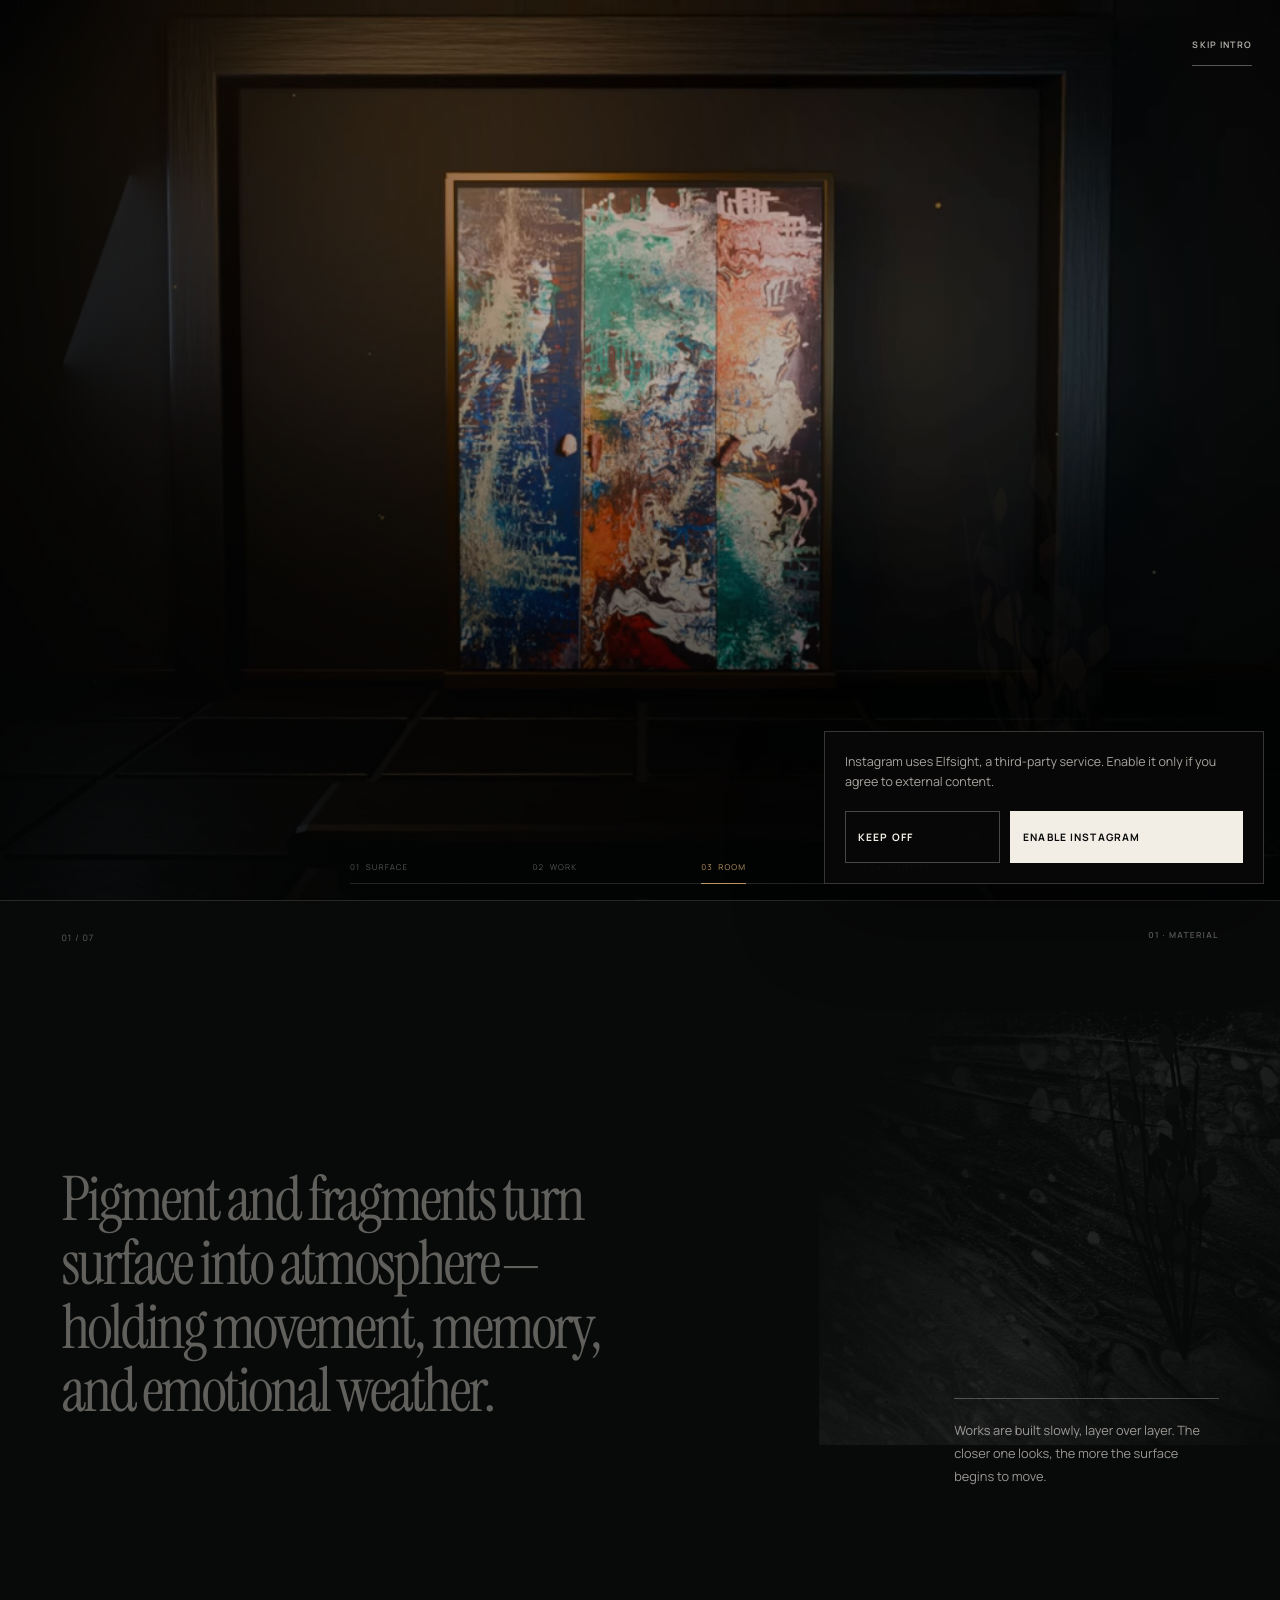
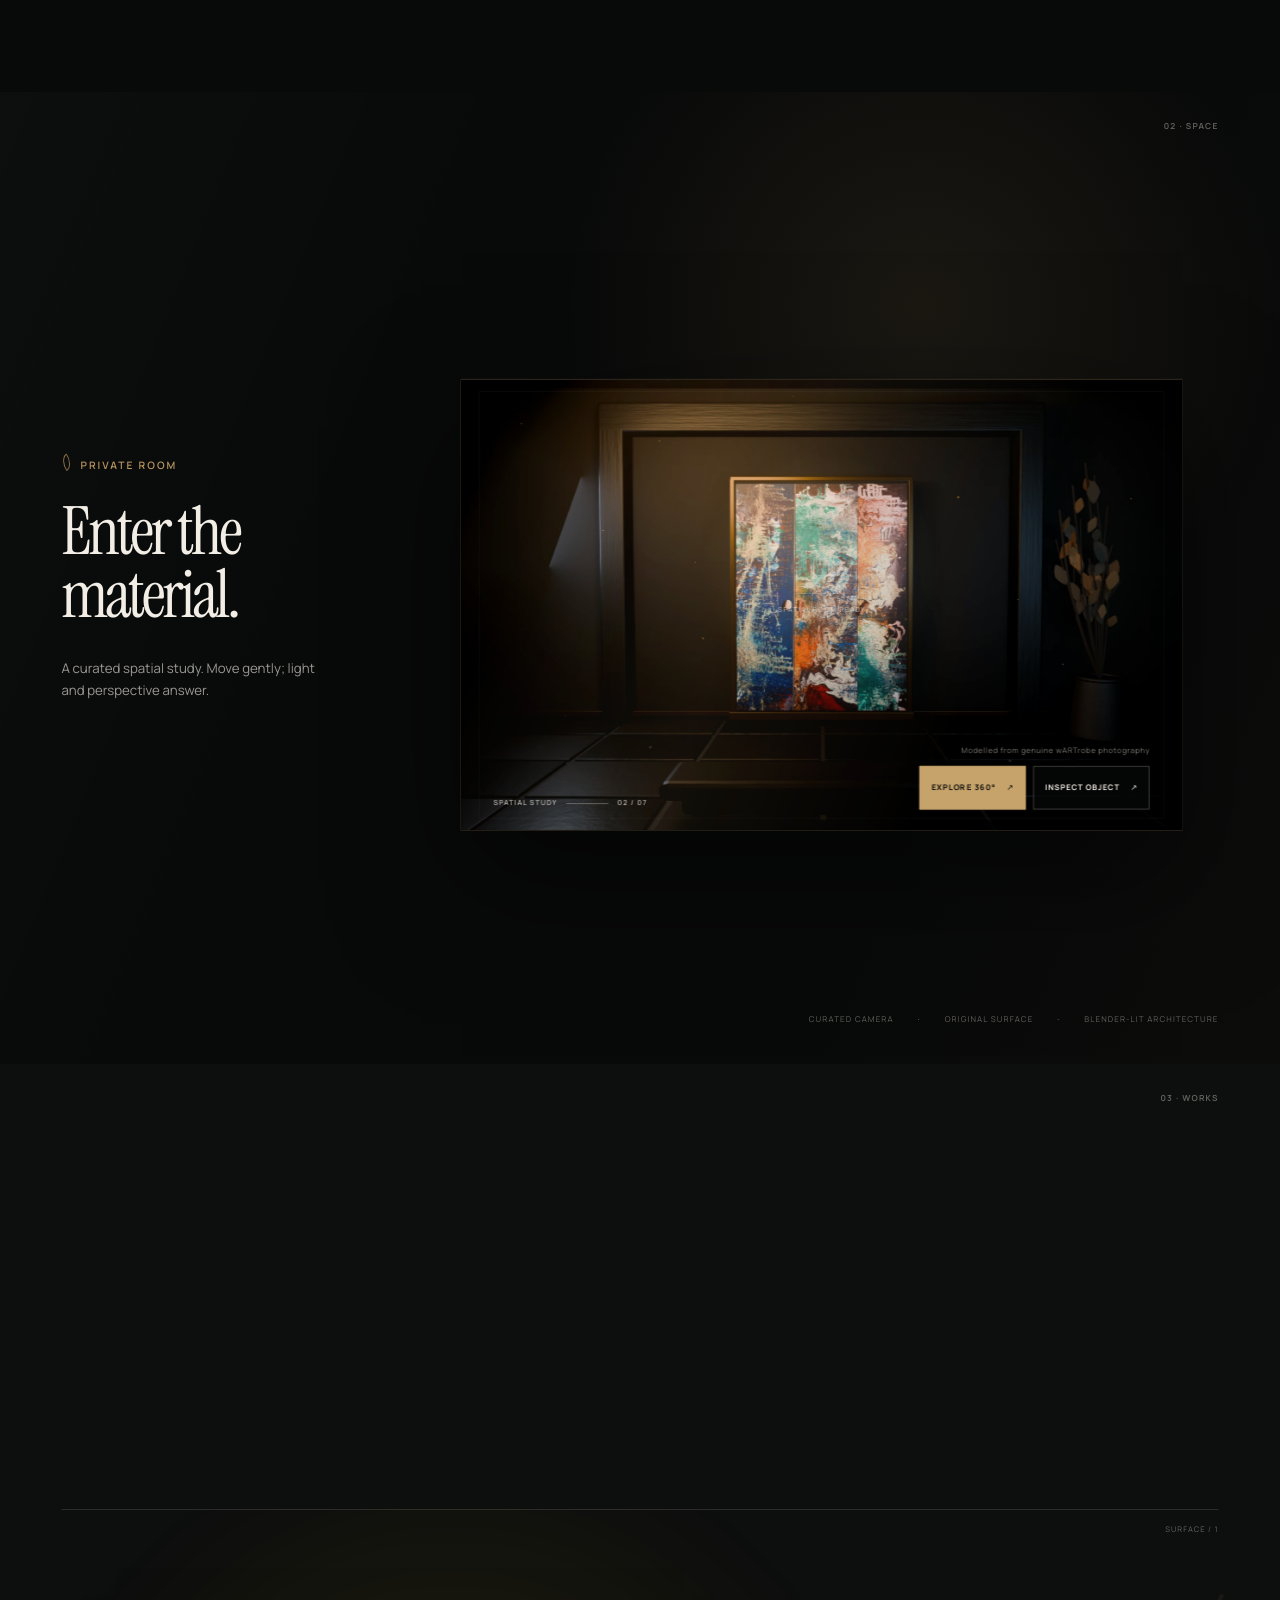
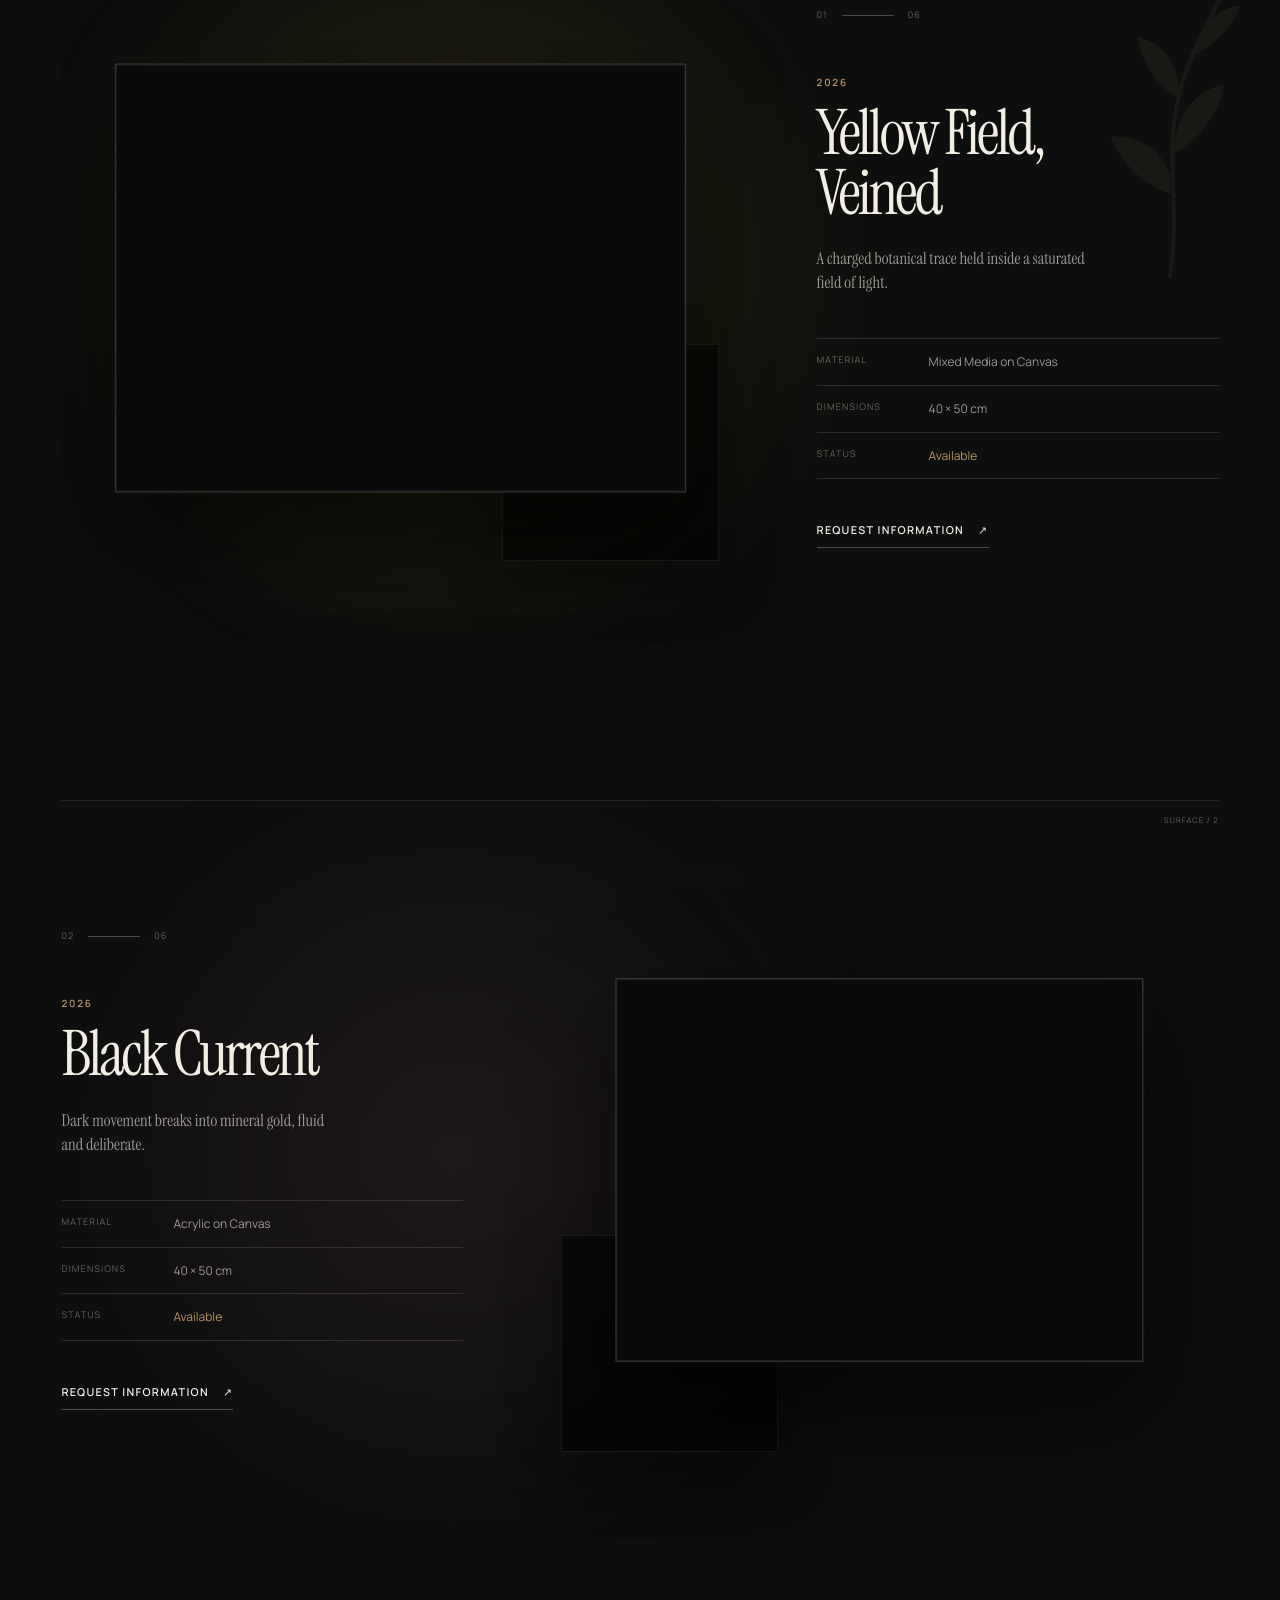
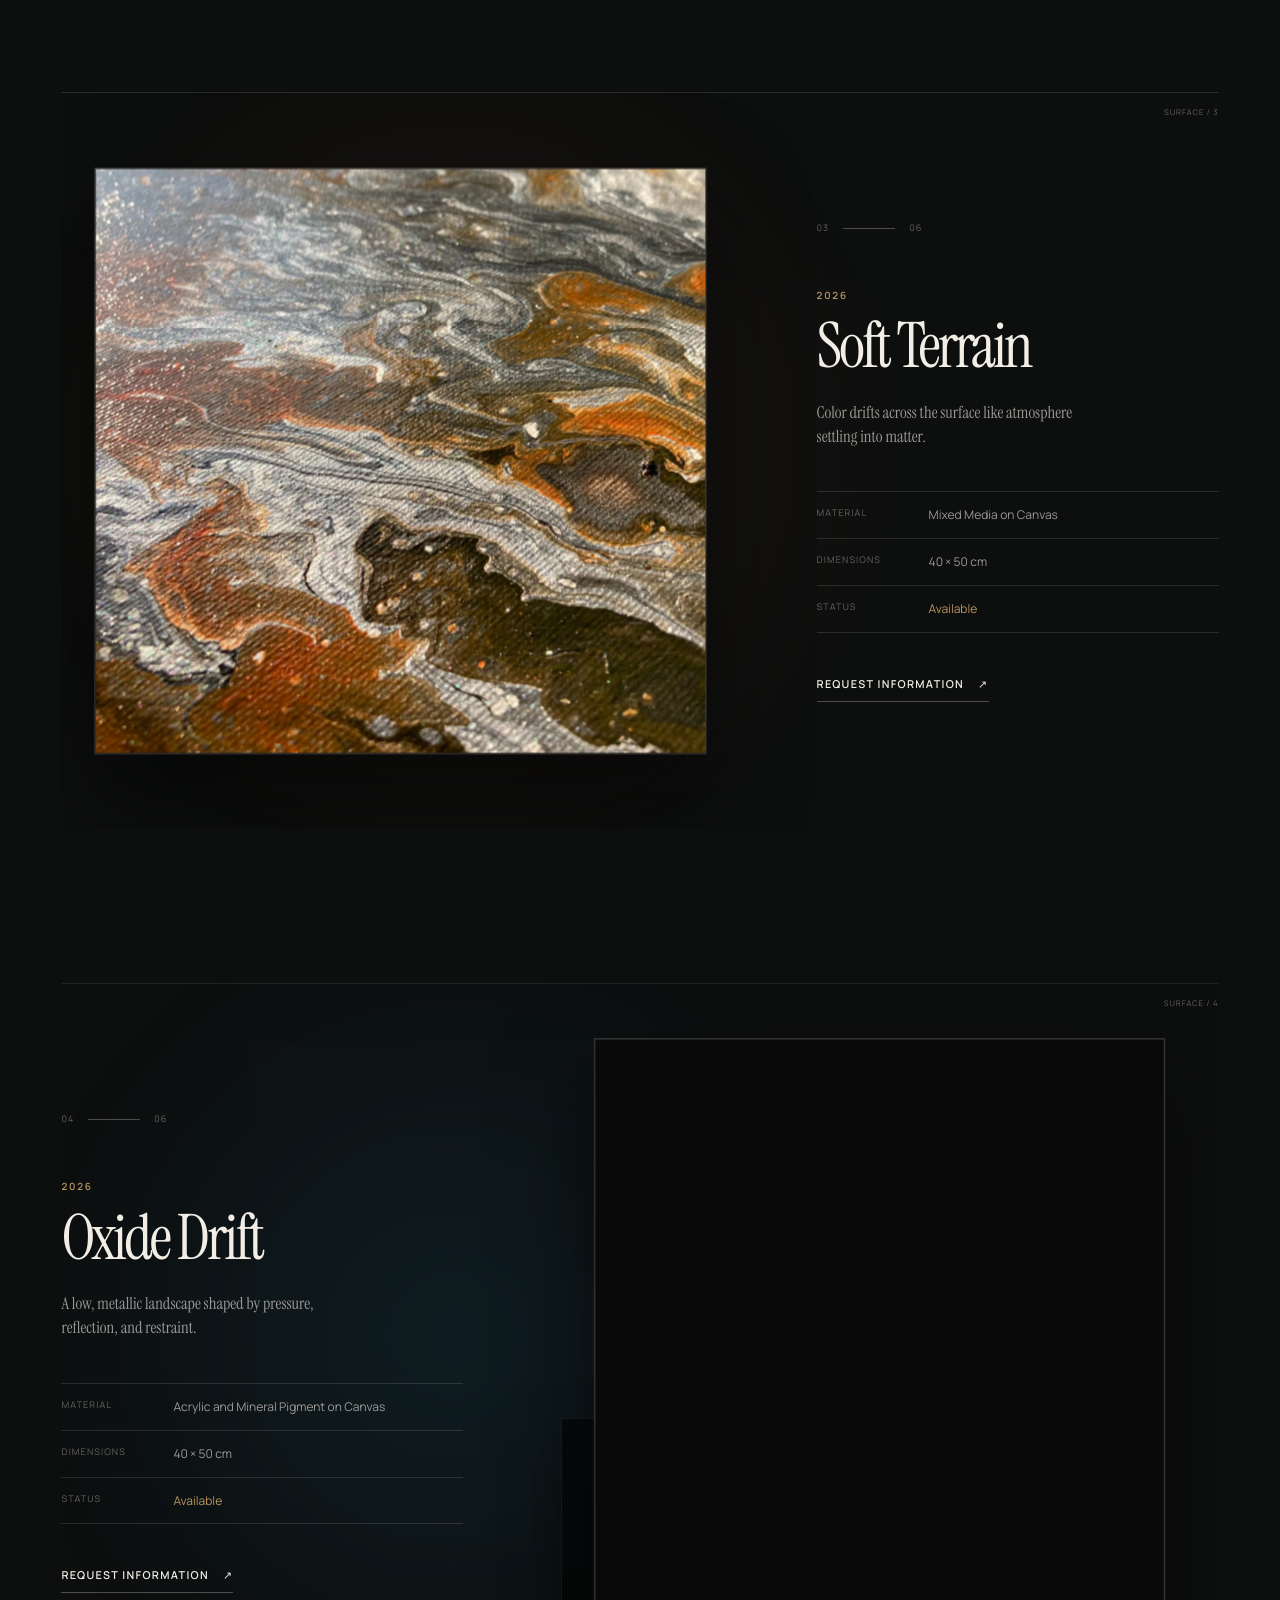
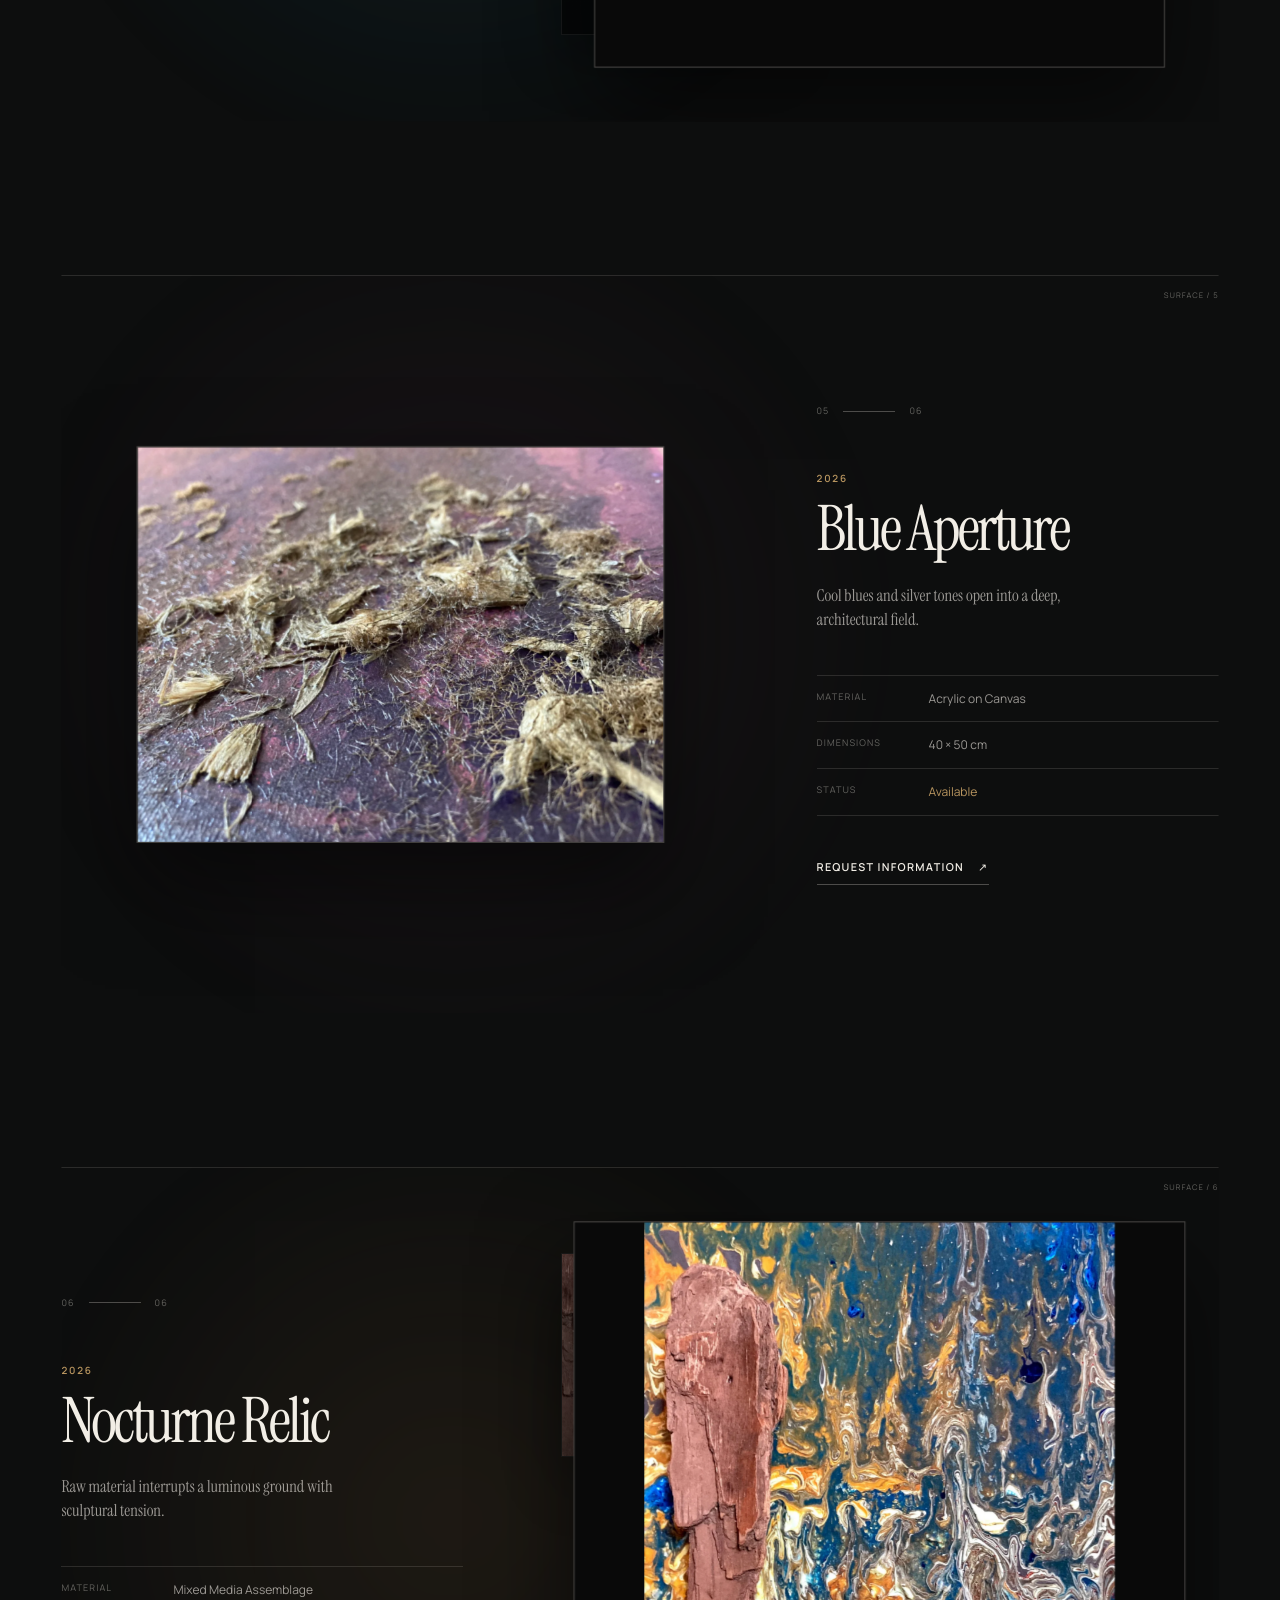
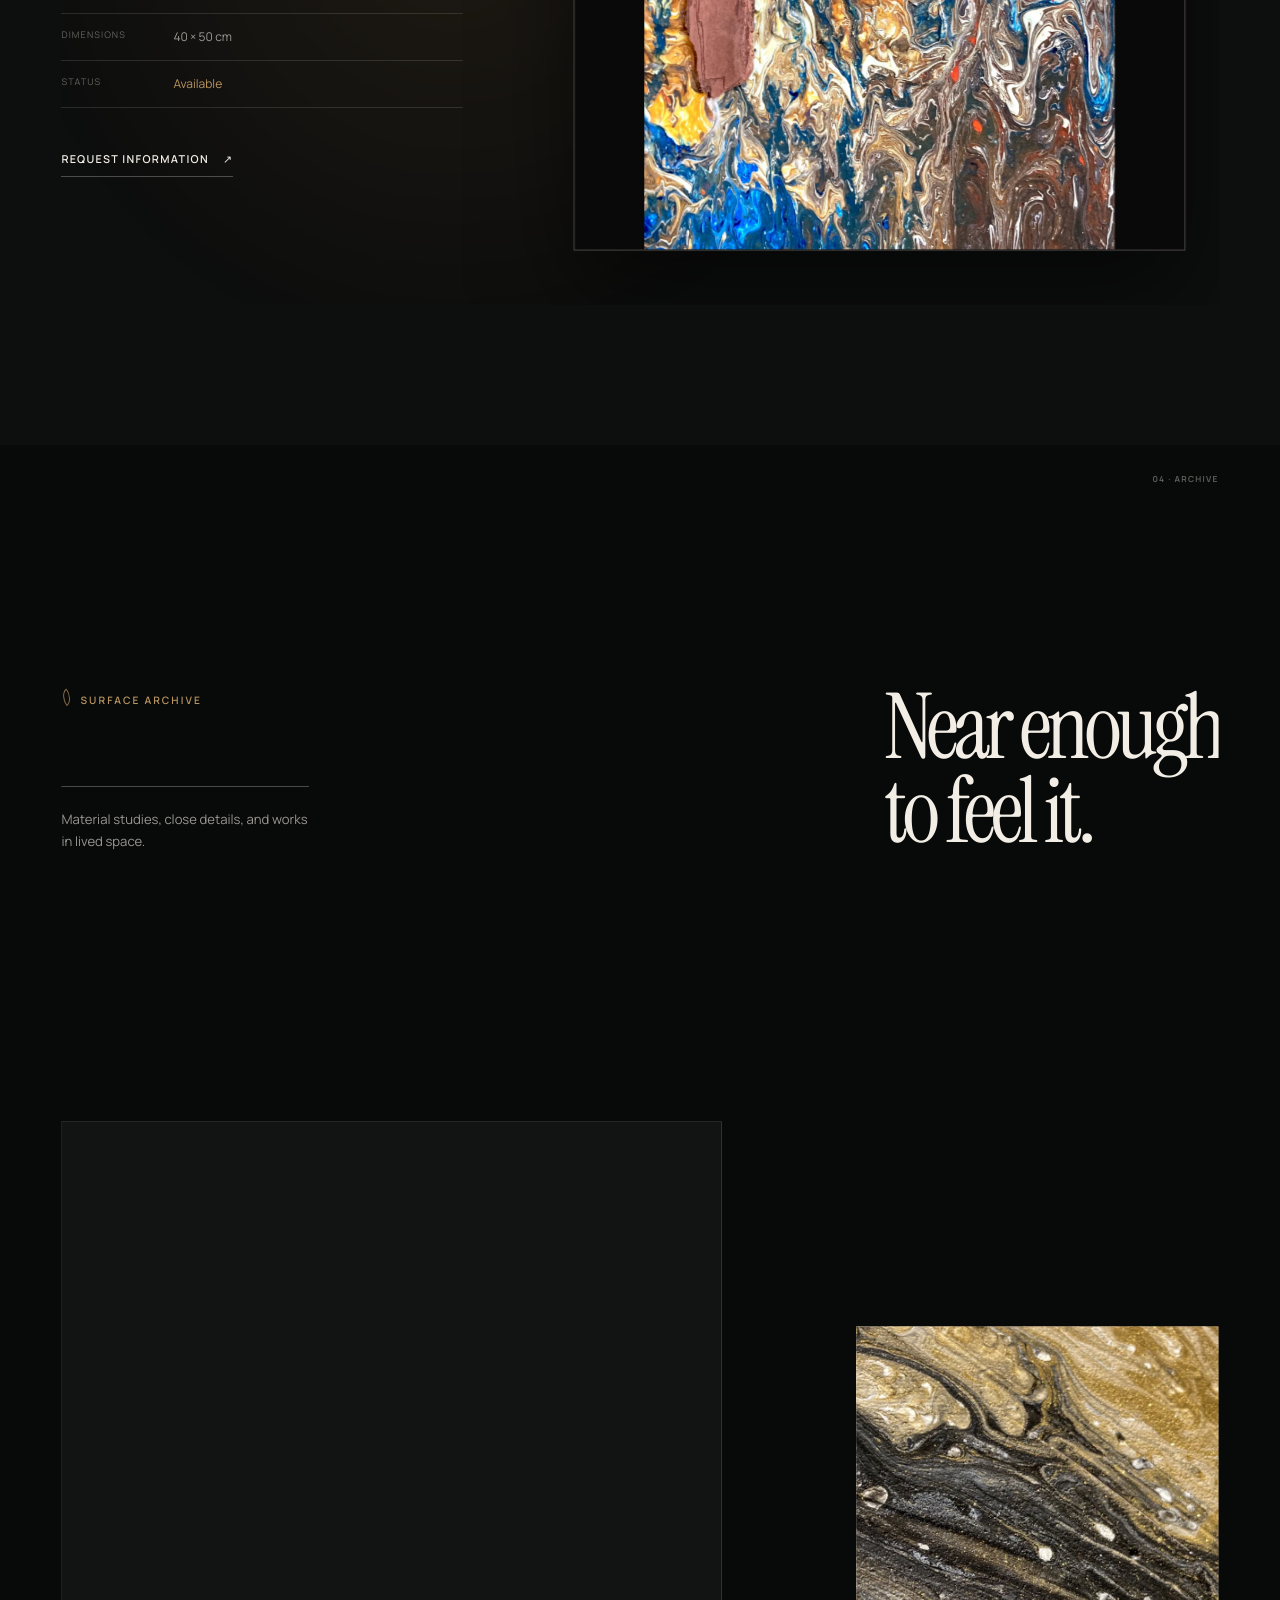
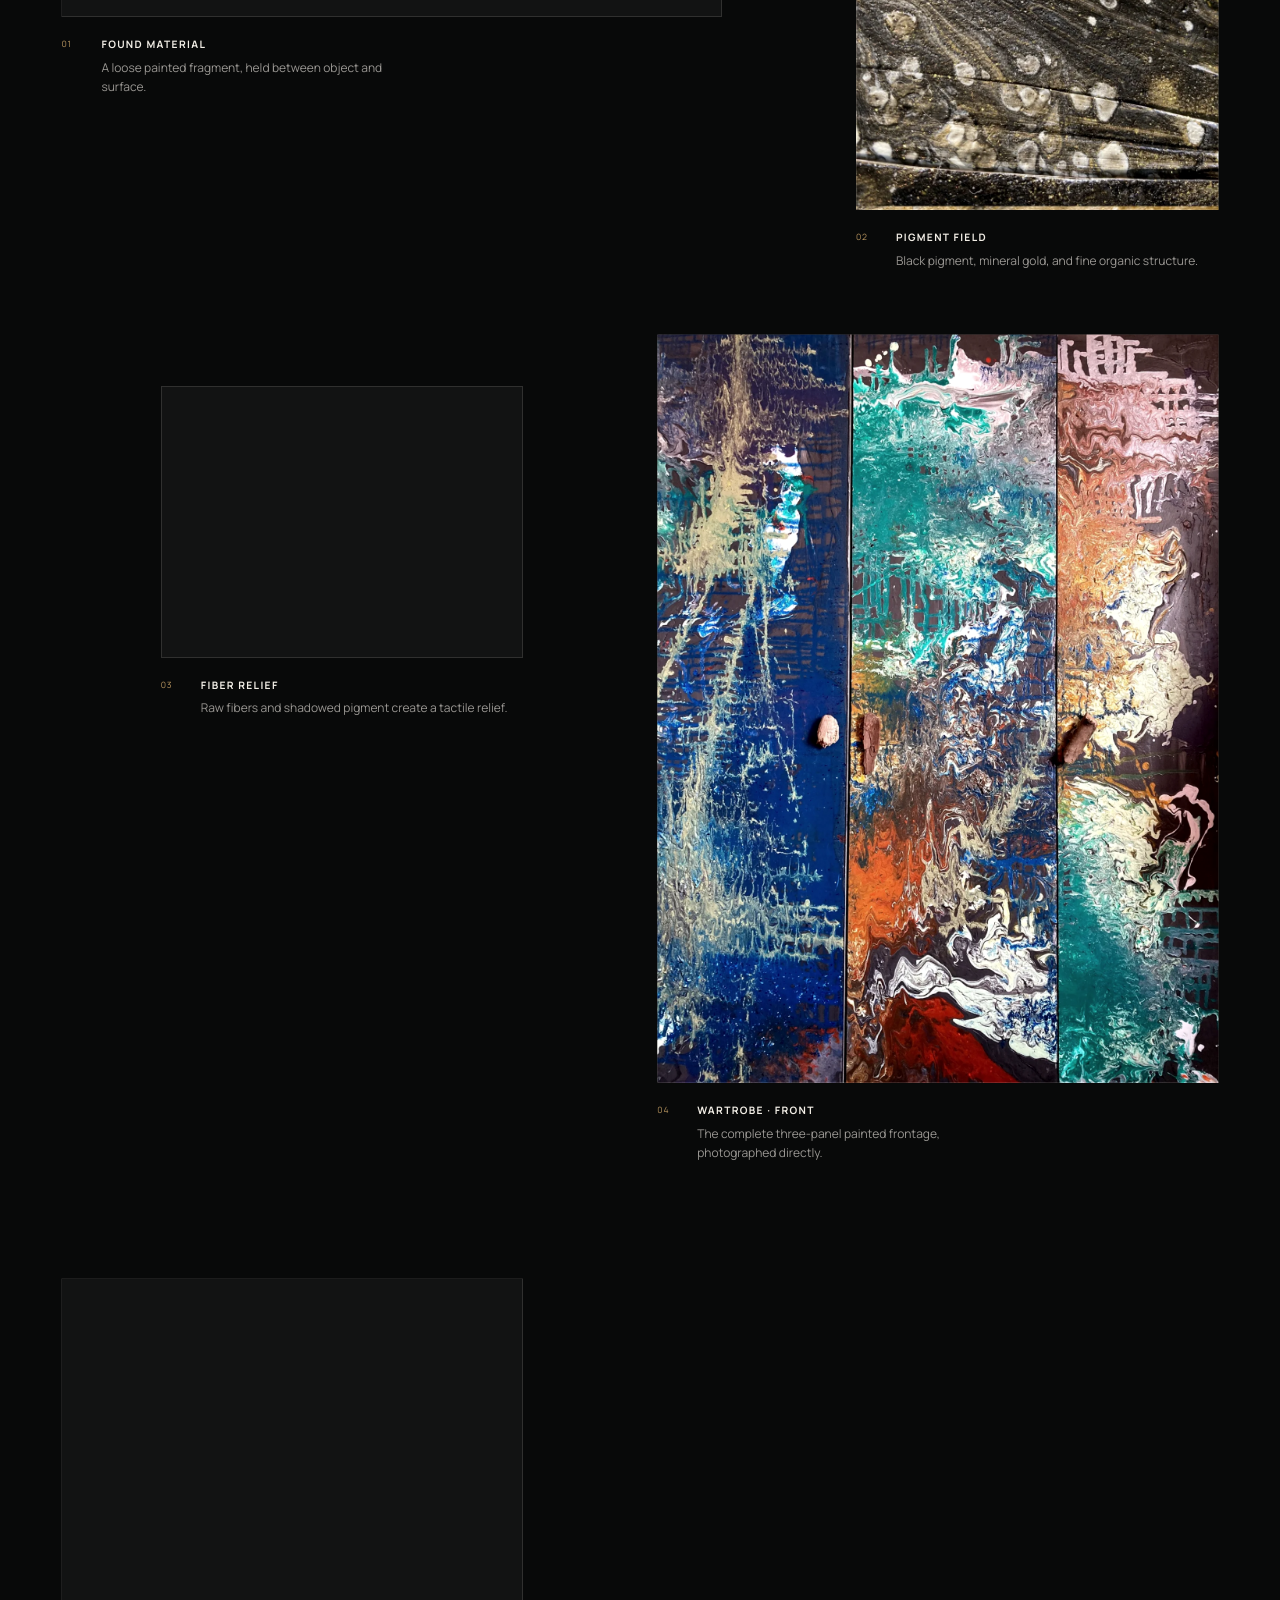
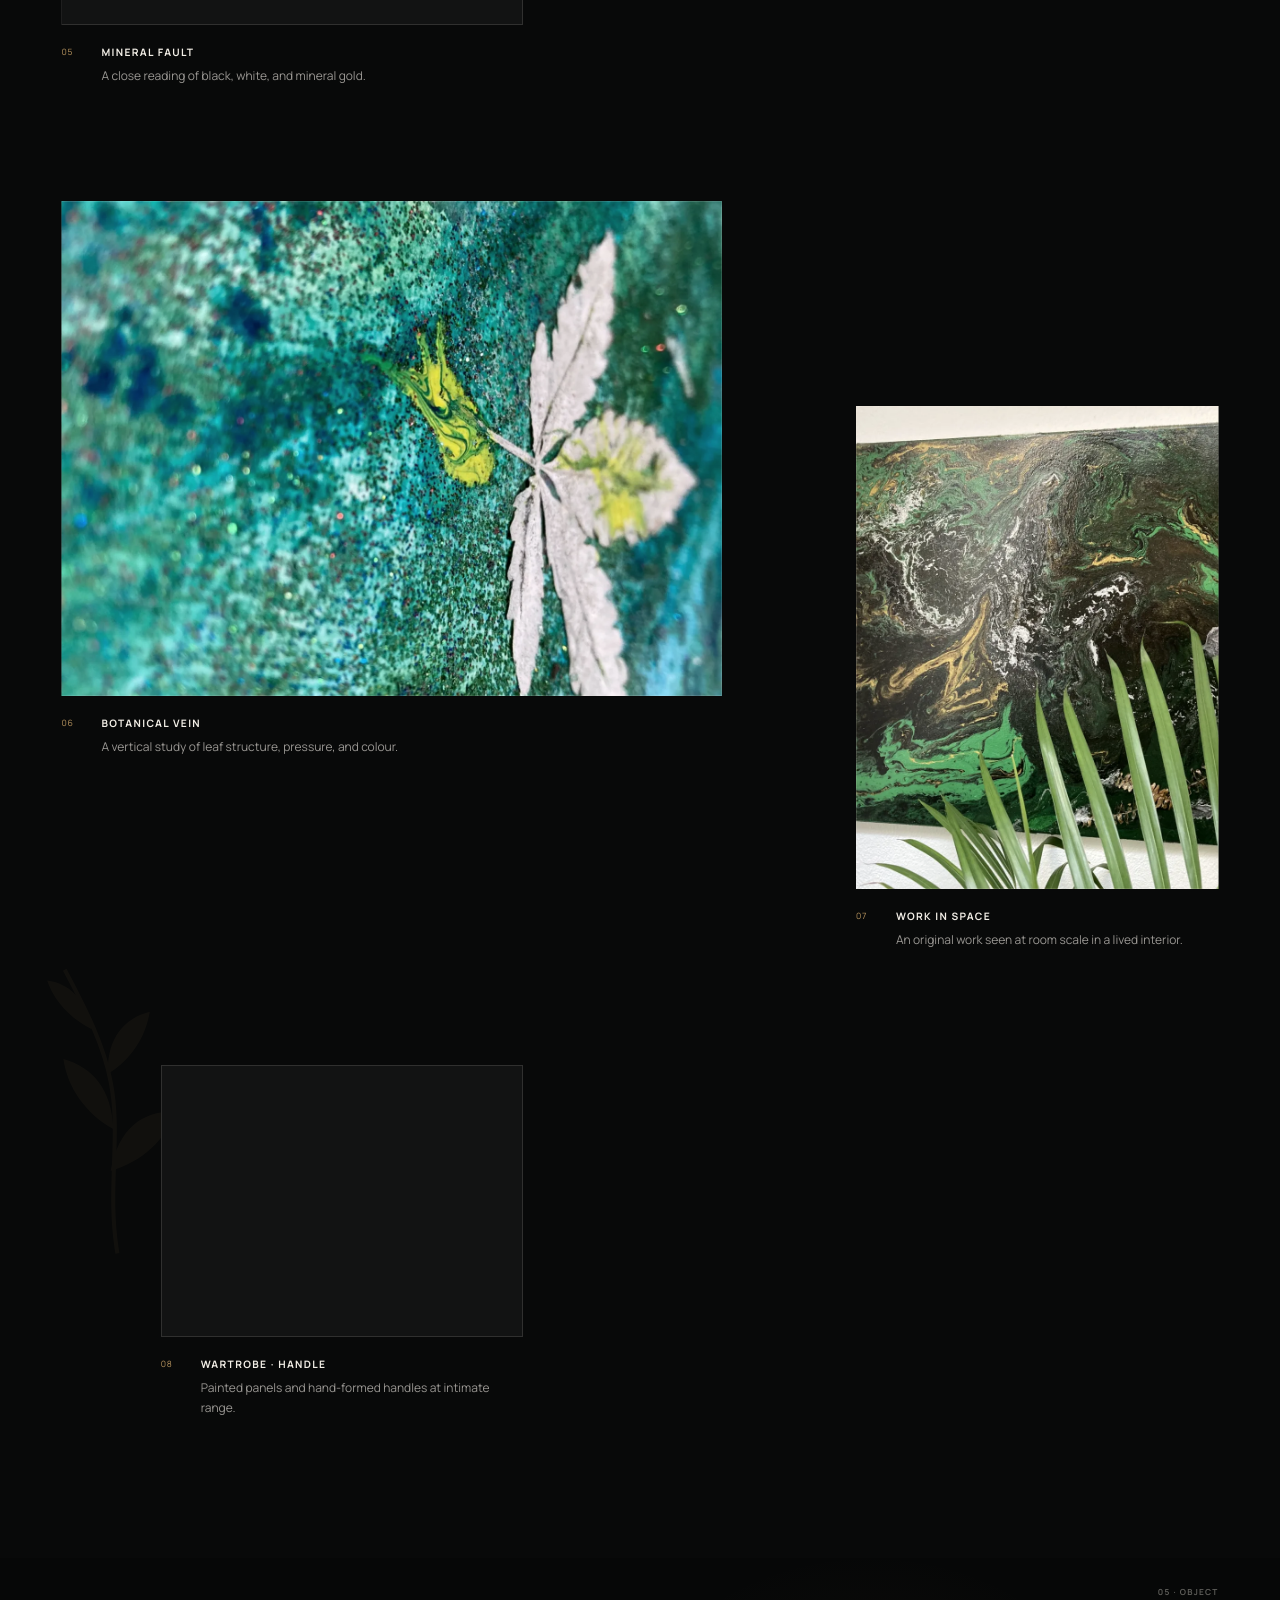
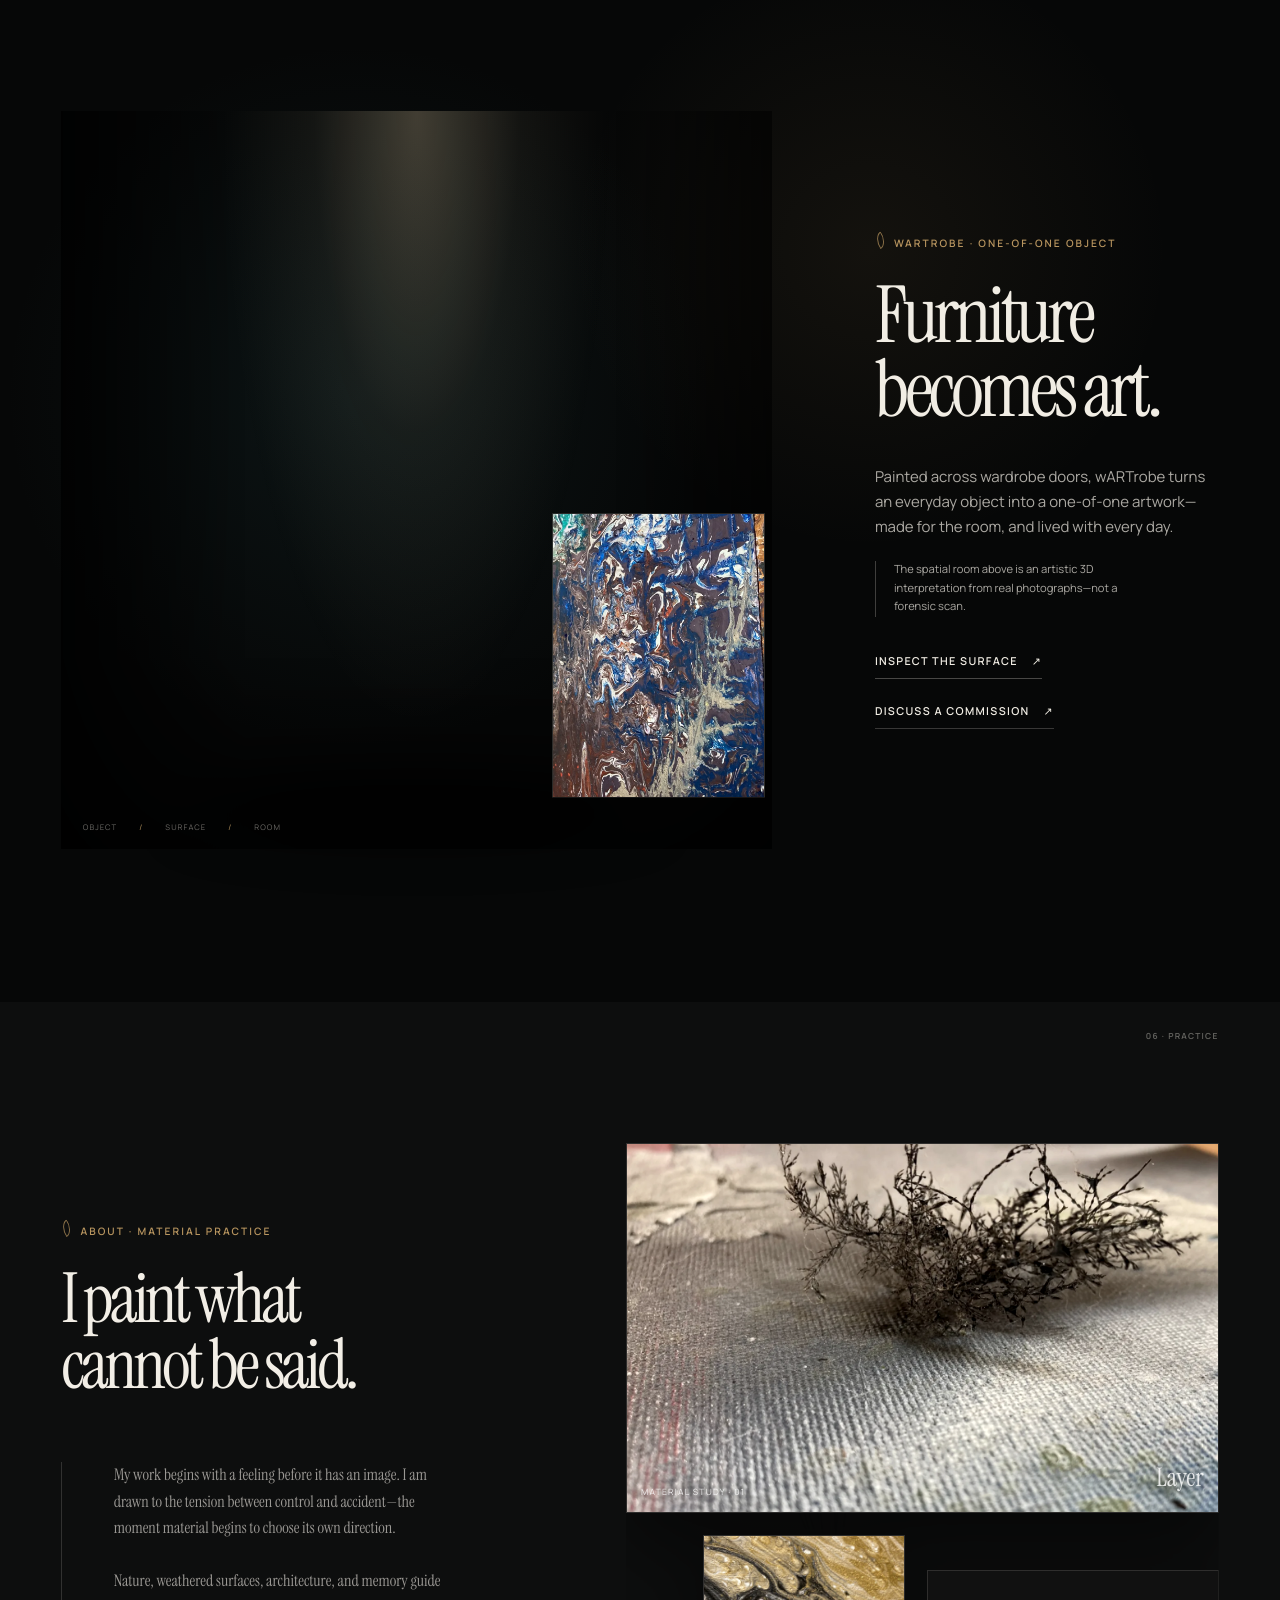
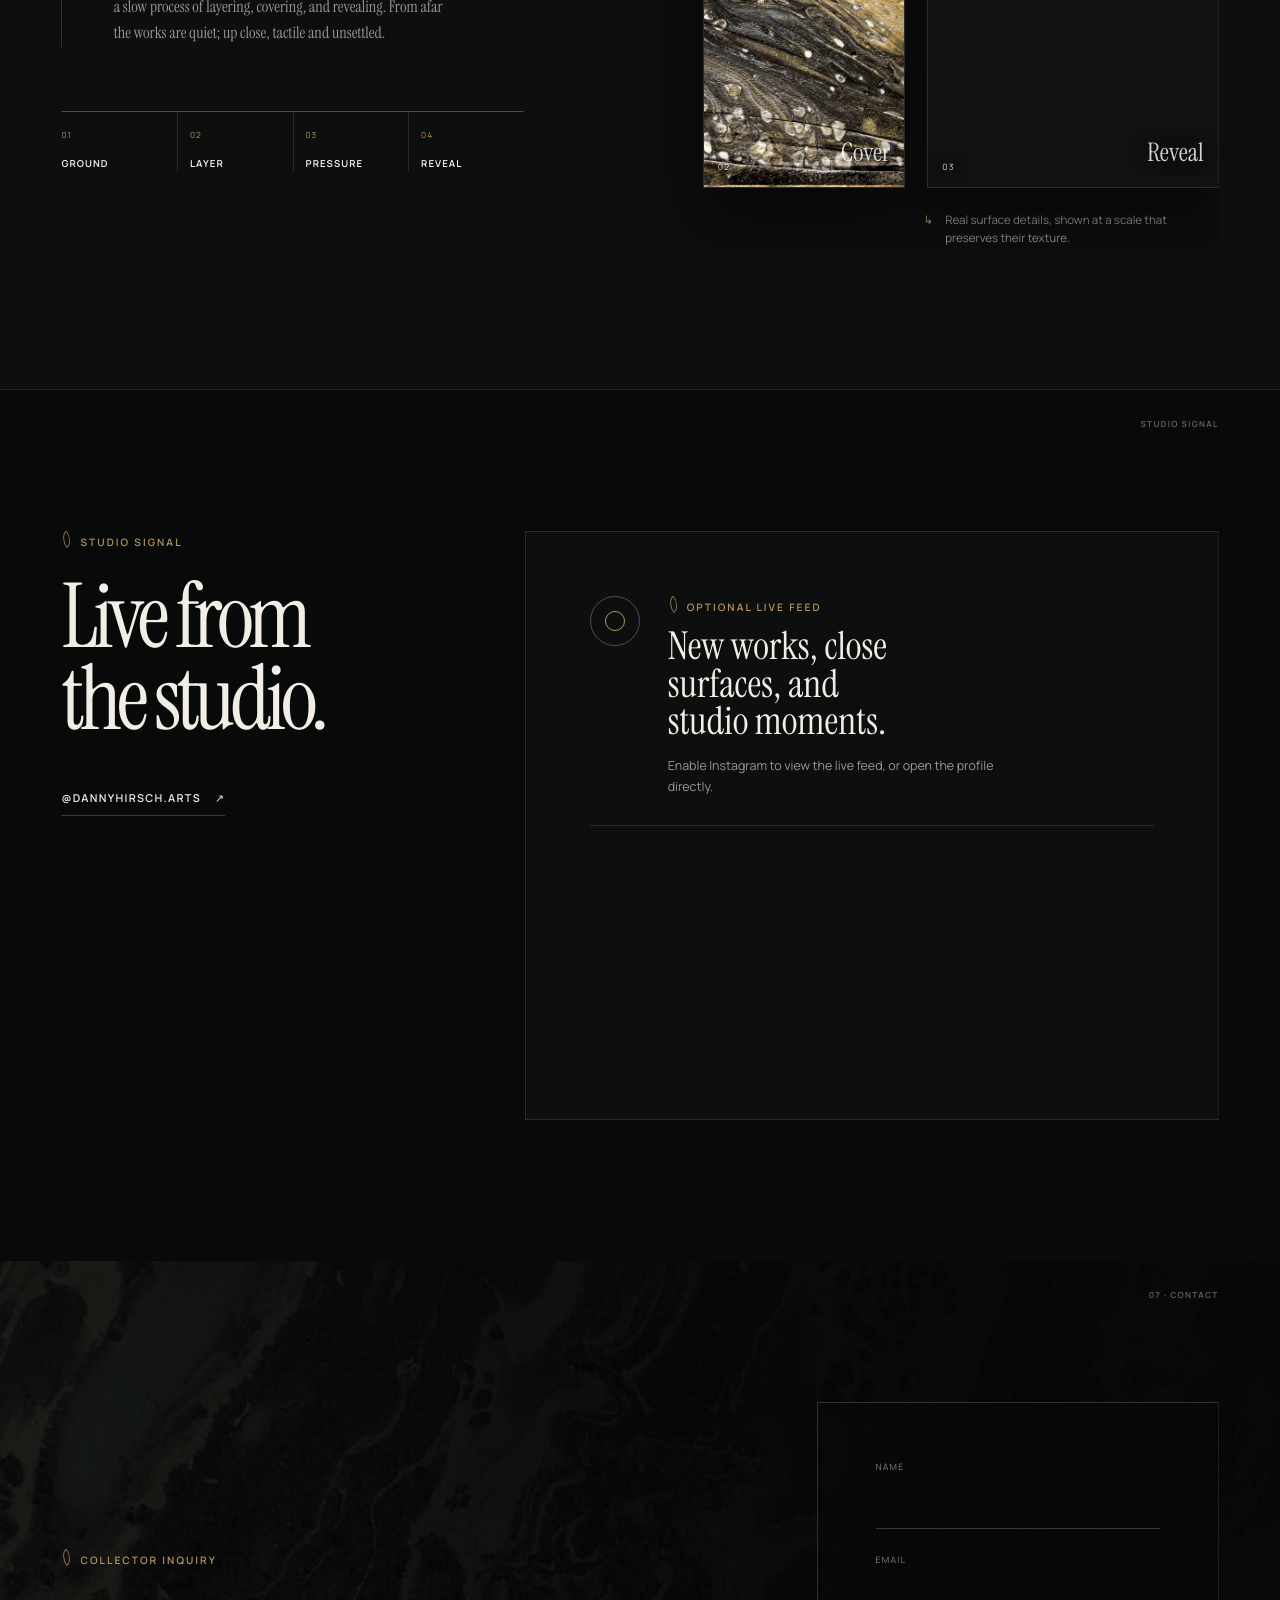
==== commit 28d1f15e: "d d" ====
--- a/index.html
+++ b/index.html
@@ -23,8 +23,8 @@
     <link rel="preload" as="font" href="assets/fonts/manrope-variable.woff2" type="font/woff2" crossorigin>
     <link rel="preload" as="image" href="assets/optimized/images/hero.webp" type="image/webp" fetchpriority="high">
     <script>document.documentElement.classList.add('has-js');</script>
-    <link rel="stylesheet" href="DannyHirschArtsHomepage.css?v=20260724-gallery-32">
-    <link rel="stylesheet" href="DannyHirschArtsCinematic.css?v=20260724-gallery-32">
+    <link rel="stylesheet" href="DannyHirschArtsHomepage.css?v=20260726-gallery-34">
+    <link rel="stylesheet" href="DannyHirschArtsCinematic.css?v=20260726-gallery-34">
     <script type="importmap">
       {"imports":{"three":"./assets/vendor/three/three.module.min.js","three/addons/":"./assets/vendor/three/addons/"}}
     </script>
@@ -576,23 +576,42 @@
         <header class="room-experience__header">
           <div><p>Private Room · 360° gallery</p><h2 id="room-experience-title">Walk into the work.</h2></div>
           <div class="room-experience__header-actions">
+            <button class="room-experience__ambient" type="button" data-gallery-ambient aria-label="Start ambient room sound" aria-pressed="false">
+              <span class="room-experience__ambient-icon" aria-hidden="true"><i></i><i></i><i></i></span>
+              <b data-gallery-ambient-label>Room tone</b>
+            </button>
             <button class="room-experience__theme" type="button" data-room-theme aria-label="Switch room to light theme"><span aria-hidden="true"></span><b>Light</b></button>
             <button class="room-experience__close" type="button" data-room-close aria-label="Leave private room"><span aria-hidden="true"></span></button>
           </div>
         </header>
-        <p class="room-experience__description" id="room-experience-description">Drag to look around. Use W A S D, arrow keys, or the movement controls to walk. The room is a Blender-built spatial interpretation using genuine artwork photography.</p>
-
-        <aside class="room-experience__art" data-gallery-art-card aria-live="polite">
-          <p data-gallery-art-kicker>In view</p>
-          <strong data-gallery-art-title>Enter the gallery</strong>
-          <span data-gallery-art-detail>Turn toward a surface to discover it.</span>
-          <dl class="room-experience__facts" data-gallery-art-facts hidden>
-            <div><dt>Year</dt><dd data-gallery-art-year></dd></div>
-            <div><dt>Material</dt><dd data-gallery-art-medium></dd></div>
-            <div><dt>Dimensions</dt><dd data-gallery-art-dimensions></dd></div>
-            <div><dt>Availability</dt><dd data-gallery-art-availability></dd></div>
-          </dl>
-          <button type="button" data-gallery-art-inspect disabled>View artwork <i aria-hidden="true">↗</i></button>
+        <p class="room-experience__description" id="room-experience-description">Drag to look around. Use W A S D, arrow keys, or the movement controls to walk. Scroll or press + / − to adjust your view. The room is a Blender-built spatial interpretation using genuine artwork photography.</p>
+
+        <aside class="room-experience__art" data-gallery-art-card data-proximity="ambient" aria-live="polite">
+          <figure class="room-experience__art-media">
+            <img src="assets/cinematic/threshold-room-center.webp" alt="" data-gallery-art-image width="1800" height="1125" decoding="async">
+            <figcaption>
+              <span data-gallery-art-proximity>Free look</span>
+              <output data-gallery-zoom aria-label="Gallery zoom level">100%</output>
+            </figcaption>
+          </figure>
+          <div class="room-experience__art-copy">
+            <div class="room-experience__art-overline">
+              <p data-gallery-art-kicker>Spatial gallery</p>
+              <span data-gallery-art-index aria-hidden="true">Room view</span>
+            </div>
+            <strong data-gallery-art-title>Move through the gallery</strong>
+            <span class="room-experience__art-detail" data-gallery-art-detail>Turn toward a surface. The dossier will respond when a genuine work enters your view.</span>
+            <dl class="room-experience__facts" data-gallery-art-facts hidden>
+              <div><dt>Year</dt><dd data-gallery-art-year></dd></div>
+              <div><dt>Material</dt><dd data-gallery-art-medium></dd></div>
+              <div><dt>Dimensions</dt><dd data-gallery-art-dimensions></dd></div>
+              <div><dt>Availability</dt><dd data-gallery-art-availability></dd></div>
+            </dl>
+            <div class="room-experience__art-action">
+              <button type="button" data-gallery-art-inspect disabled><span>View artwork</span><i aria-hidden="true">↗</i></button>
+              <small><kbd>Scroll</kbd> to move closer</small>
+            </div>
+          </div>
         </aside>
 
         <aside class="room-experience__site-panel" data-gallery-site-panel aria-live="polite" hidden>
@@ -607,8 +626,11 @@
           <header class="room-experience__sidebar-heading">
             <span>Spatial map</span>
             <small>Choose a room or story</small>
+            <button class="room-experience__sidebar-toggle" type="button" data-gallery-sidebar-toggle aria-expanded="true" aria-controls="gallery-spatial-navigation">
+              <i aria-hidden="true"><span></span><span></span><span></span></i><b>Map</b>
+            </button>
           </header>
-          <div class="room-experience__sidebar-scroll">
+          <div class="room-experience__sidebar-scroll" id="gallery-spatial-navigation">
             <p>Rooms</p>
             <button type="button" data-index="01" data-gallery-demo-room="gallery-hall">Gallery Hall</button>
             <button type="button" data-index="02" data-gallery-demo-room="private-room">Private Room</button>
@@ -678,6 +700,6 @@
       </div>
     </div>
 
-    <script src="DannyHirschArtsHomepage.js?v=20260724-gallery-32" defer></script>
+    <script src="DannyHirschArtsHomepage.js?v=20260726-gallery-34" defer></script>
   </body>
 </html>
--- a/DannyHirschArtsCinematic.css
+++ b/DannyHirschArtsCinematic.css
@@ -1047,7 +1047,8 @@
   pointer-events: auto;
 }
 
-.room-experience__theme {
+.room-experience__theme,
+.room-experience__ambient {
   display: inline-flex;
   align-items: center;
   gap: 9px;
@@ -1059,7 +1060,7 @@
   cursor: pointer;
 }
 
-.room-experience__theme span {
+.room-experience__theme > span {
   width: 12px;
   height: 12px;
   border: 1px solid currentColor;
@@ -1067,7 +1068,8 @@
   box-shadow: inset 5px 0 currentColor;
 }
 
-.room-experience__theme b {
+.room-experience__theme b,
+.room-experience__ambient b {
   font-size: 0.52rem;
   font-weight: 700;
   letter-spacing: 0.14em;
@@ -1075,26 +1077,71 @@
 }
 
 .room-experience__theme:hover,
-.room-experience__theme:focus-visible {
+.room-experience__theme:focus-visible,
+.room-experience__ambient:hover,
+.room-experience__ambient:focus-visible,
+.room-experience__ambient[aria-pressed="true"] {
   border-color: #c6a36b;
   background: rgba(5, 6, 5, 0.9);
 }
 
+.room-experience__ambient-icon {
+  display: inline-flex;
+  height: 16px;
+  align-items: center;
+  gap: 2px;
+}
+
+.room-experience__ambient-icon i {
+  display: block;
+  width: 1px;
+  height: 6px;
+  background: currentcolor;
+  opacity: 0.62;
+  transform-origin: 50% 100%;
+}
+
+.room-experience__ambient-icon i:nth-child(2) { height: 12px; }
+.room-experience__ambient-icon i:nth-child(3) { height: 9px; }
+
+.room-experience__ambient[aria-pressed="true"] .room-experience__ambient-icon i {
+  opacity: 1;
+  animation: roomSoundMeter 900ms ease-in-out infinite alternate;
+}
+
+.room-experience__ambient[aria-pressed="true"] .room-experience__ambient-icon i:nth-child(2) { animation-delay: -420ms; }
+.room-experience__ambient[aria-pressed="true"] .room-experience__ambient-icon i:nth-child(3) { animation-delay: -180ms; }
+
+@keyframes roomSoundMeter {
+  from { transform: scaleY(0.42); }
+  to { transform: scaleY(1); }
+}
+
 .room-experience__art {
+  --room-art-accent: #c6a36b;
   position: absolute;
   right: max(20px, calc(4vw + env(safe-area-inset-right)));
-  bottom: max(26px, calc(3vw + env(safe-area-inset-bottom)));
+  bottom: max(8px, calc(0.4vw + env(safe-area-inset-bottom)));
   z-index: 8;
   display: grid;
-  width: min(390px, calc(100vw - 40px));
-  gap: 6px;
-  padding: 16px 18px;
-  border-left: 1px solid rgba(198, 163, 107, 0.58);
-  background: linear-gradient(90deg, rgba(5, 6, 5, 0.86), rgba(5, 6, 5, 0.54));
+  width: min(400px, calc(100vw - 40px));
+  grid-template-columns: 104px minmax(0, 1fr);
+  gap: 14px;
+  padding: 12px;
+  overflow: hidden;
+  border: 1px solid rgba(198, 163, 107, 0.48);
+  border: 1px solid color-mix(in srgb, var(--room-art-accent) 48%, transparent);
+  color: #f4efe6;
+  background: linear-gradient(145deg, rgba(7, 8, 7, 0.96), rgba(17, 16, 13, 0.86));
+  background:
+    linear-gradient(135deg, color-mix(in srgb, var(--room-art-accent) 9%, transparent), transparent 48%),
+    linear-gradient(145deg, rgba(7, 8, 7, 0.96), rgba(17, 16, 13, 0.86));
+  box-shadow: 0 28px 86px rgba(0, 0, 0, 0.42), inset 0 1px rgba(255, 255, 255, 0.035);
+  backdrop-filter: blur(18px) saturate(0.9);
   opacity: 0;
   pointer-events: none;
   transform: translateY(12px);
-  transition: opacity 350ms ease, transform 450ms var(--ease-out);
+  transition: width 480ms var(--ease-out), border-color 320ms ease, opacity 350ms ease, transform 450ms var(--ease-out);
 }
 
 .room-experience.is-webgl-ready .room-experience__art {
@@ -1102,32 +1149,136 @@
   transform: none;
 }
 
+.room-experience.has-artwork-focus .room-experience__art {
+  width: min(400px, calc(100vw - 40px));
+  grid-template-columns: 112px minmax(0, 1fr);
+  pointer-events: auto;
+}
+
+.room-experience__art[data-proximity="near"] {
+  border-color: color-mix(in srgb, var(--room-art-accent) 78%, #f0d8b0 22%);
+  box-shadow: 0 32px 100px rgba(0, 0, 0, 0.52), 0 0 34px color-mix(in srgb, var(--room-art-accent) 14%, transparent);
+}
+
+.room-experience__art-media {
+  position: relative;
+  min-width: 0;
+  min-height: 154px;
+  margin: 0;
+  overflow: hidden;
+  background: #11120f;
+}
+
+.room-experience__art-media::after {
+  position: absolute;
+  inset: 0;
+  border: 1px solid rgba(255, 255, 255, 0.08);
+  background: linear-gradient(180deg, transparent 46%, rgba(3, 4, 3, 0.82));
+  content: "";
+  pointer-events: none;
+}
+
+.room-experience__art-media img {
+  position: absolute;
+  inset: 0;
+  width: 100%;
+  height: 100%;
+  object-fit: cover;
+  filter: saturate(0.86) contrast(1.06) brightness(0.82);
+  transform: scale(1.035);
+  transition: filter 500ms ease, transform 900ms var(--ease-cinema);
+}
+
+.room-experience.has-artwork-focus .room-experience__art-media img {
+  filter: saturate(1) contrast(1.04) brightness(0.94);
+  transform: scale(1);
+}
+
+.room-experience__art[data-proximity="near"] .room-experience__art-media img { transform: scale(1.045); }
+
+.room-experience__art-media figcaption {
+  position: absolute;
+  right: 9px;
+  bottom: 8px;
+  left: 9px;
+  z-index: 2;
+  display: flex;
+  align-items: center;
+  justify-content: space-between;
+  gap: 8px;
+  color: rgba(246, 240, 228, 0.82);
+  font-size: 0.4rem;
+  font-weight: 700;
+  letter-spacing: 0.13em;
+  text-transform: uppercase;
+}
+
+.room-experience__art-media figcaption span::before {
+  display: inline-block;
+  width: 5px;
+  height: 5px;
+  margin-right: 6px;
+  border-radius: 50%;
+  background: var(--room-art-accent);
+  box-shadow: 0 0 10px var(--room-art-accent);
+  content: "";
+}
+
+.room-experience__art-media output {
+  color: rgba(246, 240, 228, 0.6);
+  font: inherit;
+}
+
+.room-experience__art-copy {
+  display: grid;
+  min-width: 0;
+  align-content: center;
+  gap: 7px;
+  padding: 4px 6px 4px 0;
+}
+
+.room-experience__art-overline {
+  display: flex;
+  align-items: center;
+  justify-content: space-between;
+  gap: 12px;
+}
+
 .room-experience__art p {
-  color: #c6a36b;
+  color: var(--room-art-accent);
   font-size: 0.48rem;
   font-weight: 700;
   letter-spacing: 0.17em;
   text-transform: uppercase;
 }
 
+.room-experience__art-overline > span {
+  color: rgba(244, 239, 230, 0.42);
+  font-size: 0.4rem;
+  font-weight: 700;
+  letter-spacing: 0.13em;
+  text-transform: uppercase;
+}
+
 .room-experience__art strong {
   font-family: var(--font-display);
-  font-size: clamp(1.38rem, 2.2vw, 2rem);
+  font-size: clamp(1.55rem, 2.2vw, 2.25rem);
   font-weight: 400;
-  line-height: 1.02;
-}
-
-.room-experience__art > span {
+  letter-spacing: -0.025em;
+  line-height: 0.96;
+}
+
+.room-experience__art-detail {
   color: rgba(244, 239, 230, 0.62);
-  font-size: 0.66rem;
-  line-height: 1.45;
+  font-size: 0.62rem;
+  line-height: 1.5;
 }
 
 .room-experience__facts {
   display: grid;
   grid-template-columns: repeat(2, minmax(0, 1fr));
   gap: 0;
-  margin-top: 5px;
+  margin-top: 3px;
   border-top: 1px solid rgba(244, 239, 230, 0.14);
 }
 
@@ -1157,19 +1308,53 @@
   line-height: 1.35;
 }
 
+.room-experience__art-action {
+  display: flex;
+  min-width: 0;
+  align-items: center;
+  justify-content: space-between;
+  gap: 10px;
+  margin-top: 3px;
+}
+
+.room-experience__art-action small {
+  color: rgba(244, 239, 230, 0.4);
+  font-size: 0.42rem;
+  line-height: 1.35;
+  text-align: right;
+}
+
+.room-experience__art-action kbd {
+  padding: 2px 4px;
+  border: 1px solid rgba(244, 239, 230, 0.18);
+  border-radius: 2px;
+  font: inherit;
+  letter-spacing: 0.05em;
+}
+
 .room-experience__art button {
-  justify-self: start;
+  display: inline-flex;
   min-height: 40px;
-  margin-top: 5px;
+  align-items: center;
+  justify-content: space-between;
+  gap: 18px;
   padding: 0 12px;
   border: 1px solid rgba(244, 239, 230, 0.28);
+  border: 1px solid color-mix(in srgb, var(--room-art-accent) 50%, rgba(244, 239, 230, 0.24));
   color: inherit;
-  background: rgba(5, 6, 5, 0.62);
+  background: rgba(20, 18, 14, 0.84);
+  background: color-mix(in srgb, var(--room-art-accent) 12%, rgba(5, 6, 5, 0.72));
   cursor: pointer;
   font-size: 0.52rem;
   font-weight: 700;
   letter-spacing: 0.1em;
   text-transform: uppercase;
+}
+
+.room-experience__art button:hover,
+.room-experience__art button:focus-visible {
+  border-color: var(--room-art-accent);
+  background: color-mix(in srgb, var(--room-art-accent) 23%, rgba(5, 6, 5, 0.76));
 }
 
 .room-experience__art button:disabled {
@@ -1384,6 +1569,7 @@
 }
 
 body[data-theme="light"] .room-experience__theme,
+body[data-theme="light"] .room-experience__ambient,
 body[data-theme="light"] .room-experience__art,
 body[data-theme="light"] .room-experience__dpad button,
 body[data-theme="light"] .room-experience__tour button,
@@ -1394,11 +1580,17 @@
 }
 
 body[data-theme="light"] .room-experience__art {
-  border-left-color: #8c672e;
-  background: linear-gradient(90deg, rgba(238, 233, 223, 0.94), rgba(238, 233, 223, 0.72));
-}
-
-body[data-theme="light"] .room-experience__art > span { color: rgba(24, 23, 19, 0.64); }
+  border-color: color-mix(in srgb, var(--room-art-accent) 48%, rgba(24, 23, 19, 0.22));
+  background: linear-gradient(145deg, rgba(242, 237, 227, 0.96), rgba(220, 212, 199, 0.88));
+  background:
+    linear-gradient(135deg, color-mix(in srgb, var(--room-art-accent) 9%, transparent), transparent 48%),
+    linear-gradient(145deg, rgba(242, 237, 227, 0.96), rgba(220, 212, 199, 0.88));
+}
+
+body[data-theme="light"] .room-experience__art-detail,
+body[data-theme="light"] .room-experience__art-action small { color: rgba(24, 23, 19, 0.64); }
+body[data-theme="light"] .room-experience__art-overline > span { color: rgba(24, 23, 19, 0.5); }
+body[data-theme="light"] .room-experience__art-action kbd { border-color: rgba(24, 23, 19, 0.24); }
 body[data-theme="light"] .room-experience__site-panel,
 body[data-theme="light"] .room-experience__demo-nav {
   color: #181713;
@@ -1814,6 +2006,10 @@
 }
 
 @media (max-width: 760px) {
+  .room-experience.is-demo-mode .room-experience__header > div:first-child {
+    display: none;
+  }
+
   main > section[data-chapter]:not(.hero)::after {
     top: 22px;
   }
@@ -2764,6 +2960,42 @@
   line-height: 1.35;
 }
 
+.room-experience__sidebar-toggle {
+  display: none;
+  min-width: 48px;
+  min-height: 48px;
+  align-items: center;
+  justify-content: center;
+  gap: 7px;
+  border: 1px solid rgba(218, 180, 116, 0.26);
+  color: inherit;
+  background: rgba(7, 8, 7, 0.36);
+  cursor: pointer;
+}
+
+.room-experience__sidebar-toggle > i {
+  display: grid;
+  width: 14px;
+  gap: 3px;
+}
+
+.room-experience__sidebar-toggle > i span {
+  display: block;
+  width: 100%;
+  height: 1px;
+  background: currentcolor;
+}
+
+.room-experience__sidebar-toggle > b {
+  font-size: 0.43rem;
+  letter-spacing: 0.12em;
+  text-transform: uppercase;
+}
+
+.room-experience__sidebar-toggle[aria-expanded="true"] > i span:first-child { transform: translateY(4px) rotate(45deg); }
+.room-experience__sidebar-toggle[aria-expanded="true"] > i span:nth-child(2) { opacity: 0; }
+.room-experience__sidebar-toggle[aria-expanded="true"] > i span:last-child { transform: translateY(-4px) rotate(-45deg); }
+
 .room-experience__sidebar-scroll {
   min-height: 0;
   overflow-y: auto;
@@ -2773,6 +3005,8 @@
   scrollbar-gutter: stable;
   scrollbar-width: thin;
 }
+
+.room-experience__sidebar-scroll[hidden] { display: none; }
 
 .room-experience__sidebar-scroll > p {
   margin: 13px 7px 6px;
@@ -2812,7 +3046,8 @@
 
 .room-experience__sidebar-scroll > button:hover,
 .room-experience__sidebar-scroll > button:focus-visible,
-.room-experience__sidebar-scroll > button[aria-current="true"],
+.room-experience__sidebar-scroll > button[aria-current="location"],
+.room-experience__sidebar-scroll > button.is-active,
 .room-experience__sidebar-scroll > button[aria-pressed="true"] {
   padding-left: 12px;
   color: #fff8ec;
@@ -3550,12 +3785,235 @@
   .room-experience__dpad > button[data-gallery-move="right"] { top: 33px; }
 }
 
+/* Compact spatial HUD: the room stays visible while controls remain reachable. */
+@media (max-width: 760px) {
+  .room-experience__ambient,
+  .room-experience__theme {
+    width: 46px;
+    min-width: 46px;
+    min-height: 46px;
+    justify-content: center;
+    padding: 0;
+  }
+
+  .room-experience__ambient b,
+  .room-experience__theme b {
+    position: absolute;
+    width: 1px;
+    height: 1px;
+    padding: 0;
+    overflow: hidden;
+    clip-path: inset(50%);
+    white-space: nowrap;
+  }
+
+  .room-experience__demo-nav,
+  .room-experience.is-demo-mode .room-experience__demo-nav:not(:focus-within) {
+    transition: width 300ms var(--ease-out), opacity 220ms ease;
+  }
+
+  .room-experience__sidebar-heading {
+    display: grid;
+    grid-template-columns: minmax(0, 1fr) 52px;
+    grid-template-rows: auto auto;
+    align-items: center;
+  }
+
+  .room-experience__sidebar-heading > span,
+  .room-experience__sidebar-heading > small { grid-column: 1; }
+
+  .room-experience__sidebar-toggle {
+    display: inline-flex;
+    grid-column: 2;
+    grid-row: 1 / 3;
+  }
+
+  .room-experience__demo-nav.is-collapsed,
+  .room-experience.is-demo-mode .room-experience__demo-nav.is-collapsed:not(:focus-within) {
+    right: auto;
+    bottom: auto;
+    width: 62px;
+    max-width: 62px;
+  }
+
+  .room-experience__demo-nav.is-collapsed .room-experience__sidebar-heading {
+    display: block;
+    padding: 6px;
+    border-bottom: 0;
+  }
+
+  .room-experience__demo-nav.is-collapsed .room-experience__sidebar-heading > span,
+  .room-experience__demo-nav.is-collapsed .room-experience__sidebar-heading > small {
+    display: none;
+  }
+
+  .room-experience__demo-nav.is-collapsed .room-experience__sidebar-toggle {
+    display: inline-flex;
+    width: 48px;
+    padding: 0;
+  }
+
+  .room-experience:not(.is-sidebar-collapsed).is-demo-mode .room-experience__art {
+    opacity: 0;
+    pointer-events: none;
+  }
+
+  .room-experience.is-demo-mode.is-webgl-ready:not(.has-artwork-focus) .room-experience__art {
+    visibility: hidden;
+    opacity: 0;
+    pointer-events: none;
+    transform: translateY(10px);
+  }
+
+  .room-experience.is-demo-mode.has-artwork-focus .room-experience__art {
+    visibility: visible;
+  }
+
+  .room-experience.has-artwork-focus .room-experience__demo-nav.is-collapsed {
+    visibility: visible;
+    opacity: 1;
+    pointer-events: auto;
+  }
+
+  .room-experience__art,
+  .room-experience.has-artwork-focus .room-experience__art,
+  .room-experience.is-demo-mode .room-experience__art {
+    right: max(10px, calc(6px + env(safe-area-inset-right)));
+    bottom: max(218px, calc(202px + env(safe-area-inset-bottom)));
+    left: max(10px, calc(6px + env(safe-area-inset-left)));
+    width: auto;
+    max-width: none;
+    max-height: min(35dvh, 286px);
+    grid-template-columns: 88px minmax(0, 1fr);
+    gap: 10px;
+    padding: 8px;
+    overflow-y: auto;
+    overscroll-behavior: contain;
+  }
+
+  .room-experience.is-demo-mode .room-experience__art {
+    left: max(80px, calc(72px + env(safe-area-inset-left)));
+  }
+
+  .room-experience__art-media { min-height: 118px; }
+  .room-experience__art-media figcaption { right: 6px; bottom: 6px; left: 6px; }
+  .room-experience__art-media figcaption span { font-size: 0; }
+  .room-experience__art-media figcaption span::before { margin-right: 0; }
+  .room-experience__art-copy { gap: 5px; padding-right: 2px; }
+  .room-experience__art strong { font-size: clamp(1.08rem, 5.5vw, 1.34rem); }
+  .room-experience__art-detail { font-size: 0.55rem; line-height: 1.38; }
+  .room-experience__art-overline > span { font-size: 0.35rem; }
+  .room-experience__facts > div { padding-block: 5px; }
+  .room-experience__facts dt { font-size: 0.34rem; }
+  .room-experience__facts dd { font-size: 0.46rem; }
+  .room-experience__art-action small { display: none; }
+  .room-experience__art button { min-height: 42px; }
+}
+
+@media (min-width: 761px) and (max-height: 560px) and (pointer: coarse) {
+  .room-experience__ambient,
+  .room-experience__theme {
+    width: 44px;
+    min-width: 44px;
+    min-height: 44px;
+    justify-content: center;
+    padding: 0;
+  }
+
+  .room-experience__ambient b,
+  .room-experience__theme b {
+    position: absolute;
+    width: 1px;
+    height: 1px;
+    overflow: hidden;
+    clip-path: inset(50%);
+    white-space: nowrap;
+  }
+
+  .room-experience__sidebar-heading {
+    display: grid;
+    grid-template-columns: minmax(0, 1fr) 46px;
+    align-items: center;
+  }
+
+  .room-experience__sidebar-toggle {
+    display: inline-flex;
+    grid-column: 2;
+    grid-row: 1 / 3;
+    min-width: 42px;
+    min-height: 42px;
+  }
+
+  .room-experience__demo-nav.is-collapsed,
+  .room-experience.is-demo-mode .room-experience__demo-nav.is-collapsed:not(:focus-within) {
+    right: auto;
+    bottom: auto;
+    width: 56px;
+    max-width: 56px;
+  }
+
+  .room-experience__demo-nav.is-collapsed .room-experience__sidebar-heading {
+    display: block;
+    padding: 6px;
+    border-bottom: 0;
+  }
+
+  .room-experience__demo-nav.is-collapsed .room-experience__sidebar-heading > span,
+  .room-experience__demo-nav.is-collapsed .room-experience__sidebar-heading > small { display: none; }
+
+  .room-experience__demo-nav.is-collapsed .room-experience__sidebar-toggle {
+    display: inline-flex;
+    width: 42px;
+    padding: 0;
+  }
+
+  .room-experience:not(.is-sidebar-collapsed).is-demo-mode .room-experience__art {
+    opacity: 0;
+    pointer-events: none;
+  }
+
+  .room-experience.is-demo-mode.is-webgl-ready:not(.has-artwork-focus) .room-experience__art {
+    visibility: hidden;
+    opacity: 0;
+    pointer-events: none;
+    transform: translateY(8px);
+  }
+
+  .room-experience.is-demo-mode.has-artwork-focus .room-experience__art {
+    visibility: visible;
+  }
+
+  .room-experience.has-artwork-focus .room-experience__demo-nav.is-collapsed {
+    visibility: visible;
+    opacity: 1;
+    pointer-events: auto;
+  }
+
+  .room-experience__art,
+  .room-experience.has-artwork-focus .room-experience__art,
+  .room-experience.is-demo-mode .room-experience__art {
+    width: min(330px, 39vw);
+    max-height: calc(100dvh - 198px);
+    grid-template-columns: 78px minmax(0, 1fr);
+    gap: 9px;
+    padding: 7px;
+  }
+
+  .room-experience__art-media { min-height: 104px; }
+  .room-experience__art strong { font-size: 1.08rem; }
+  .room-experience__art-detail { font-size: 0.5rem; }
+  .room-experience__art-action small { display: none; }
+  .room-experience__facts dt { font-size: 0.32rem; }
+  .room-experience__facts dd { font-size: 0.43rem; }
+}
+
 @media (prefers-reduced-motion: reduce) {
   .experience-choice,
   .experience-choice__option,
   .experience-choice__option::before,
   .experience-choice__option::after,
-  .room-experience__sidebar-scroll > button {
+  .room-experience__sidebar-scroll > button,
+  .room-experience__ambient-icon i {
     animation: none !important;
     transition: none !important;
   }
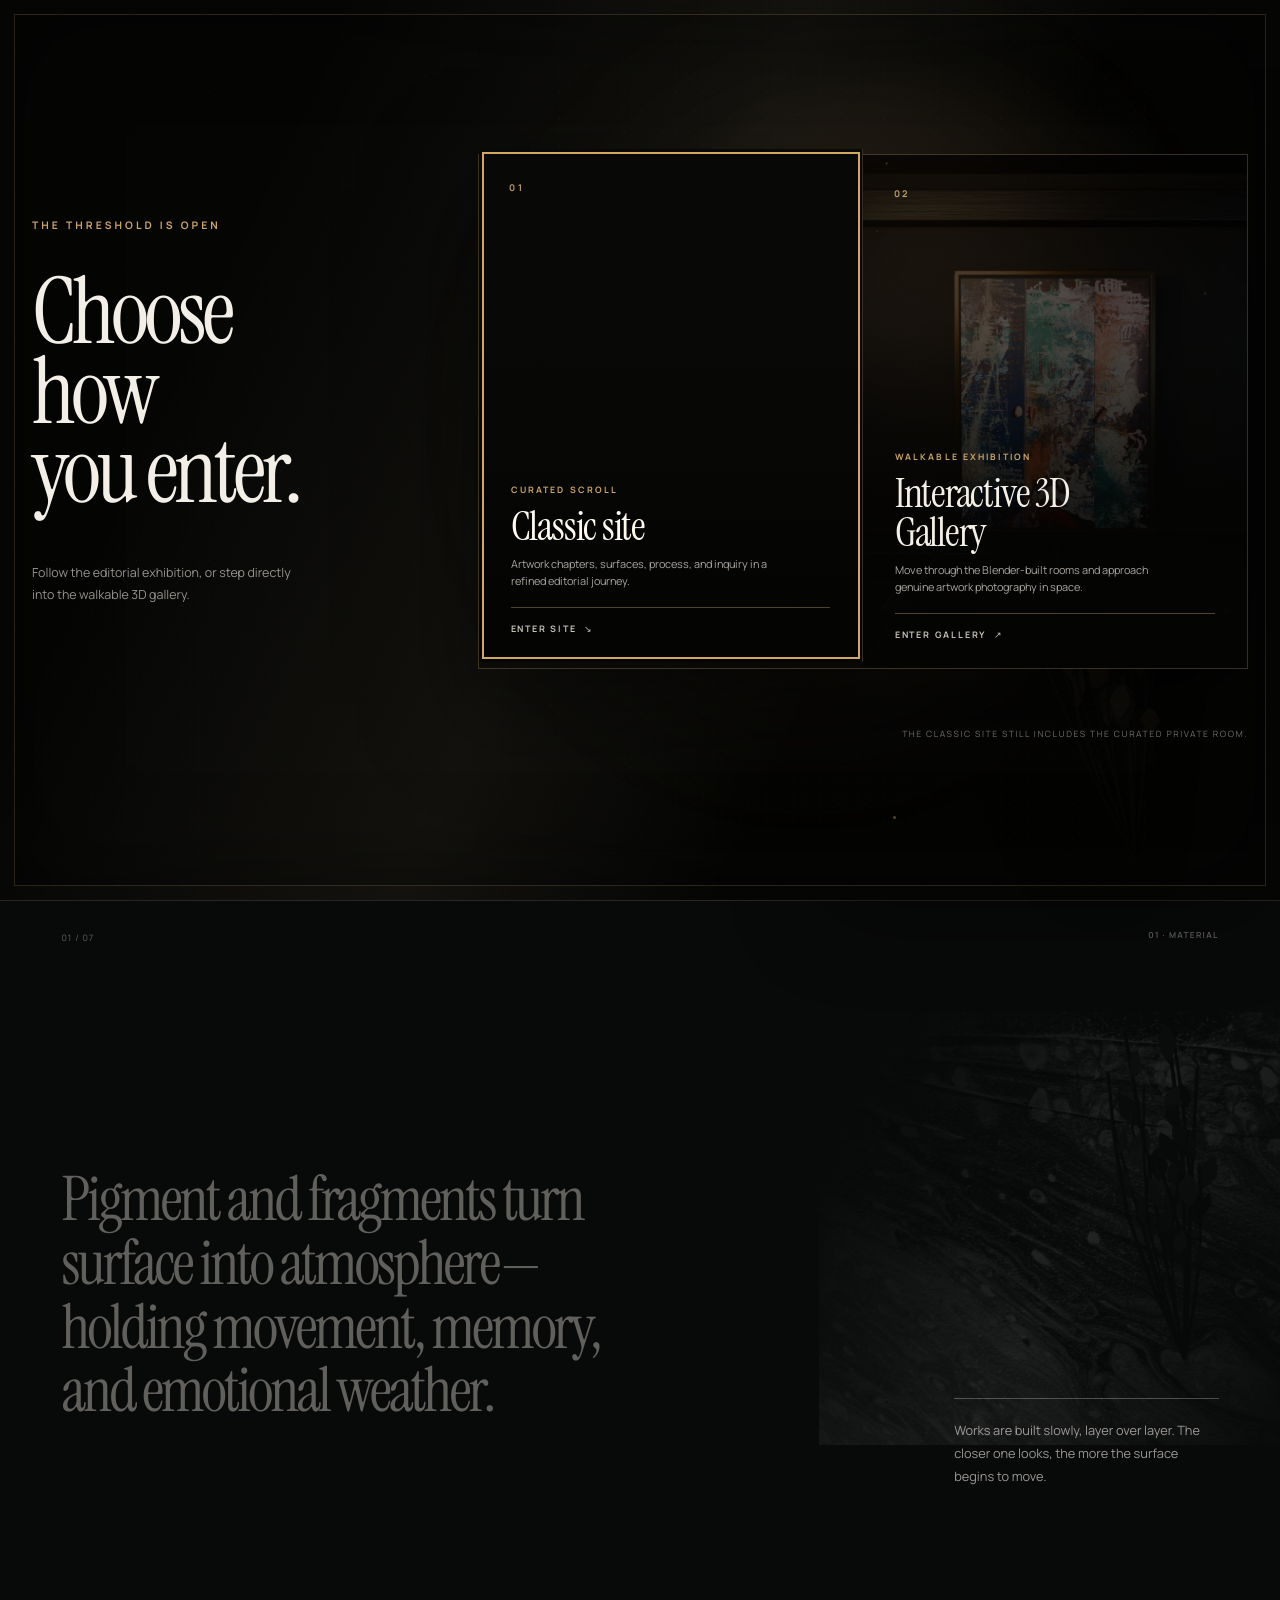
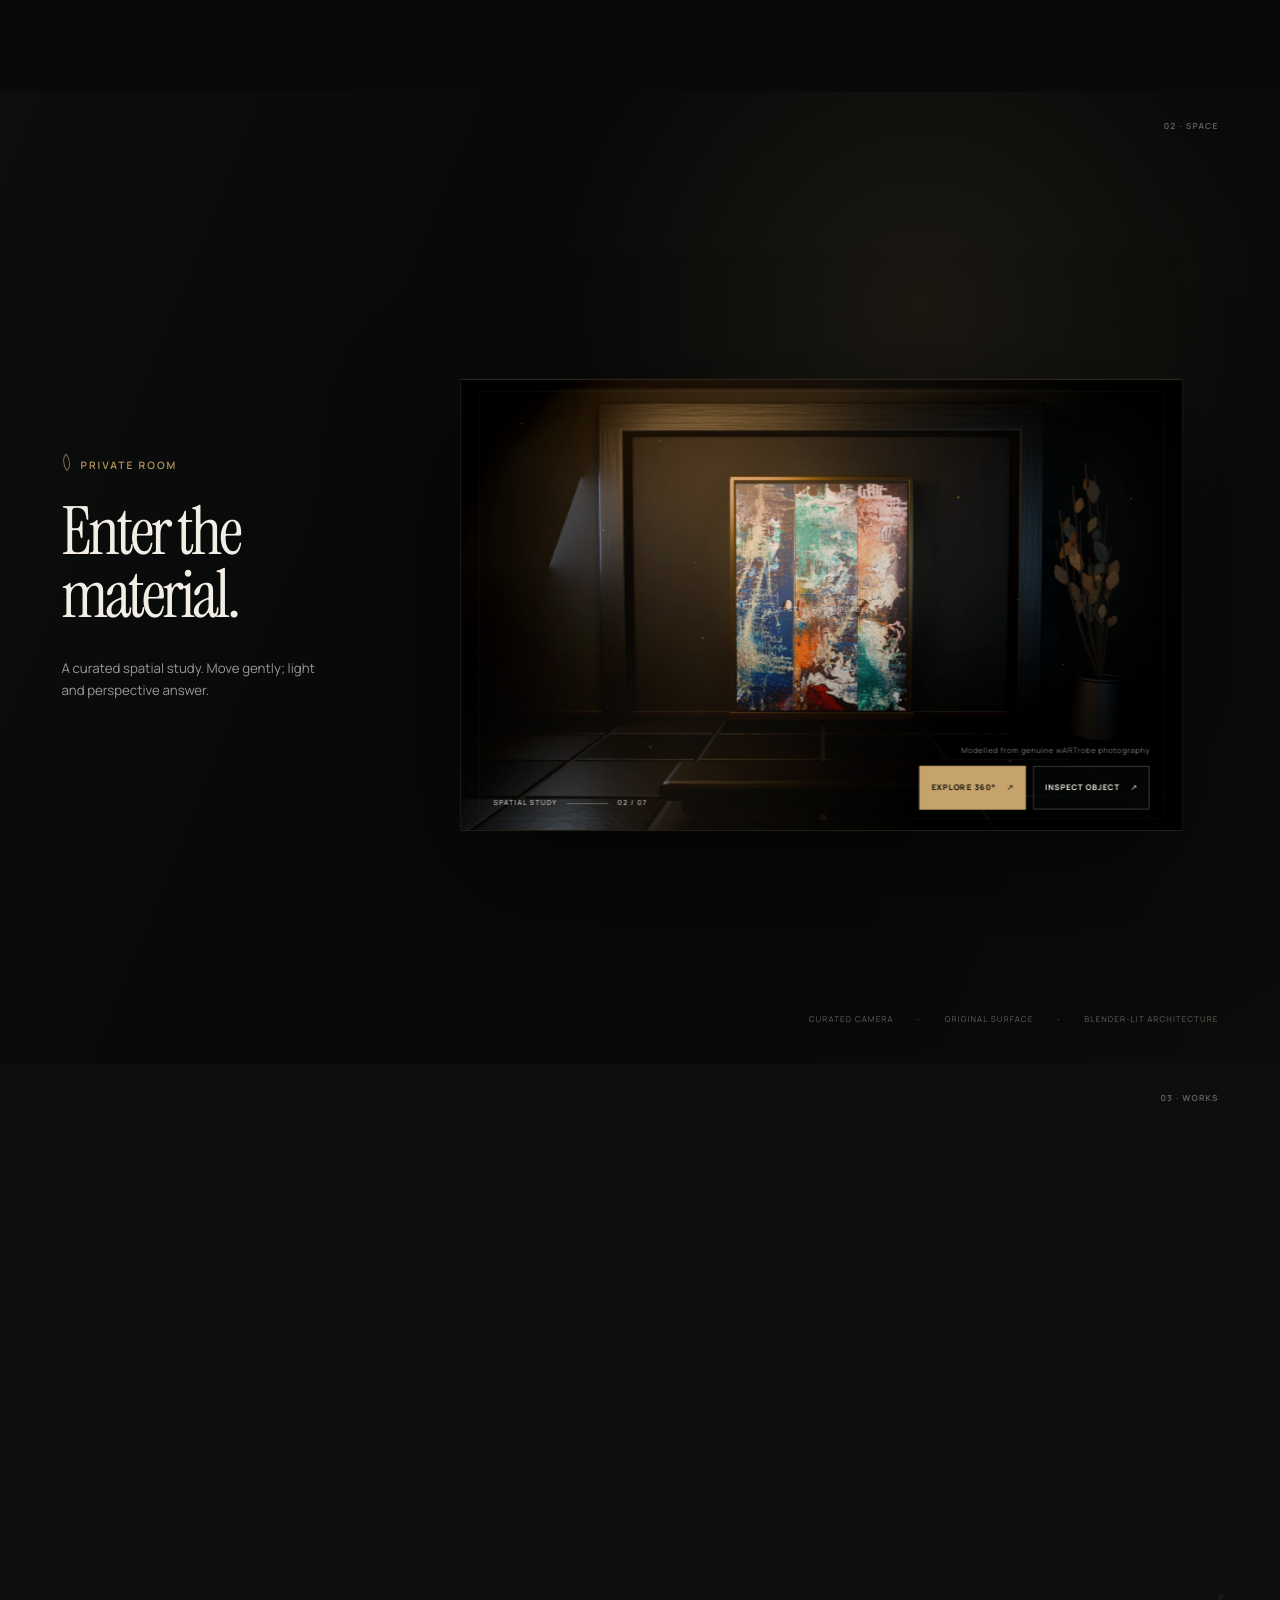
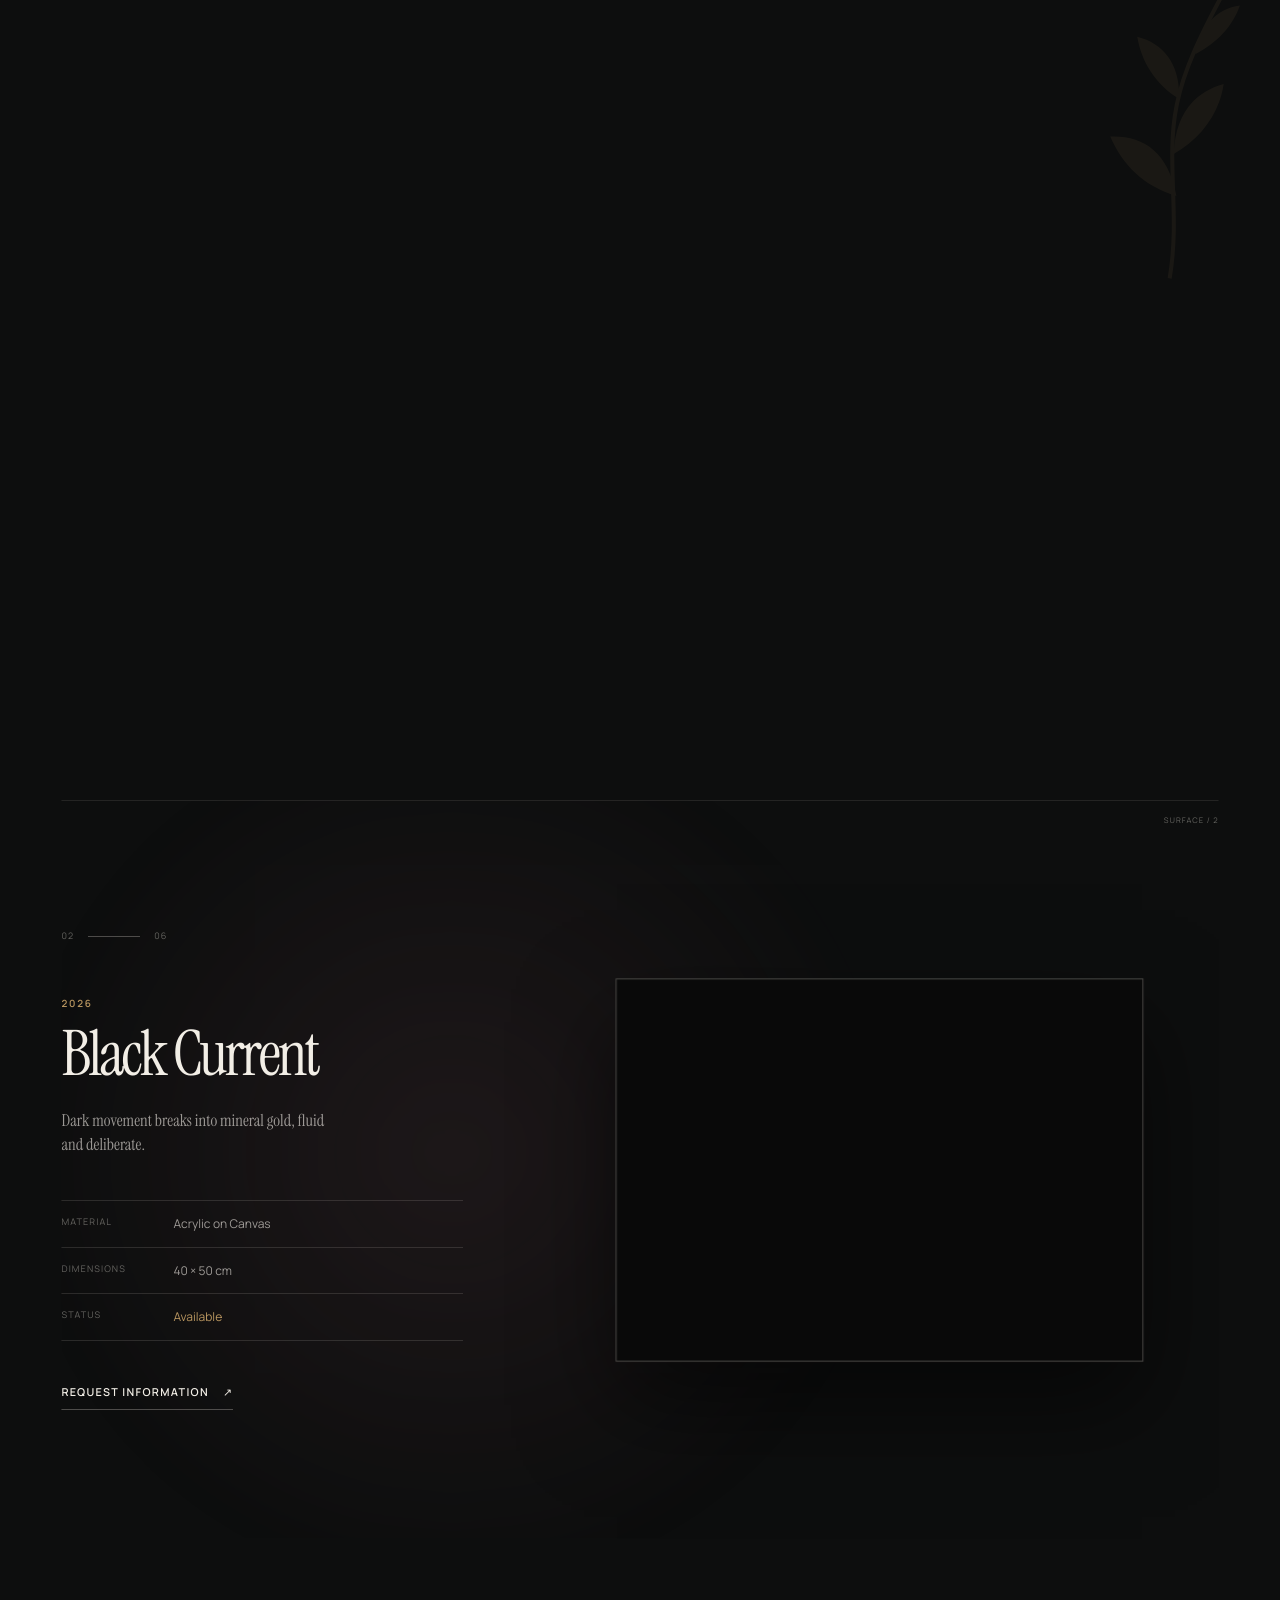
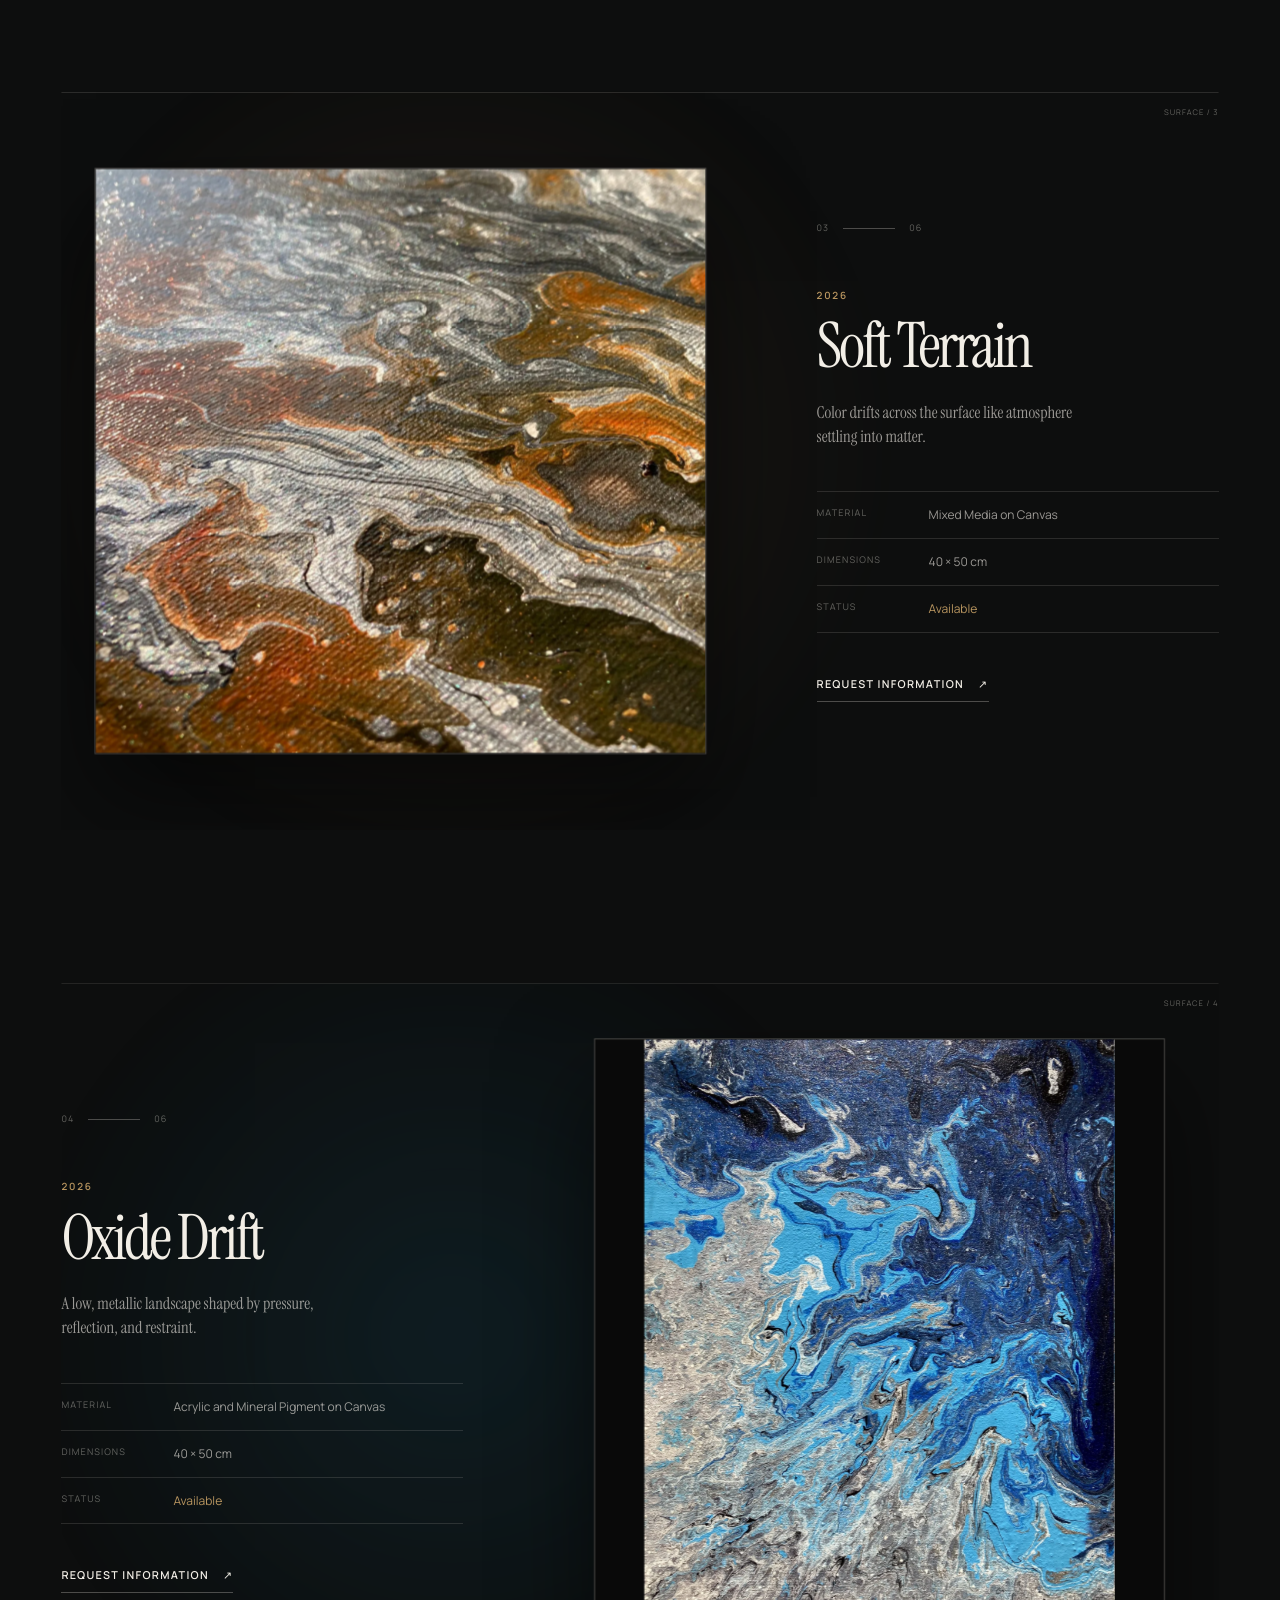
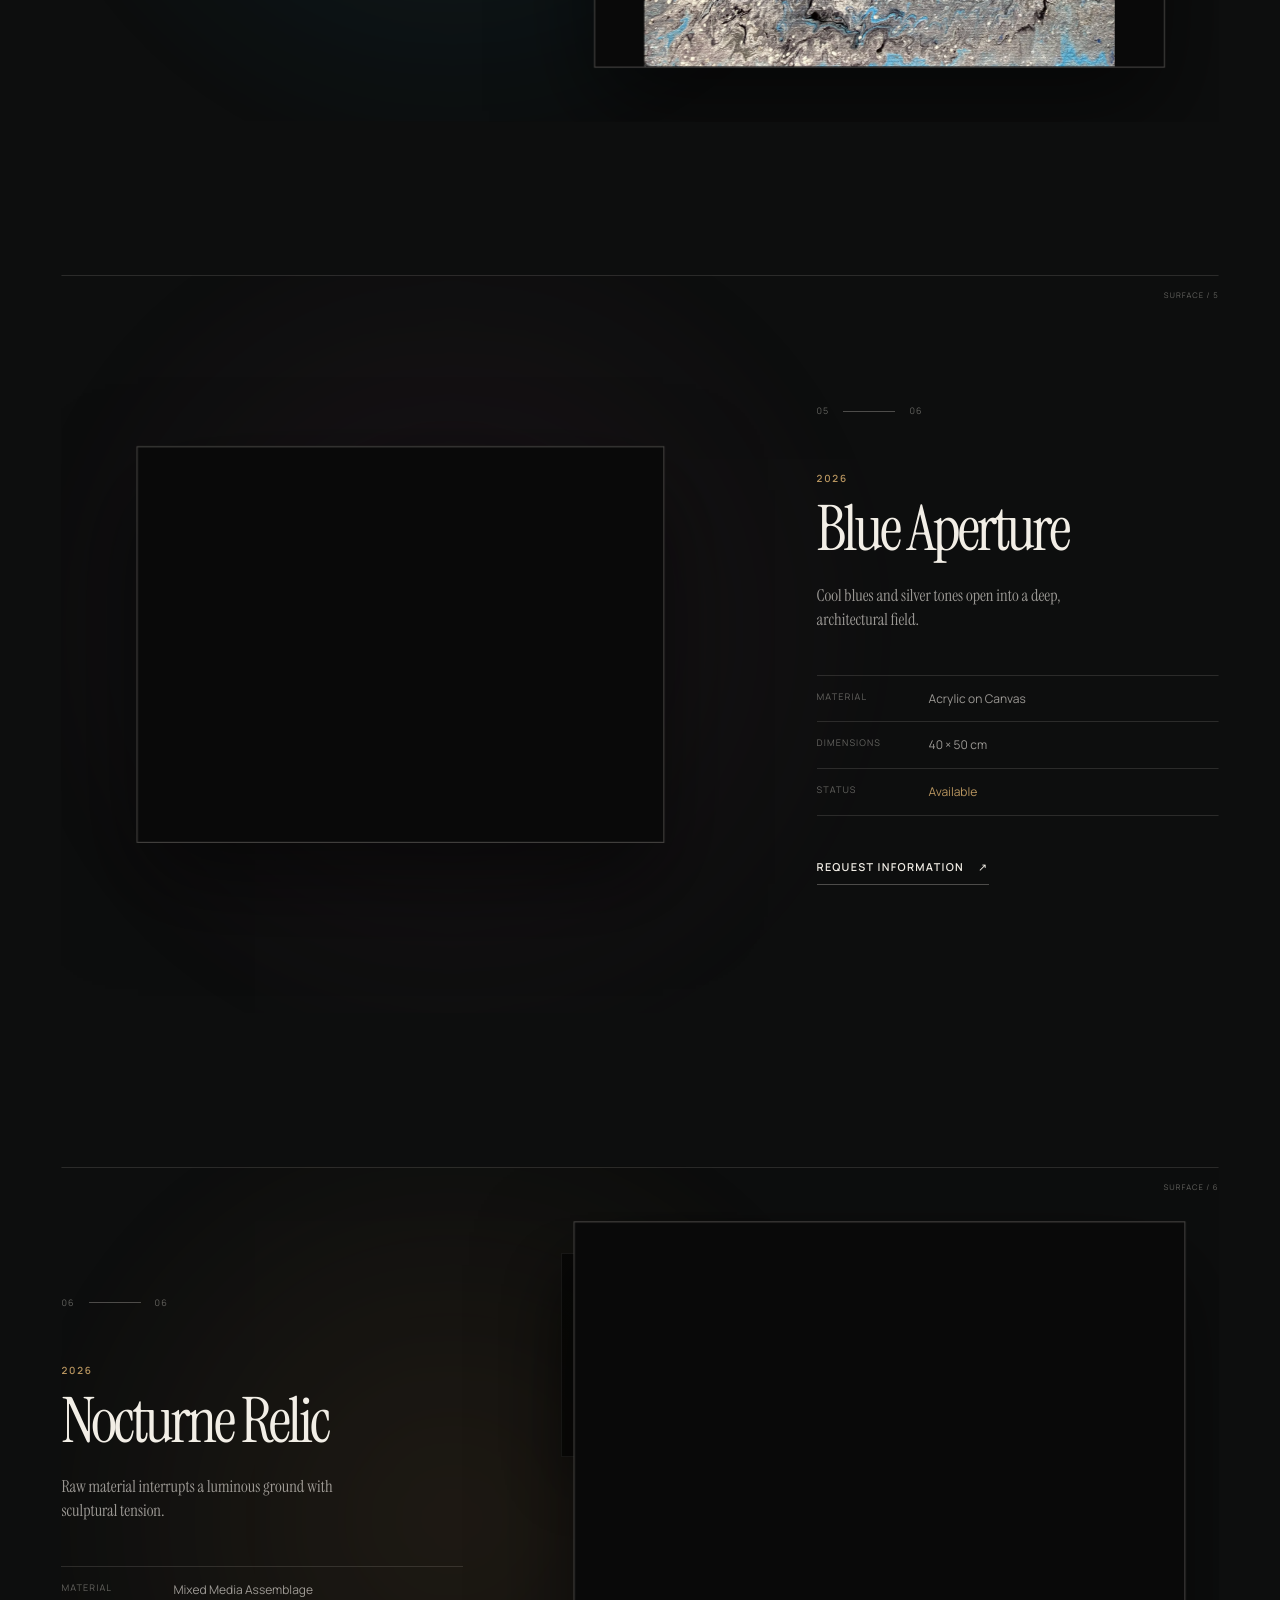
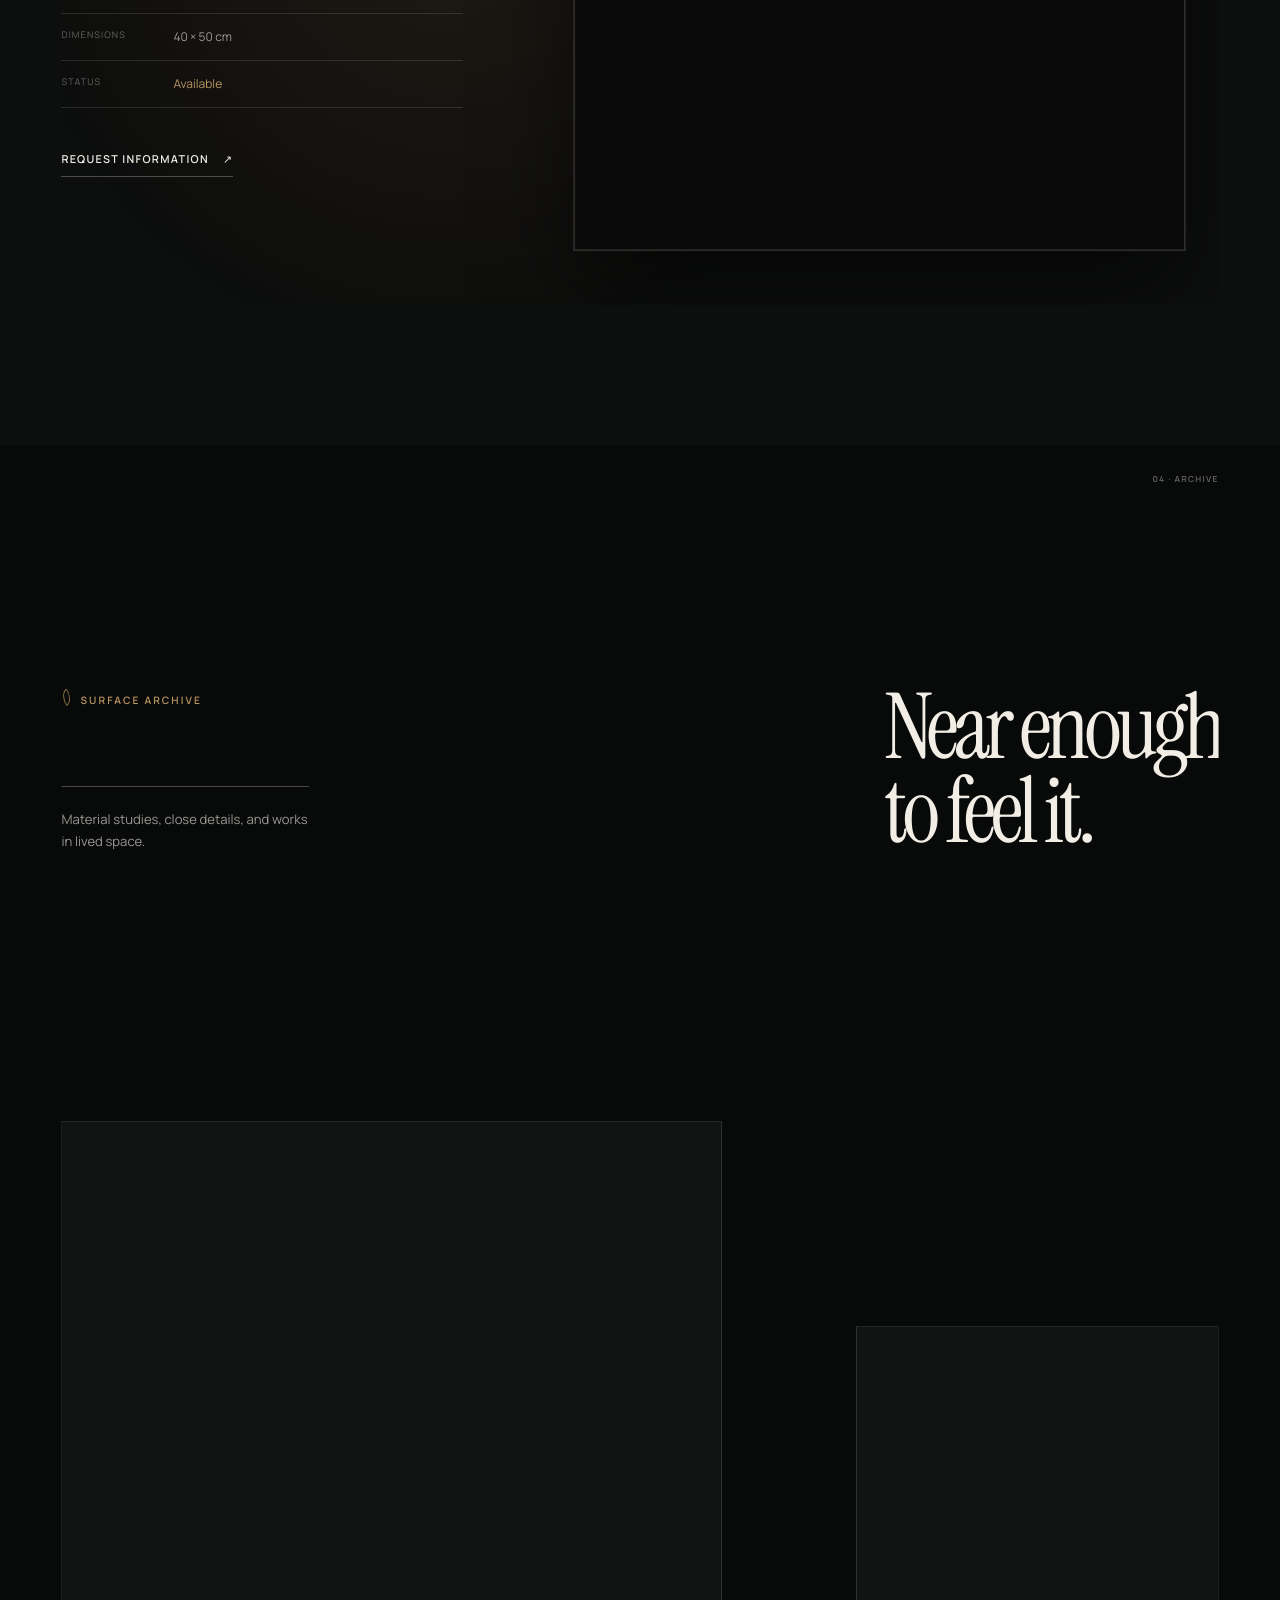
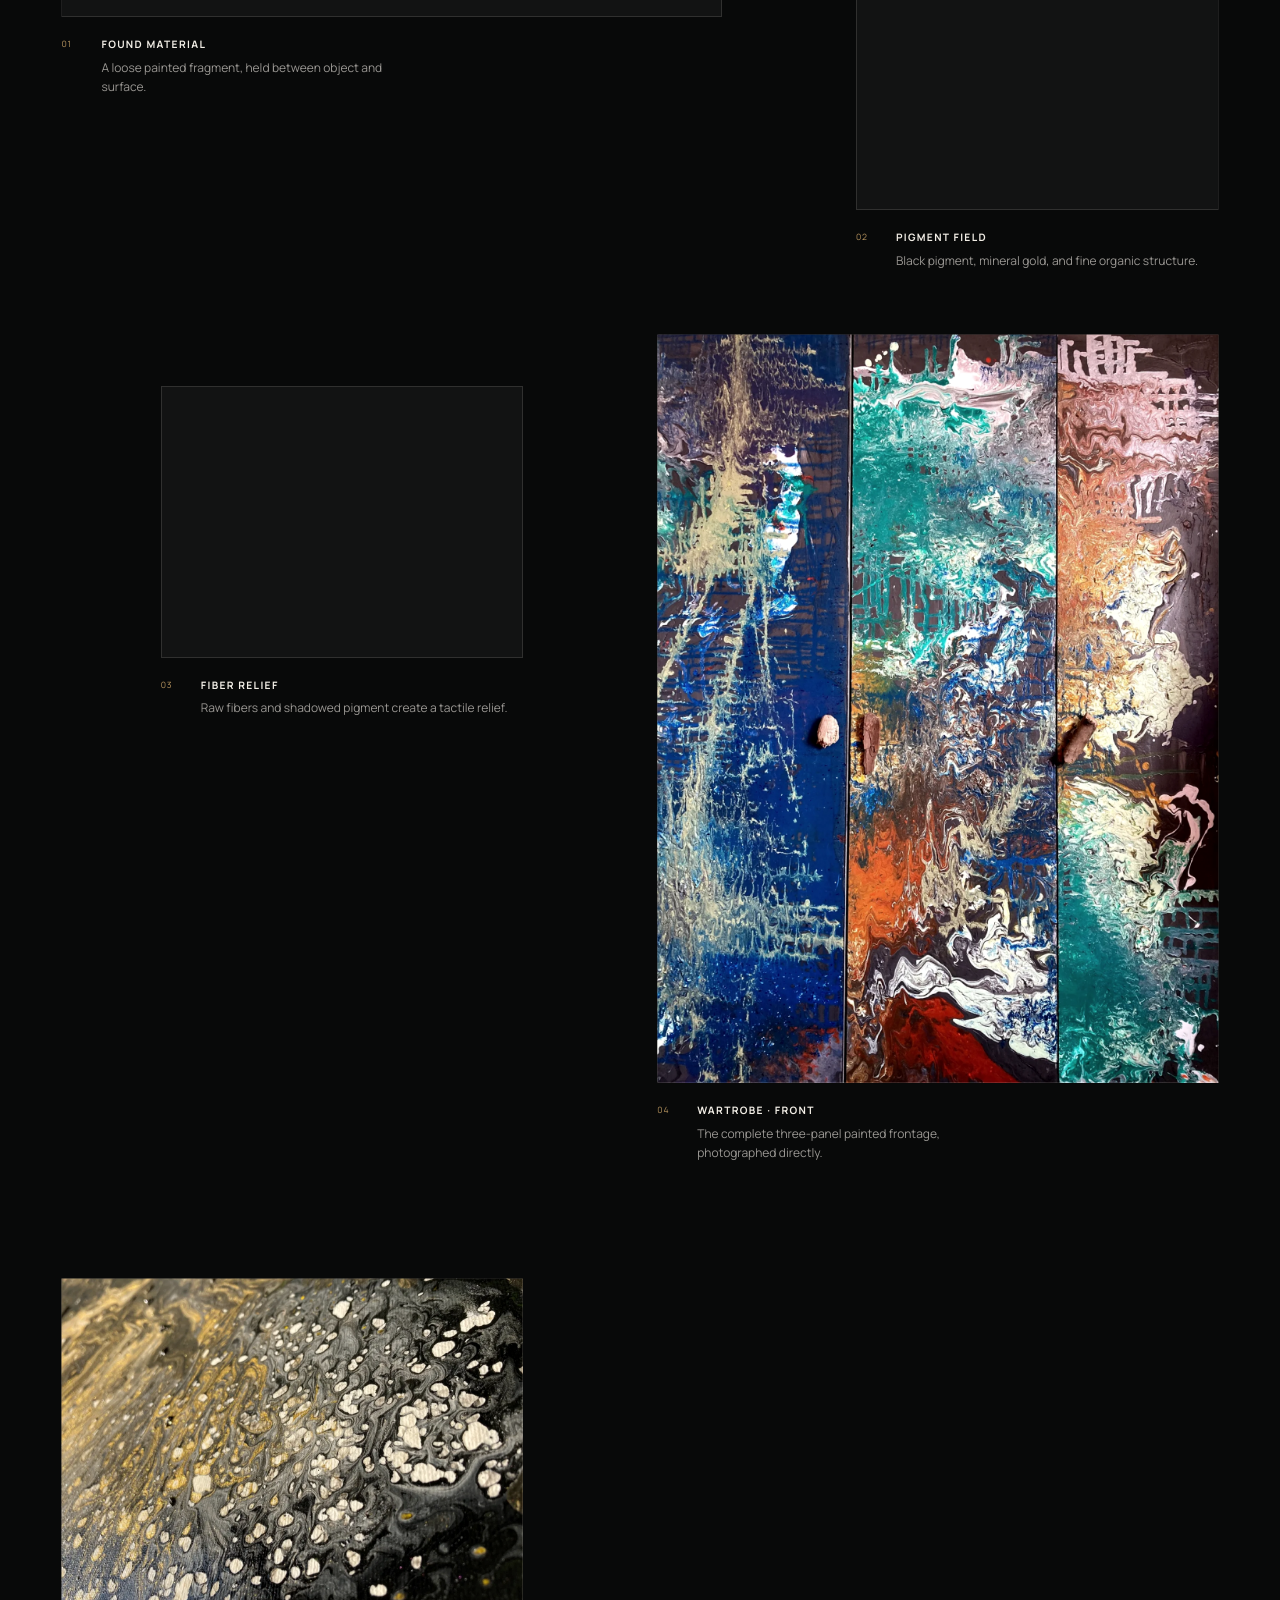
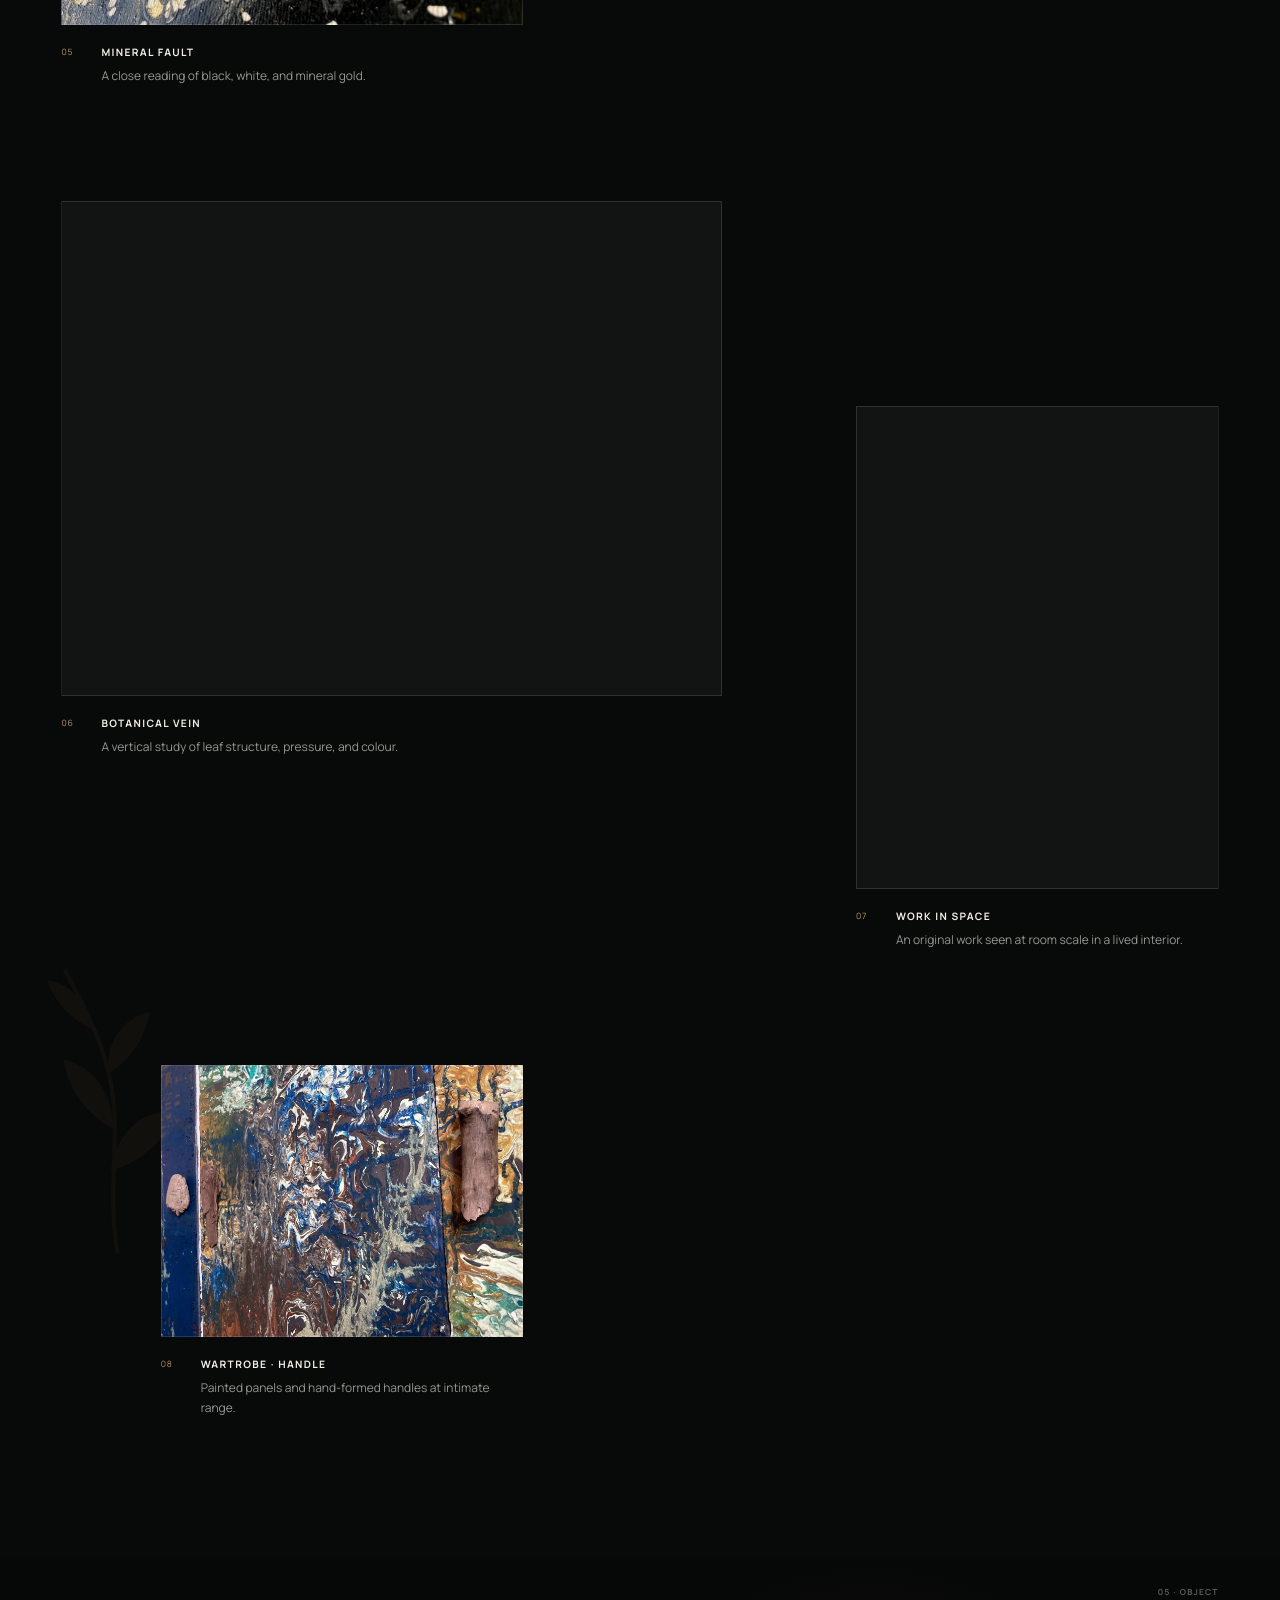
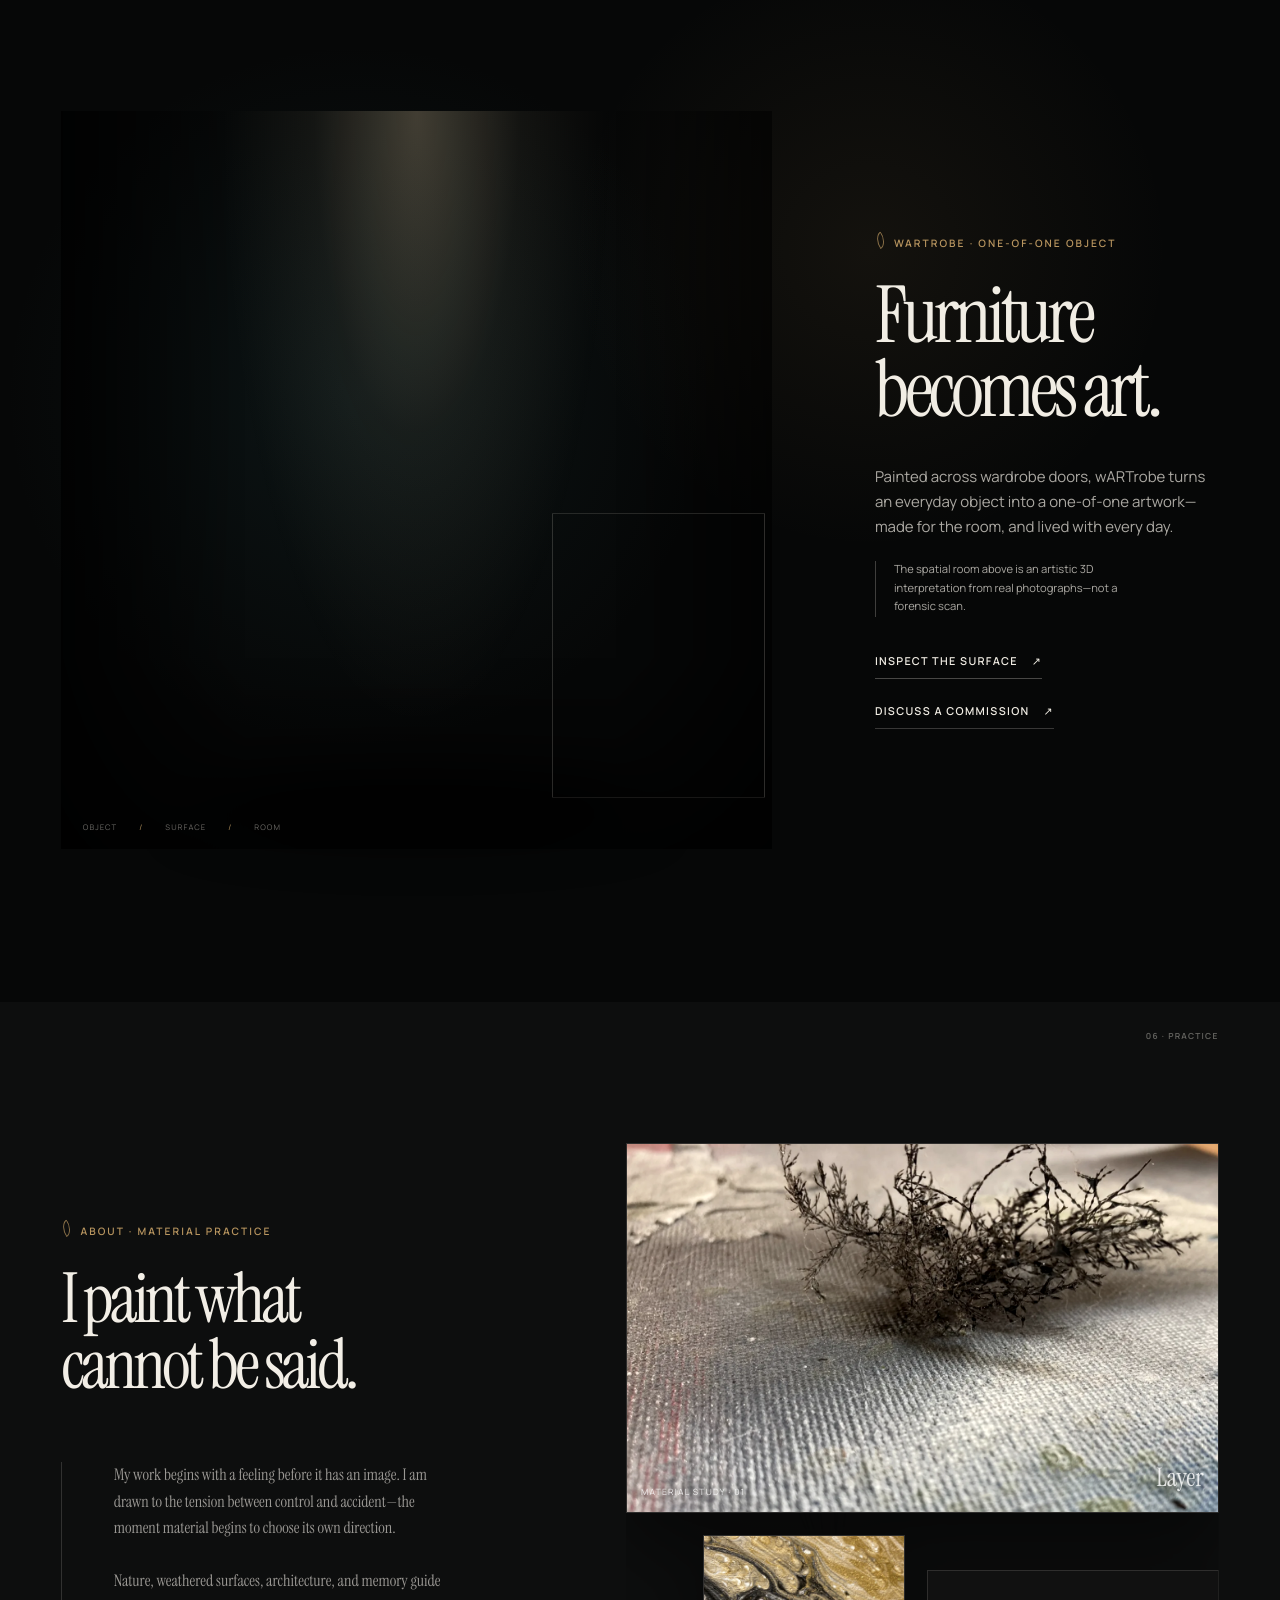
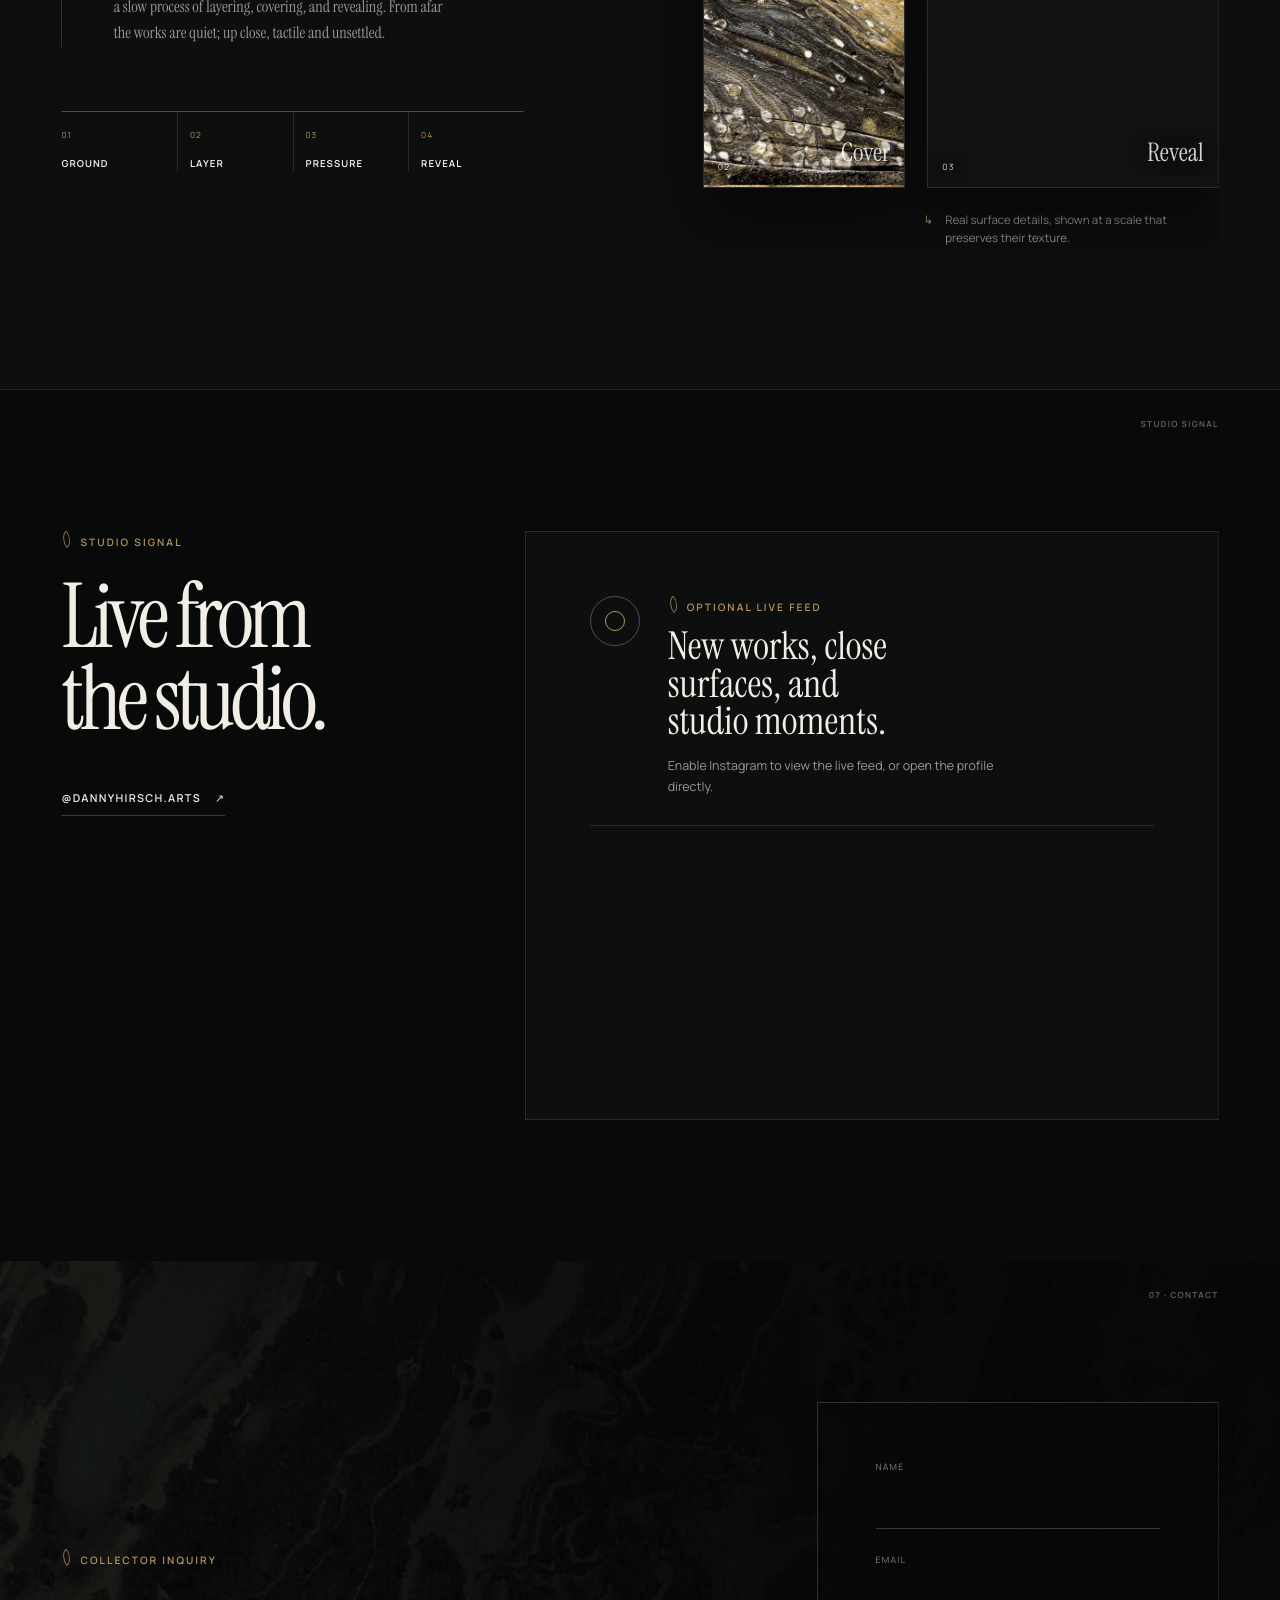
==== commit 8d46fefd: "j" ====
--- a/index.html
+++ b/index.html
@@ -23,8 +23,8 @@
     <link rel="preload" as="font" href="assets/fonts/manrope-variable.woff2" type="font/woff2" crossorigin>
     <link rel="preload" as="image" href="assets/optimized/images/hero.webp" type="image/webp" fetchpriority="high">
     <script>document.documentElement.classList.add('has-js');</script>
-    <link rel="stylesheet" href="DannyHirschArtsHomepage.css?v=20260726-gallery-34">
-    <link rel="stylesheet" href="DannyHirschArtsCinematic.css?v=20260726-gallery-34">
+    <link rel="stylesheet" href="DannyHirschArtsHomepage.css?v=20260727-gallery-37">
+    <link rel="stylesheet" href="DannyHirschArtsCinematic.css?v=20260727-gallery-37">
     <script type="importmap">
       {"imports":{"three":"./assets/vendor/three/three.module.min.js","three/addons/":"./assets/vendor/three/addons/"}}
     </script>
@@ -51,7 +51,7 @@
           <span class="control-glyph theme-glyph" aria-hidden="true"></span>
           <span class="control-label">Light</span>
         </button>
-        <button class="ambient-toggle" type="button" aria-label="Start ambient gallery sound" aria-pressed="false">
+        <button class="ambient-toggle" type="button" aria-label="Start gallery lounge ambience" aria-pressed="false">
           <span class="control-glyph sound-glyph" aria-hidden="true"><i></i></span>
           <span class="control-label">Sound</span>
         </button>
@@ -572,13 +572,32 @@
         <span class="room-experience__light" aria-hidden="true"></span>
         <span class="room-experience__grain" aria-hidden="true"></span>
         <span class="room-experience__reticle" aria-hidden="true"></span>
-        <div class="room-experience__loading" data-gallery-loading role="status" aria-live="polite"><span></span><small>Preparing the 360° gallery</small></div>
+        <div class="room-experience__loading" data-gallery-loading data-state="idle" role="region" aria-label="Interactive 3D gallery loading" hidden>
+          <div class="room-experience__loading-atmosphere" aria-hidden="true"><span></span><i></i><b></b></div>
+          <div class="room-experience__loading-panel">
+            <p data-gallery-loading-eyebrow>Interactive 3D gallery</p>
+            <div class="room-experience__loading-heading">
+              <strong data-gallery-loading-title>Opening the spatial exhibition</strong>
+              <output data-gallery-loading-percent aria-label="Gallery loading percentage">0%</output>
+            </div>
+            <div class="room-experience__loading-track" data-gallery-progress role="progressbar" aria-label="Loading interactive 3D gallery" aria-valuemin="0" aria-valuemax="100" aria-valuenow="0">
+              <i data-gallery-progress-fill></i>
+            </div>
+            <div class="room-experience__loading-meta">
+              <small data-gallery-loading-status>Preparing the entrance</small>
+              <span data-gallery-loading-phase>01 / 03</span>
+            </div>
+            <p class="room-experience__loading-detail" data-gallery-loading-detail>The gallery is loading its architecture, genuine artwork photography, and light.</p>
+            <button class="room-experience__loading-continue" type="button" data-gallery-loading-continue hidden>Continue with the still gallery <span aria-hidden="true">→</span></button>
+            <span class="sr-only" data-gallery-loading-live role="status" aria-live="polite" aria-atomic="true">Preparing the interactive 3D gallery.</span>
+          </div>
+        </div>
         <header class="room-experience__header">
           <div><p>Private Room · 360° gallery</p><h2 id="room-experience-title">Walk into the work.</h2></div>
           <div class="room-experience__header-actions">
-            <button class="room-experience__ambient" type="button" data-gallery-ambient aria-label="Start ambient room sound" aria-pressed="false">
+            <button class="room-experience__ambient" type="button" data-gallery-ambient aria-label="Start lounge ambience" aria-pressed="false">
               <span class="room-experience__ambient-icon" aria-hidden="true"><i></i><i></i><i></i></span>
-              <b data-gallery-ambient-label>Room tone</b>
+              <b data-gallery-ambient-label>Lounge</b>
             </button>
             <button class="room-experience__theme" type="button" data-room-theme aria-label="Switch room to light theme"><span aria-hidden="true"></span><b>Light</b></button>
             <button class="room-experience__close" type="button" data-room-close aria-label="Leave private room"><span aria-hidden="true"></span></button>
@@ -700,6 +719,7 @@
       </div>
     </div>
 
-    <script src="DannyHirschArtsHomepage.js?v=20260726-gallery-34" defer></script>
+    <script src="DannyHirschArtsLoungeAudio.js?v=20260727-gallery-37" defer></script>
+    <script src="DannyHirschArtsHomepage.js?v=20260727-gallery-37" defer></script>
   </body>
 </html>
--- a/DannyHirschArtsCinematic.css
+++ b/DannyHirschArtsCinematic.css
@@ -1007,38 +1007,252 @@
 
 .room-experience__loading {
   position: absolute;
-  top: 50%;
-  left: 50%;
-  z-index: 8;
+  inset: 0;
+  z-index: 10;
   display: grid;
-  justify-items: center;
-  gap: 12px;
-  color: rgba(244, 239, 230, 0.72);
-  font-size: 0.55rem;
-  font-weight: 650;
-  letter-spacing: 0.15em;
+  place-items: center;
+  padding: max(24px, env(safe-area-inset-top)) max(24px, env(safe-area-inset-right)) max(24px, env(safe-area-inset-bottom)) max(24px, env(safe-area-inset-left));
+  overflow: hidden;
+  color: #f4efe6;
+  background:
+    radial-gradient(circle at 50% 48%, rgba(93, 66, 35, 0.2), transparent 28%),
+    linear-gradient(145deg, rgba(8, 8, 7, 0.96), rgba(3, 4, 3, 0.985));
+  opacity: 1;
+  pointer-events: auto;
+  visibility: visible;
+  transition: opacity 420ms ease, visibility 420ms ease;
+}
+
+.room-experience__loading[hidden] { display: none; }
+
+.room-experience__loading::before {
+  position: absolute;
+  inset: 0;
+  background:
+    linear-gradient(90deg, transparent 0 9%, rgba(198, 163, 107, 0.08) 9% calc(9% + 1px), transparent calc(9% + 1px) 91%, rgba(198, 163, 107, 0.08) 91% calc(91% + 1px), transparent calc(91% + 1px)),
+    linear-gradient(0deg, rgba(0, 0, 0, 0.72), transparent 48%);
+  content: "";
   pointer-events: none;
-  text-transform: uppercase;
-  transform: translate(-50%, -50%);
-}
-
-.room-experience__loading > span {
-  width: 44px;
+}
+
+.room-experience__loading-atmosphere {
+  position: absolute;
+  inset: 0;
+  overflow: hidden;
+  pointer-events: none;
+}
+
+.room-experience__loading-atmosphere::before,
+.room-experience__loading-atmosphere::after {
+  position: absolute;
+  top: 11%;
+  bottom: 10%;
+  width: 1px;
+  background: linear-gradient(transparent, rgba(198, 163, 107, 0.42), transparent);
+  content: "";
+  transform-origin: 50% 100%;
+}
+
+.room-experience__loading-atmosphere::before { left: 19%; transform: rotate(22deg); }
+.room-experience__loading-atmosphere::after { right: 19%; transform: rotate(-22deg); }
+
+.room-experience__loading-atmosphere > span {
+  position: absolute;
+  top: 18%;
+  right: 20%;
+  bottom: 18%;
+  left: 20%;
+  border: 1px solid rgba(198, 163, 107, 0.18);
+  box-shadow: inset 0 0 100px rgba(0, 0, 0, 0.46);
+  transform: perspective(850px) rotateX(63deg) translateY(24%);
+  transform-origin: center bottom;
+}
+
+.room-experience__loading-atmosphere > i,
+.room-experience__loading-atmosphere > b {
+  position: absolute;
+  top: 23%;
+  bottom: 19%;
+  width: 28%;
+  border: solid rgba(198, 163, 107, 0.12);
+  content: "";
+}
+
+.room-experience__loading-atmosphere > i {
+  left: 11%;
+  border-width: 1px 0 1px 1px;
+  transform: skewY(19deg);
+}
+
+.room-experience__loading-atmosphere > b {
+  right: 11%;
+  border-width: 1px 1px 1px 0;
+  transform: skewY(-19deg);
+}
+
+.room-experience__loading-panel {
+  position: relative;
+  z-index: 2;
+  width: min(680px, 70vw);
+  padding: clamp(26px, 4.2vw, 54px);
+  border: 1px solid rgba(198, 163, 107, 0.28);
+  background: linear-gradient(145deg, rgba(17, 17, 14, 0.92), rgba(7, 8, 7, 0.84));
+  box-shadow: 0 34px 90px rgba(0, 0, 0, 0.62), inset 0 1px rgba(255, 245, 226, 0.05);
+  backdrop-filter: blur(18px);
+}
+
+.room-experience__loading-panel::before {
+  position: absolute;
+  top: -1px;
+  left: clamp(26px, 4.2vw, 54px);
+  width: 72px;
   height: 1px;
-  overflow: hidden;
-  background: rgba(244, 239, 230, 0.22);
-}
-
-.room-experience__loading > span::after {
-  display: block;
-  width: 48%;
-  height: 100%;
   background: #c6a36b;
   content: "";
-  animation: galleryLoading 1.4s var(--ease-cinema) infinite alternate;
-}
-
-.room-experience:not(.is-gallery-loading) .room-experience__loading { display: none; }
+}
+
+.room-experience__loading-panel > p:first-child {
+  margin: 0 0 18px;
+  color: #c6a36b;
+  font-size: 0.55rem;
+  font-weight: 700;
+  letter-spacing: 0.2em;
+  text-transform: uppercase;
+}
+
+.room-experience__loading-heading {
+  display: flex;
+  align-items: end;
+  justify-content: space-between;
+  gap: 24px;
+}
+
+.room-experience__loading-heading strong {
+  max-width: 12ch;
+  font-family: var(--font-display);
+  font-size: clamp(2.35rem, 5vw, 4.9rem);
+  font-weight: 400;
+  letter-spacing: -0.045em;
+  line-height: 0.92;
+}
+
+.room-experience__loading-heading output {
+  min-width: 2.5ch;
+  color: rgba(244, 239, 230, 0.84);
+  font-family: var(--font-display);
+  font-size: clamp(1.9rem, 3.4vw, 3.2rem);
+  font-variant-numeric: tabular-nums;
+  line-height: 1;
+  text-align: right;
+}
+
+.room-experience__loading-track {
+  position: relative;
+  height: 2px;
+  margin-top: clamp(28px, 4vw, 46px);
+  overflow: hidden;
+  background: rgba(244, 239, 230, 0.16);
+}
+
+.room-experience__loading-track > i {
+  display: block;
+  width: var(--gallery-load-progress, 0%);
+  height: 100%;
+  background: linear-gradient(90deg, #7f5d32, #d9b77c 74%, #f1d6a7);
+  box-shadow: 0 0 18px rgba(217, 183, 124, 0.42);
+  transition: width 240ms ease-out;
+}
+
+.room-experience__loading-track[data-indeterminate] > i {
+  width: 34%;
+  animation: galleryLoading 1.4s var(--ease-cinema) infinite;
+}
+
+.room-experience__loading-meta {
+  display: flex;
+  justify-content: space-between;
+  gap: 18px;
+  margin-top: 13px;
+  color: rgba(244, 239, 230, 0.68);
+  font-size: 0.54rem;
+  font-weight: 650;
+  letter-spacing: 0.14em;
+  text-transform: uppercase;
+}
+
+.room-experience__loading-meta span { color: rgba(198, 163, 107, 0.82); }
+
+.room-experience__loading-detail {
+  max-width: 52ch;
+  margin: 24px 0 0;
+  color: rgba(244, 239, 230, 0.54);
+  font-size: clamp(0.7rem, 0.85vw, 0.82rem);
+  line-height: 1.65;
+}
+
+.room-experience__loading-continue {
+  display: inline-flex;
+  align-items: center;
+  justify-content: space-between;
+  gap: 24px;
+  min-height: 46px;
+  margin-top: 24px;
+  padding: 0 18px;
+  border: 1px solid rgba(198, 163, 107, 0.44);
+  color: #f4efe6;
+  background: rgba(198, 163, 107, 0.08);
+  cursor: pointer;
+  font-size: 0.58rem;
+  font-weight: 700;
+  letter-spacing: 0.12em;
+  text-transform: uppercase;
+}
+
+.room-experience__loading-continue[hidden] { display: none; }
+
+.room-experience__loading-continue:hover,
+.room-experience__loading-continue:focus-visible {
+  border-color: #c6a36b;
+  background: rgba(198, 163, 107, 0.16);
+}
+
+.room-experience__loading[data-state="ready"] {
+  opacity: 0;
+  transition-delay: 180ms;
+}
+
+.room-experience__loading[data-state="ready"] .room-experience__loading-track > i {
+  box-shadow: 0 0 28px rgba(217, 183, 124, 0.72);
+}
+
+.room-experience__loading[data-state="fallback"] .room-experience__loading-heading output,
+.room-experience__loading[data-state="fallback"] .room-experience__loading-track,
+.room-experience__loading[data-state="fallback"] .room-experience__loading-meta span {
+  display: none;
+}
+
+.room-experience:not(.is-gallery-loading):not(.is-gallery-load-error) .room-experience__loading {
+  opacity: 0;
+  pointer-events: none;
+  visibility: hidden;
+}
+
+.room-experience:is(.is-gallery-loading, .is-gallery-load-error) .room-experience__header {
+  z-index: 12;
+  justify-content: flex-end;
+}
+
+.room-experience:is(.is-gallery-loading, .is-gallery-load-error) .room-experience__header > div:first-child,
+.room-experience:is(.is-gallery-loading, .is-gallery-load-error) :is(.room-experience__ambient, .room-experience__theme) {
+  opacity: 0;
+  pointer-events: none;
+  visibility: hidden;
+}
+
+.room-experience:is(.is-gallery-loading, .is-gallery-load-error) .room-experience__close {
+  border-color: rgba(244, 239, 230, 0.24);
+  background: rgba(7, 8, 7, 0.72);
+}
 
 .room-experience__header-actions {
   display: flex;
@@ -1606,7 +1820,10 @@
 body[data-theme="light"] .room-experience__facts dd { color: rgba(24, 23, 19, 0.78); }
 body[data-theme="light"] .room-experience__reticle { border-color: rgba(24, 23, 19, 0.62); }
 body[data-theme="light"] .room-experience.has-artwork-focus .room-experience__reticle { border-color: #8c672e; color: #8c672e; }
-body[data-theme="light"] .room-experience__loading { color: rgba(24, 23, 19, 0.72); }
+body[data-theme="light"] .room-experience__loading { color: #f4efe6; }
+body[data-theme="light"] .room-experience__loading :is(button, a):focus-visible {
+  outline-color: #d9b77c;
+}
 
 /* Light mode still enters a dark architectural gallery. Its materials lift,
    while exhibition signage stays pale and readable over the WebGL scene. */
@@ -2006,6 +2223,42 @@
 }
 
 @media (max-width: 760px) {
+  .room-experience__loading {
+    align-items: end;
+    padding: max(70px, calc(58px + env(safe-area-inset-top))) max(14px, calc(10px + env(safe-area-inset-right))) max(16px, calc(12px + env(safe-area-inset-bottom))) max(14px, calc(10px + env(safe-area-inset-left)));
+  }
+
+  .room-experience__loading::before {
+    background:
+      linear-gradient(90deg, transparent 0 5%, rgba(198, 163, 107, 0.08) 5% calc(5% + 1px), transparent calc(5% + 1px) 95%, rgba(198, 163, 107, 0.08) 95% calc(95% + 1px), transparent calc(95% + 1px)),
+      linear-gradient(0deg, rgba(0, 0, 0, 0.8), transparent 62%);
+  }
+
+  .room-experience__loading-atmosphere > span {
+    top: 9%;
+    right: 11%;
+    bottom: 26%;
+    left: 11%;
+  }
+
+  .room-experience__loading-panel {
+    width: min(100%, 540px);
+    max-height: calc(100dvh - max(86px, calc(72px + env(safe-area-inset-top))));
+    padding: 24px;
+    overflow-y: auto;
+    backdrop-filter: blur(14px);
+  }
+
+  .room-experience__loading-panel::before { left: 24px; width: 54px; }
+  .room-experience__loading-panel > p:first-child { margin-bottom: 14px; }
+  .room-experience__loading-heading { gap: 16px; }
+  .room-experience__loading-heading strong { font-size: clamp(2.15rem, 10vw, 3.25rem); }
+  .room-experience__loading-heading output { font-size: clamp(1.7rem, 8vw, 2.4rem); }
+  .room-experience__loading-track { margin-top: 24px; }
+  .room-experience__loading-meta { font-size: 0.48rem; }
+  .room-experience__loading-detail { margin-top: 18px; font-size: 0.67rem; }
+  .room-experience__loading-continue { width: 100%; margin-top: 18px; }
+
   .room-experience.is-demo-mode .room-experience__header > div:first-child {
     display: none;
   }
@@ -2927,6 +3180,7 @@
   transform: none;
   -webkit-backdrop-filter: blur(18px) saturate(0.86);
   backdrop-filter: blur(18px) saturate(0.86);
+  transition: width 300ms var(--ease-out), opacity 220ms ease;
 }
 
 .room-experience.is-demo-mode .room-experience__demo-nav:not(:focus-within) {
@@ -2939,12 +3193,16 @@
 
 .room-experience__sidebar-heading {
   display: grid;
+  grid-template-columns: minmax(0, 1fr) 52px;
+  grid-template-rows: auto auto;
+  align-items: center;
   gap: 6px;
   padding: 18px 17px 16px;
   border-bottom: 1px solid rgba(211, 176, 119, 0.18);
 }
 
 .room-experience__sidebar-heading span {
+  grid-column: 1;
   min-height: 0;
   padding: 0;
   color: #caa46a;
@@ -2955,15 +3213,18 @@
 }
 
 .room-experience__sidebar-heading small {
+  grid-column: 1;
   color: rgba(238, 233, 222, 0.54);
   font-size: 0.55rem;
   line-height: 1.35;
 }
 
 .room-experience__sidebar-toggle {
-  display: none;
+  display: inline-flex;
   min-width: 48px;
   min-height: 48px;
+  grid-column: 2;
+  grid-row: 1 / 3;
   align-items: center;
   justify-content: center;
   gap: 7px;
@@ -3007,6 +3268,31 @@
 }
 
 .room-experience__sidebar-scroll[hidden] { display: none; }
+
+.room-experience__demo-nav.is-collapsed,
+.room-experience.is-demo-mode .room-experience__demo-nav.is-collapsed:not(:focus-within) {
+  right: auto;
+  bottom: auto;
+  width: 62px;
+  max-width: 62px;
+}
+
+.room-experience__demo-nav.is-collapsed .room-experience__sidebar-heading {
+  display: block;
+  padding: 6px;
+  border-bottom: 0;
+}
+
+.room-experience__demo-nav.is-collapsed .room-experience__sidebar-heading > span,
+.room-experience__demo-nav.is-collapsed .room-experience__sidebar-heading > small {
+  display: none;
+}
+
+.room-experience__demo-nav.is-collapsed .room-experience__sidebar-toggle {
+  display: inline-flex;
+  width: 48px;
+  padding: 0;
+}
 
 .room-experience__sidebar-scroll > p {
   margin: 13px 7px 6px;
@@ -3262,8 +3548,8 @@
     bottom: max(22px, calc(12px + env(safe-area-inset-bottom)));
     z-index: 14;
     display: block;
-    width: 116px;
-    height: 116px;
+    width: 96px;
+    height: 96px;
     border: 1px solid rgba(219, 188, 133, 0.26);
     border-radius: 50%;
     background: radial-gradient(circle, rgba(25, 24, 20, 0.7) 0 35%, rgba(6, 6, 5, 0.63) 36% 100%);
@@ -3272,6 +3558,8 @@
     backdrop-filter: blur(12px);
     pointer-events: auto;
     touch-action: none;
+    opacity: 0.62;
+    transition: opacity 180ms ease;
   }
 
   .room-experience__dpad {
@@ -3289,10 +3577,10 @@
   .room-experience__dpad > button {
     position: absolute;
     z-index: 4;
-    width: 42px;
-    min-width: 42px;
-    height: 42px;
-    min-height: 42px;
+    width: 44px;
+    min-width: 44px;
+    height: 44px;
+    min-height: 44px;
     padding: 0;
     grid-area: auto;
     border: 0;
@@ -3300,13 +3588,21 @@
     color: rgba(239, 232, 218, 0.62);
     background: transparent;
     font-size: 0.68rem;
+    clip-path: circle(50%);
     touch-action: none;
   }
 
-  .room-experience__dpad > button[data-gallery-move="forward"] { top: 0; left: 36px; }
-  .room-experience__dpad > button[data-gallery-move="left"] { top: 36px; left: 0; }
-  .room-experience__dpad > button[data-gallery-move="backward"] { bottom: 0; left: 36px; }
-  .room-experience__dpad > button[data-gallery-move="right"] { top: 36px; right: 0; }
+  .room-experience__dpad > button[data-gallery-move="forward"] { top: 0; left: 26px; }
+  .room-experience__dpad > button[data-gallery-move="left"] { top: 26px; left: 0; }
+  .room-experience__dpad > button[data-gallery-move="backward"] { bottom: 0; left: 26px; }
+  .room-experience__dpad > button[data-gallery-move="right"] { top: 26px; right: 0; }
+
+  .room-experience__dpad.is-engaged,
+  .room-experience__dpad:focus-within,
+  .room-experience__look-stick:focus-within,
+  .room-experience__look-stick:has([data-gallery-look-control].is-engaged) {
+    opacity: 0.96;
+  }
 
   .room-experience__look-stick > button {
     position: absolute;
@@ -3336,7 +3632,7 @@
   }
 
   .room-experience__stick-ring {
-    inset: 13px;
+    inset: 10px;
     border: 1px solid rgba(215, 178, 114, 0.18);
     border-radius: 50%;
   }
@@ -3344,8 +3640,8 @@
   .room-experience__stick-knob {
     top: 50%;
     left: 50%;
-    width: 40px;
-    height: 40px;
+    width: 34px;
+    height: 34px;
     border: 1px solid rgba(226, 196, 143, 0.4);
     border-radius: 50%;
     background: radial-gradient(circle at 36% 32%, rgba(220, 185, 124, 0.35), rgba(47, 41, 31, 0.7) 68%);
@@ -3561,8 +3857,8 @@
     bottom: max(14px, calc(8px + env(safe-area-inset-bottom)));
     z-index: 14;
     display: block;
-    width: 104px;
-    height: 104px;
+    width: 88px;
+    height: 88px;
     border: 1px solid rgba(219, 188, 133, 0.26);
     border-radius: 50%;
     background: radial-gradient(circle, rgba(25, 24, 20, 0.7) 0 35%, rgba(6, 6, 5, 0.63) 36% 100%);
@@ -3571,6 +3867,8 @@
     backdrop-filter: blur(12px);
     pointer-events: auto;
     touch-action: none;
+    opacity: 0.62;
+    transition: opacity 180ms ease;
   }
 
   .room-experience__dpad {
@@ -3588,10 +3886,10 @@
   .room-experience__dpad > button {
     position: absolute;
     z-index: 4;
-    width: 38px;
-    min-width: 38px;
-    height: 38px;
-    min-height: 38px;
+    width: 44px;
+    min-width: 44px;
+    height: 44px;
+    min-height: 44px;
     padding: 0;
     grid-area: auto;
     border: 0;
@@ -3599,13 +3897,21 @@
     color: rgba(239, 232, 218, 0.62);
     background: transparent;
     font-size: 0.64rem;
+    clip-path: circle(50%);
     touch-action: none;
   }
 
-  .room-experience__dpad > button[data-gallery-move="forward"] { top: 0; left: 33px; }
-  .room-experience__dpad > button[data-gallery-move="left"] { top: 33px; left: 0; }
-  .room-experience__dpad > button[data-gallery-move="backward"] { bottom: 0; left: 33px; }
-  .room-experience__dpad > button[data-gallery-move="right"] { top: 33px; right: 0; }
+  .room-experience__dpad > button[data-gallery-move="forward"] { top: 0; left: 22px; }
+  .room-experience__dpad > button[data-gallery-move="left"] { top: 22px; left: 0; }
+  .room-experience__dpad > button[data-gallery-move="backward"] { bottom: 0; left: 22px; }
+  .room-experience__dpad > button[data-gallery-move="right"] { top: 22px; right: 0; }
+
+  .room-experience__dpad.is-engaged,
+  .room-experience__dpad:focus-within,
+  .room-experience__look-stick:focus-within,
+  .room-experience__look-stick:has([data-gallery-look-control].is-engaged) {
+    opacity: 0.96;
+  }
 
   .room-experience__look-stick > button {
     position: absolute;
@@ -3630,7 +3936,7 @@
   }
 
   .room-experience__stick-ring {
-    inset: 12px;
+    inset: 9px;
     border: 1px solid rgba(215, 178, 114, 0.18);
     border-radius: 50%;
   }
@@ -3638,8 +3944,8 @@
   .room-experience__stick-knob {
     top: 50%;
     left: 50%;
-    width: 36px;
-    height: 36px;
+    width: 32px;
+    height: 32px;
     border: 1px solid rgba(226, 196, 143, 0.4);
     border-radius: 50%;
     background: radial-gradient(circle at 36% 32%, rgba(220, 185, 124, 0.35), rgba(47, 41, 31, 0.7) 68%);
@@ -3775,14 +4081,14 @@
 
   .room-experience__dpad,
   .room-experience__look-stick {
-    width: 108px;
-    height: 108px;
-  }
-
-  .room-experience__dpad > button[data-gallery-move="forward"] { left: 33px; }
-  .room-experience__dpad > button[data-gallery-move="left"] { top: 33px; }
-  .room-experience__dpad > button[data-gallery-move="backward"] { left: 33px; }
-  .room-experience__dpad > button[data-gallery-move="right"] { top: 33px; }
+    width: 90px;
+    height: 90px;
+  }
+
+  .room-experience__dpad > button[data-gallery-move="forward"] { left: 23px; }
+  .room-experience__dpad > button[data-gallery-move="left"] { top: 23px; }
+  .room-experience__dpad > button[data-gallery-move="backward"] { left: 23px; }
+  .room-experience__dpad > button[data-gallery-move="right"] { top: 23px; }
 }
 
 /* Compact spatial HUD: the room stays visible while controls remain reachable. */
@@ -4013,7 +4319,15 @@
   .experience-choice__option::before,
   .experience-choice__option::after,
   .room-experience__sidebar-scroll > button,
-  .room-experience__ambient-icon i {
+  .room-experience__demo-nav,
+  .room-experience__sidebar-toggle,
+  .room-experience__dpad,
+  .room-experience__look-stick,
+  .room-experience__stick-knob,
+  .room-experience__ambient-icon i,
+  .room-experience__loading,
+  .room-experience__loading-track > i,
+  .room-experience__loading-atmosphere > * {
     animation: none !important;
     transition: none !important;
   }
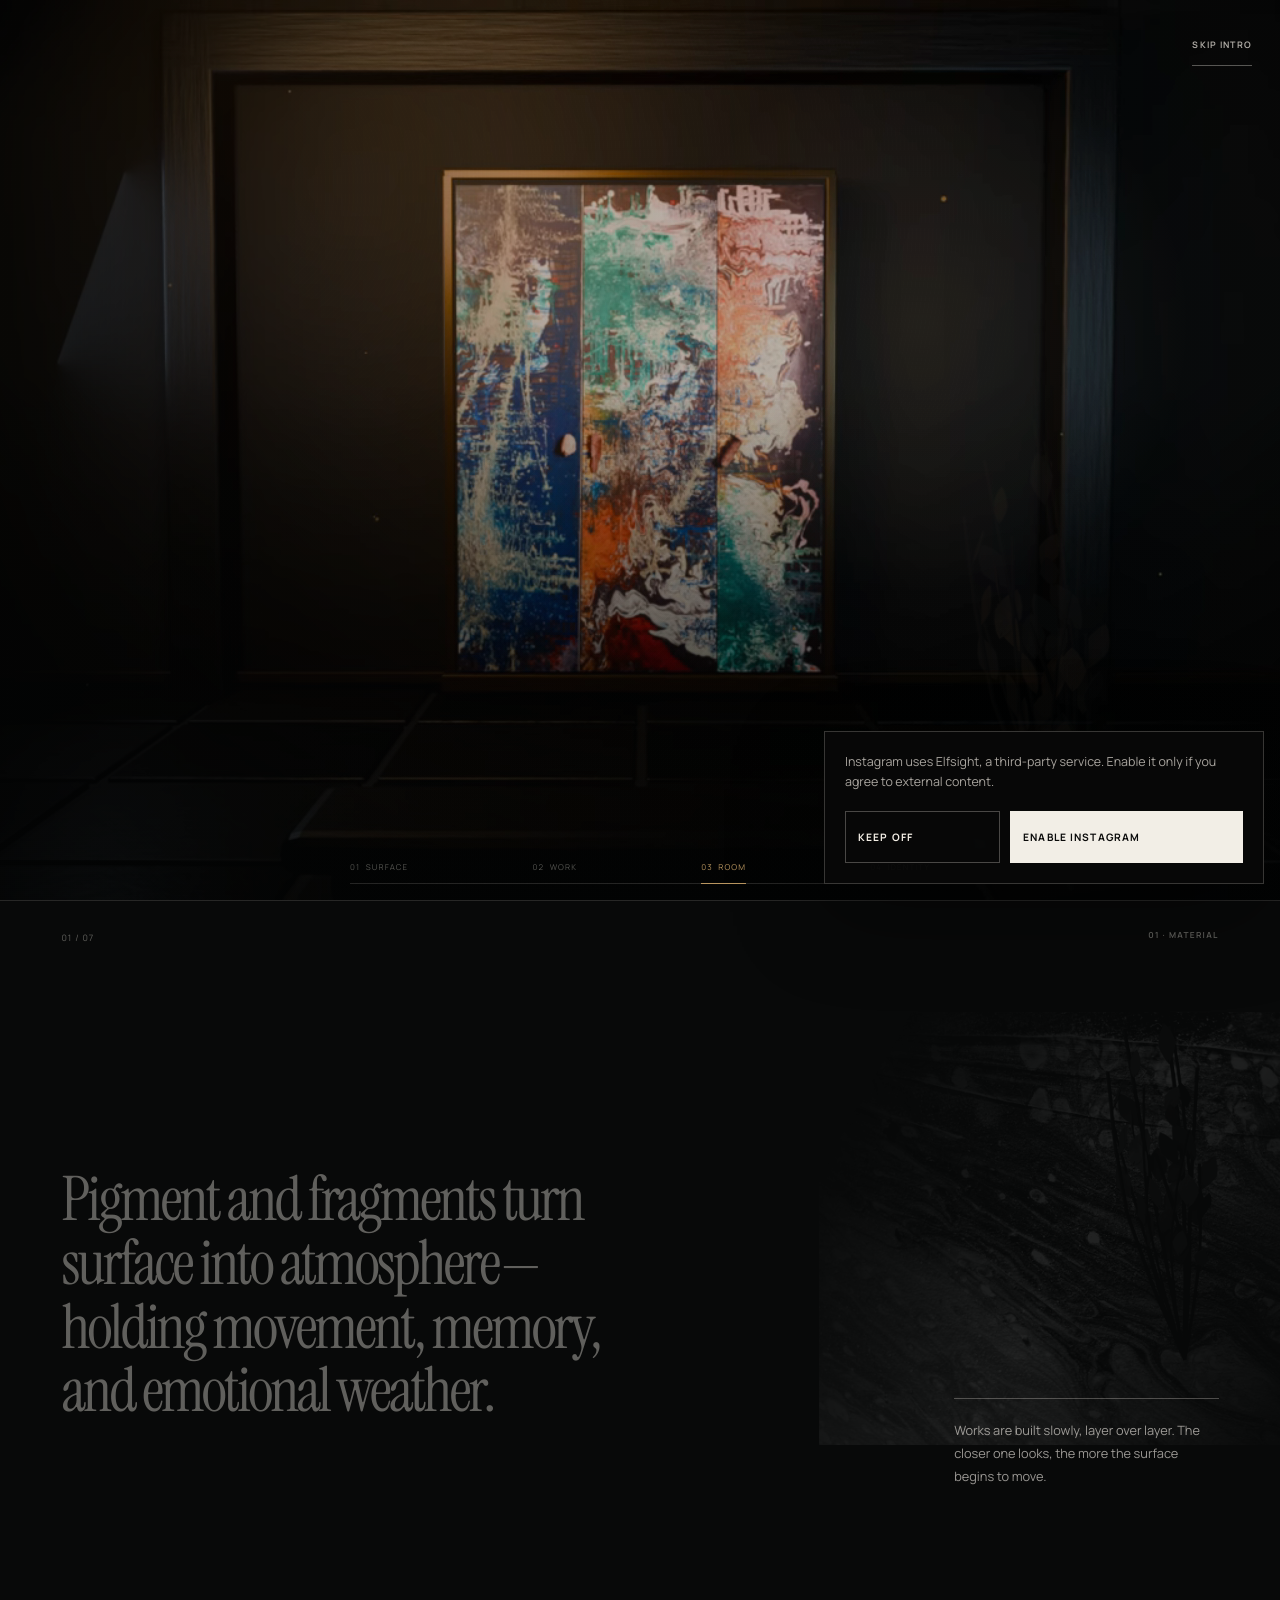
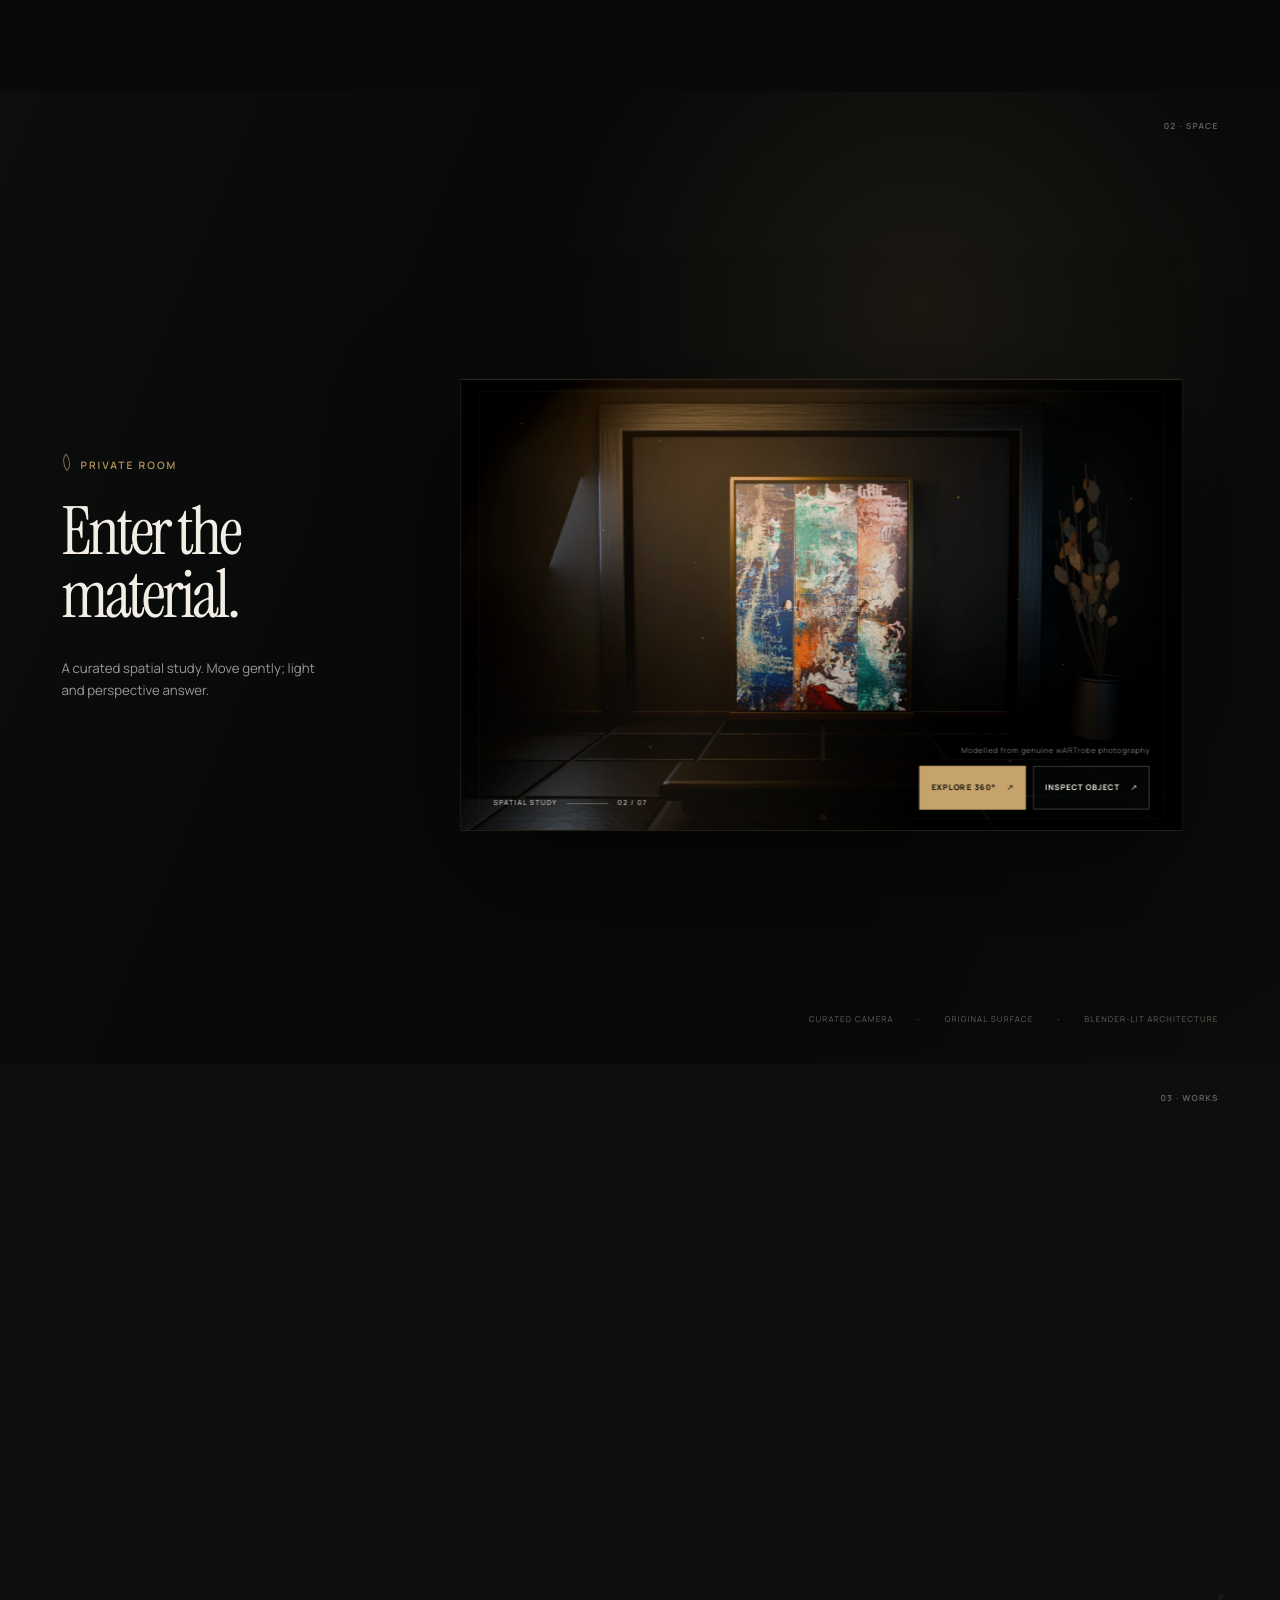
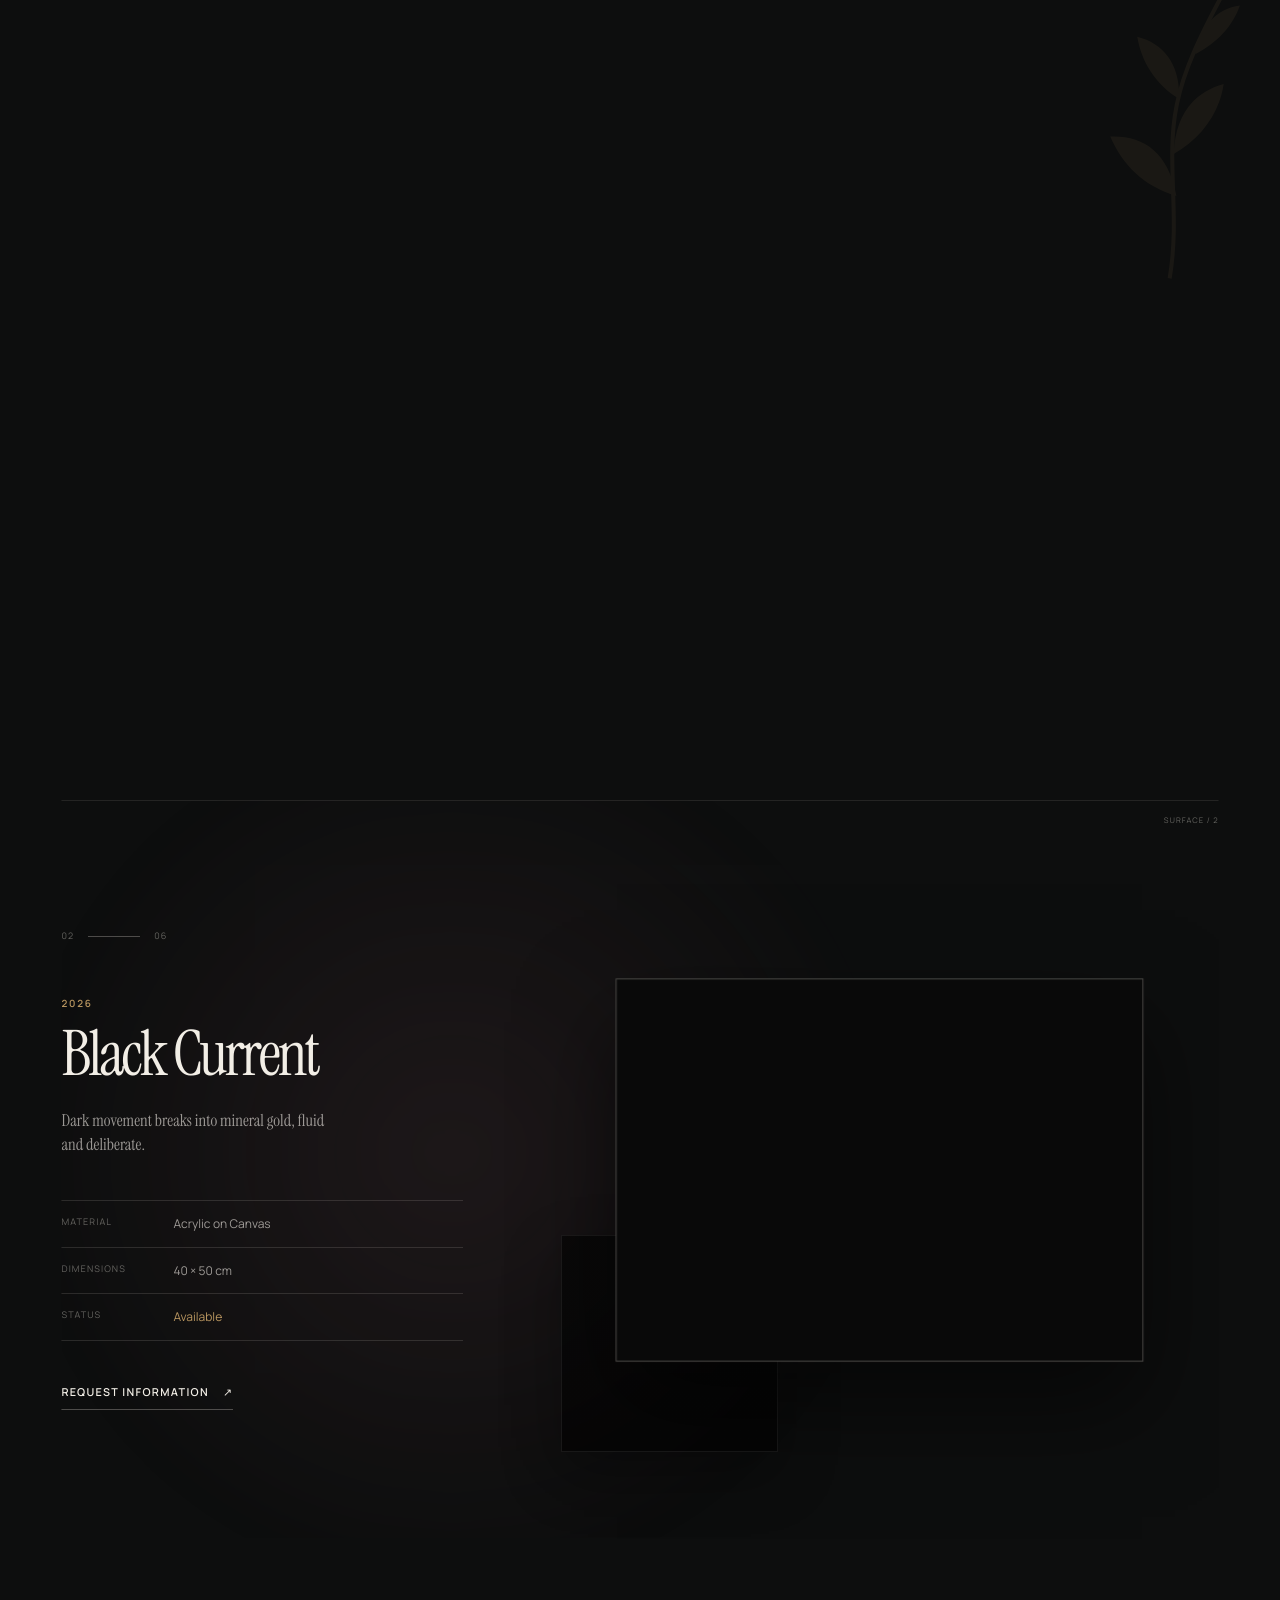
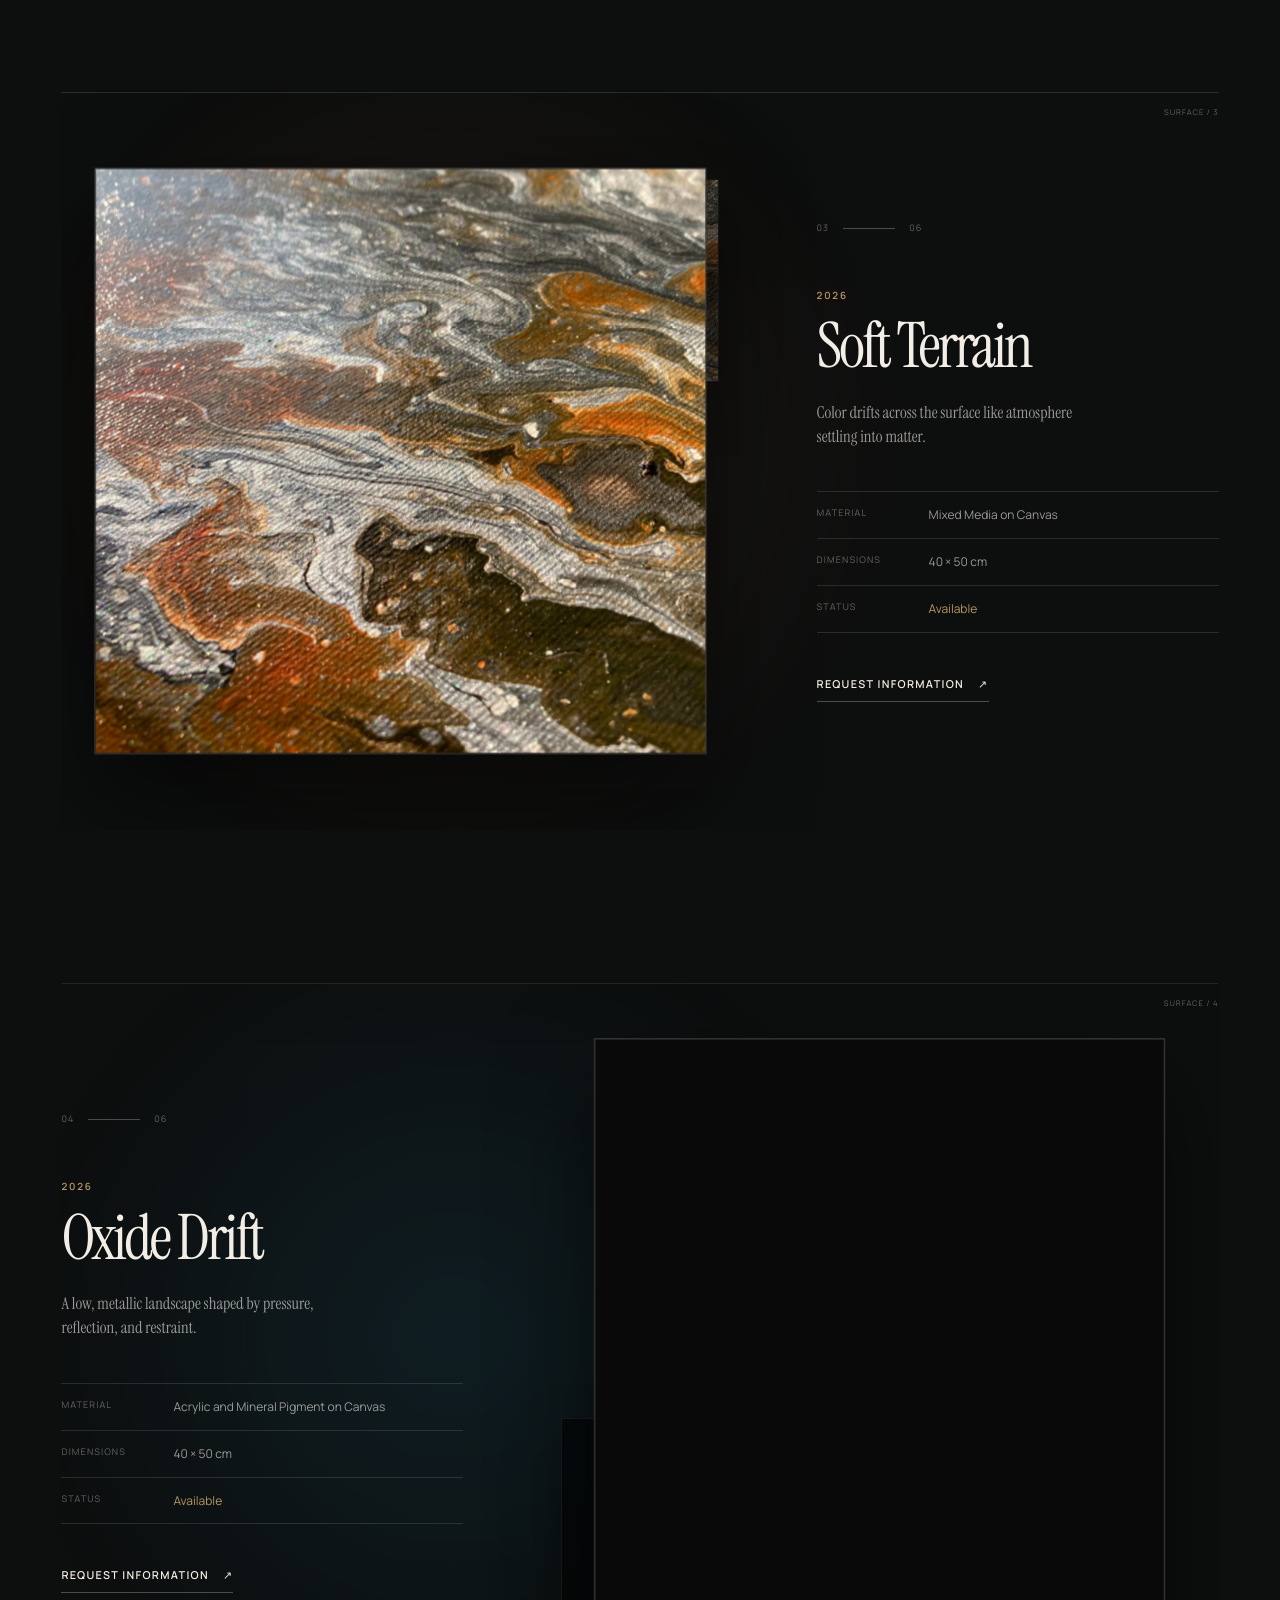
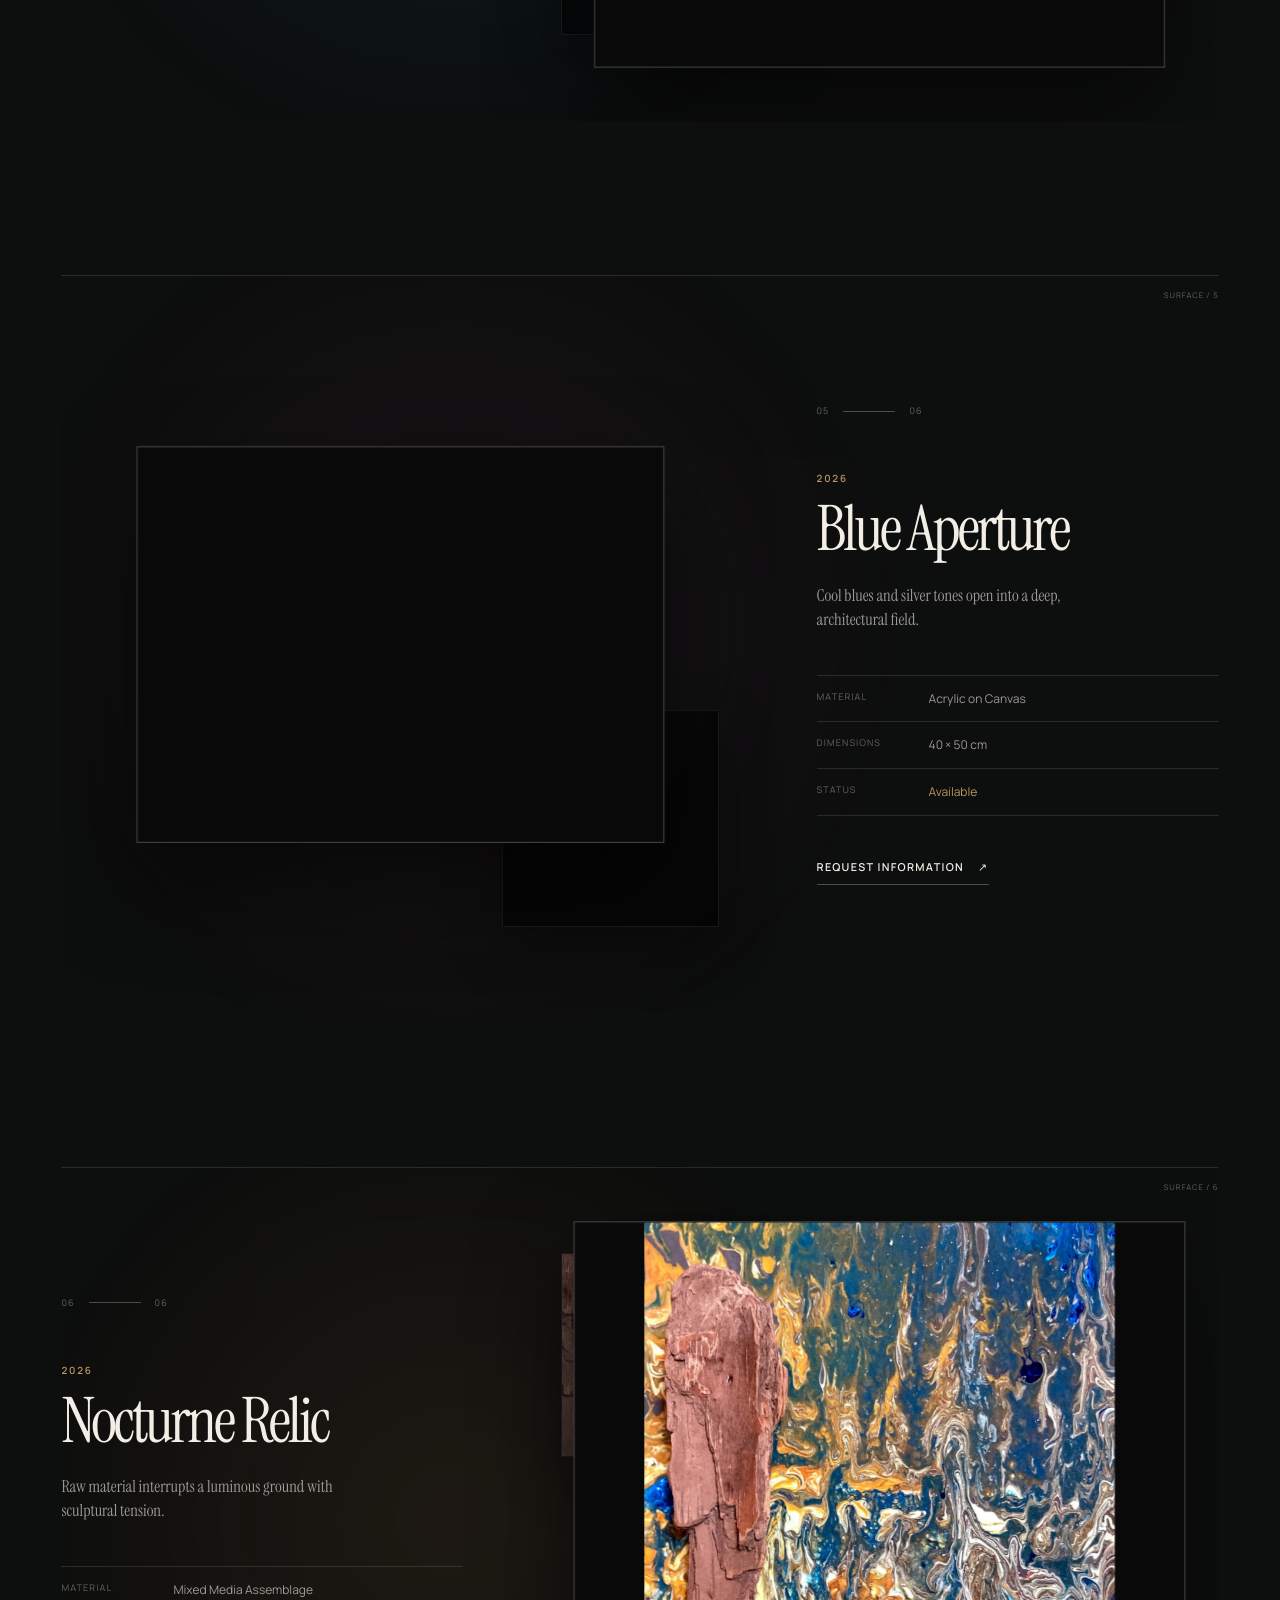
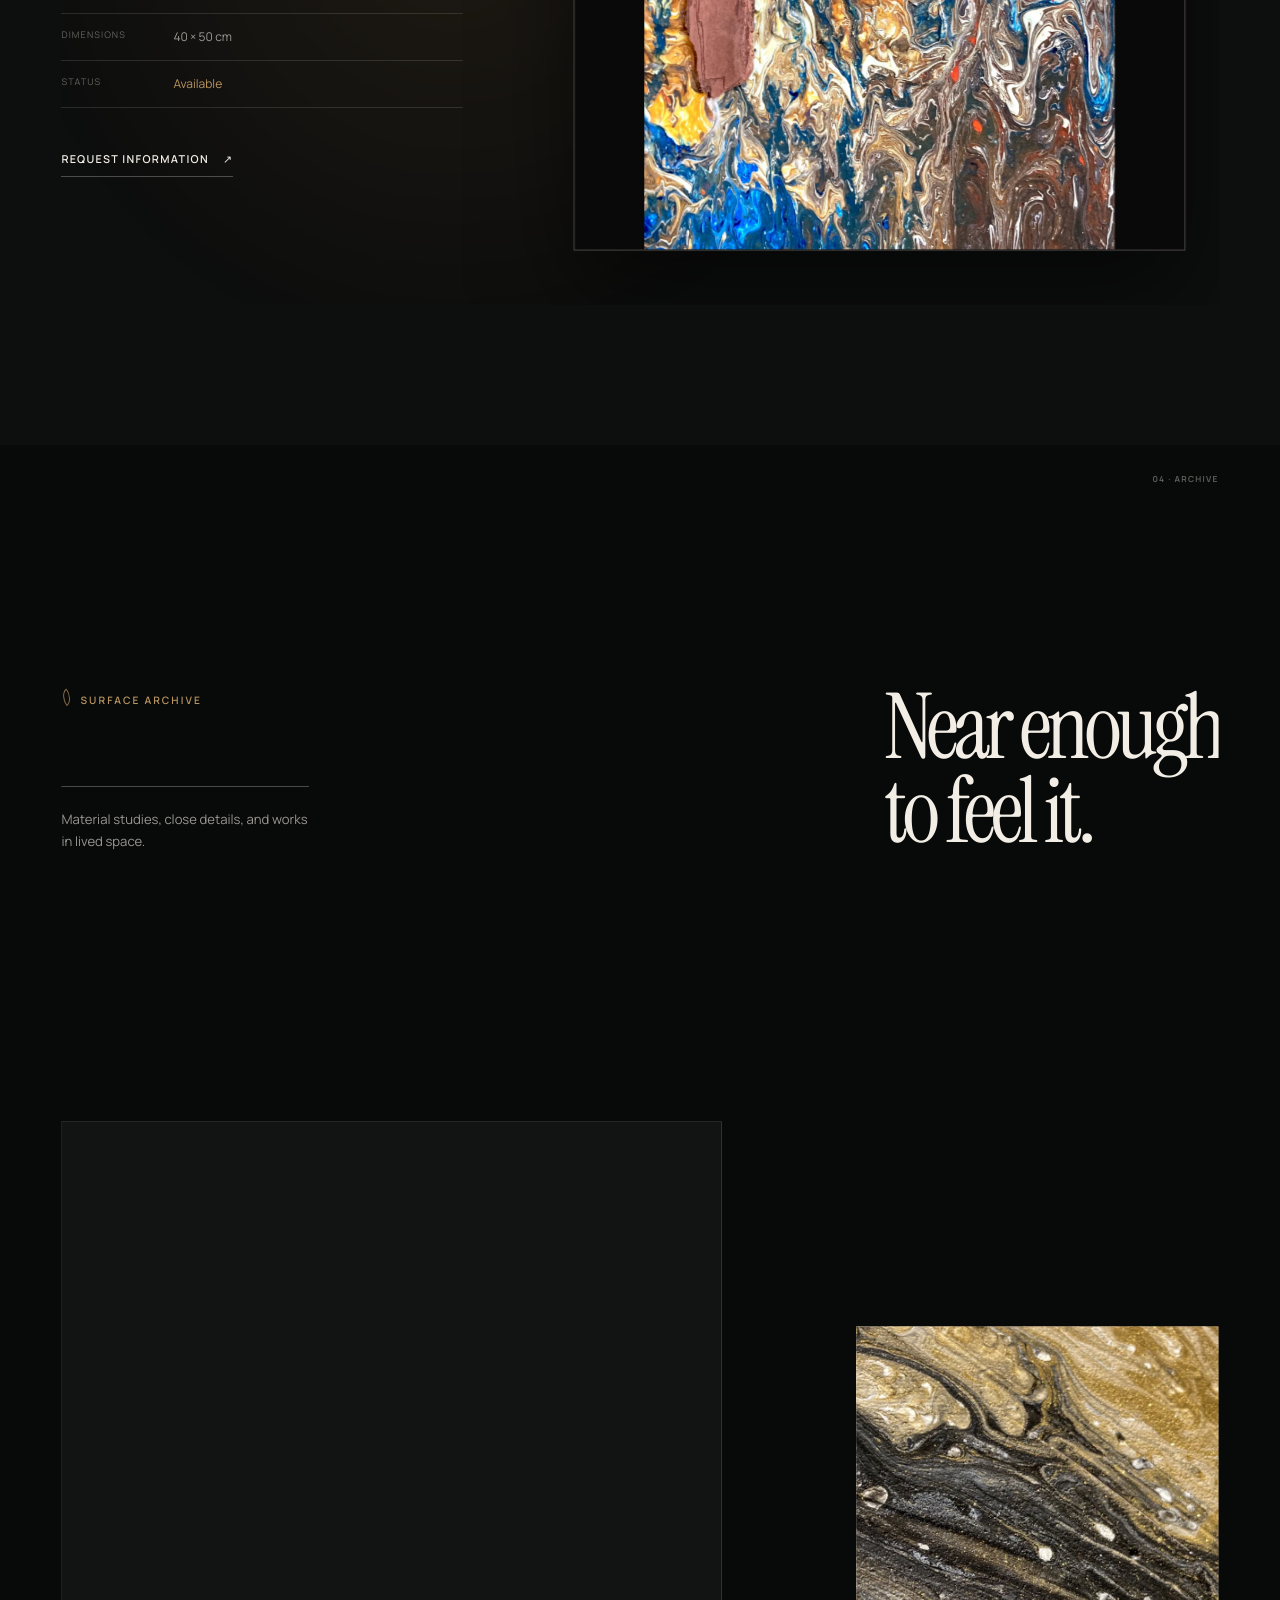
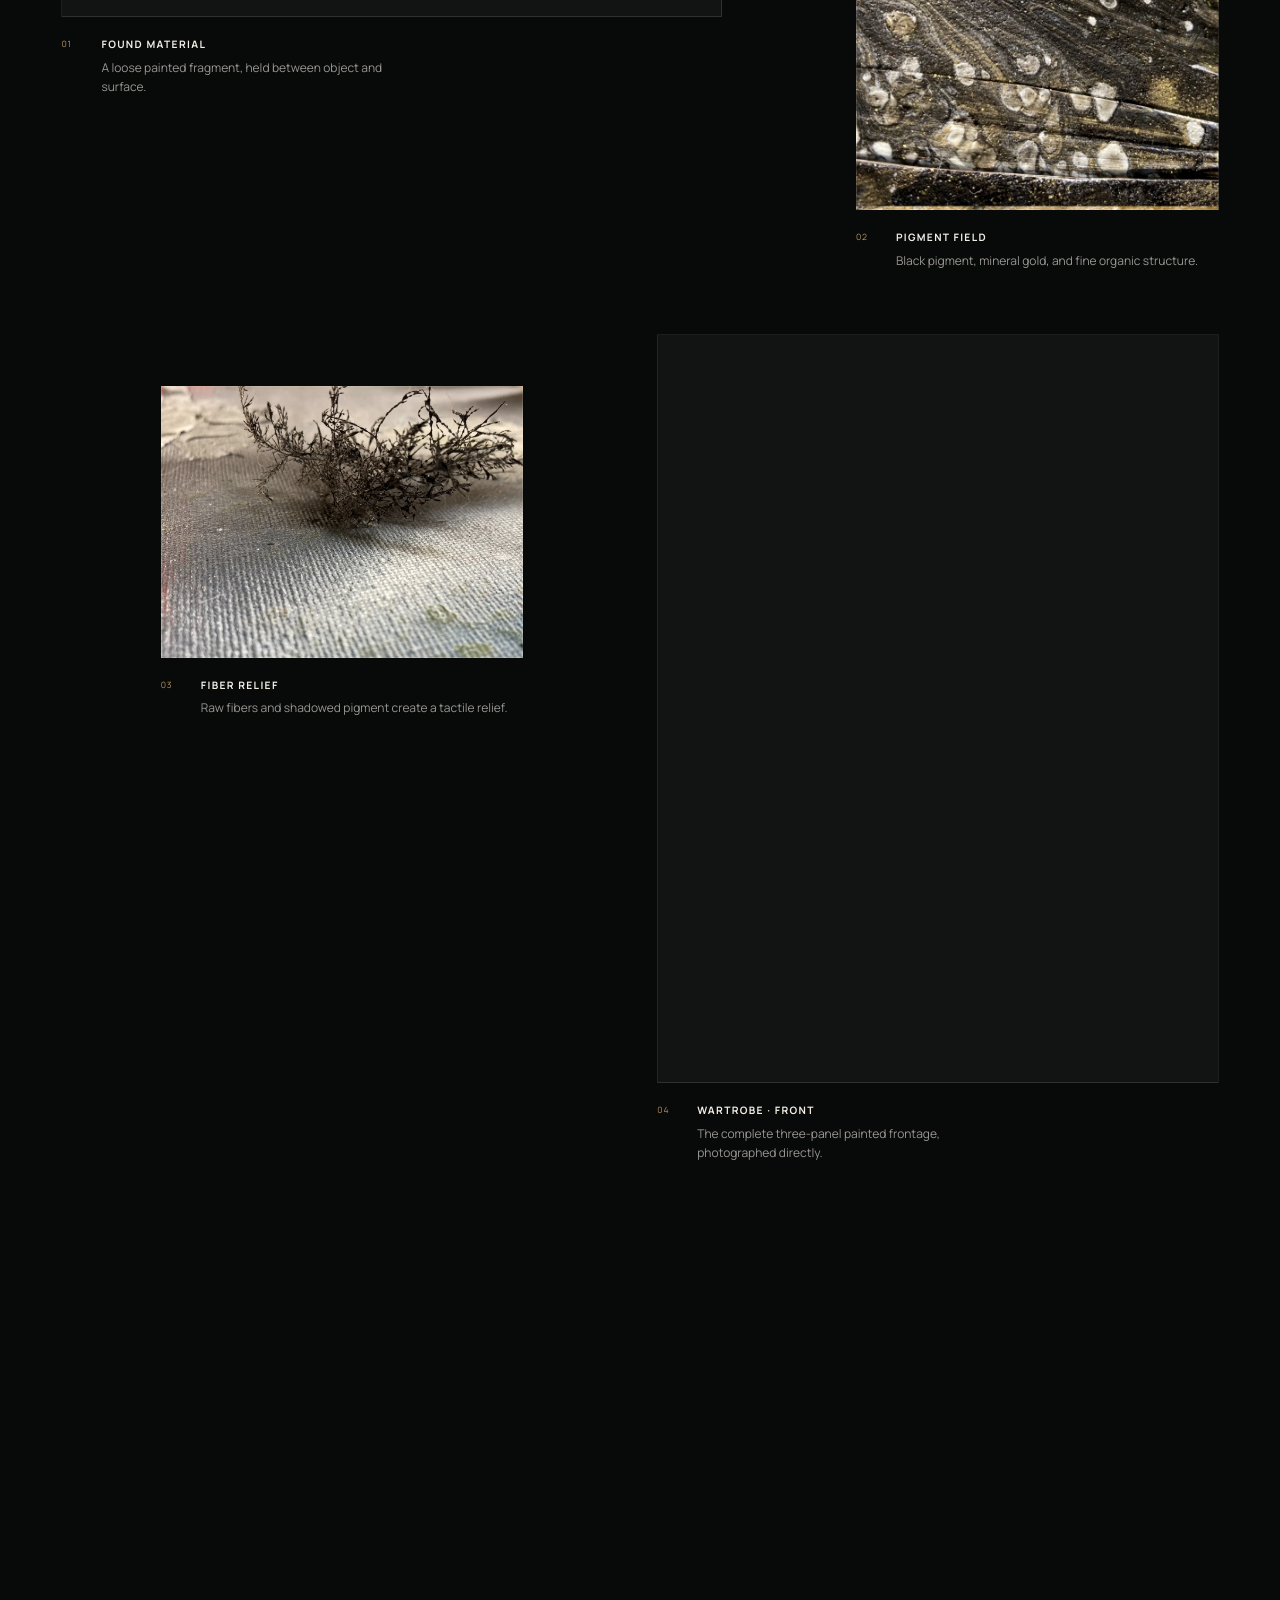
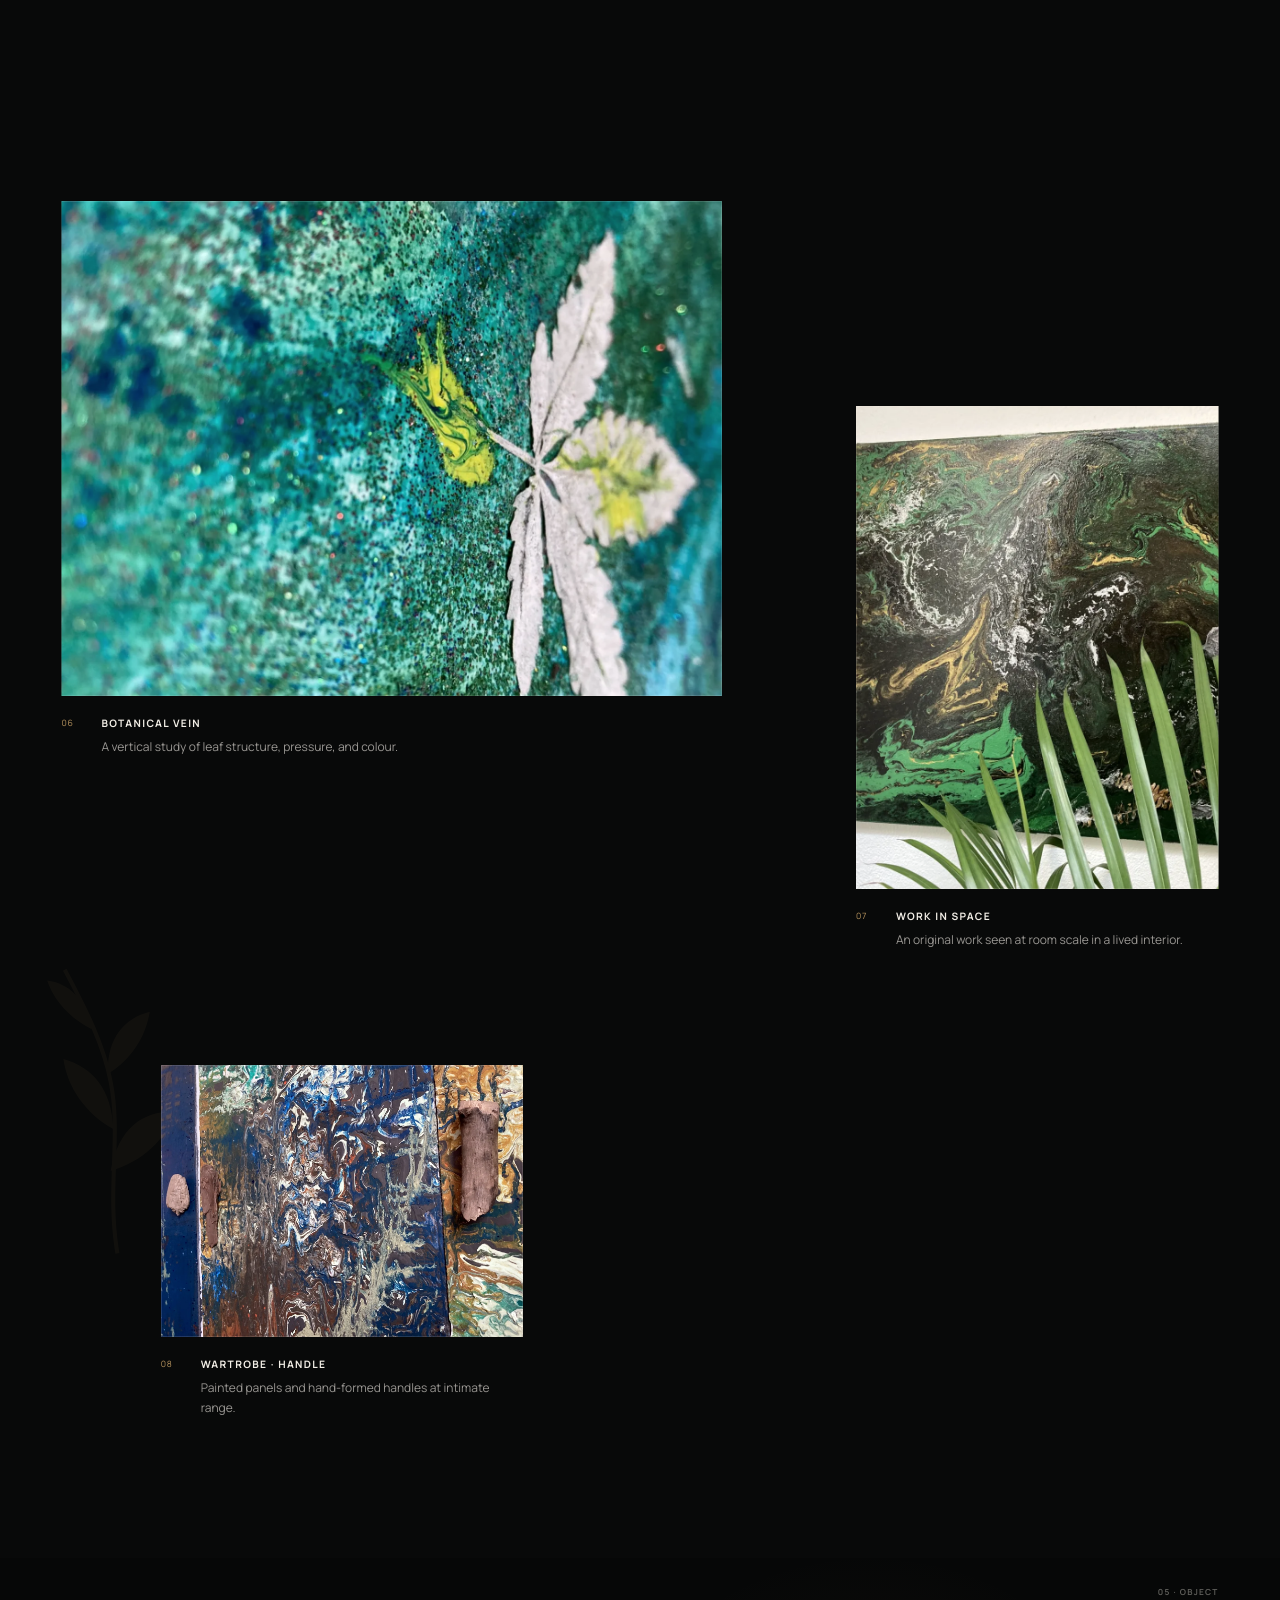
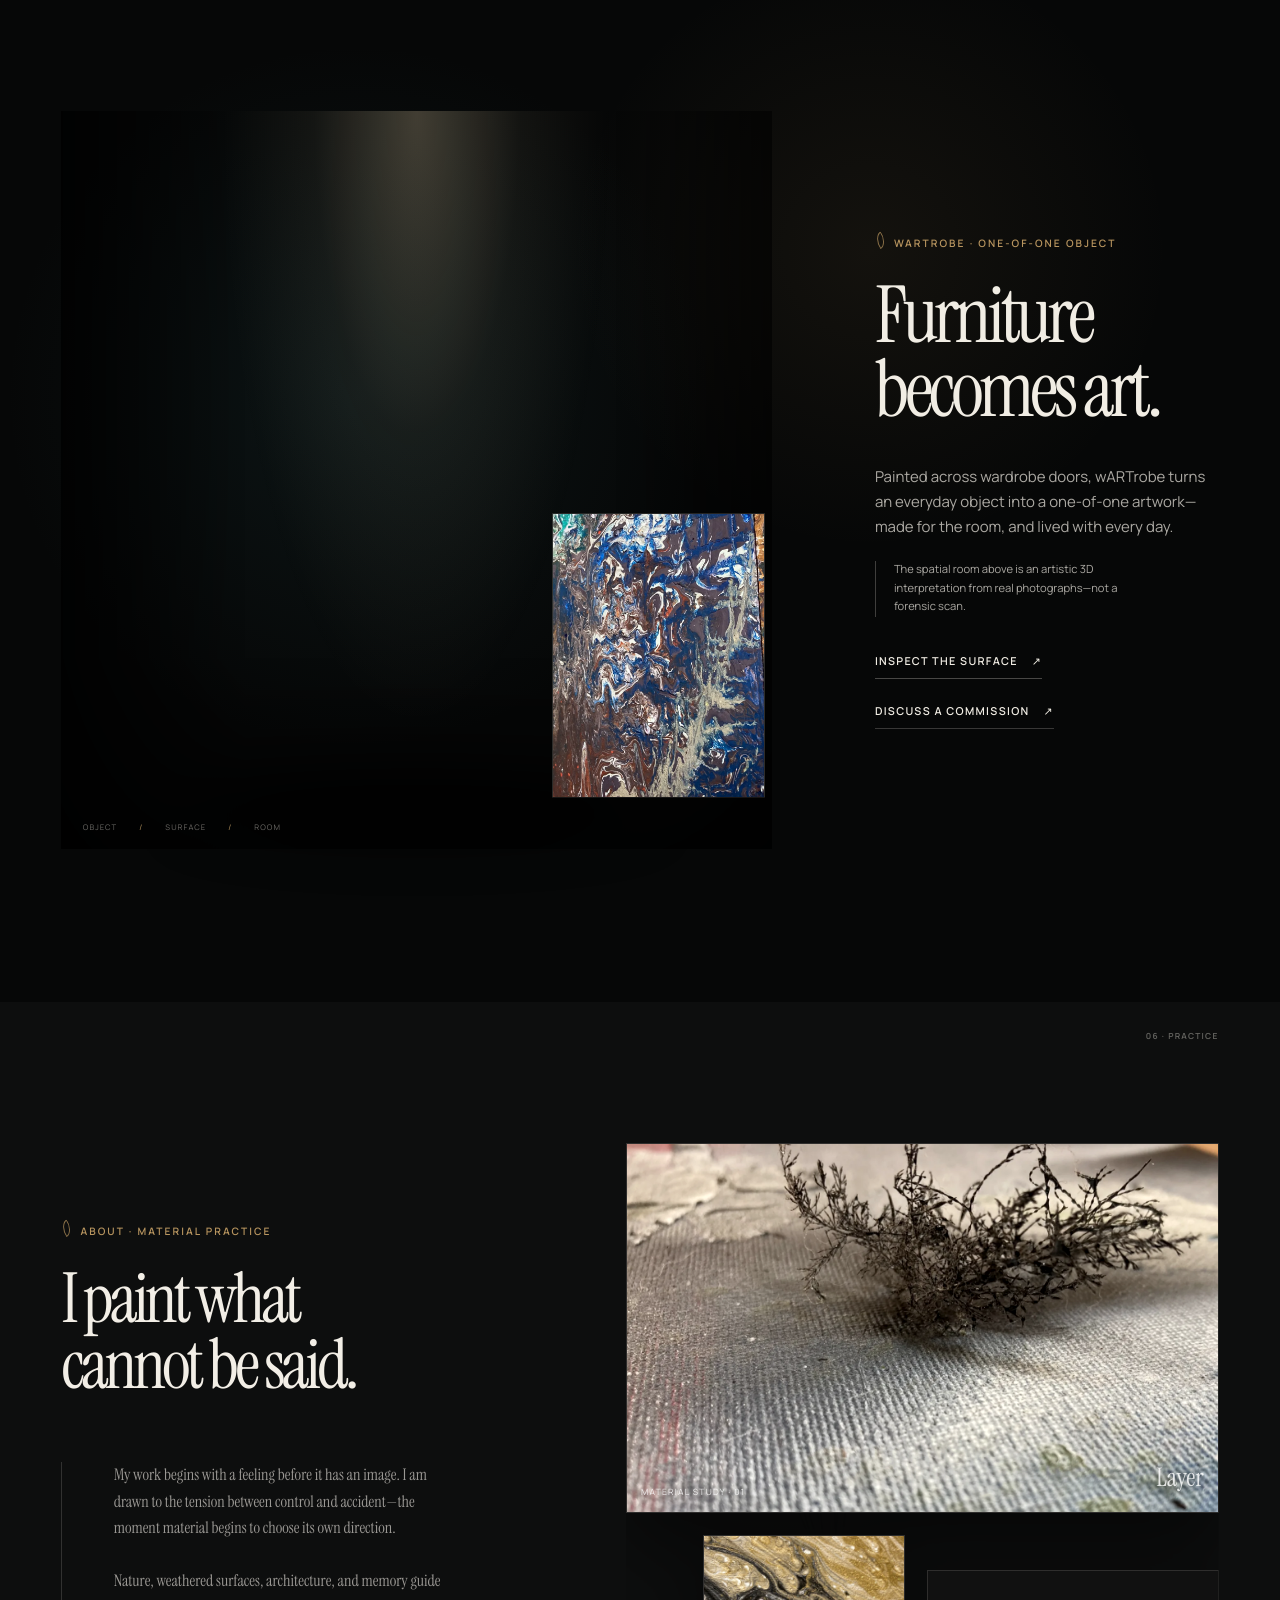
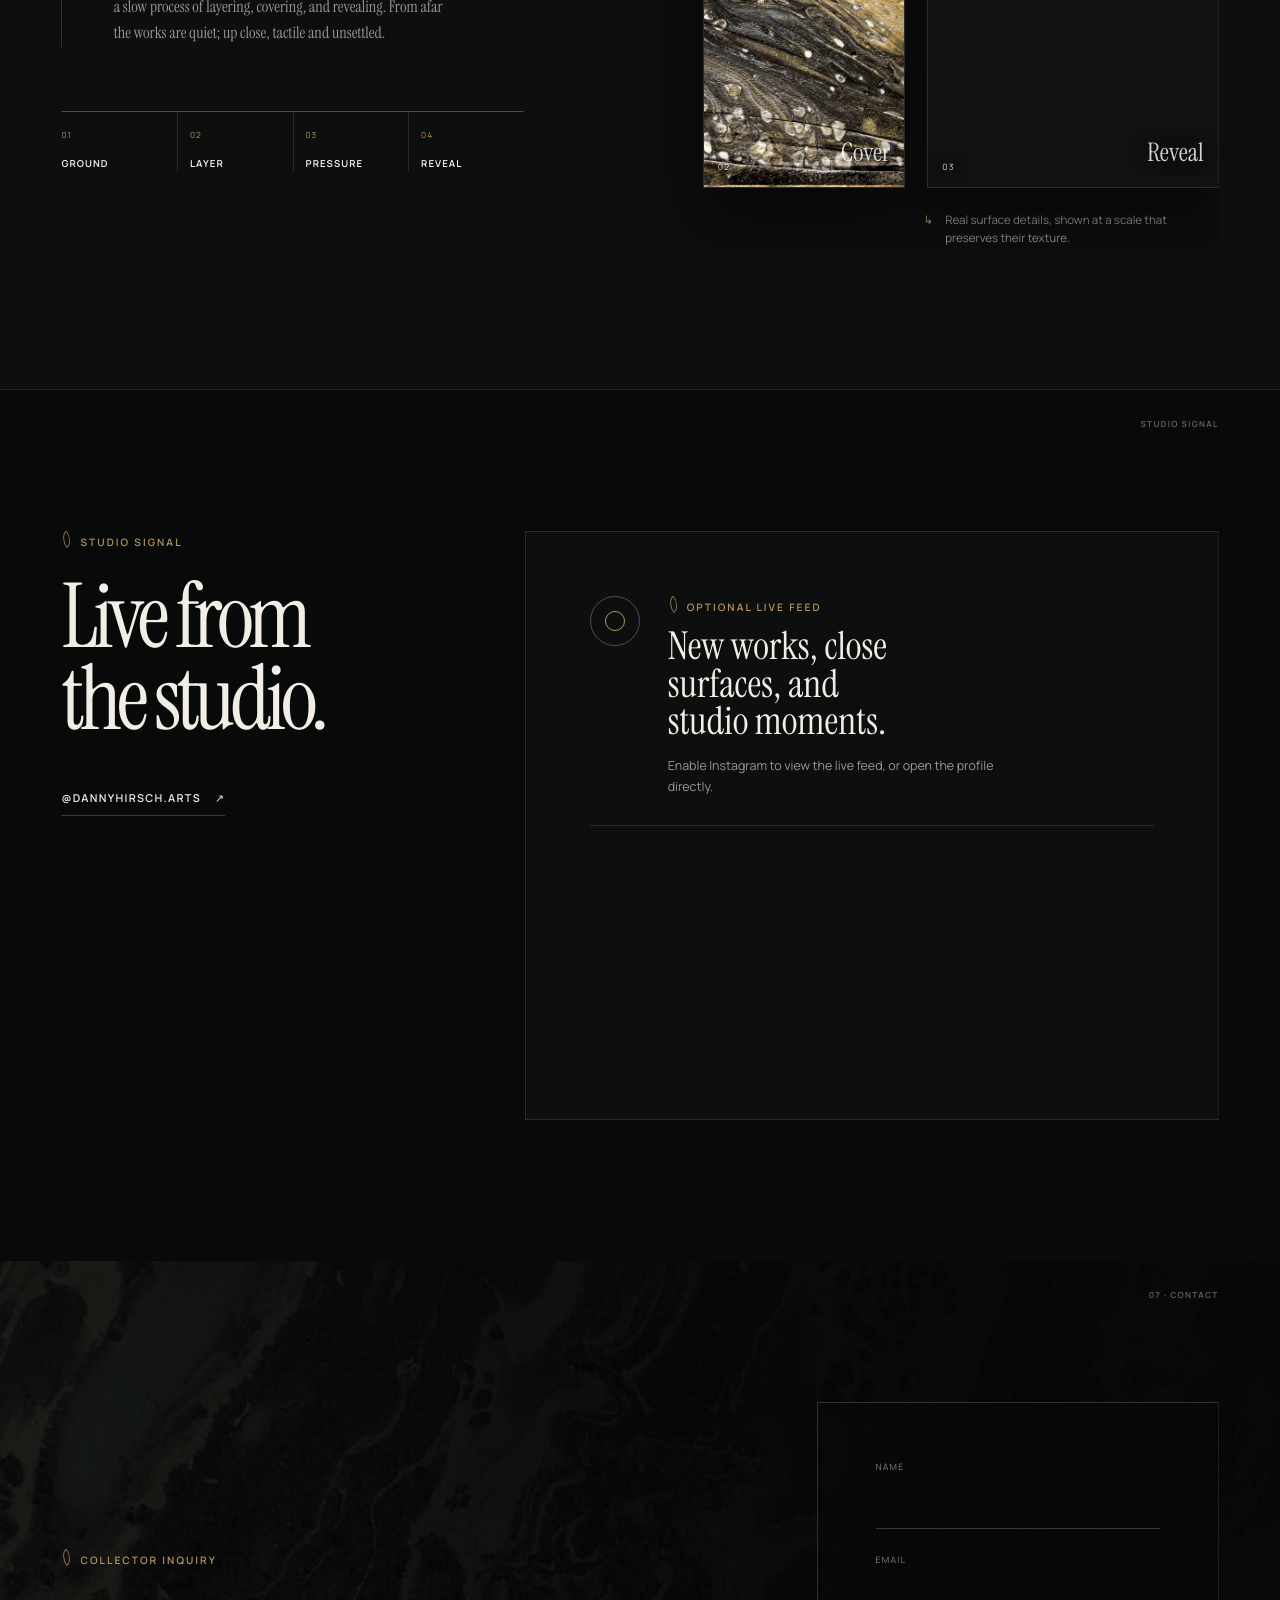
==== commit 2e830c5a: "f" ====
--- a/index.html
+++ b/index.html
@@ -23,8 +23,8 @@
     <link rel="preload" as="font" href="assets/fonts/manrope-variable.woff2" type="font/woff2" crossorigin>
     <link rel="preload" as="image" href="assets/optimized/images/hero.webp" type="image/webp" fetchpriority="high">
     <script>document.documentElement.classList.add('has-js');</script>
-    <link rel="stylesheet" href="DannyHirschArtsHomepage.css?v=20260727-gallery-37">
-    <link rel="stylesheet" href="DannyHirschArtsCinematic.css?v=20260727-gallery-37">
+    <link rel="stylesheet" href="DannyHirschArtsHomepage.css?v=20260728-memory-02">
+    <link rel="stylesheet" href="DannyHirschArtsCinematic.css?v=20260728-memory-02">
     <script type="importmap">
       {"imports":{"three":"./assets/vendor/three/three.module.min.js","three/addons/":"./assets/vendor/three/addons/"}}
     </script>
@@ -608,6 +608,11 @@
         <aside class="room-experience__art" data-gallery-art-card data-proximity="ambient" aria-live="polite">
           <figure class="room-experience__art-media">
             <img src="assets/cinematic/threshold-room-center.webp" alt="" data-gallery-art-image width="1800" height="1125" decoding="async">
+            <div class="room-experience__surface-lens" data-gallery-surface-lens-view hidden aria-hidden="true">
+              <img src="assets/cinematic/threshold-room-center.webp" alt="" data-gallery-lens-image decoding="async">
+              <span aria-hidden="true"></span>
+              <small>Genuine macro · relief interpretation</small>
+            </div>
             <figcaption>
               <span data-gallery-art-proximity>Free look</span>
               <output data-gallery-zoom aria-label="Gallery zoom level">100%</output>
@@ -626,8 +631,12 @@
               <div><dt>Dimensions</dt><dd data-gallery-art-dimensions></dd></div>
               <div><dt>Availability</dt><dd data-gallery-art-availability></dd></div>
             </dl>
+            <div class="room-experience__scale" data-gallery-scale hidden aria-label="Artwork scale reference">
+              <span aria-hidden="true"><i></i></span><small data-gallery-scale-copy>Catalogue scale</small>
+            </div>
             <div class="room-experience__art-action">
               <button type="button" data-gallery-art-inspect disabled><span>View artwork</span><i aria-hidden="true">↗</i></button>
+              <button type="button" data-gallery-surface-lens aria-pressed="false" disabled><span>Surface lens</span><i aria-hidden="true">◎</i></button>
               <small><kbd>Scroll</kbd> to move closer</small>
             </div>
           </div>
@@ -690,7 +699,15 @@
             <button type="button" data-gallery-view-prev aria-label="Previous curated artwork view">Previous work</button>
             <button type="button" data-gallery-reset aria-label="Return to gallery entrance">Entrance</button>
             <button type="button" data-gallery-view-next aria-label="Next curated artwork view">Next work</button>
-          </div>
+            <button type="button" data-gallery-guided aria-pressed="false" aria-label="Start guided exhibition">Guided exhibition</button>
+          </div>
+        </div>
+
+        <div class="room-experience__memory-status" data-gallery-memory-status aria-live="polite" hidden>
+          <span aria-hidden="true"></span><p>The room remembers <b data-gallery-memory-count>0 / 3</b></p>
+        </div>
+        <div class="room-experience__transition" data-gallery-transition aria-hidden="true">
+          <i></i><i></i><span data-gallery-transition-label>Passing through material</span>
         </div>
 
         <div class="room-experience__controls" data-room-fallback-controls role="group" aria-label="Room camera controls">
@@ -719,7 +736,7 @@
       </div>
     </div>
 
-    <script src="DannyHirschArtsLoungeAudio.js?v=20260727-gallery-37" defer></script>
-    <script src="DannyHirschArtsHomepage.js?v=20260727-gallery-37" defer></script>
+    <script src="DannyHirschArtsLoungeAudio.js?v=20260728-memory-02" defer></script>
+    <script src="DannyHirschArtsHomepage.js?v=20260728-memory-02" defer></script>
   </body>
 </html>
--- a/DannyHirschArtsCinematic.css
+++ b/DannyHirschArtsCinematic.css
@@ -1403,6 +1403,51 @@
   transition: filter 500ms ease, transform 900ms var(--ease-cinema);
 }
 
+.room-experience__surface-lens {
+  --lens-x: 50%;
+  --lens-y: 50%;
+  position: absolute;
+  inset: 0;
+  z-index: 3;
+  overflow: hidden;
+  cursor: crosshair;
+  touch-action: none;
+  background: #090a08;
+}
+
+.room-experience__surface-lens[hidden] { display: none; }
+
+.room-experience__surface-lens > img {
+  transform: scale(2.75);
+  transform-origin: var(--lens-x) var(--lens-y);
+  filter: saturate(1.08) contrast(1.12) brightness(1.02);
+}
+
+.room-experience__surface-lens > span {
+  position: absolute;
+  inset: 0;
+  opacity: 0.42;
+  mix-blend-mode: soft-light;
+  background-image: var(--relief-map);
+  background-position: var(--lens-x) var(--lens-y);
+  background-size: 275%;
+  filter: contrast(1.55);
+  transform: translate3d(1px, -1px, 0);
+}
+
+.room-experience__surface-lens > small {
+  position: absolute;
+  right: 7px;
+  bottom: 7px;
+  left: 7px;
+  color: rgba(255, 255, 255, 0.78);
+  font-size: 0.32rem;
+  font-weight: 700;
+  letter-spacing: 0.09em;
+  text-transform: uppercase;
+  text-shadow: 0 1px 7px #000;
+}
+
 .room-experience.has-artwork-focus .room-experience__art-media img {
   filter: saturate(1) contrast(1.04) brightness(0.94);
   transform: scale(1);
@@ -1529,7 +1574,61 @@
   justify-content: space-between;
   gap: 10px;
   margin-top: 3px;
-}
+  flex-wrap: wrap;
+}
+
+.room-experience__scale {
+  display: flex;
+  align-items: center;
+  gap: 8px;
+  color: rgba(244, 239, 230, 0.52);
+  font-size: 0.4rem;
+  letter-spacing: 0.08em;
+  text-transform: uppercase;
+}
+
+.room-experience__scale[hidden] { display: none; }
+
+.room-experience__scale > span {
+  position: relative;
+  width: 24px;
+  height: 19px;
+  border: 1px solid color-mix(in srgb, var(--room-art-accent) 70%, transparent);
+}
+
+.room-experience__scale > span::after {
+  position: absolute;
+  right: -7px;
+  bottom: -1px;
+  width: 3px;
+  height: 15px;
+  border-radius: 3px 3px 0 0;
+  background: rgba(244, 239, 230, 0.36);
+  content: "";
+}
+
+.room-experience__art-action > button { flex: 0 1 auto; }
+.room-experience__art-action > button[data-gallery-surface-lens] { min-width: 116px; }
+
+.room-experience.is-museum-focus .room-experience__webgl::after {
+  position: absolute;
+  inset: 0;
+  z-index: 2;
+  opacity: 1;
+  background: radial-gradient(circle at 56% 48%, transparent 0 22%, rgba(0, 0, 0, 0.06) 44%, rgba(0, 0, 0, 0.34) 100%);
+  transition: opacity 700ms ease;
+  pointer-events: none;
+  content: "";
+}
+
+.room-experience.is-museum-focus .room-experience__header,
+.room-experience.is-museum-focus .room-experience__demo-nav,
+.room-experience.is-museum-focus .room-experience__walk-controls {
+  opacity: 0.55;
+  transition: opacity 500ms ease;
+}
+
+.room-experience.is-museum-focus .room-experience__art { opacity: 1; }
 
 .room-experience__art-action small {
   color: rgba(244, 239, 230, 0.4);
@@ -1727,6 +1826,95 @@
   touch-action: none;
 }
 
+.room-experience__tour button[data-gallery-guided][aria-pressed="true"] {
+  border-color: #c6a36b;
+  color: #0b0b09;
+  background: #c6a36b;
+}
+
+.room-experience__memory-status {
+  position: absolute;
+  top: max(126px, calc(7vw + env(safe-area-inset-top)));
+  right: max(24px, calc(4vw + env(safe-area-inset-right)));
+  z-index: 8;
+  display: flex;
+  align-items: center;
+  gap: 10px;
+  color: rgba(244, 239, 230, 0.64);
+  pointer-events: none;
+}
+
+.room-experience__memory-status[hidden] { display: none; }
+.room-experience__memory-status > span {
+  width: 24px;
+  height: 11px;
+  border: 1px solid rgba(198, 163, 107, 0.6);
+  border-radius: 100% 0 100% 0;
+  transform: rotate(-18deg);
+}
+.room-experience__memory-status p {
+  font-size: 0.46rem;
+  font-weight: 700;
+  letter-spacing: 0.13em;
+  text-transform: uppercase;
+}
+.room-experience__memory-status b { color: #c6a36b; font-weight: inherit; }
+.room-experience__memory-status.is-complete > span { box-shadow: 0 0 18px rgba(198, 163, 107, 0.5); }
+
+.room-experience__transition {
+  position: absolute;
+  inset: 0;
+  z-index: 15;
+  overflow: hidden;
+  visibility: hidden;
+  pointer-events: none;
+}
+
+.room-experience__transition i {
+  position: absolute;
+  inset: -12%;
+  background:
+    radial-gradient(ellipse at 30% 52%, rgba(176, 138, 78, 0.36), transparent 28%),
+    linear-gradient(103deg, #080907 14%, #29231b 48%, #080907 82%);
+  filter: contrast(1.3) saturate(0.72);
+  transform: translateX(-112%) skewX(-8deg);
+}
+.room-experience__transition i:nth-child(2) {
+  opacity: 0.68;
+  transform: translateX(112%) skewX(11deg);
+}
+.room-experience__transition span {
+  position: absolute;
+  top: 50%;
+  left: 50%;
+  color: rgba(245, 238, 225, 0.84);
+  font-size: 0.54rem;
+  font-weight: 700;
+  letter-spacing: 0.2em;
+  text-transform: uppercase;
+  opacity: 0;
+  transform: translate(-50%, -50%);
+}
+.room-experience__transition.is-active { visibility: visible; }
+.room-experience__transition.is-active i:first-child { animation: materialPassLeft 980ms var(--ease-cinema) both; }
+.room-experience__transition.is-active i:nth-child(2) { animation: materialPassRight 980ms var(--ease-cinema) both; }
+.room-experience__transition.is-active span { animation: materialPassCopy 980ms ease both; }
+
+@keyframes materialPassLeft {
+  0% { transform: translateX(-112%) skewX(-8deg); }
+  42%, 58% { transform: translateX(0) skewX(0); }
+  100% { transform: translateX(112%) skewX(8deg); }
+}
+@keyframes materialPassRight {
+  0% { transform: translateX(112%) skewX(11deg); }
+  42%, 58% { transform: translateX(0) skewX(0); }
+  100% { transform: translateX(-112%) skewX(-11deg); }
+}
+@keyframes materialPassCopy {
+  0%, 25%, 76%, 100% { opacity: 0; }
+  42%, 58% { opacity: 1; }
+}
+
 .room-experience__dpad button[data-gallery-move="forward"] { grid-area: 1 / 2; }
 .room-experience__dpad button[data-gallery-move="left"] { grid-area: 2 / 1; }
 .room-experience__dpad button[data-gallery-move="backward"] { grid-area: 2 / 2; }
@@ -2625,7 +2813,7 @@
     bottom: max(18px, calc(14px + env(safe-area-inset-bottom)));
     left: auto;
     display: grid;
-    grid-template-columns: repeat(3, auto);
+    grid-template-columns: repeat(4, auto);
     transform: none;
   }
 
@@ -2647,6 +2835,7 @@
   .room-experience__tour button[data-gallery-view-prev]::before { content: "←"; }
   .room-experience__tour button[data-gallery-reset]::before { content: "⌂"; }
   .room-experience__tour button[data-gallery-view-next]::before { content: "→"; }
+  .room-experience__tour button[data-gallery-guided]::before { content: "▶"; }
 
   .room-experience__art {
     right: max(14px, calc(10px + env(safe-area-inset-right)));
@@ -2816,6 +3005,8 @@
 }
 
 @media (prefers-reduced-motion: reduce) {
+  .room-experience__transition,
+  .room-experience__memory-status { display: none !important; }
   .hero-cinematic__film,
   .private-room-webgl,
   .room-experience__webgl {
@@ -3753,7 +3944,7 @@
     z-index: 14;
     display: grid;
     width: min(196px, calc(100vw - 188px));
-    grid-template-columns: repeat(3, minmax(44px, 1fr));
+    grid-template-columns: repeat(4, minmax(40px, 1fr));
     gap: 5px;
     transform: translateX(-50%);
   }
@@ -4019,7 +4210,7 @@
     z-index: 14;
     display: grid;
     width: 196px;
-    grid-template-columns: repeat(3, minmax(44px, 1fr));
+    grid-template-columns: repeat(4, minmax(40px, 1fr));
     gap: 5px;
     transform: translateX(-50%);
   }
@@ -4071,6 +4262,13 @@
 }
 
 @media (max-width: 430px) {
+  .room-experience__memory-status {
+    top: max(86px, calc(68px + env(safe-area-inset-top)));
+    right: max(10px, calc(6px + env(safe-area-inset-right)));
+  }
+  .room-experience__memory-status p { font-size: 0.38rem; }
+  .room-experience__memory-status > span { width: 18px; }
+
   .room-experience__motion-look {
     min-width: 140px;
   }
@@ -4311,6 +4509,31 @@
   .room-experience__art-action small { display: none; }
   .room-experience__facts dt { font-size: 0.32rem; }
   .room-experience__facts dd { font-size: 0.43rem; }
+}
+
+@media (max-width: 760px) {
+  .room-experience__motion-look {
+    position: fixed;
+    top: max(126px, calc(108px + env(safe-area-inset-top)));
+    right: max(10px, calc(6px + env(safe-area-inset-right)));
+    bottom: auto;
+    left: auto;
+    width: 46px;
+    min-width: 46px;
+    max-width: 46px;
+    min-height: 46px;
+    justify-content: center;
+    padding: 0;
+  }
+
+  .room-experience__motion-look > span:last-child {
+    position: absolute;
+    width: 1px;
+    height: 1px;
+    overflow: hidden;
+    clip-path: inset(50%);
+    white-space: nowrap;
+  }
 }
 
 @media (prefers-reduced-motion: reduce) {
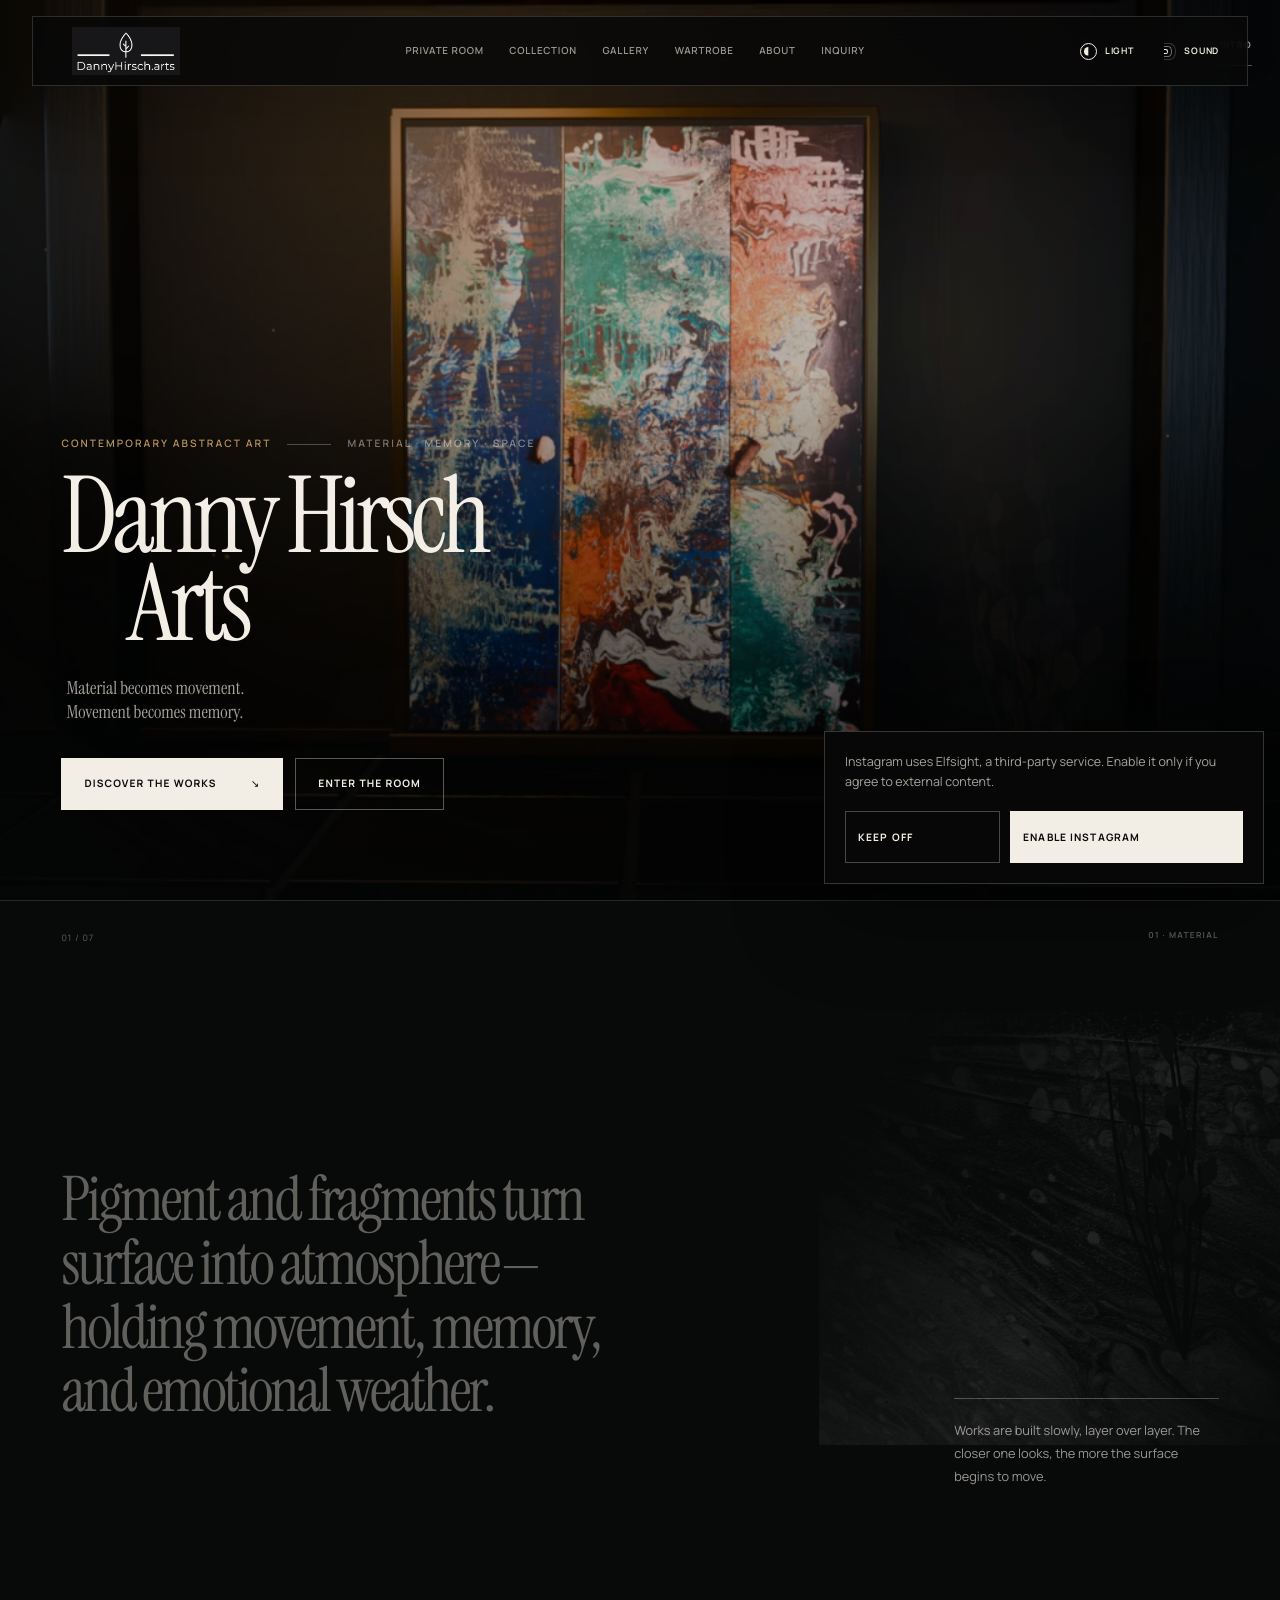
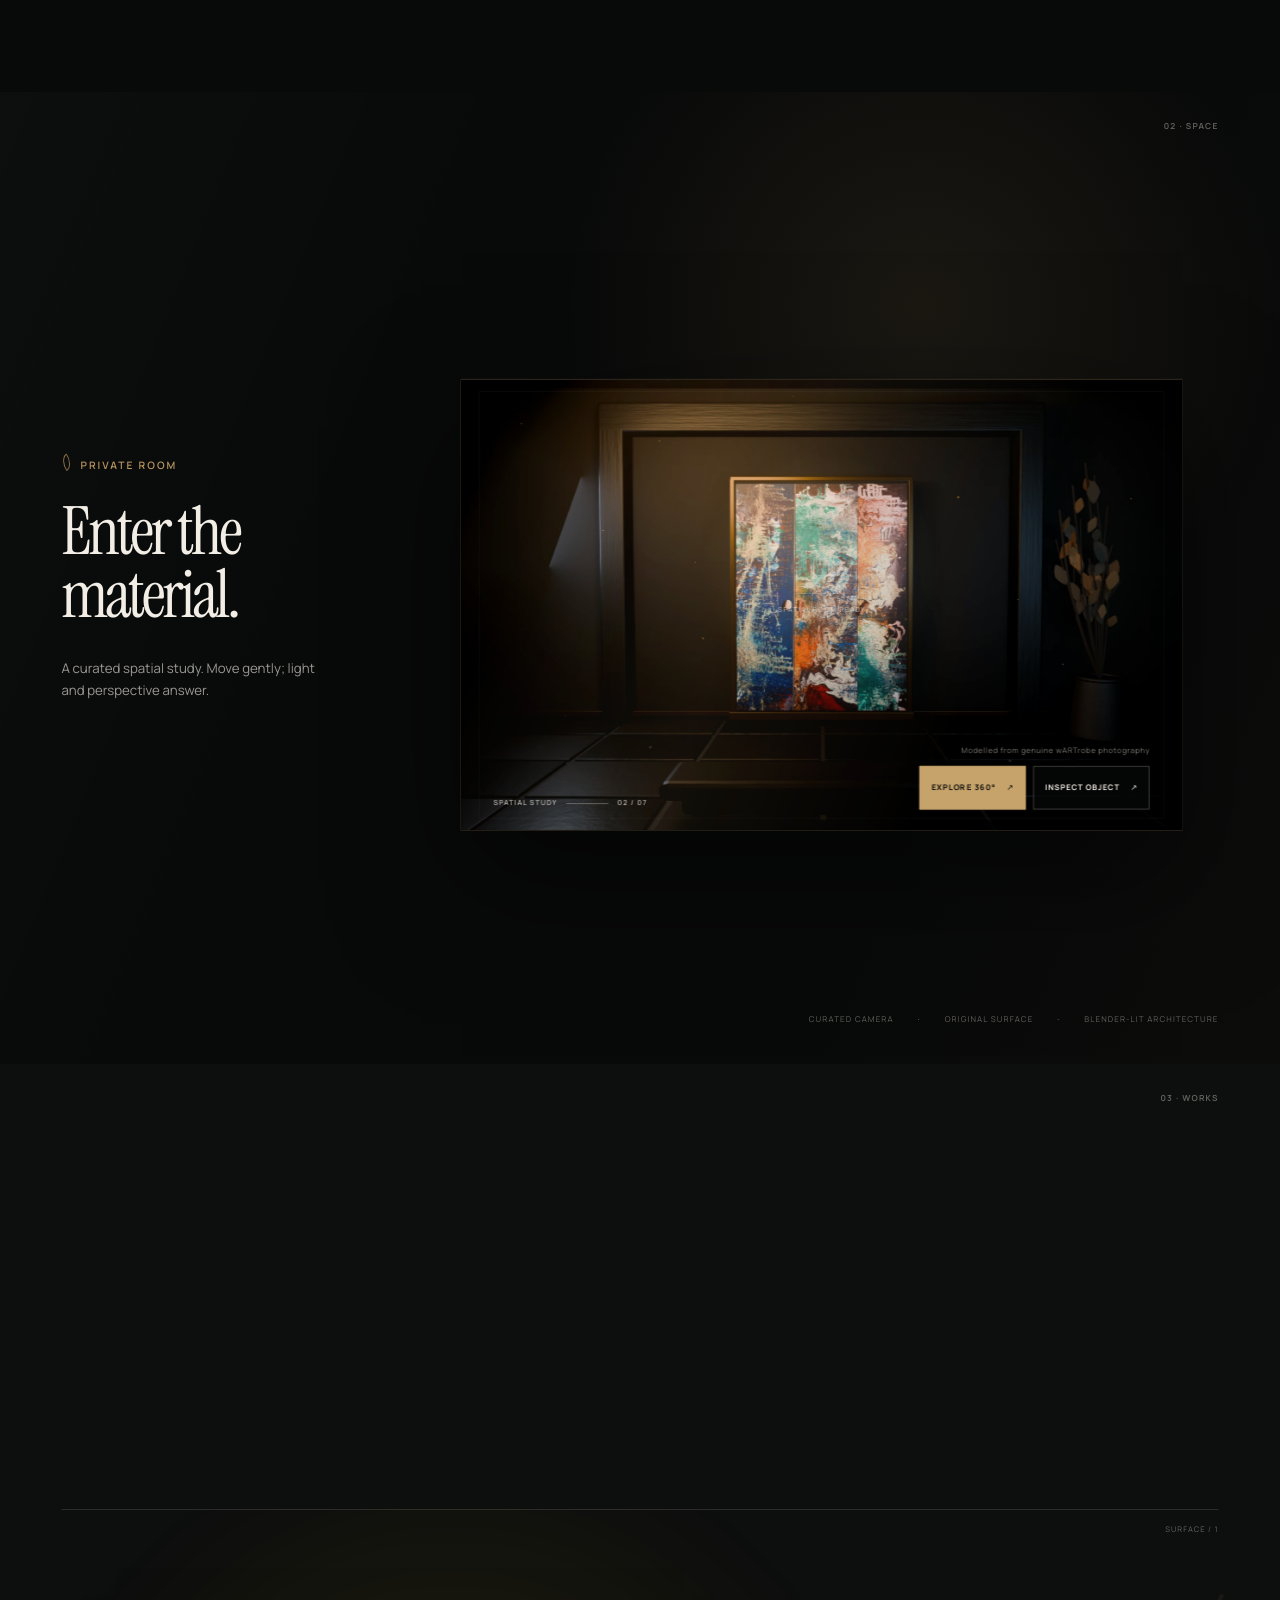
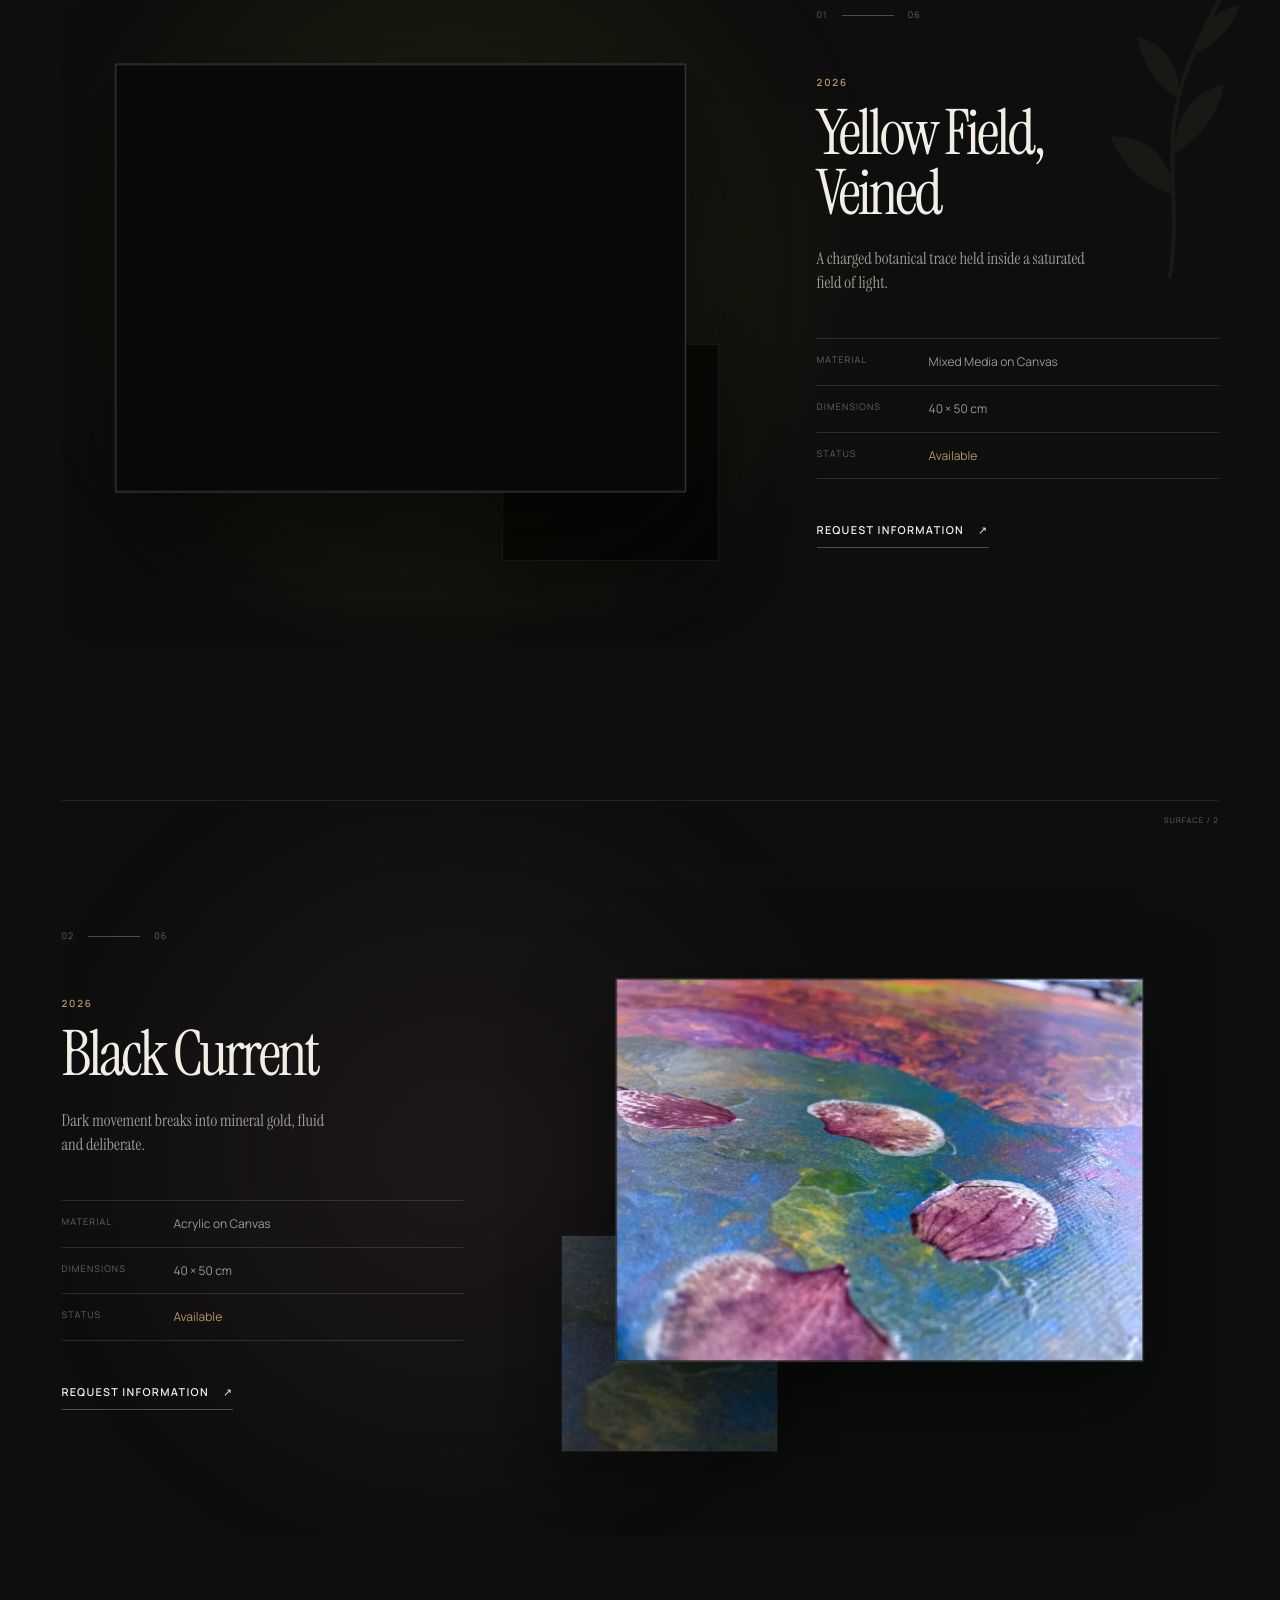
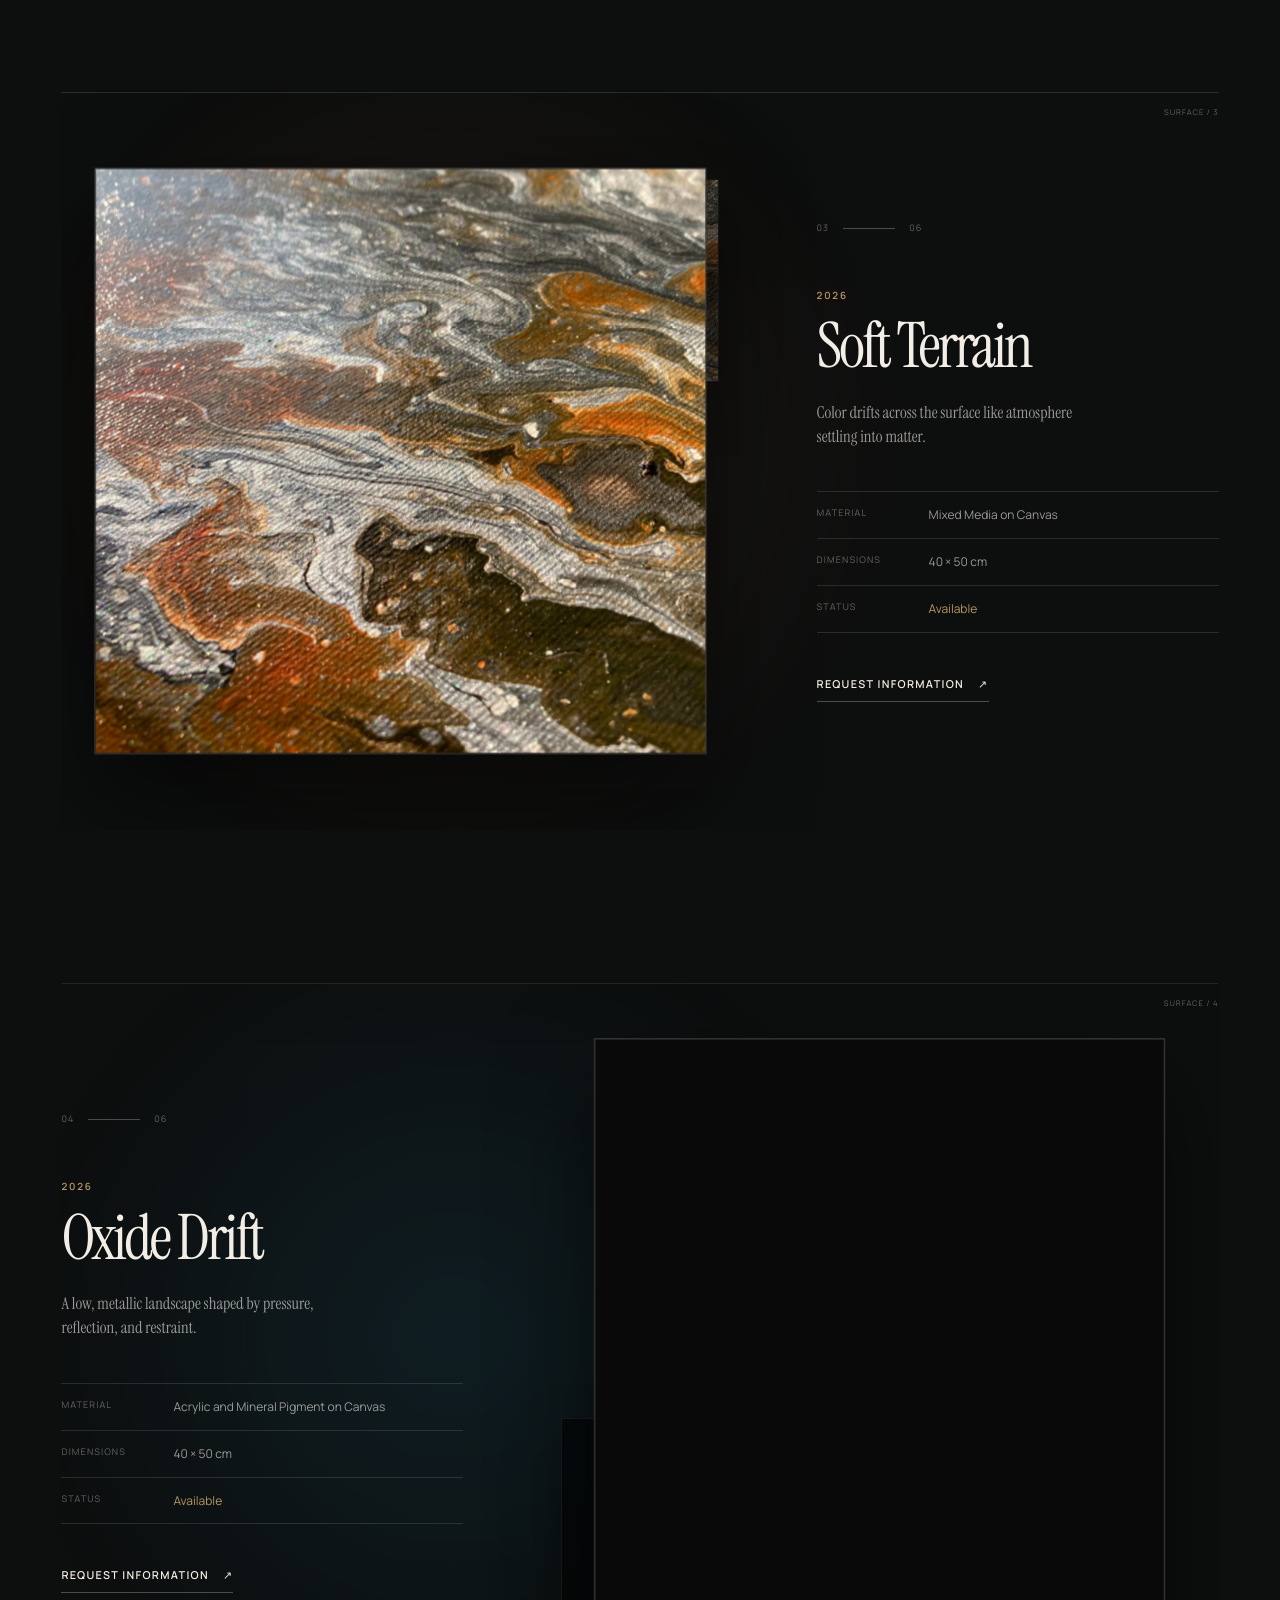
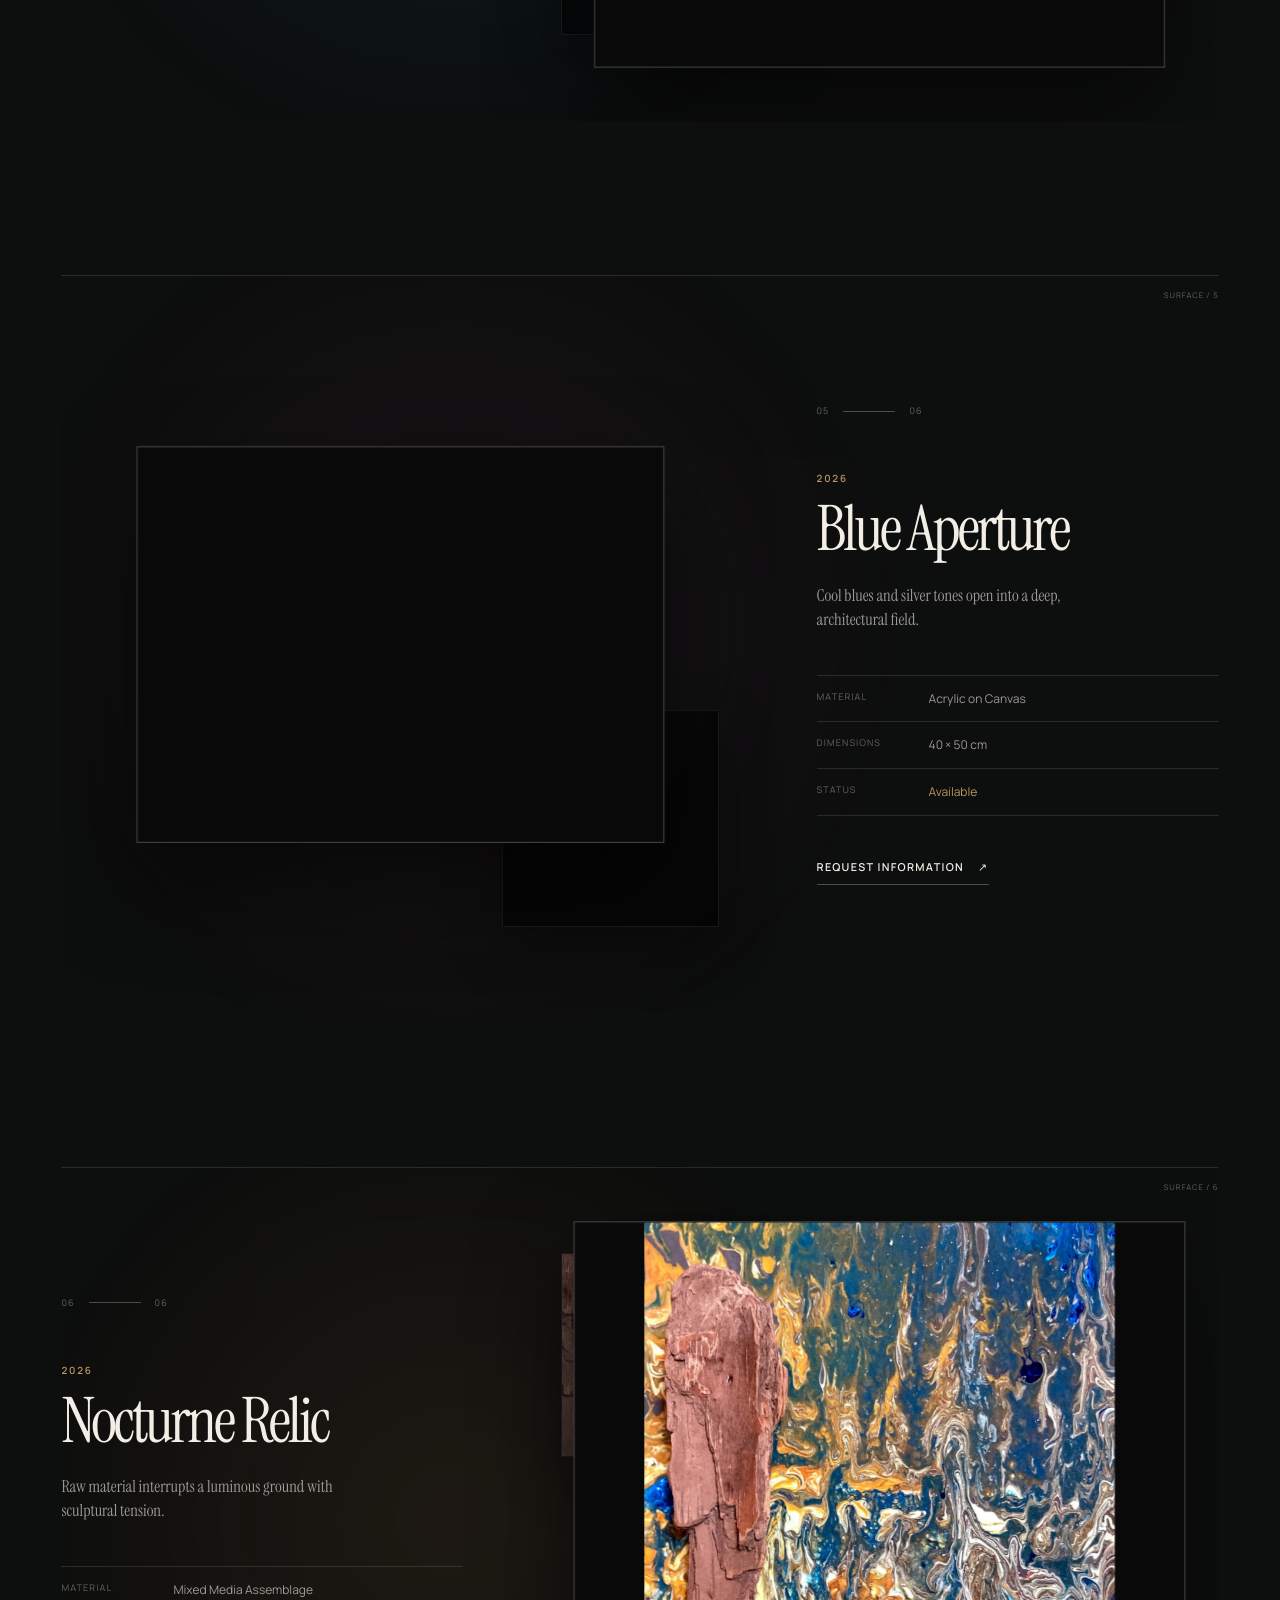
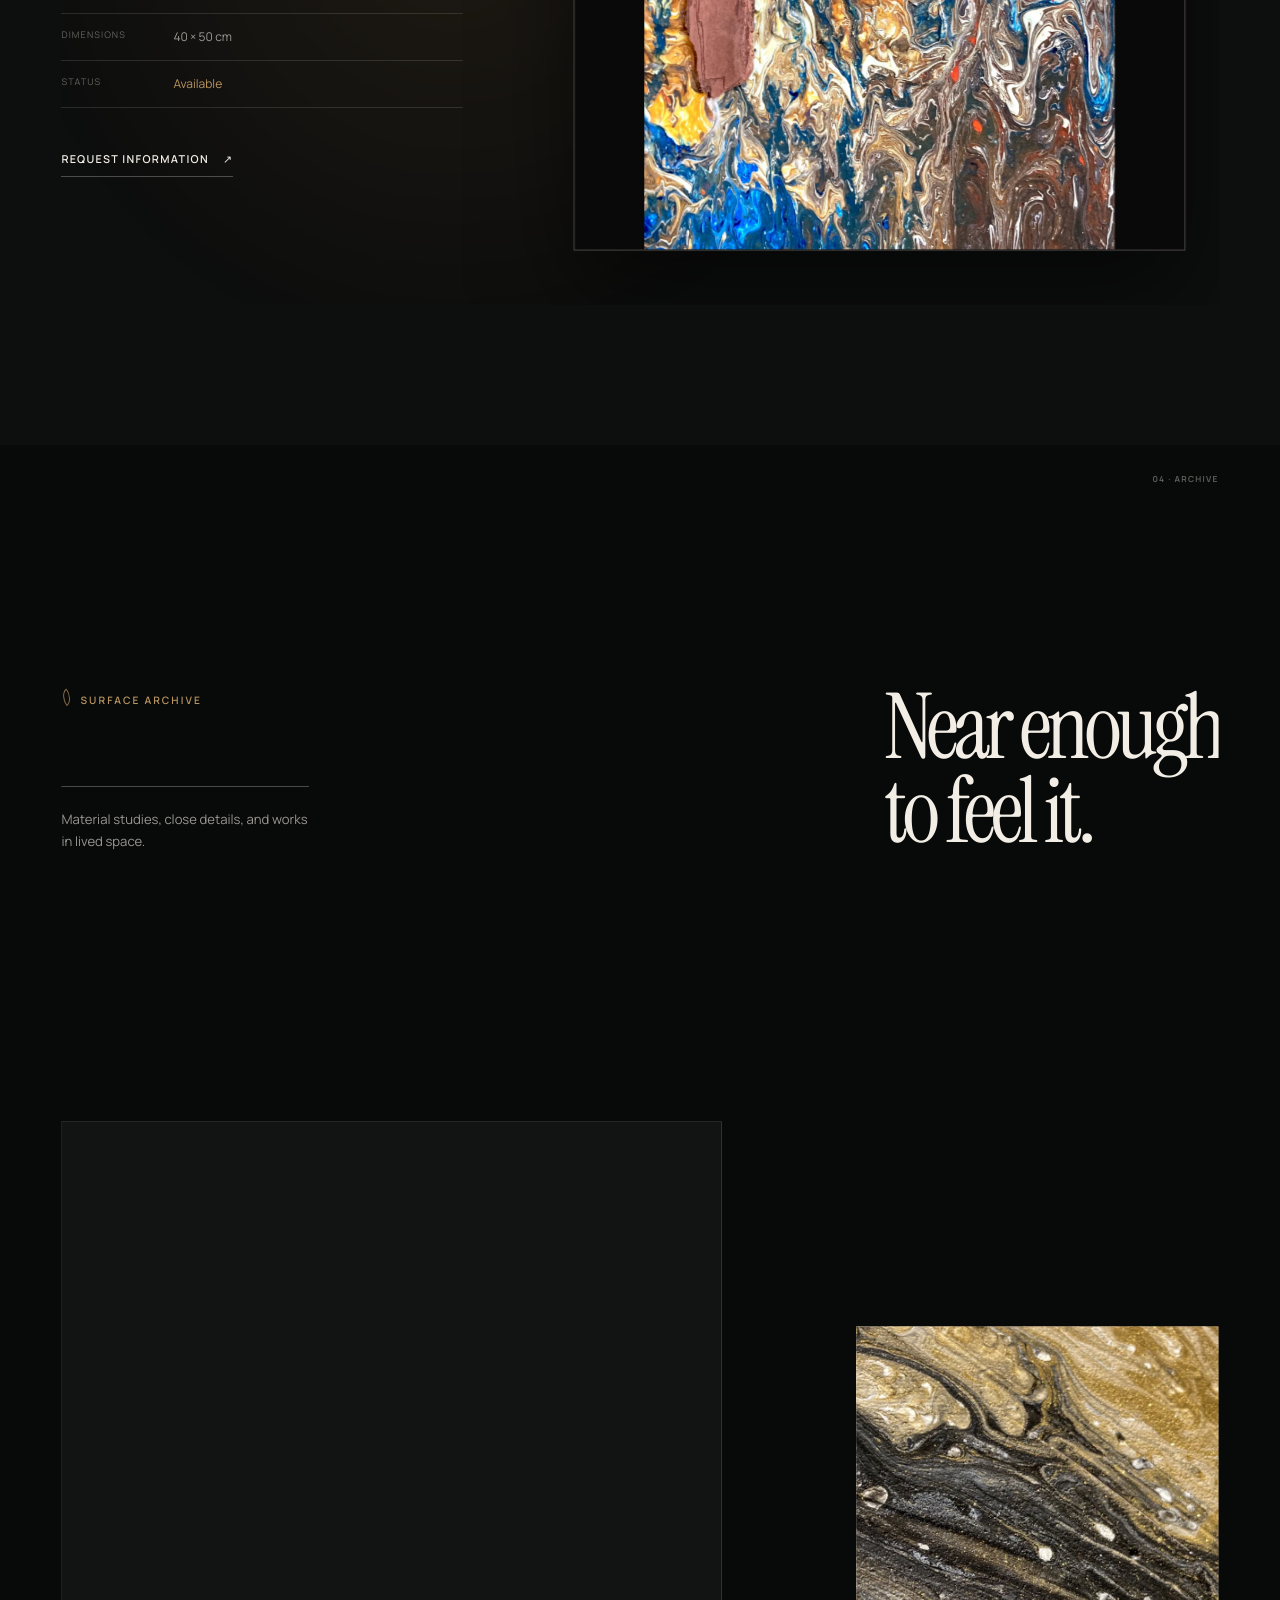
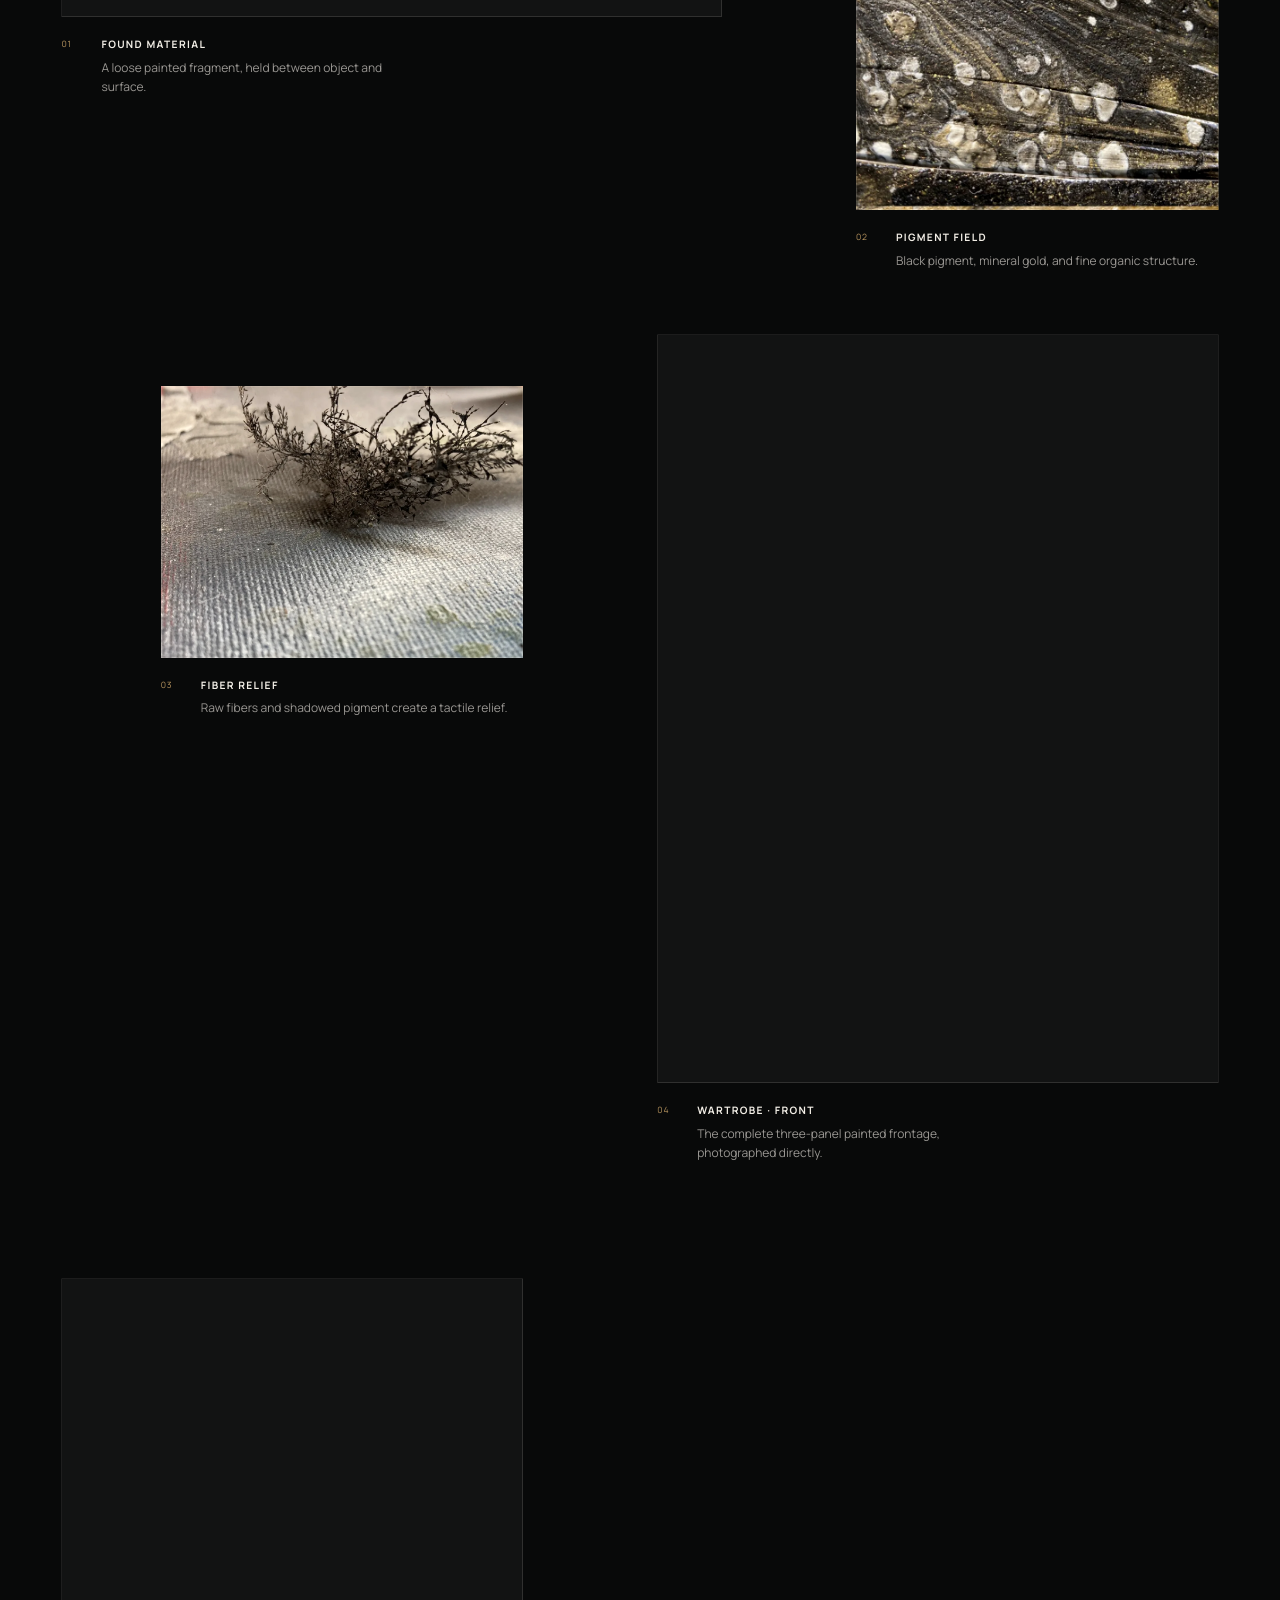
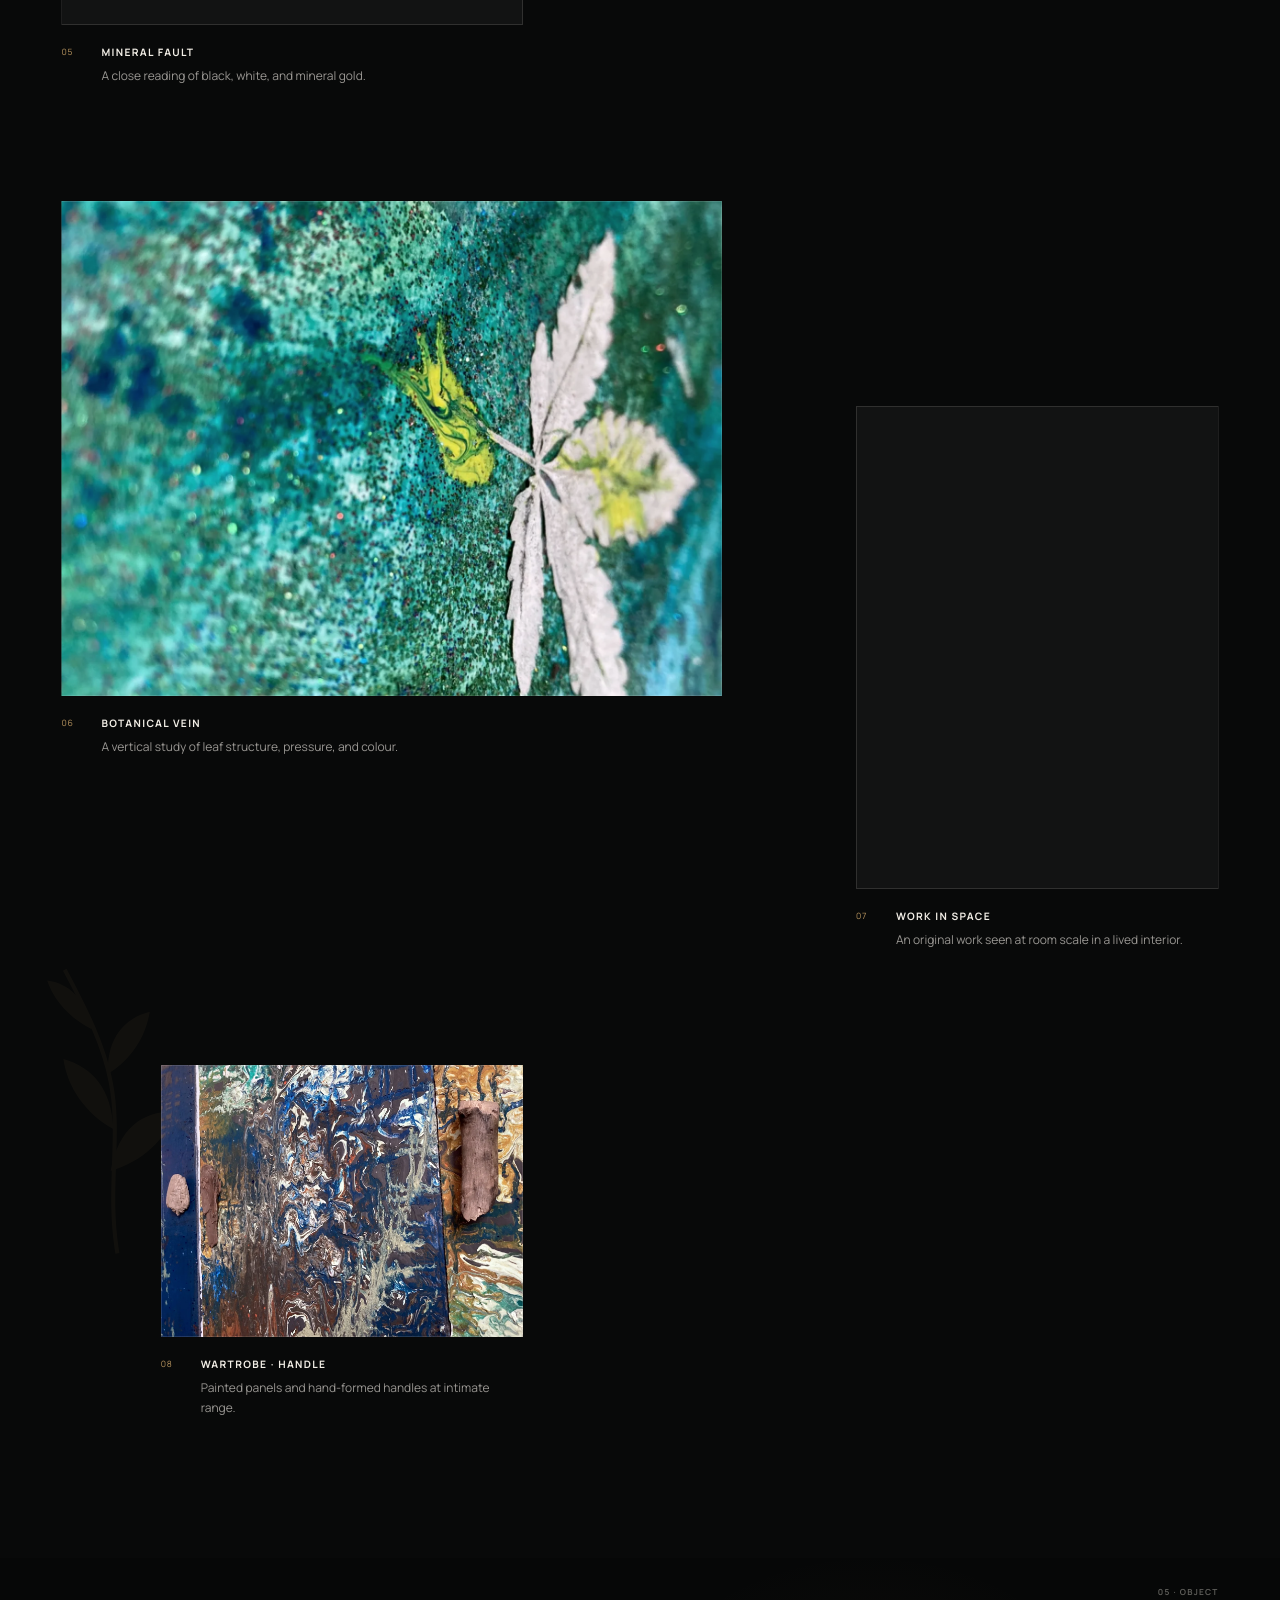
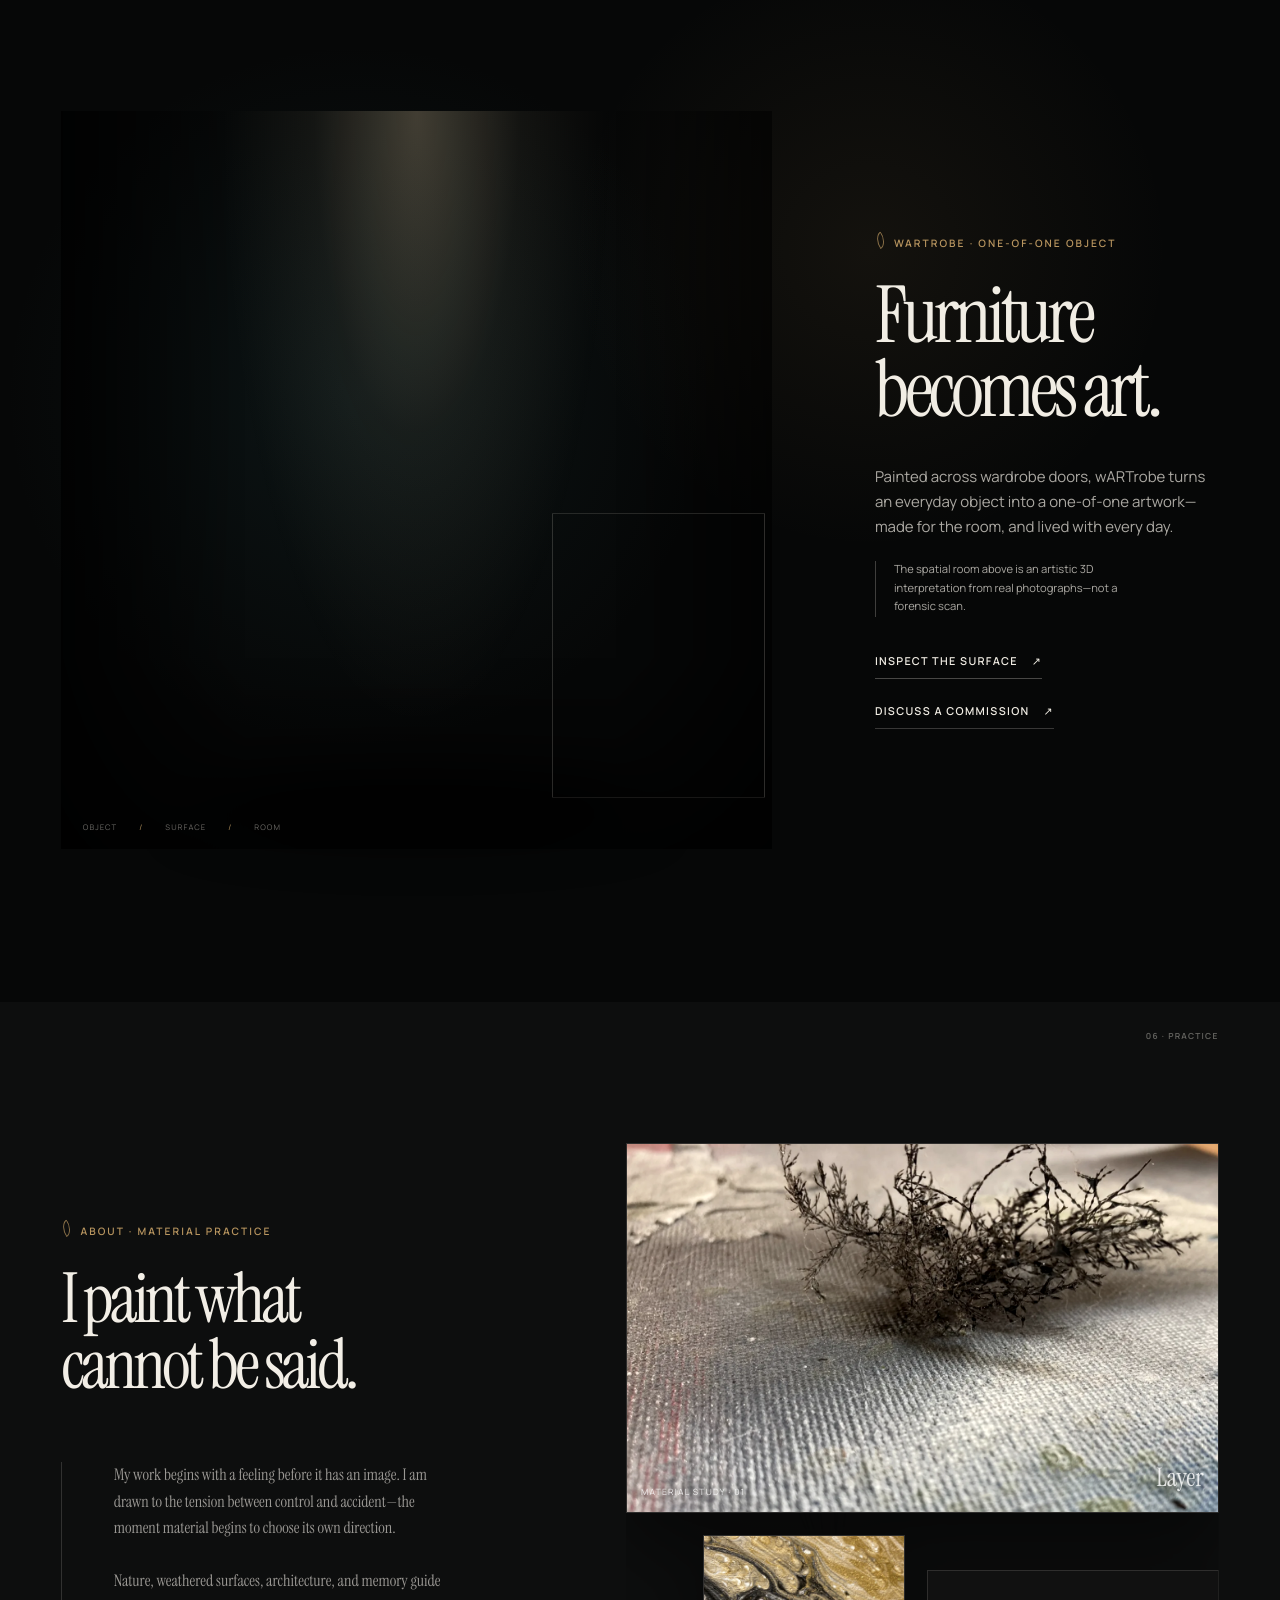
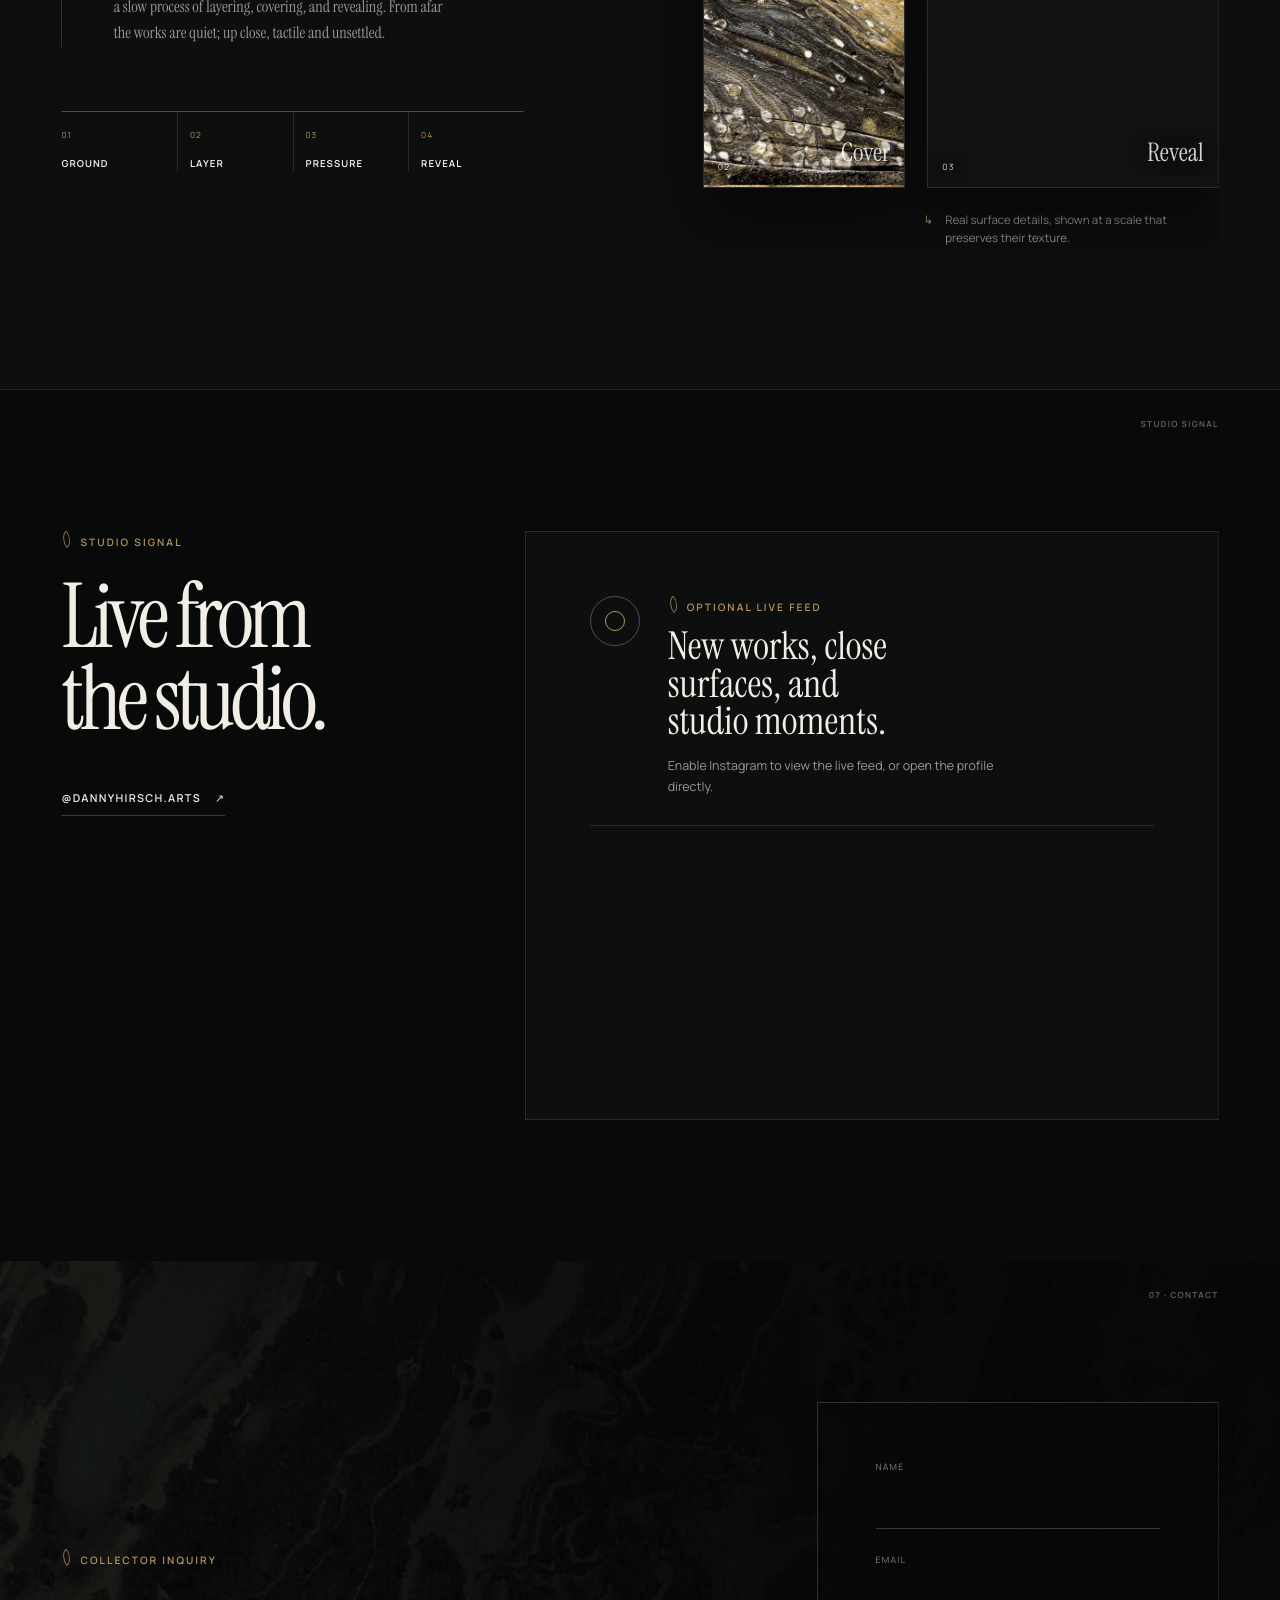
==== commit 2ae01e16: "d" ====
--- a/index.html
+++ b/index.html
@@ -23,8 +23,8 @@
     <link rel="preload" as="font" href="assets/fonts/manrope-variable.woff2" type="font/woff2" crossorigin>
     <link rel="preload" as="image" href="assets/optimized/images/hero.webp" type="image/webp" fetchpriority="high">
     <script>document.documentElement.classList.add('has-js');</script>
-    <link rel="stylesheet" href="DannyHirschArtsHomepage.css?v=20260728-memory-02">
-    <link rel="stylesheet" href="DannyHirschArtsCinematic.css?v=20260728-memory-02">
+    <link rel="stylesheet" href="DannyHirschArtsHomepage.css?v=20260729-performance-01">
+    <link rel="stylesheet" href="DannyHirschArtsCinematic.css?v=20260729-performance-01">
     <script type="importmap">
       {"imports":{"three":"./assets/vendor/three/three.module.min.js","three/addons/":"./assets/vendor/three/addons/"}}
     </script>
@@ -703,9 +703,6 @@
           </div>
         </div>
 
-        <div class="room-experience__memory-status" data-gallery-memory-status aria-live="polite" hidden>
-          <span aria-hidden="true"></span><p>The room remembers <b data-gallery-memory-count>0 / 3</b></p>
-        </div>
         <div class="room-experience__transition" data-gallery-transition aria-hidden="true">
           <i></i><i></i><span data-gallery-transition-label>Passing through material</span>
         </div>
@@ -736,7 +733,7 @@
       </div>
     </div>
 
-    <script src="DannyHirschArtsLoungeAudio.js?v=20260728-memory-02" defer></script>
-    <script src="DannyHirschArtsHomepage.js?v=20260728-memory-02" defer></script>
+    <script src="DannyHirschArtsLoungeAudio.js?v=20260729-performance-01" defer></script>
+    <script src="DannyHirschArtsHomepage.js?v=20260729-performance-01" defer></script>
   </body>
 </html>
--- a/DannyHirschArtsCinematic.css
+++ b/DannyHirschArtsCinematic.css
@@ -1832,35 +1832,6 @@
   background: #c6a36b;
 }
 
-.room-experience__memory-status {
-  position: absolute;
-  top: max(126px, calc(7vw + env(safe-area-inset-top)));
-  right: max(24px, calc(4vw + env(safe-area-inset-right)));
-  z-index: 8;
-  display: flex;
-  align-items: center;
-  gap: 10px;
-  color: rgba(244, 239, 230, 0.64);
-  pointer-events: none;
-}
-
-.room-experience__memory-status[hidden] { display: none; }
-.room-experience__memory-status > span {
-  width: 24px;
-  height: 11px;
-  border: 1px solid rgba(198, 163, 107, 0.6);
-  border-radius: 100% 0 100% 0;
-  transform: rotate(-18deg);
-}
-.room-experience__memory-status p {
-  font-size: 0.46rem;
-  font-weight: 700;
-  letter-spacing: 0.13em;
-  text-transform: uppercase;
-}
-.room-experience__memory-status b { color: #c6a36b; font-weight: inherit; }
-.room-experience__memory-status.is-complete > span { box-shadow: 0 0 18px rgba(198, 163, 107, 0.5); }
-
 .room-experience__transition {
   position: absolute;
   inset: 0;
@@ -3005,8 +2976,7 @@
 }
 
 @media (prefers-reduced-motion: reduce) {
-  .room-experience__transition,
-  .room-experience__memory-status { display: none !important; }
+  .room-experience__transition { display: none !important; }
   .hero-cinematic__film,
   .private-room-webgl,
   .room-experience__webgl {
@@ -4262,13 +4232,6 @@
 }
 
 @media (max-width: 430px) {
-  .room-experience__memory-status {
-    top: max(86px, calc(68px + env(safe-area-inset-top)));
-    right: max(10px, calc(6px + env(safe-area-inset-right)));
-  }
-  .room-experience__memory-status p { font-size: 0.38rem; }
-  .room-experience__memory-status > span { width: 18px; }
-
   .room-experience__motion-look {
     min-width: 140px;
   }
@@ -4534,6 +4497,30 @@
     clip-path: inset(50%);
     white-space: nowrap;
   }
+}
+
+/* Live backdrop blur forces the browser to re-composite large HUD panels for
+   every WebGL frame. Opaque gallery surfaces retain the visual hierarchy with
+   substantially less GPU work, especially on mobile and Retina screens. */
+.room-experience.is-webgl-ready :is(
+  .room-experience__demo-nav,
+  .room-experience__art,
+  .room-experience__site-panel,
+  .room-experience__tour,
+  .room-experience__dpad,
+  .room-experience__look-stick,
+  .room-experience__motion-look
+) {
+  -webkit-backdrop-filter: none;
+  backdrop-filter: none;
+}
+
+.room-experience.is-webgl-ready .room-experience__demo-nav {
+  background: linear-gradient(145deg, rgba(10, 10, 8, 0.985), rgba(5, 5, 4, 0.955));
+}
+
+.room-experience.is-webgl-ready :is(.room-experience__art, .room-experience__site-panel) {
+  background: linear-gradient(145deg, rgba(7, 8, 7, 0.985), rgba(17, 16, 13, 0.95));
 }
 
 @media (prefers-reduced-motion: reduce) {
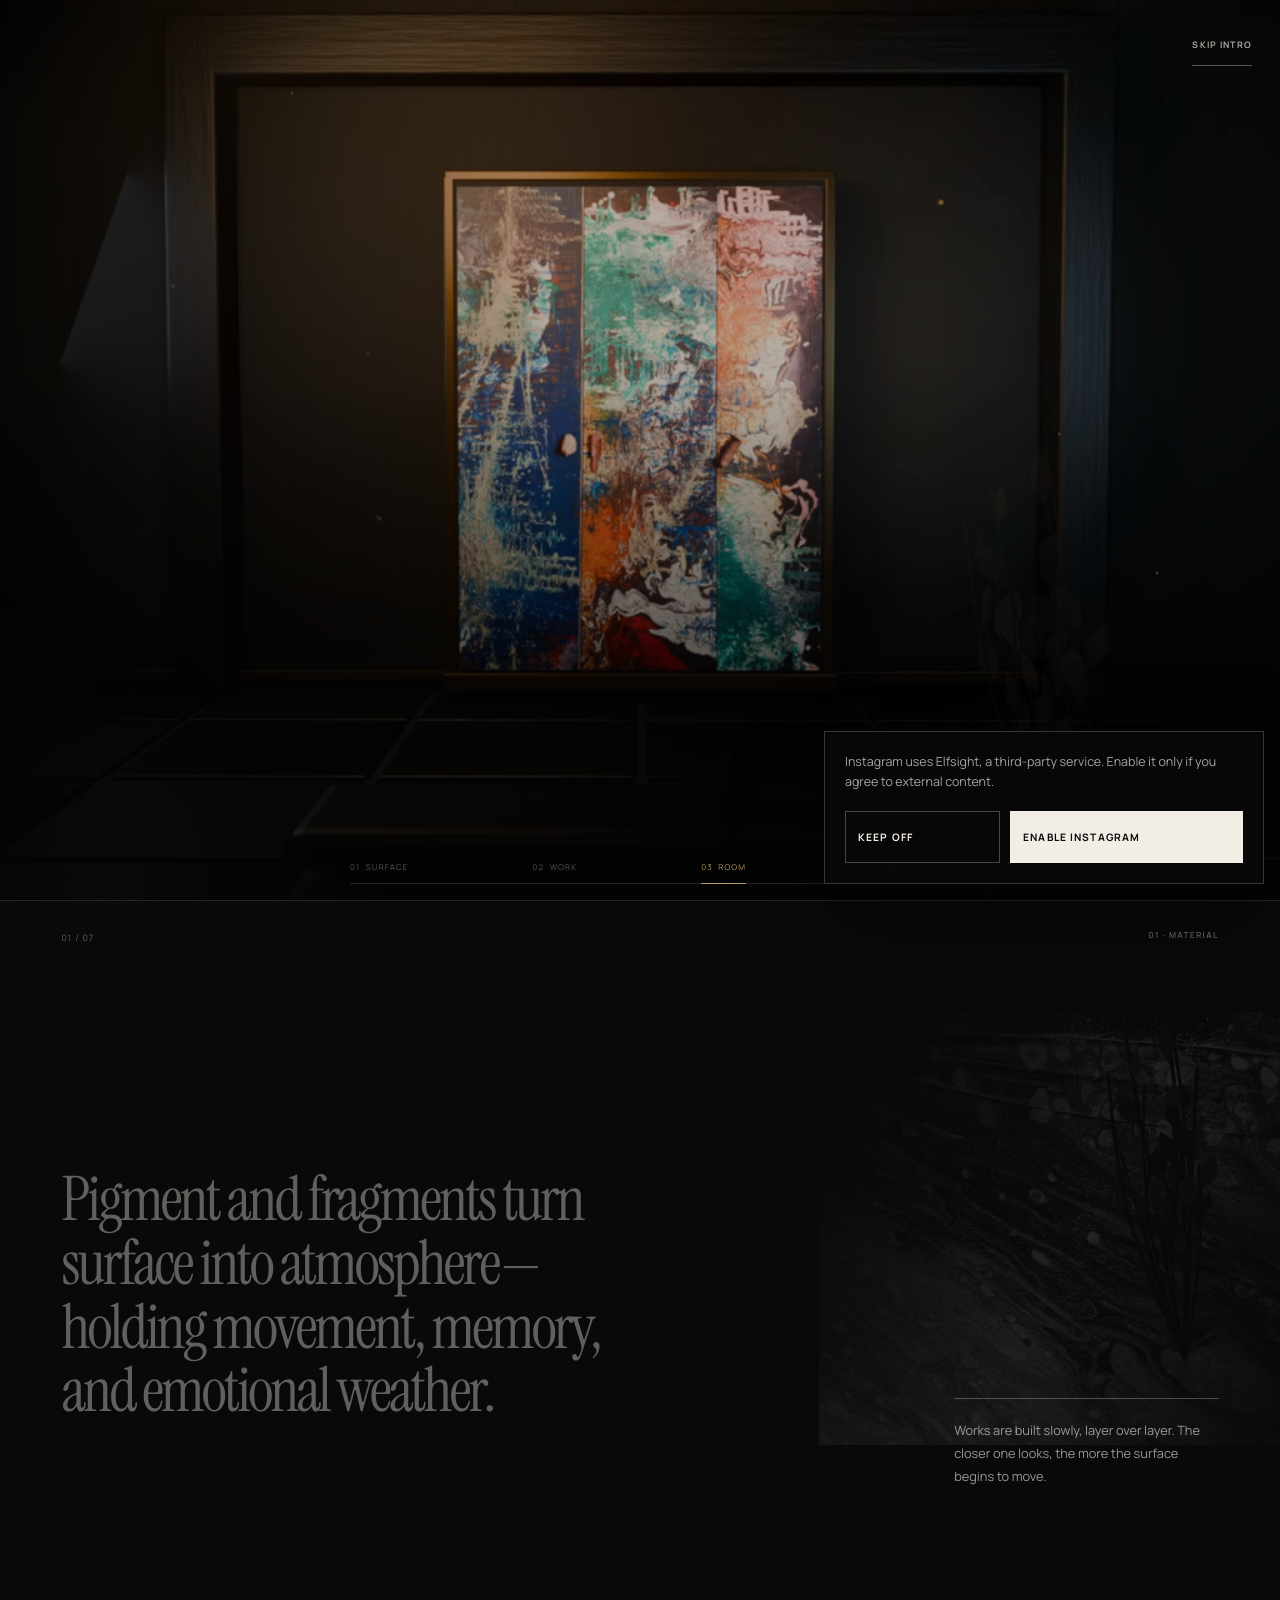
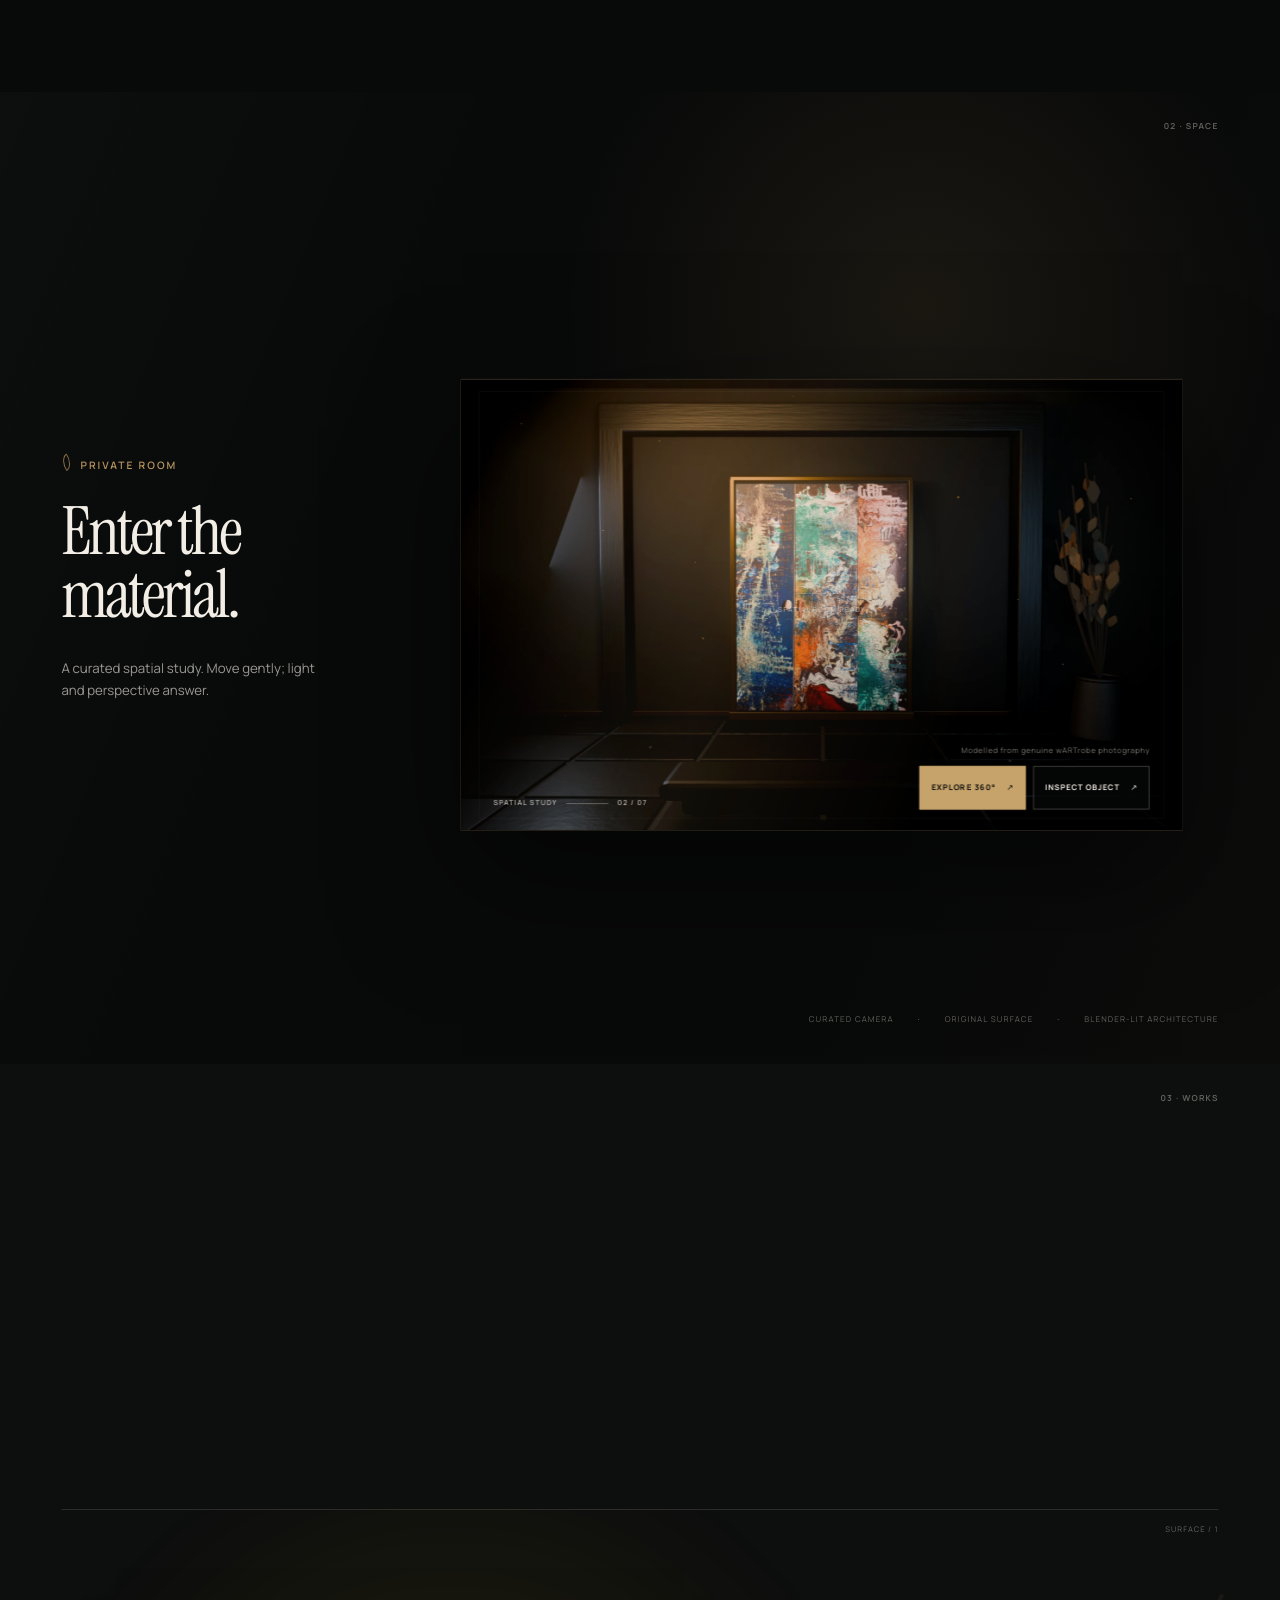
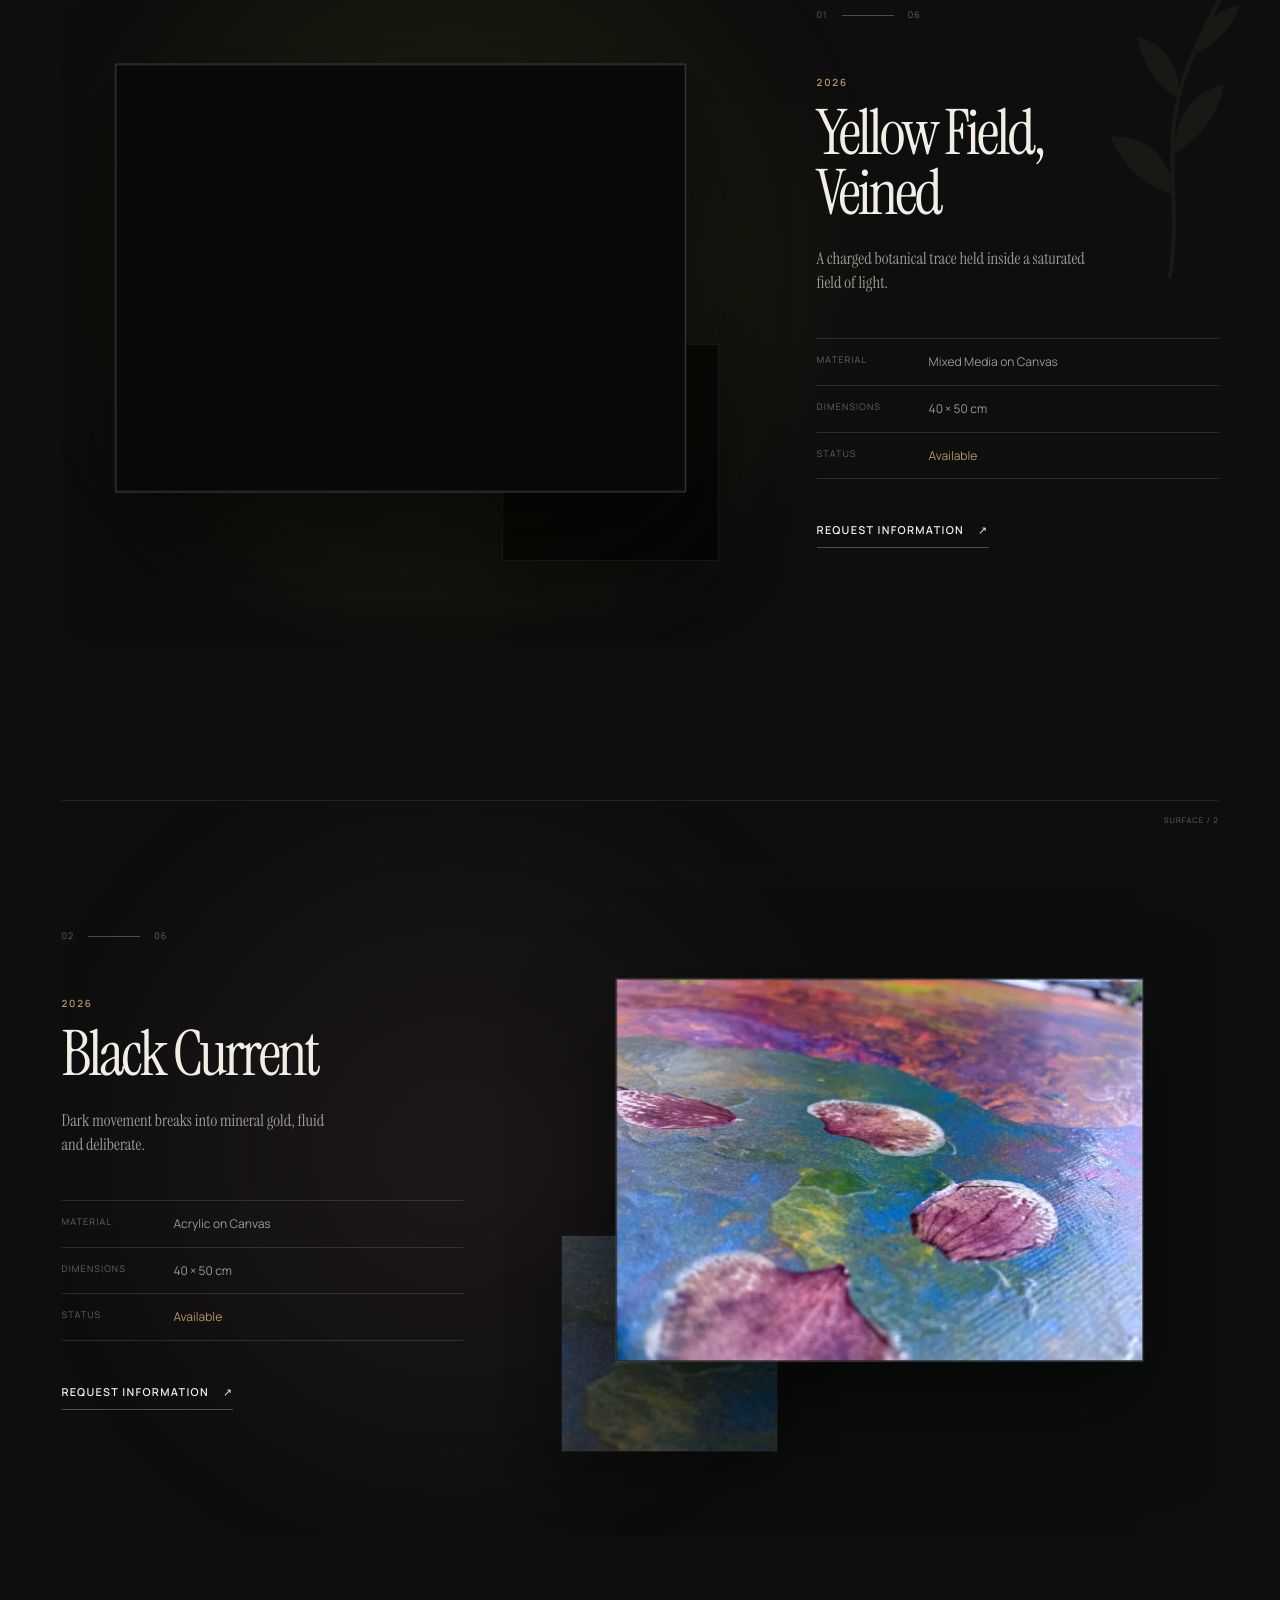
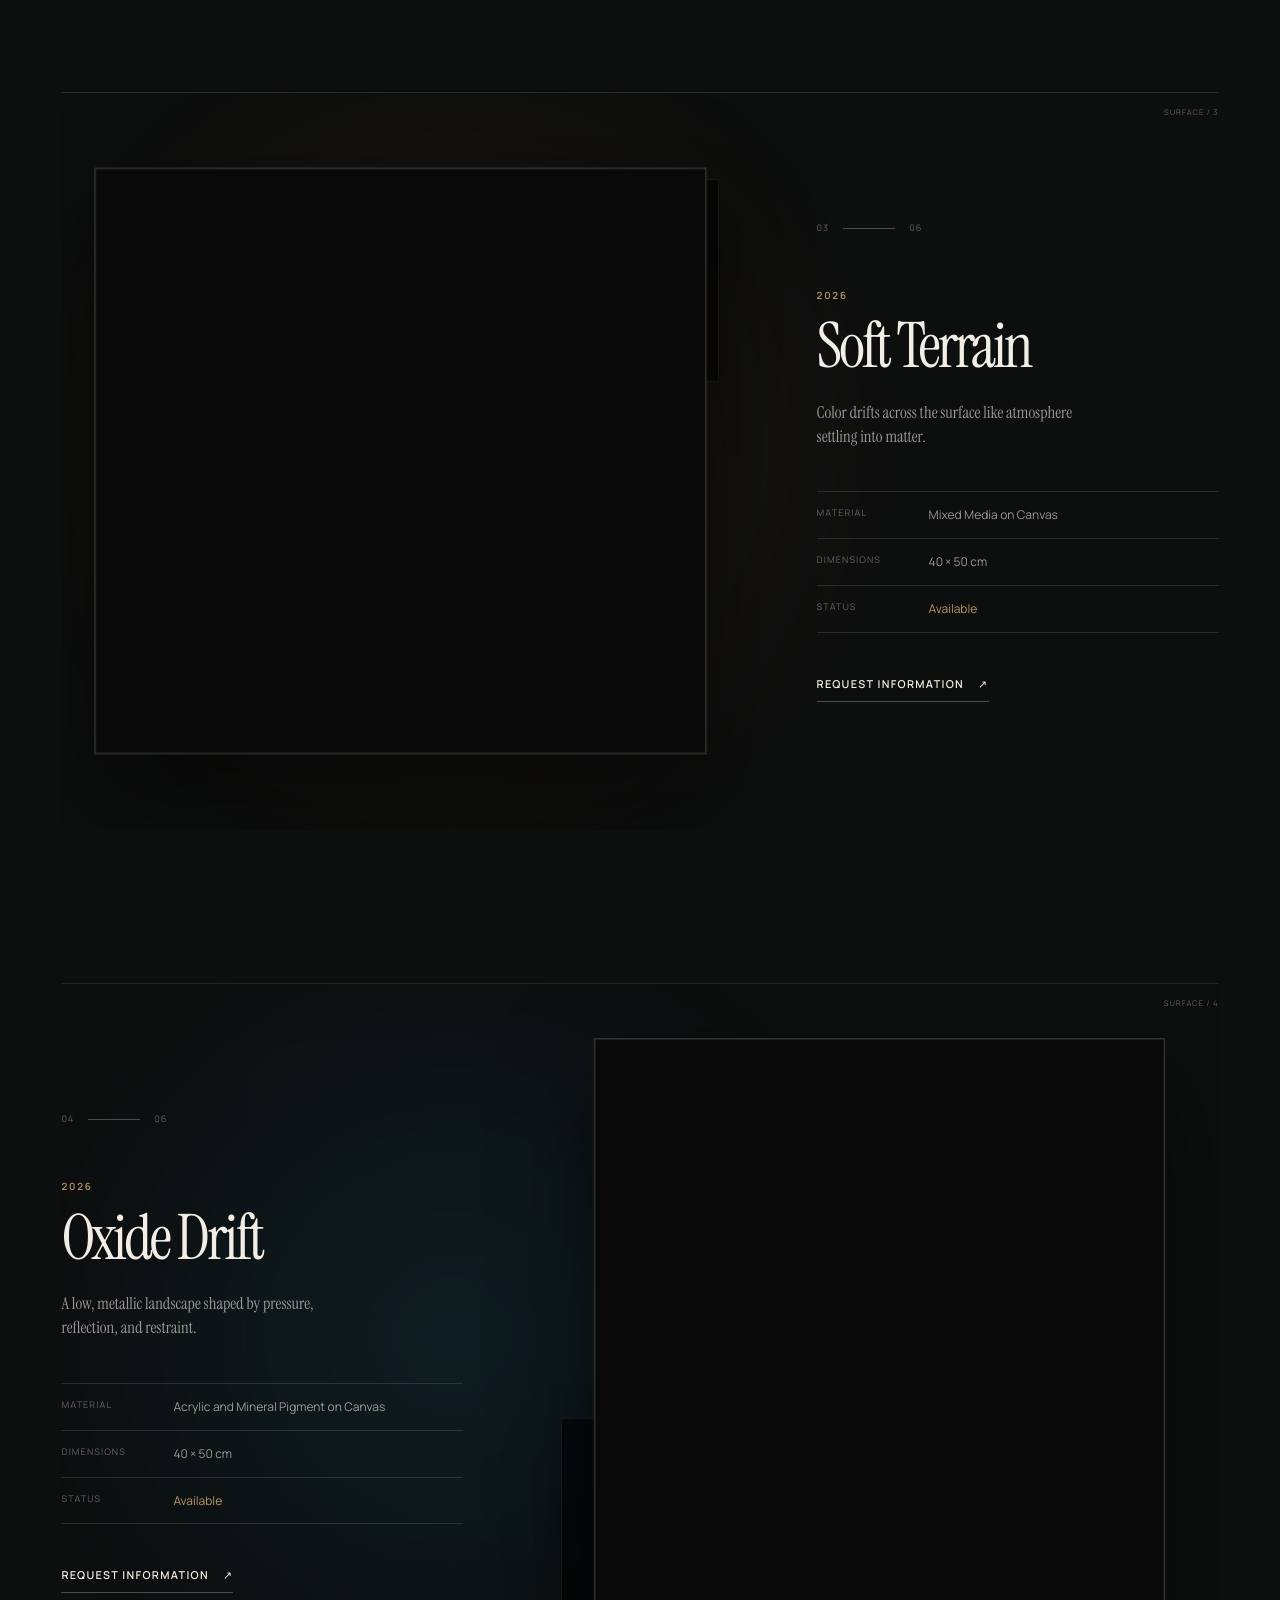
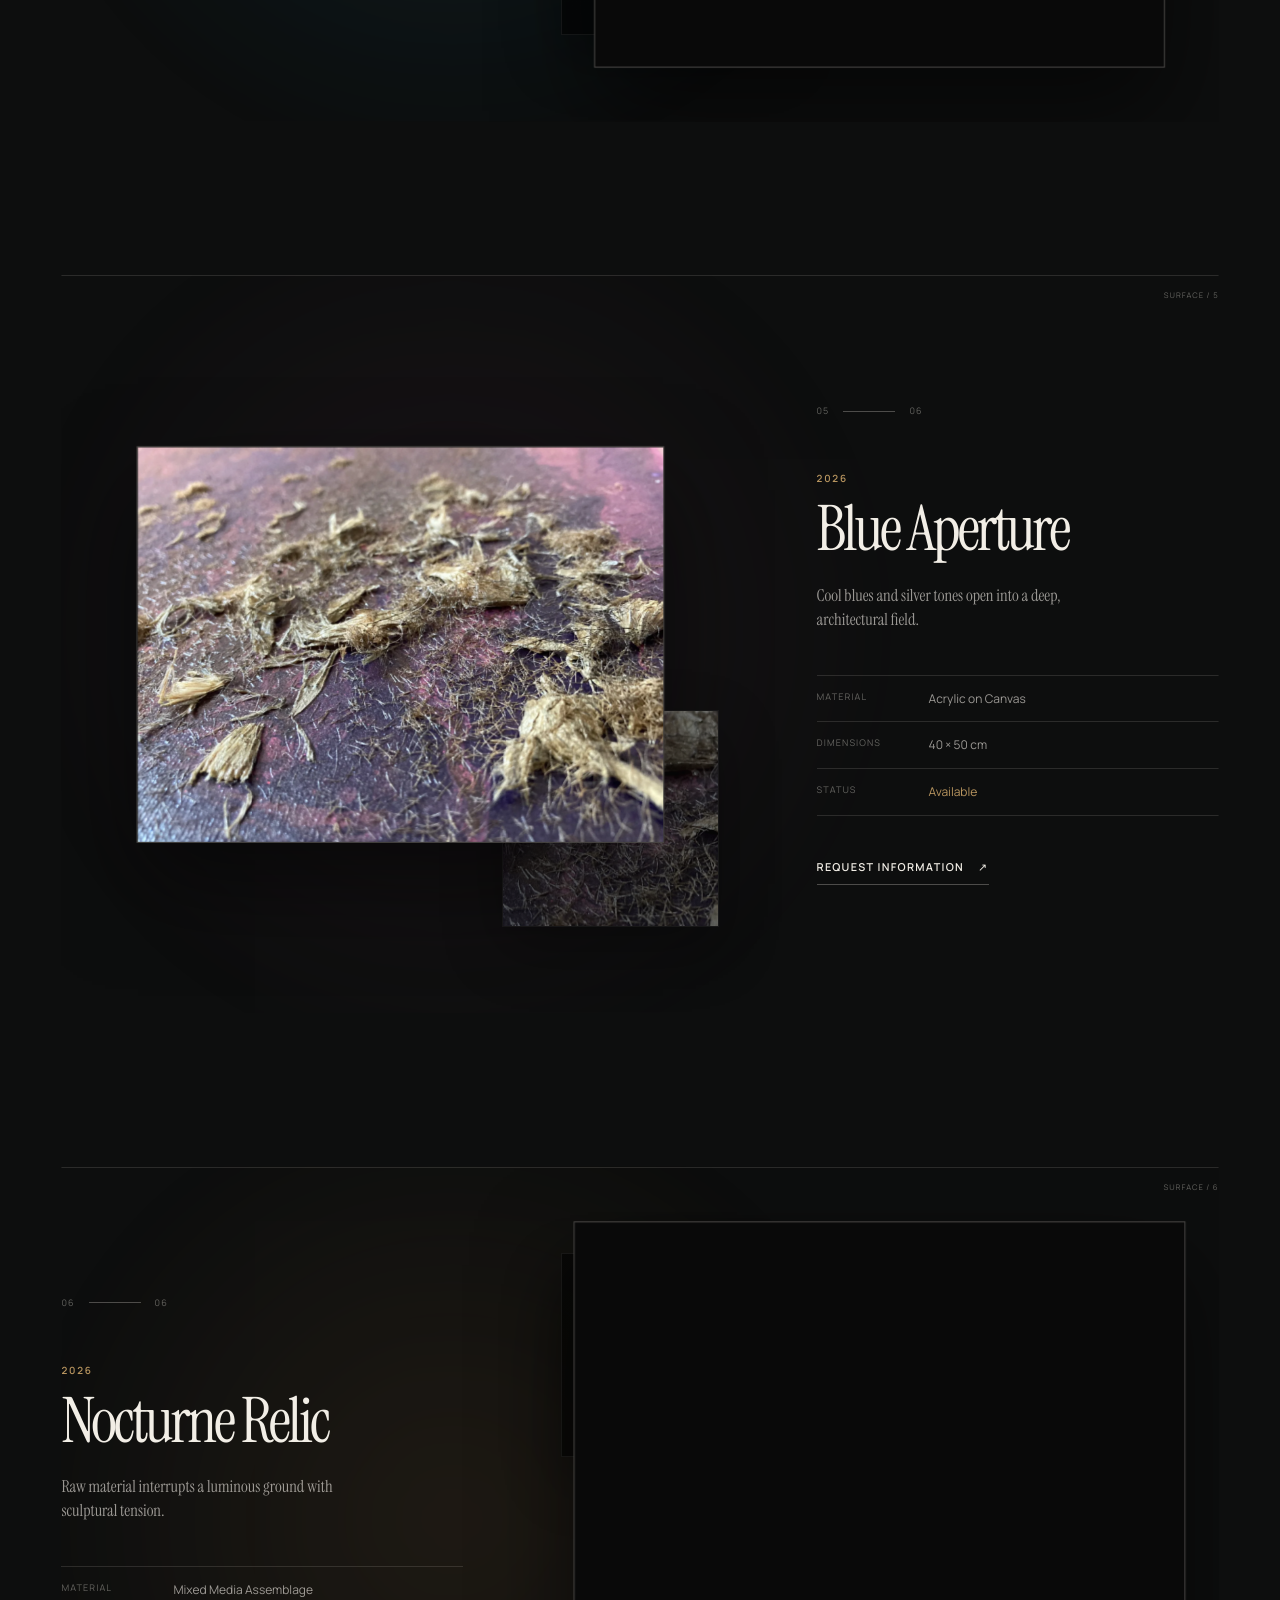
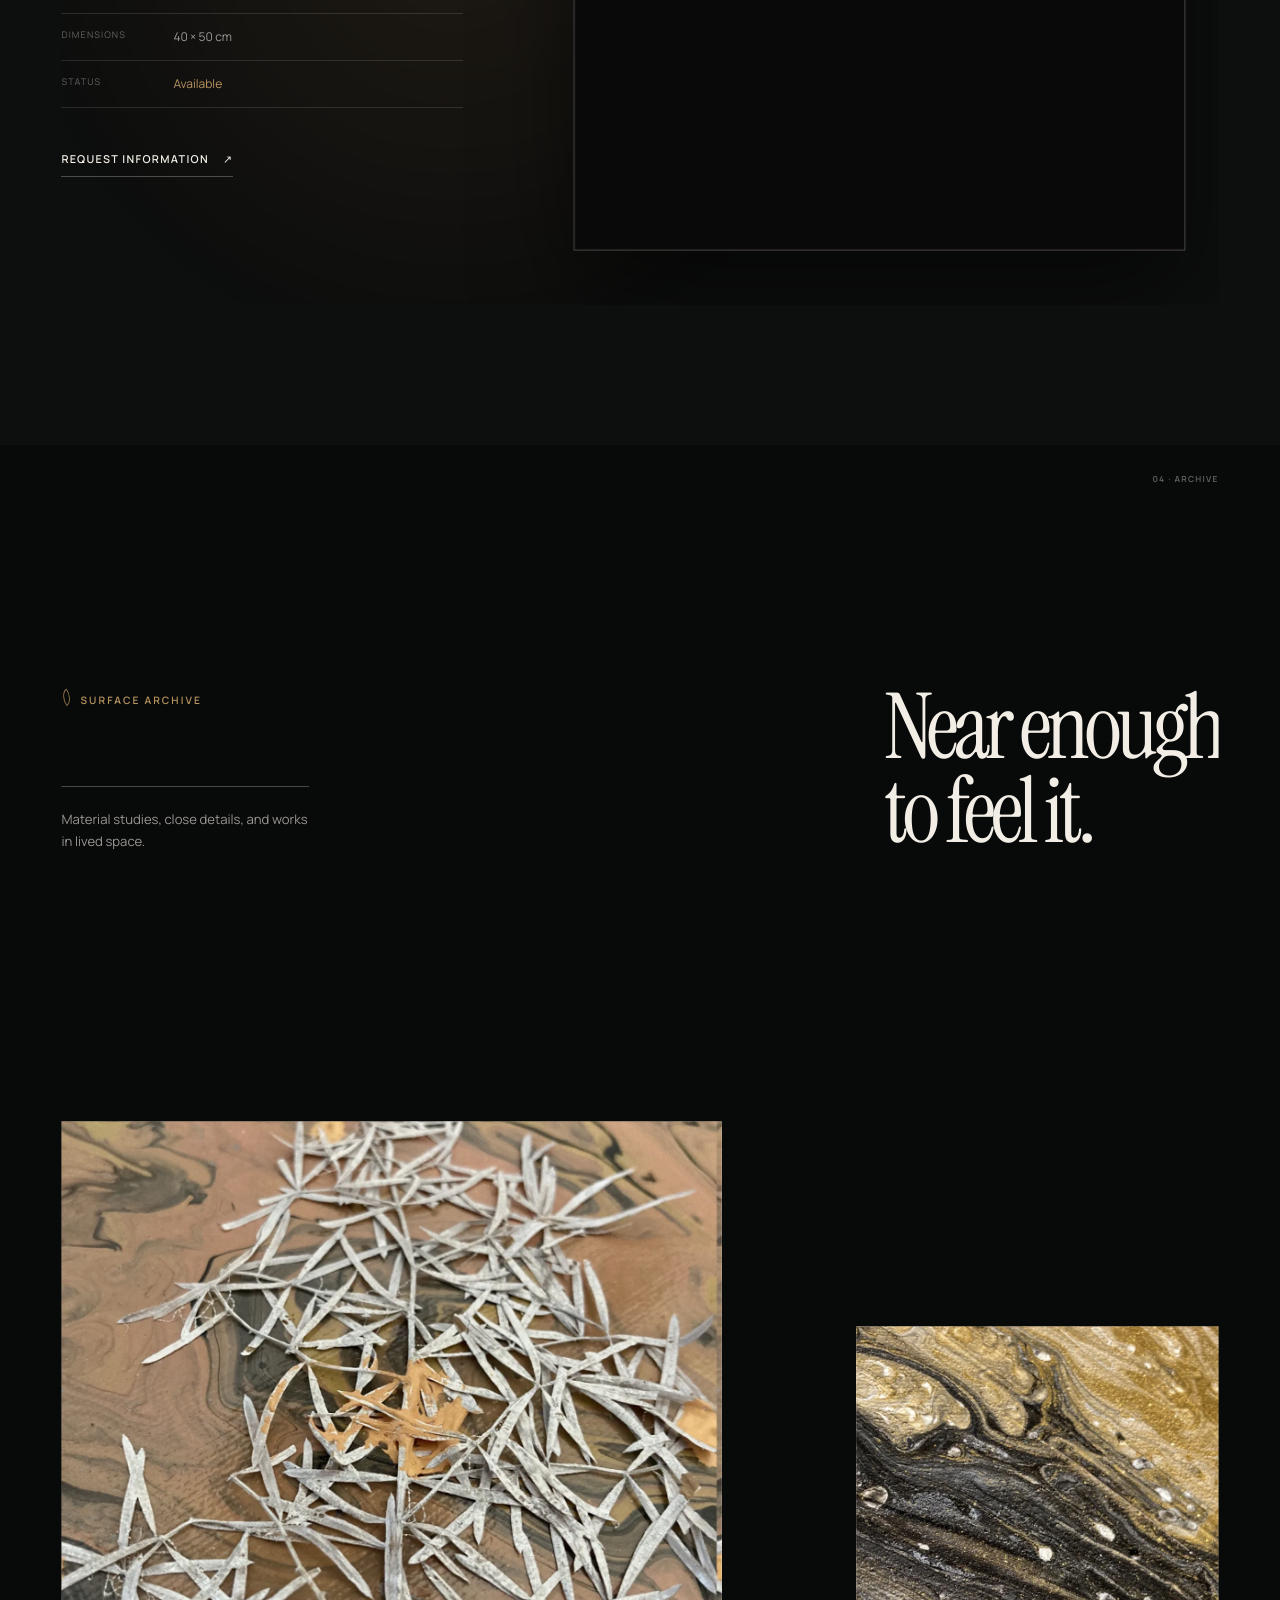
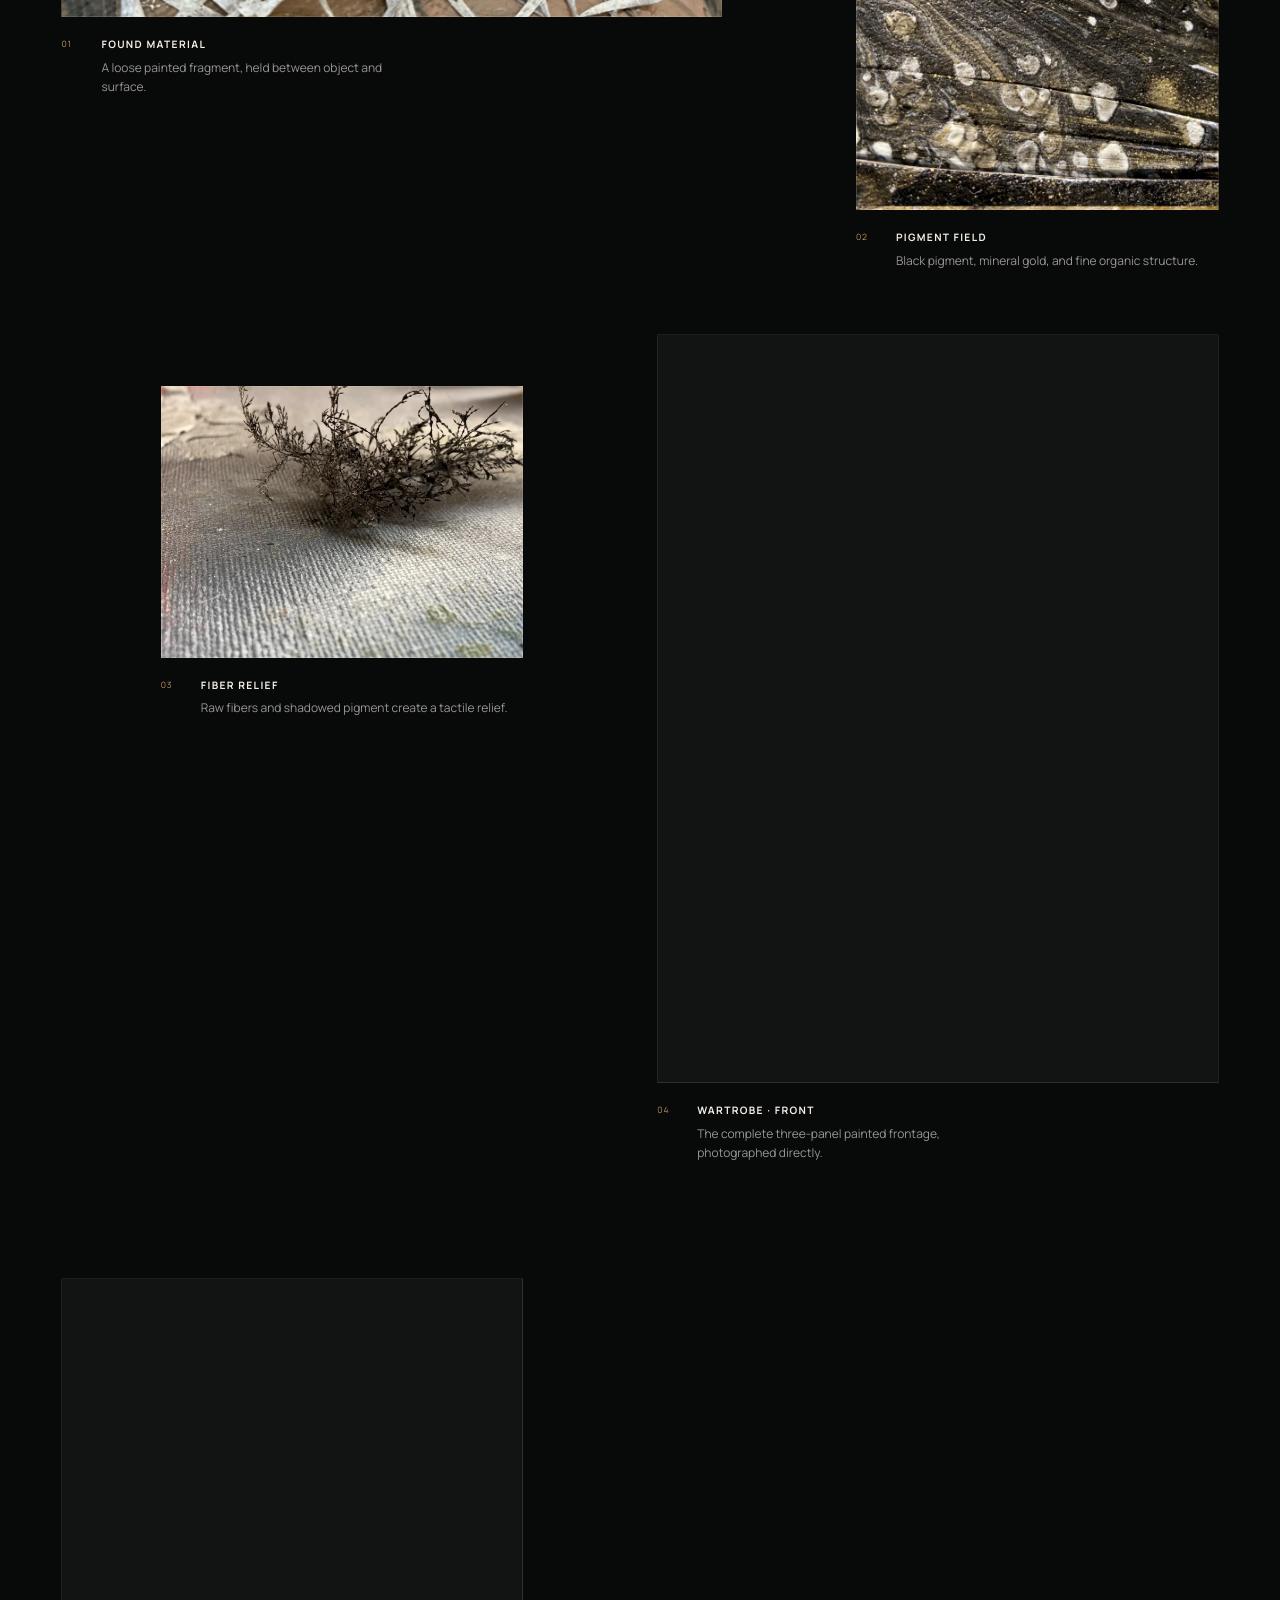
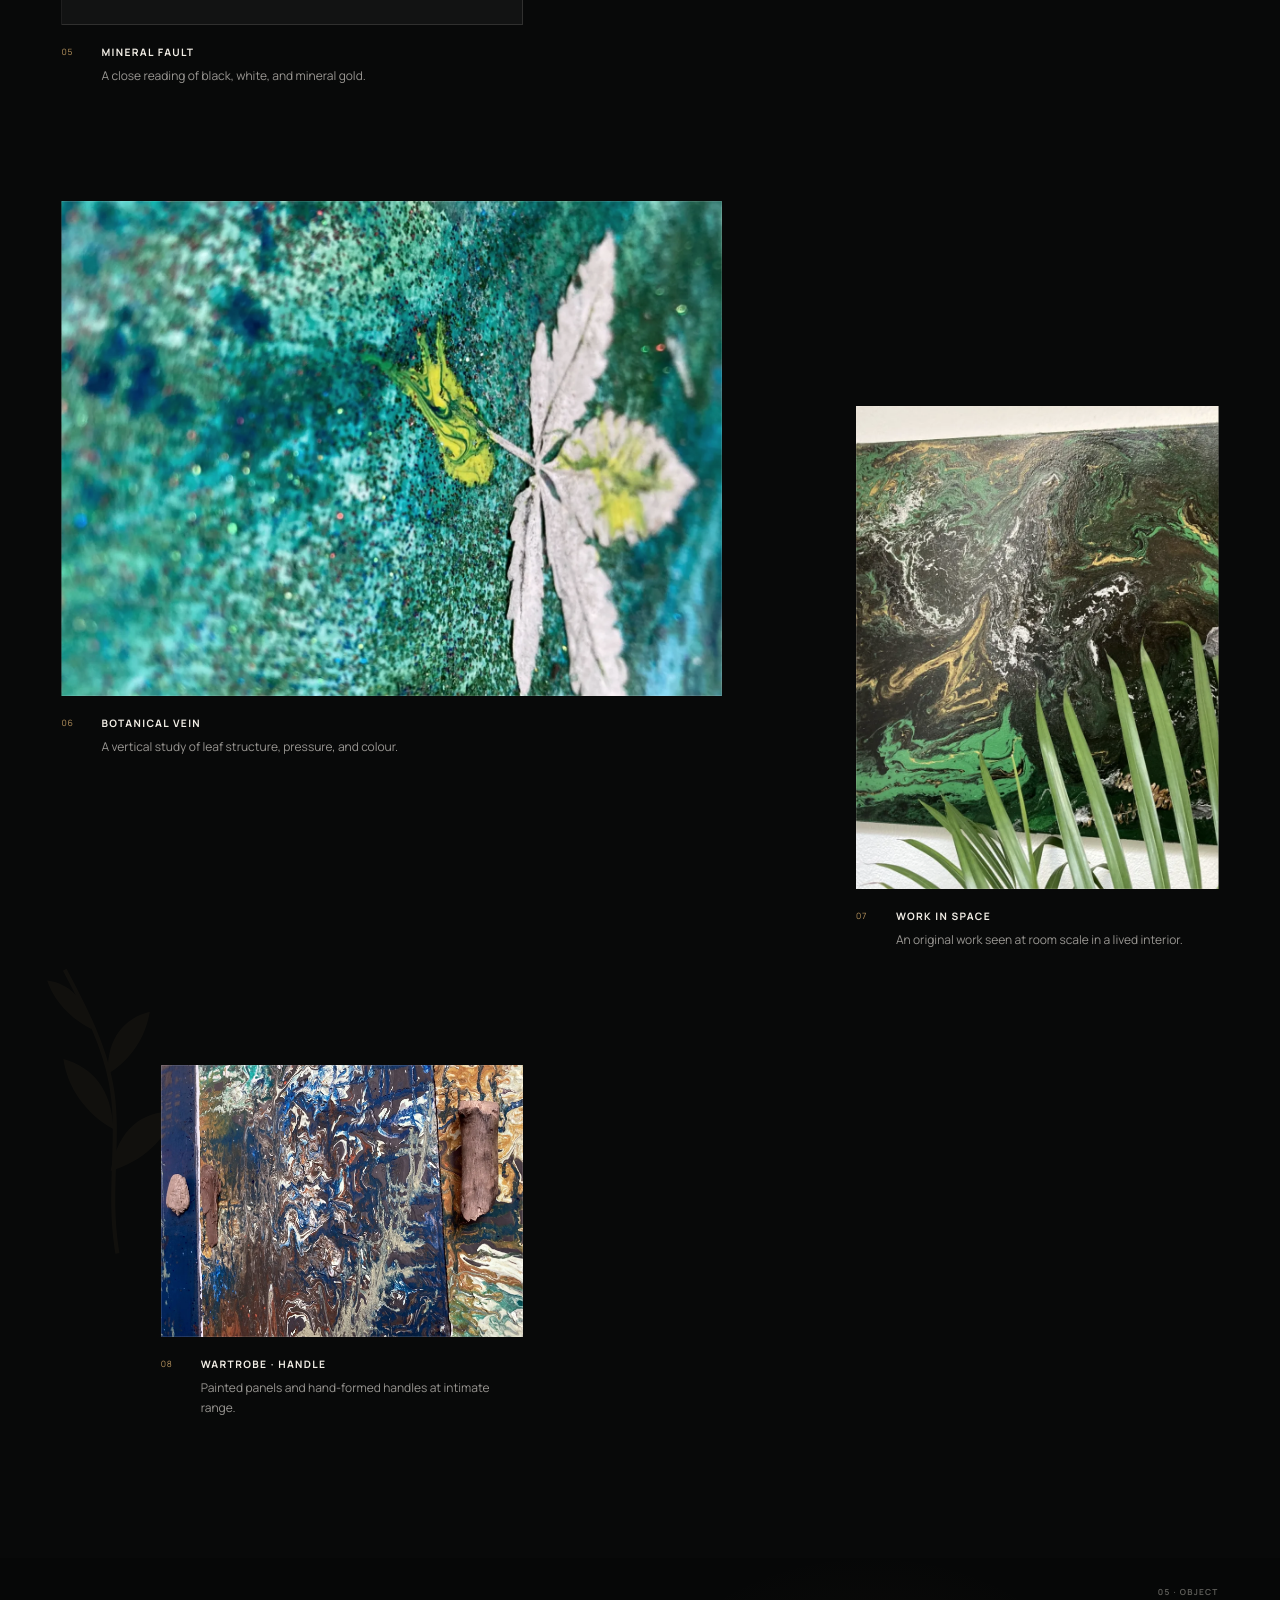
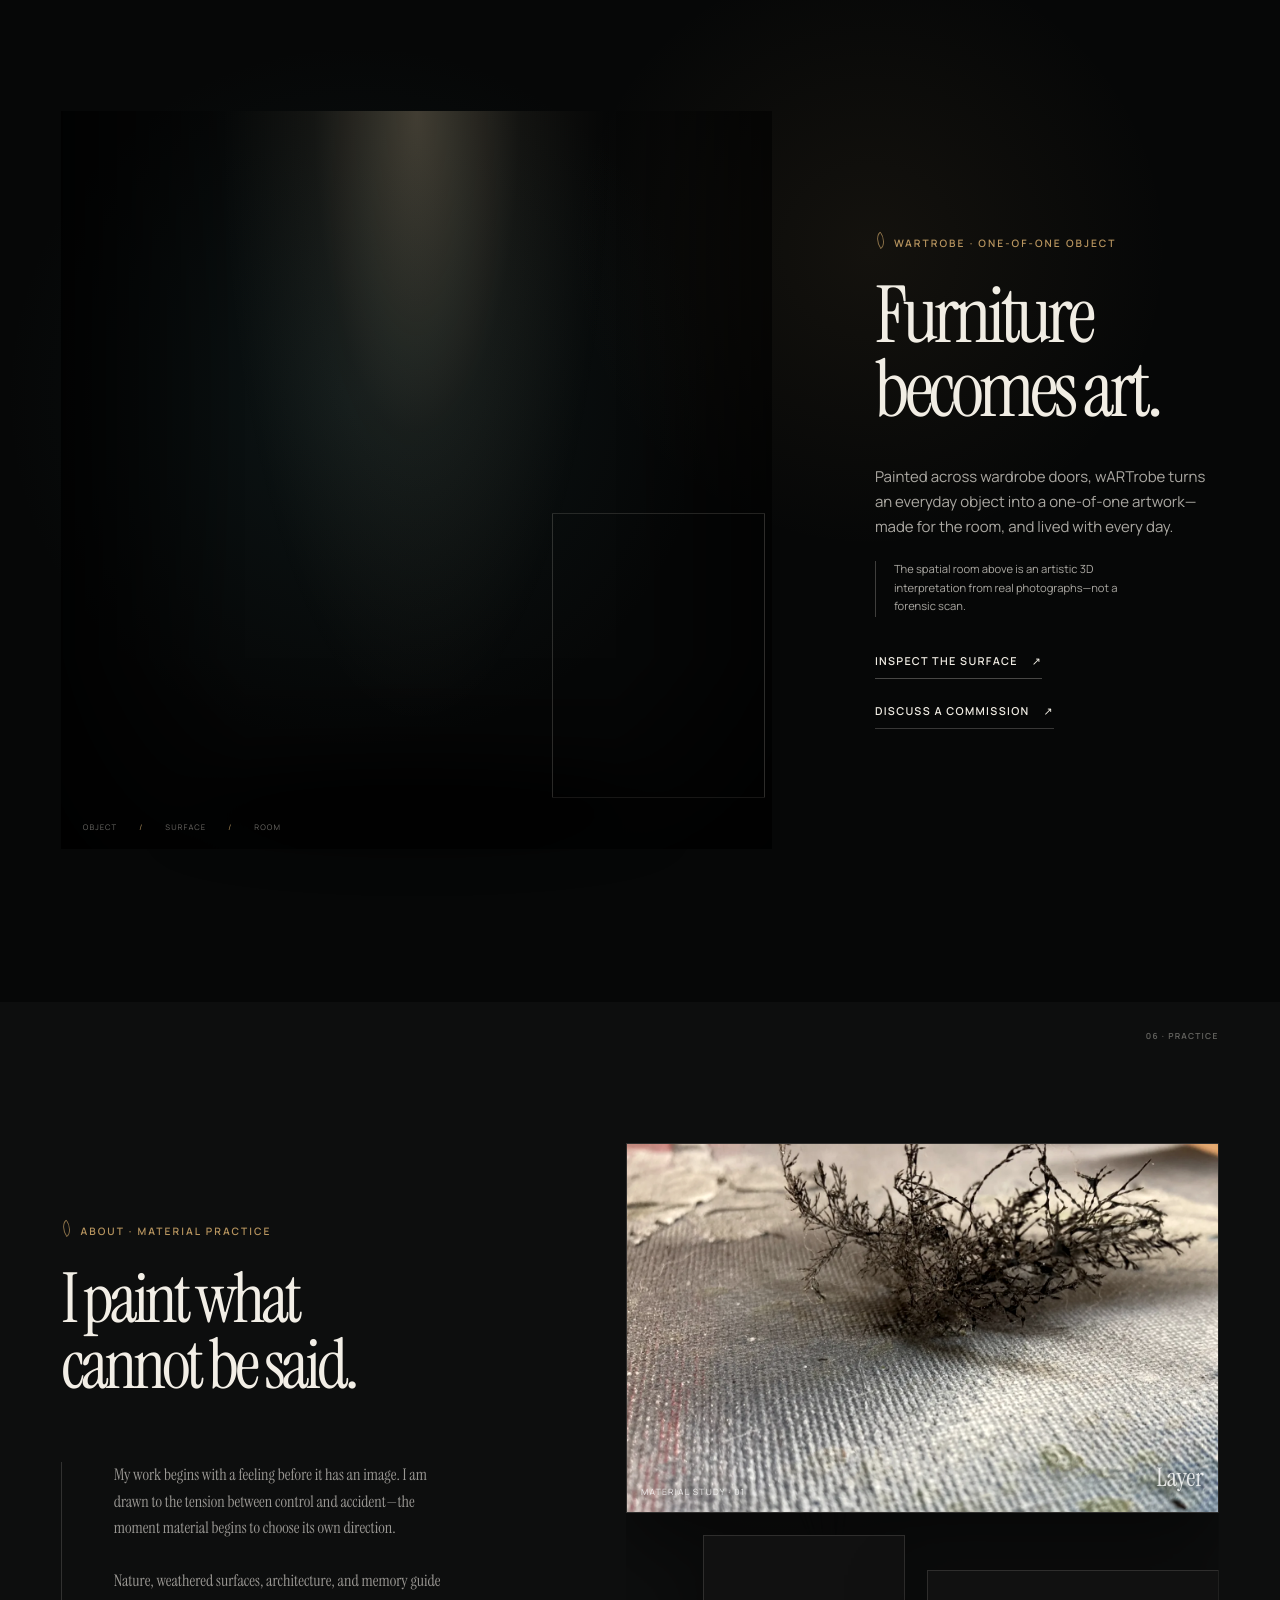
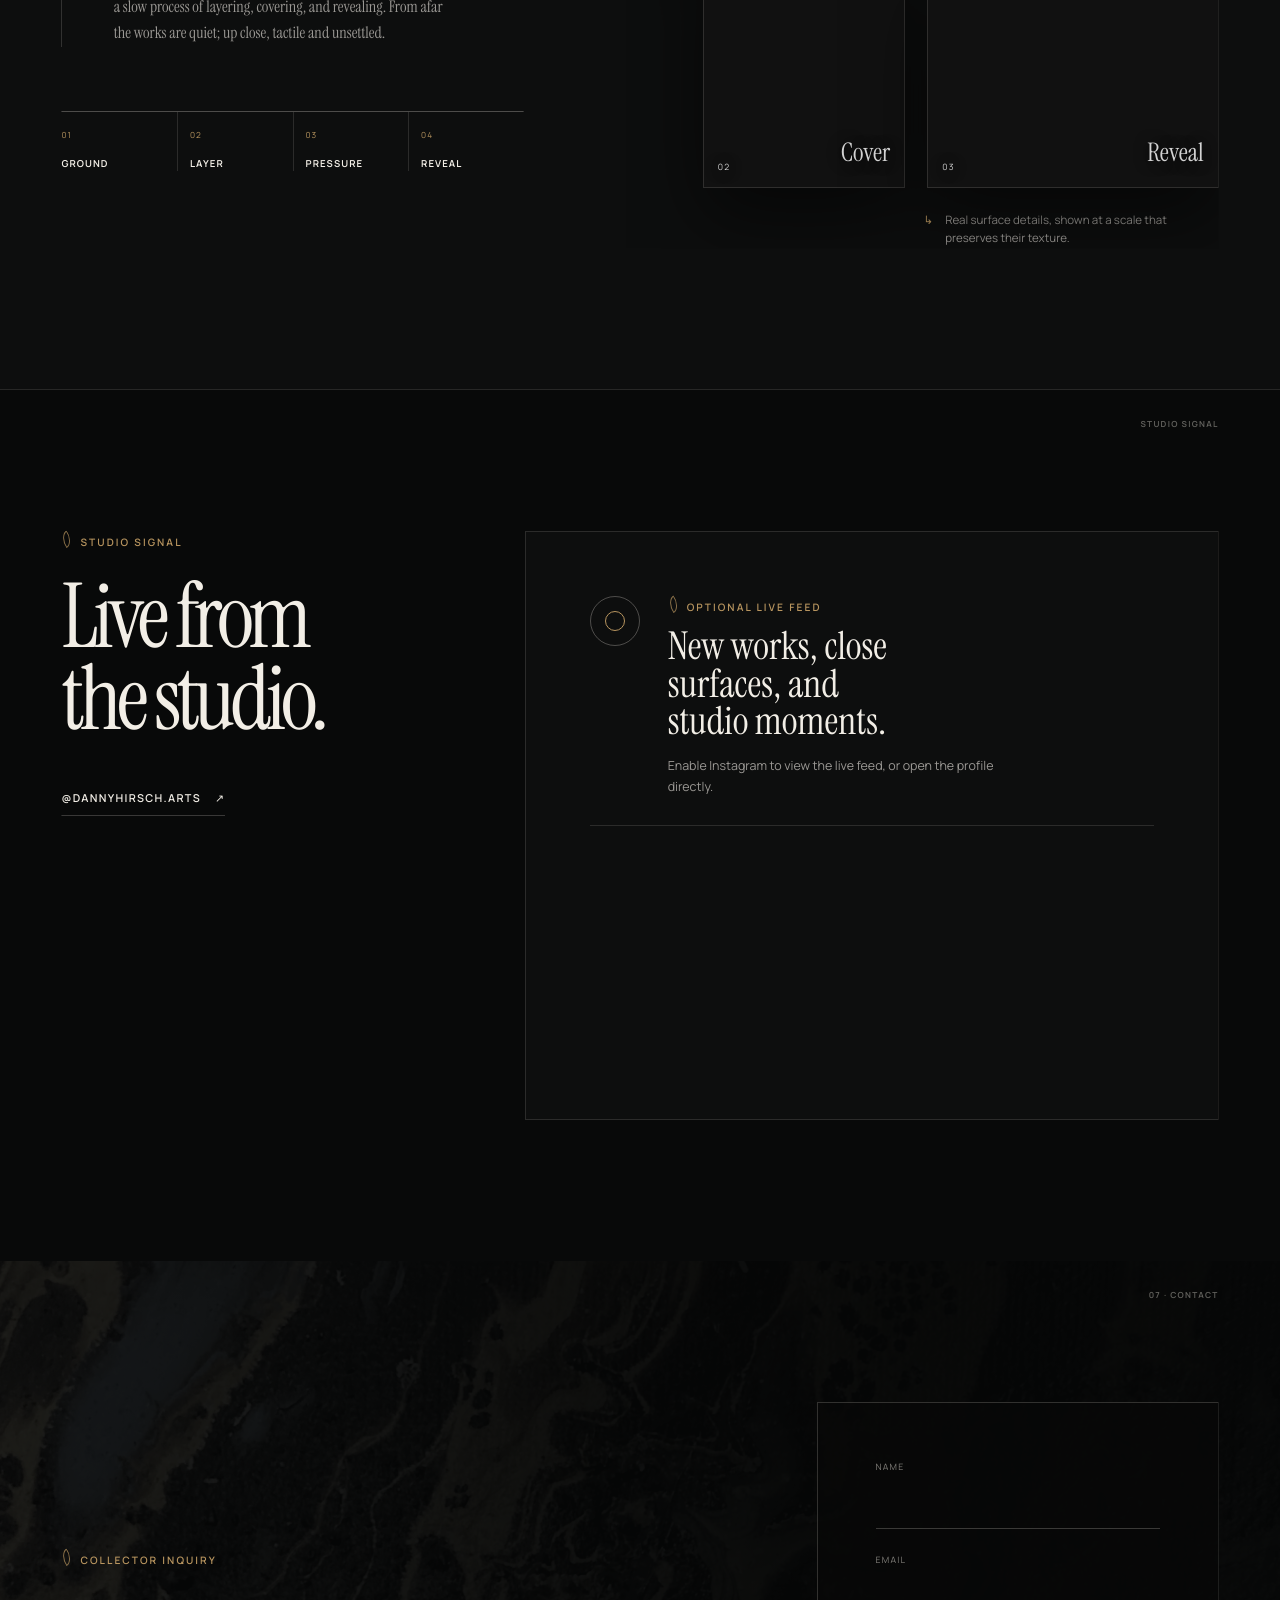
==== commit 738b482f: "t" ====
--- a/index.html
+++ b/index.html
@@ -23,8 +23,8 @@
     <link rel="preload" as="font" href="assets/fonts/manrope-variable.woff2" type="font/woff2" crossorigin>
     <link rel="preload" as="image" href="assets/optimized/images/hero.webp" type="image/webp" fetchpriority="high">
     <script>document.documentElement.classList.add('has-js');</script>
-    <link rel="stylesheet" href="DannyHirschArtsHomepage.css?v=20260729-performance-01">
-    <link rel="stylesheet" href="DannyHirschArtsCinematic.css?v=20260729-performance-01">
+    <link rel="stylesheet" href="DannyHirschArtsHomepage.css?v=20260729-room-ux-02">
+    <link rel="stylesheet" href="DannyHirschArtsCinematic.css?v=20260729-room-ux-02">
     <script type="importmap">
       {"imports":{"three":"./assets/vendor/three/three.module.min.js","three/addons/":"./assets/vendor/three/addons/"}}
     </script>
@@ -47,6 +47,10 @@
       </nav>
 
       <div class="site-controls" aria-label="Display and sound controls">
+        <button class="spatial-toggle" type="button" data-open-spatial aria-label="Open the interactive 3D exhibition">
+          <span class="control-glyph spatial-glyph" aria-hidden="true"><i></i></span>
+          <span class="control-label">3D Gallery</span>
+        </button>
         <button class="theme-toggle" type="button" aria-label="Switch to light gallery theme" aria-pressed="false">
           <span class="control-glyph theme-glyph" aria-hidden="true"></span>
           <span class="control-label">Light</span>
@@ -595,6 +599,12 @@
         <header class="room-experience__header">
           <div><p>Private Room · 360° gallery</p><h2 id="room-experience-title">Walk into the work.</h2></div>
           <div class="room-experience__header-actions">
+            <button class="room-experience__view-switch" type="button" data-room-classic aria-label="Switch to the classic website">
+              <span aria-hidden="true">↙</span><b>Classic site</b>
+            </button>
+            <button class="room-experience__fullscreen" type="button" data-room-fullscreen aria-label="Enter full screen" aria-pressed="false">
+              <span aria-hidden="true"><i></i><i></i><i></i><i></i></span><b>Full screen</b>
+            </button>
             <button class="room-experience__ambient" type="button" data-gallery-ambient aria-label="Start lounge ambience" aria-pressed="false">
               <span class="room-experience__ambient-icon" aria-hidden="true"><i></i><i></i><i></i></span>
               <b data-gallery-ambient-label>Lounge</b>
@@ -661,16 +671,15 @@
           <div class="room-experience__sidebar-scroll" id="gallery-spatial-navigation">
             <p>Rooms</p>
             <button type="button" data-index="01" data-gallery-demo-room="gallery-hall">Gallery Hall</button>
-            <button type="button" data-index="02" data-gallery-demo-room="private-room">Private Room</button>
-            <button type="button" data-index="03" data-gallery-demo-room="contact-room">Meet &amp; Contact</button>
+            <button type="button" data-index="02" data-gallery-demo-room="private-room">Privacy Room</button>
+            <button type="button" data-index="03" data-gallery-demo-room="contact-room">Info &amp; Contact</button>
             <p>Explore</p>
             <button type="button" data-index="04" data-gallery-demo-art>Artwork Index</button>
-            <button type="button" data-index="05" data-gallery-demo-panel="about">About</button>
-            <button type="button" data-index="06" data-gallery-demo-panel="process">Process</button>
-            <button type="button" data-index="07" data-gallery-demo-panel="inquiry">Inquiry</button>
-            <p>Legal</p>
+            <button type="button" data-index="05" data-gallery-demo-panel="about">About Artist</button>
+            <button type="button" data-index="06" data-gallery-demo-panel="process">Making the Art</button>
+            <button type="button" data-index="07" data-gallery-demo-panel="inquiry">Contact Artist</button>
+            <p>Site information</p>
             <button type="button" data-index="08" data-gallery-demo-panel="privacy">Privacy</button>
-            <button type="button" data-index="09" data-gallery-demo-panel="imprint">Imprint</button>
           </div>
         </nav>
 
@@ -733,7 +742,7 @@
       </div>
     </div>
 
-    <script src="DannyHirschArtsLoungeAudio.js?v=20260729-performance-01" defer></script>
-    <script src="DannyHirschArtsHomepage.js?v=20260729-performance-01" defer></script>
+    <script src="DannyHirschArtsLoungeAudio.js?v=20260729-room-ux-02" defer></script>
+    <script src="DannyHirschArtsHomepage.js?v=20260729-room-ux-02" defer></script>
   </body>
 </html>
--- a/DannyHirschArtsHomepage.css
+++ b/DannyHirschArtsHomepage.css
@@ -387,6 +387,7 @@
   gap: 2px;
 }
 
+.spatial-toggle,
 .theme-toggle,
 .ambient-toggle {
   min-height: 40px;
@@ -404,6 +405,32 @@
   letter-spacing: 0.08em;
   text-transform: uppercase;
 }
+
+.spatial-toggle {
+  margin-right: 5px;
+  padding-right: 17px;
+  border-right: 1px solid var(--line-strong);
+}
+
+.spatial-glyph {
+  border: 1px solid currentColor;
+  transform: rotate(30deg) skewY(-8deg) scale(0.72);
+}
+
+.spatial-glyph::before,
+.spatial-glyph::after,
+.spatial-glyph i {
+  position: absolute;
+  background: currentColor;
+  content: "";
+}
+
+.spatial-glyph::before { top: 50%; right: -1px; left: -1px; height: 1px; }
+.spatial-glyph::after { top: -1px; bottom: -1px; left: 50%; width: 1px; }
+.spatial-glyph i { inset: 4px; opacity: 0.18; }
+
+.spatial-toggle:hover .spatial-glyph,
+.spatial-toggle:focus-visible .spatial-glyph { color: var(--gold); }
 
 .control-glyph {
   position: relative;
@@ -2585,8 +2612,10 @@
 
   .brand { width: clamp(112px, 33vw, 134px); }
   .site-controls { gap: 3px; }
+  .spatial-toggle,
   .theme-toggle,
   .ambient-toggle { width: 36px; min-width: 36px; height: 36px; min-height: 36px; padding: 0; border: 1px solid currentColor; border-radius: 50%; opacity: 0.7; }
+  .spatial-toggle { margin-right: 0; }
   .control-label { position: absolute; width: 1px; height: 1px; overflow: hidden; clip: rect(0, 0, 0, 0); white-space: nowrap; }
   .control-glyph { width: 14px; height: 14px; }
   .menu-toggle { width: 38px; height: 38px; }
@@ -2703,6 +2732,7 @@
 @media (max-width: 390px) {
   .site-header { gap: 5px; }
   .brand { width: 104px; }
+  .spatial-toggle,
   .theme-toggle,
   .ambient-toggle { width: 33px; min-width: 33px; height: 33px; min-height: 33px; }
   .menu-toggle { width: 35px; height: 35px; }
--- a/DannyHirschArtsCinematic.css
+++ b/DannyHirschArtsCinematic.css
@@ -28,6 +28,7 @@
 :root {
   --serif: "Instrument Serif", Georgia, serif;
   --text: "Manrope", "Helvetica Neue", Arial, sans-serif;
+  --font-display: var(--serif);
   --cinema-line: color-mix(in srgb, var(--ink) 14%, transparent);
   --cinema-warm: #c6a36b;
 }
@@ -1243,7 +1244,7 @@
 }
 
 .room-experience:is(.is-gallery-loading, .is-gallery-load-error) .room-experience__header > div:first-child,
-.room-experience:is(.is-gallery-loading, .is-gallery-load-error) :is(.room-experience__ambient, .room-experience__theme) {
+.room-experience:is(.is-gallery-loading, .is-gallery-load-error) :is(.room-experience__view-switch, .room-experience__fullscreen, .room-experience__ambient, .room-experience__theme) {
   opacity: 0;
   pointer-events: none;
   visibility: hidden;
@@ -1261,6 +1262,8 @@
   pointer-events: auto;
 }
 
+.room-experience__view-switch,
+.room-experience__fullscreen,
 .room-experience__theme,
 .room-experience__ambient {
   display: inline-flex;
@@ -1274,6 +1277,36 @@
   cursor: pointer;
 }
 
+.room-experience__view-switch > span {
+  color: #c6a36b;
+  font-size: 0.88rem;
+}
+
+.room-experience__fullscreen > span {
+  position: relative;
+  width: 15px;
+  height: 15px;
+  display: block;
+}
+
+.room-experience__fullscreen > span i {
+  position: absolute;
+  width: 6px;
+  height: 6px;
+  border-color: currentcolor;
+  border-style: solid;
+}
+
+.room-experience__fullscreen > span i:nth-child(1) { top: 0; left: 0; border-width: 1px 0 0 1px; }
+.room-experience__fullscreen > span i:nth-child(2) { top: 0; right: 0; border-width: 1px 1px 0 0; }
+.room-experience__fullscreen > span i:nth-child(3) { right: 0; bottom: 0; border-width: 0 1px 1px 0; }
+.room-experience__fullscreen > span i:nth-child(4) { bottom: 0; left: 0; border-width: 0 0 1px 1px; }
+
+.room-experience__fullscreen[aria-pressed="true"] > span i:nth-child(1) { transform: translate(2px, 2px); }
+.room-experience__fullscreen[aria-pressed="true"] > span i:nth-child(2) { transform: translate(-2px, 2px); }
+.room-experience__fullscreen[aria-pressed="true"] > span i:nth-child(3) { transform: translate(-2px, -2px); }
+.room-experience__fullscreen[aria-pressed="true"] > span i:nth-child(4) { transform: translate(2px, -2px); }
+
 .room-experience__theme > span {
   width: 12px;
   height: 12px;
@@ -1282,6 +1315,8 @@
   box-shadow: inset 5px 0 currentColor;
 }
 
+.room-experience__view-switch b,
+.room-experience__fullscreen b,
 .room-experience__theme b,
 .room-experience__ambient b {
   font-size: 0.52rem;
@@ -1290,6 +1325,11 @@
   text-transform: uppercase;
 }
 
+.room-experience__view-switch:hover,
+.room-experience__view-switch:focus-visible,
+.room-experience__fullscreen:hover,
+.room-experience__fullscreen:focus-visible,
+.room-experience__fullscreen[aria-pressed="true"],
 .room-experience__theme:hover,
 .room-experience__theme:focus-visible,
 .room-experience__ambient:hover,
@@ -1693,7 +1733,37 @@
   color: #f4efe6;
   background: linear-gradient(145deg, rgba(8, 9, 8, 0.96), rgba(20, 18, 14, 0.88));
   box-shadow: 0 28px 90px rgba(0, 0, 0, 0.42);
-  backdrop-filter: blur(16px);
+  backdrop-filter: none;
+  -webkit-font-smoothing: antialiased;
+  text-rendering: geometricPrecision;
+}
+
+.room-experience__site-panel[data-panel-id="inquiry"] {
+  border-color: rgba(211, 174, 108, 0.82);
+  box-shadow: 0 28px 90px rgba(0, 0, 0, 0.48), inset 0 0 0 1px rgba(211, 174, 108, 0.12);
+}
+
+.room-experience__site-panel[data-panel-id="inquiry"] > a {
+  color: #17140f;
+  border-color: #d3ae6c;
+  background: #d3ae6c;
+}
+
+.room-experience__site-panel[data-panel-id="inquiry"] > a:hover,
+.room-experience__site-panel[data-panel-id="inquiry"] > a:focus-visible {
+  color: #f8f2e8;
+  background: #765423;
+}
+
+.room-experience__stage:fullscreen,
+.room-experience__stage:-webkit-full-screen {
+  position: fixed;
+  inset: 0;
+  width: 100vw;
+  height: 100dvh;
+  max-width: none;
+  max-height: none;
+  background: #050605;
 }
 
 .room-experience__site-panel[hidden] { display: none; }
@@ -1941,6 +2011,8 @@
   transform: translate3d(calc(var(--experience-shift-x) * -0.18), calc(var(--experience-shift-y) * -0.14), 0) scale(1.015);
 }
 
+body[data-theme="light"] .room-experience__view-switch,
+body[data-theme="light"] .room-experience__fullscreen,
 body[data-theme="light"] .room-experience__theme,
 body[data-theme="light"] .room-experience__ambient,
 body[data-theme="light"] .room-experience__art,
@@ -4254,6 +4326,8 @@
 
 /* Compact spatial HUD: the room stays visible while controls remain reachable. */
 @media (max-width: 760px) {
+  .room-experience__view-switch,
+  .room-experience__fullscreen,
   .room-experience__ambient,
   .room-experience__theme {
     width: 46px;
@@ -4263,6 +4337,8 @@
     padding: 0;
   }
 
+  .room-experience__view-switch b,
+  .room-experience__fullscreen b,
   .room-experience__ambient b,
   .room-experience__theme b {
     position: absolute;
@@ -4378,6 +4454,8 @@
 }
 
 @media (min-width: 761px) and (max-height: 560px) and (pointer: coarse) {
+  .room-experience__view-switch,
+  .room-experience__fullscreen,
   .room-experience__ambient,
   .room-experience__theme {
     width: 44px;
@@ -4387,6 +4465,8 @@
     padding: 0;
   }
 
+  .room-experience__view-switch b,
+  .room-experience__fullscreen b,
   .room-experience__ambient b,
   .room-experience__theme b {
     position: absolute;
